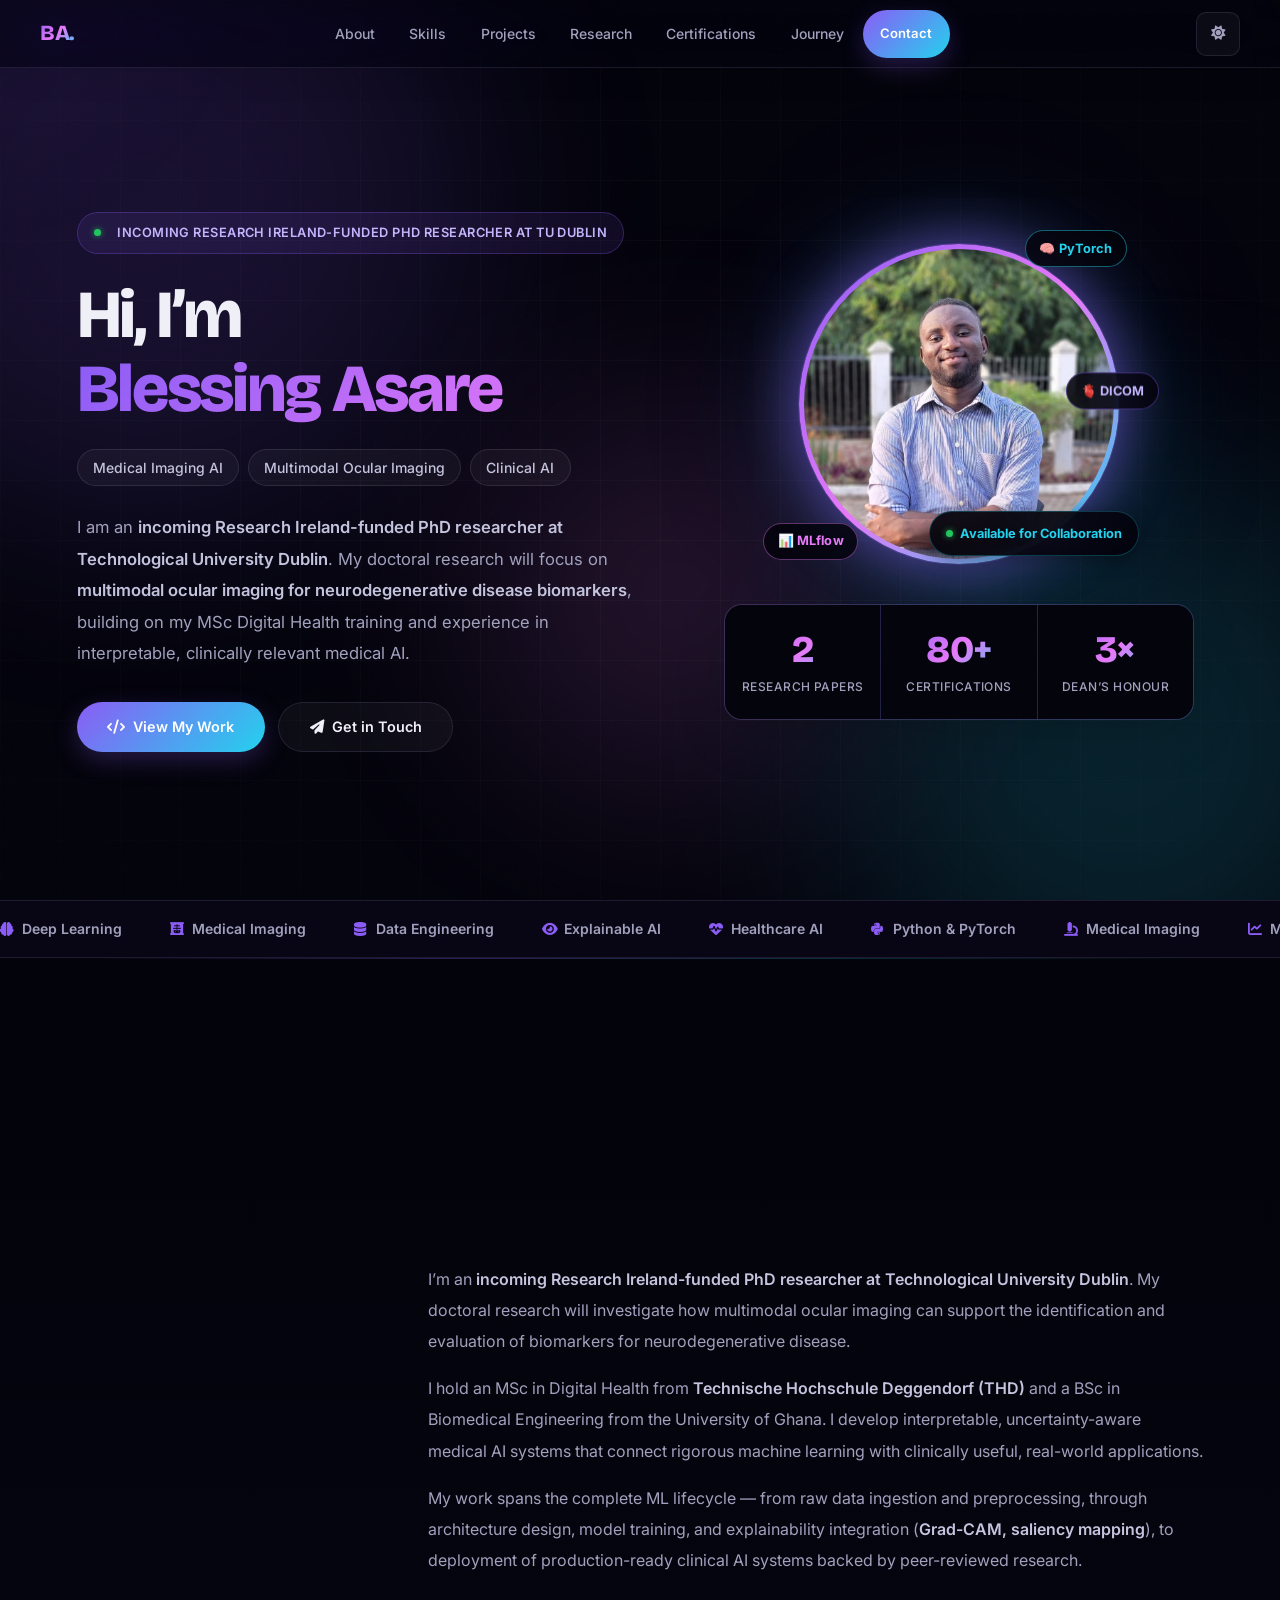
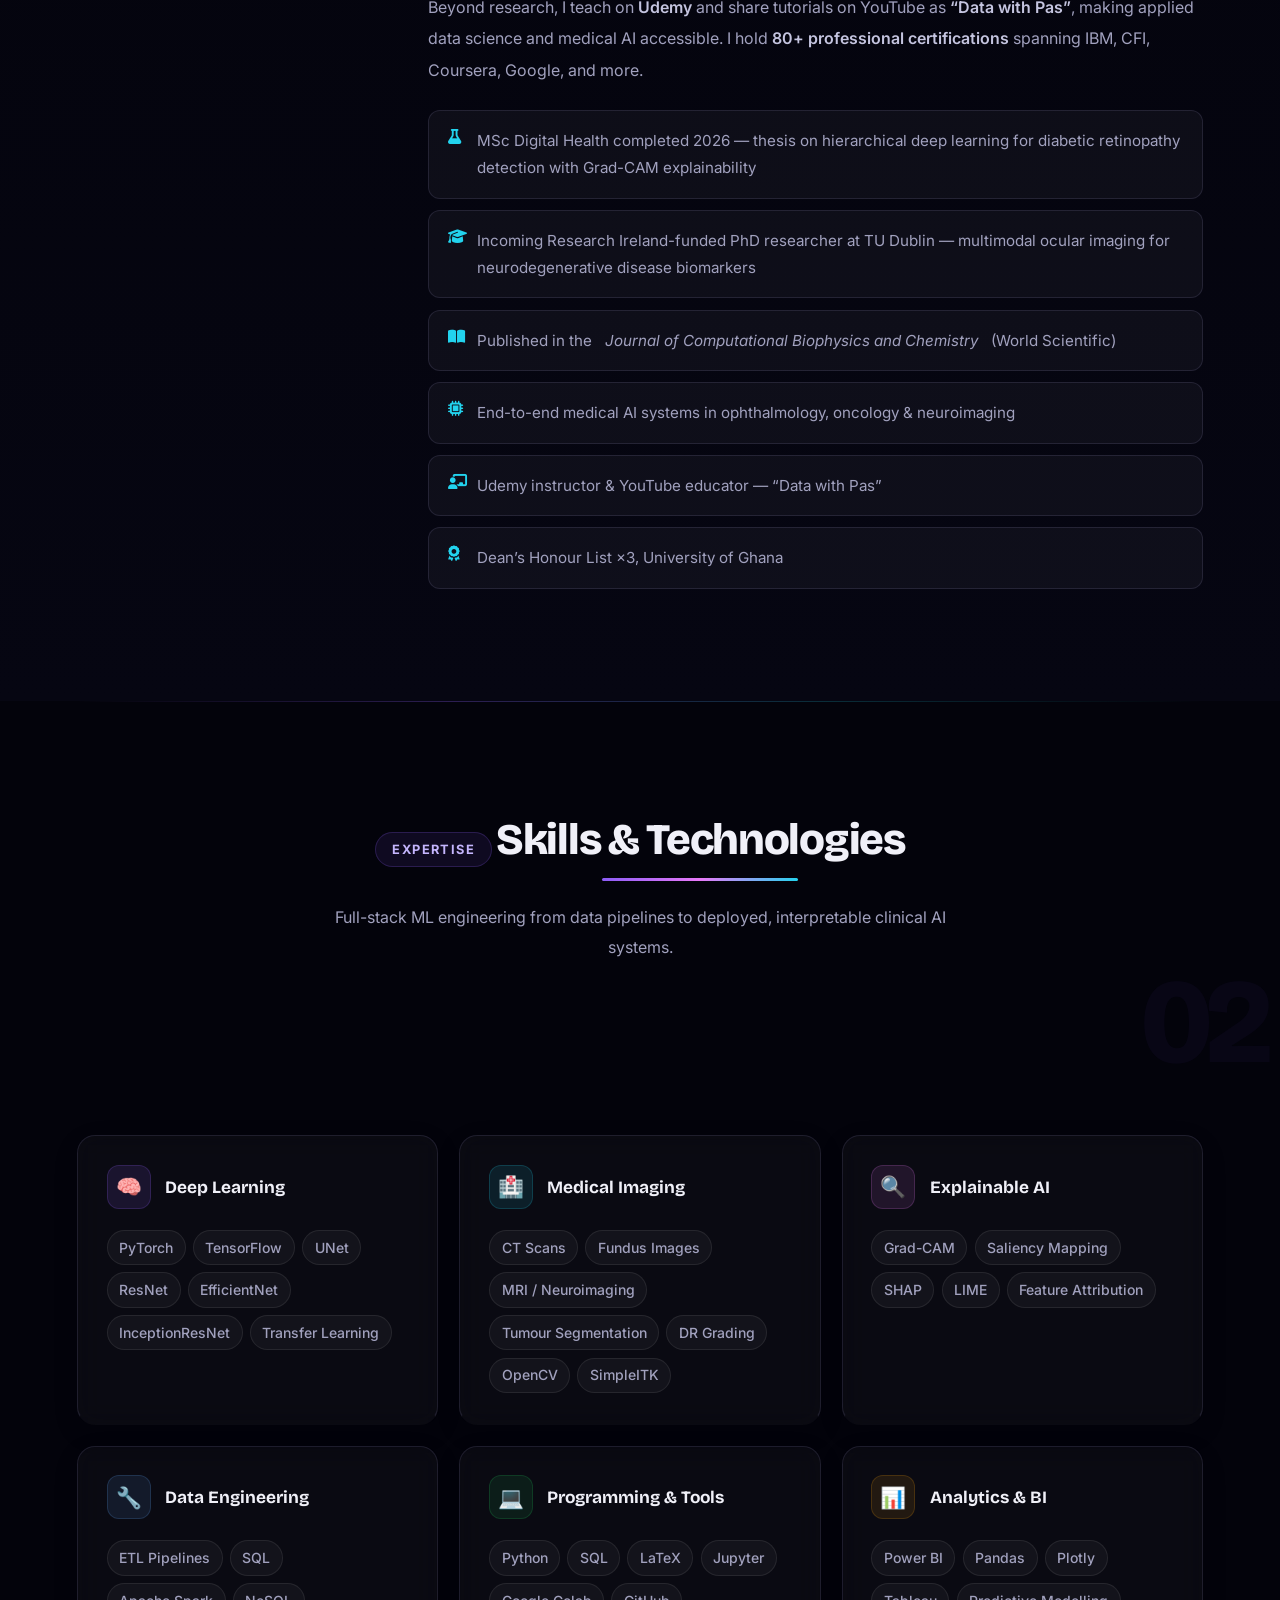
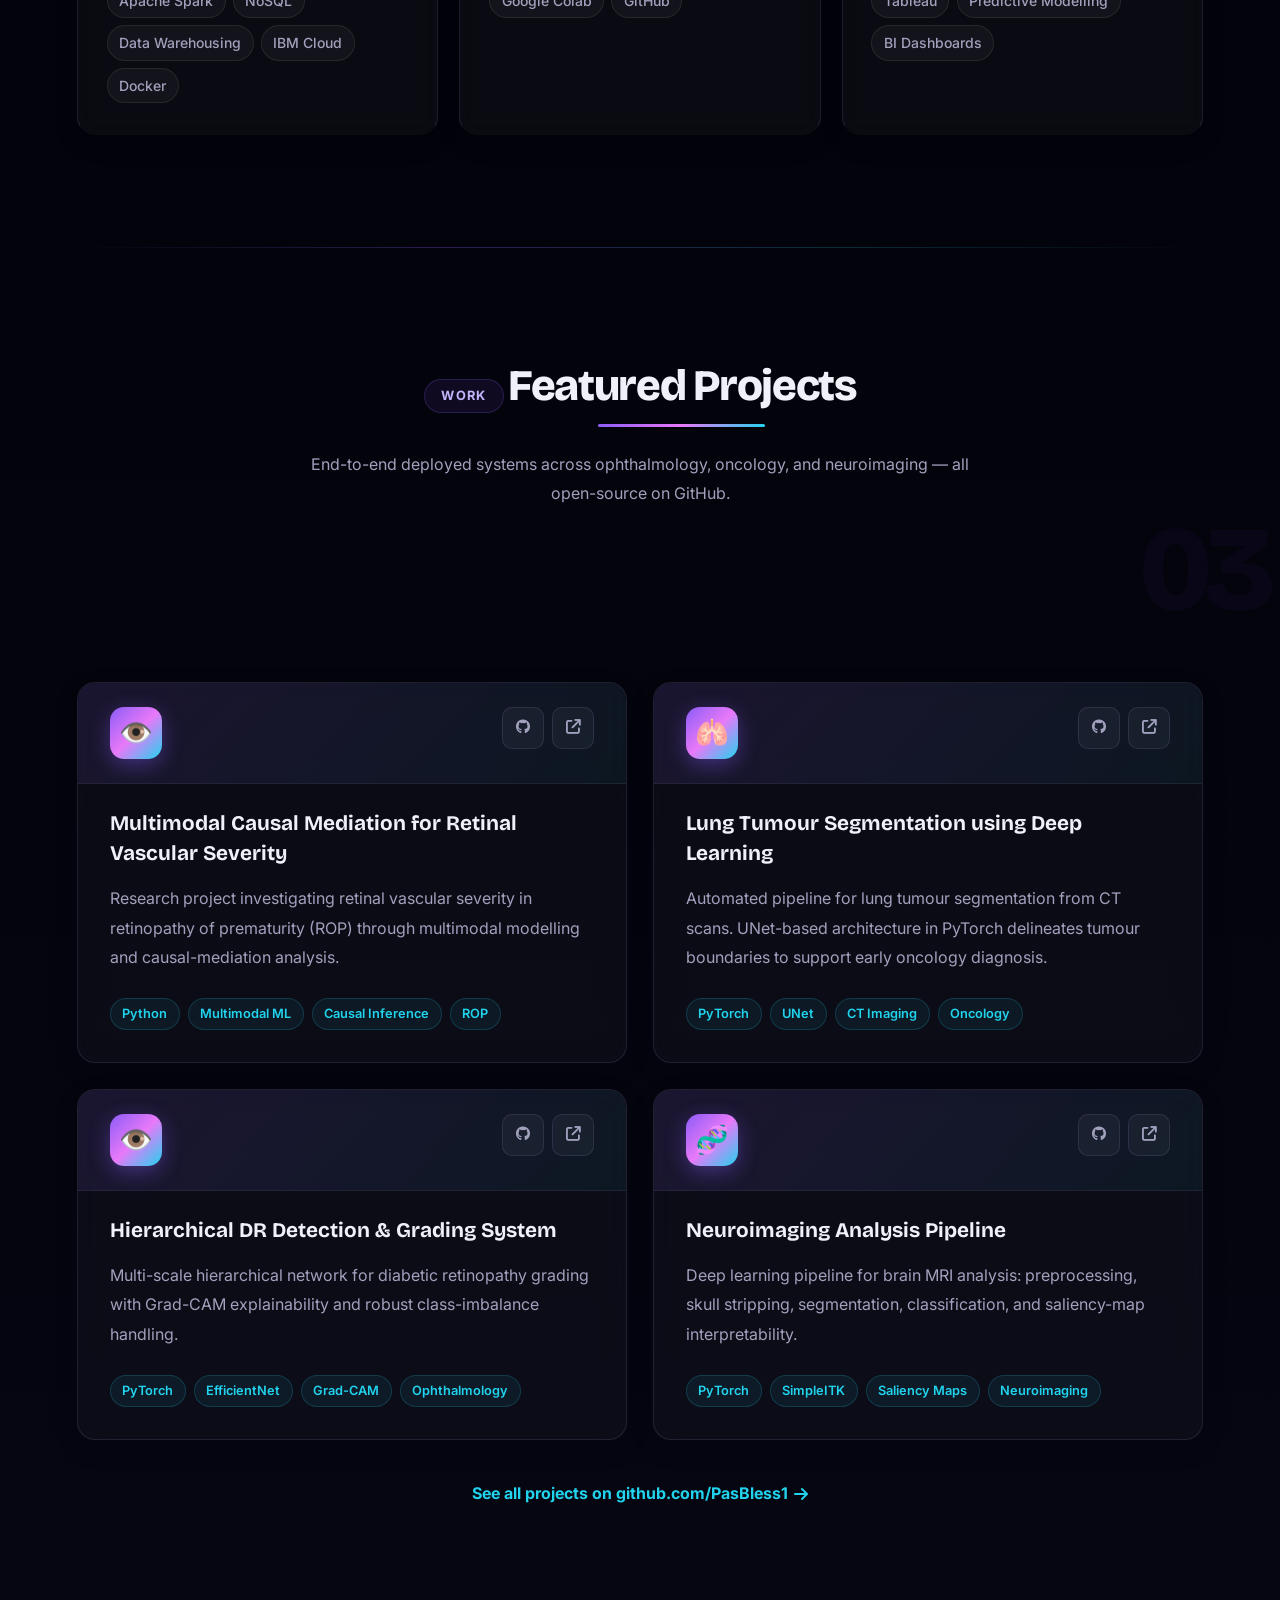
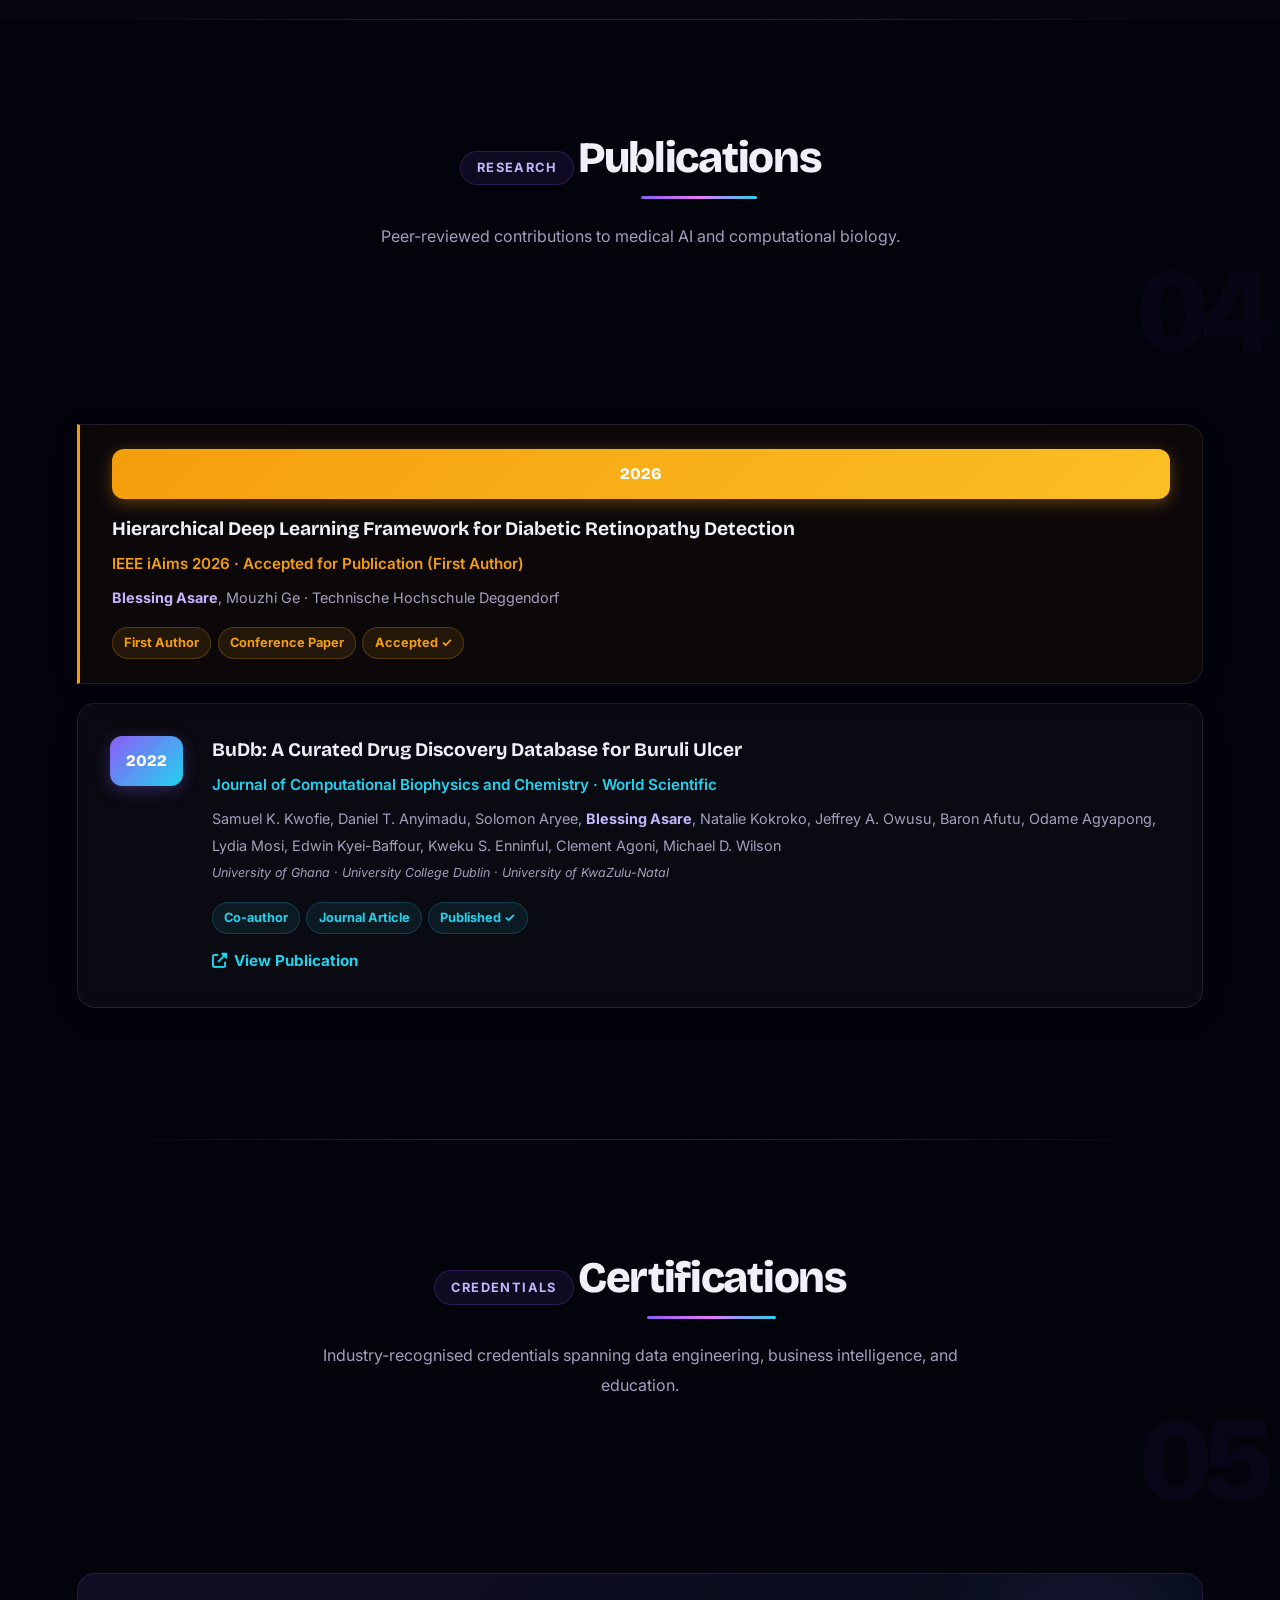
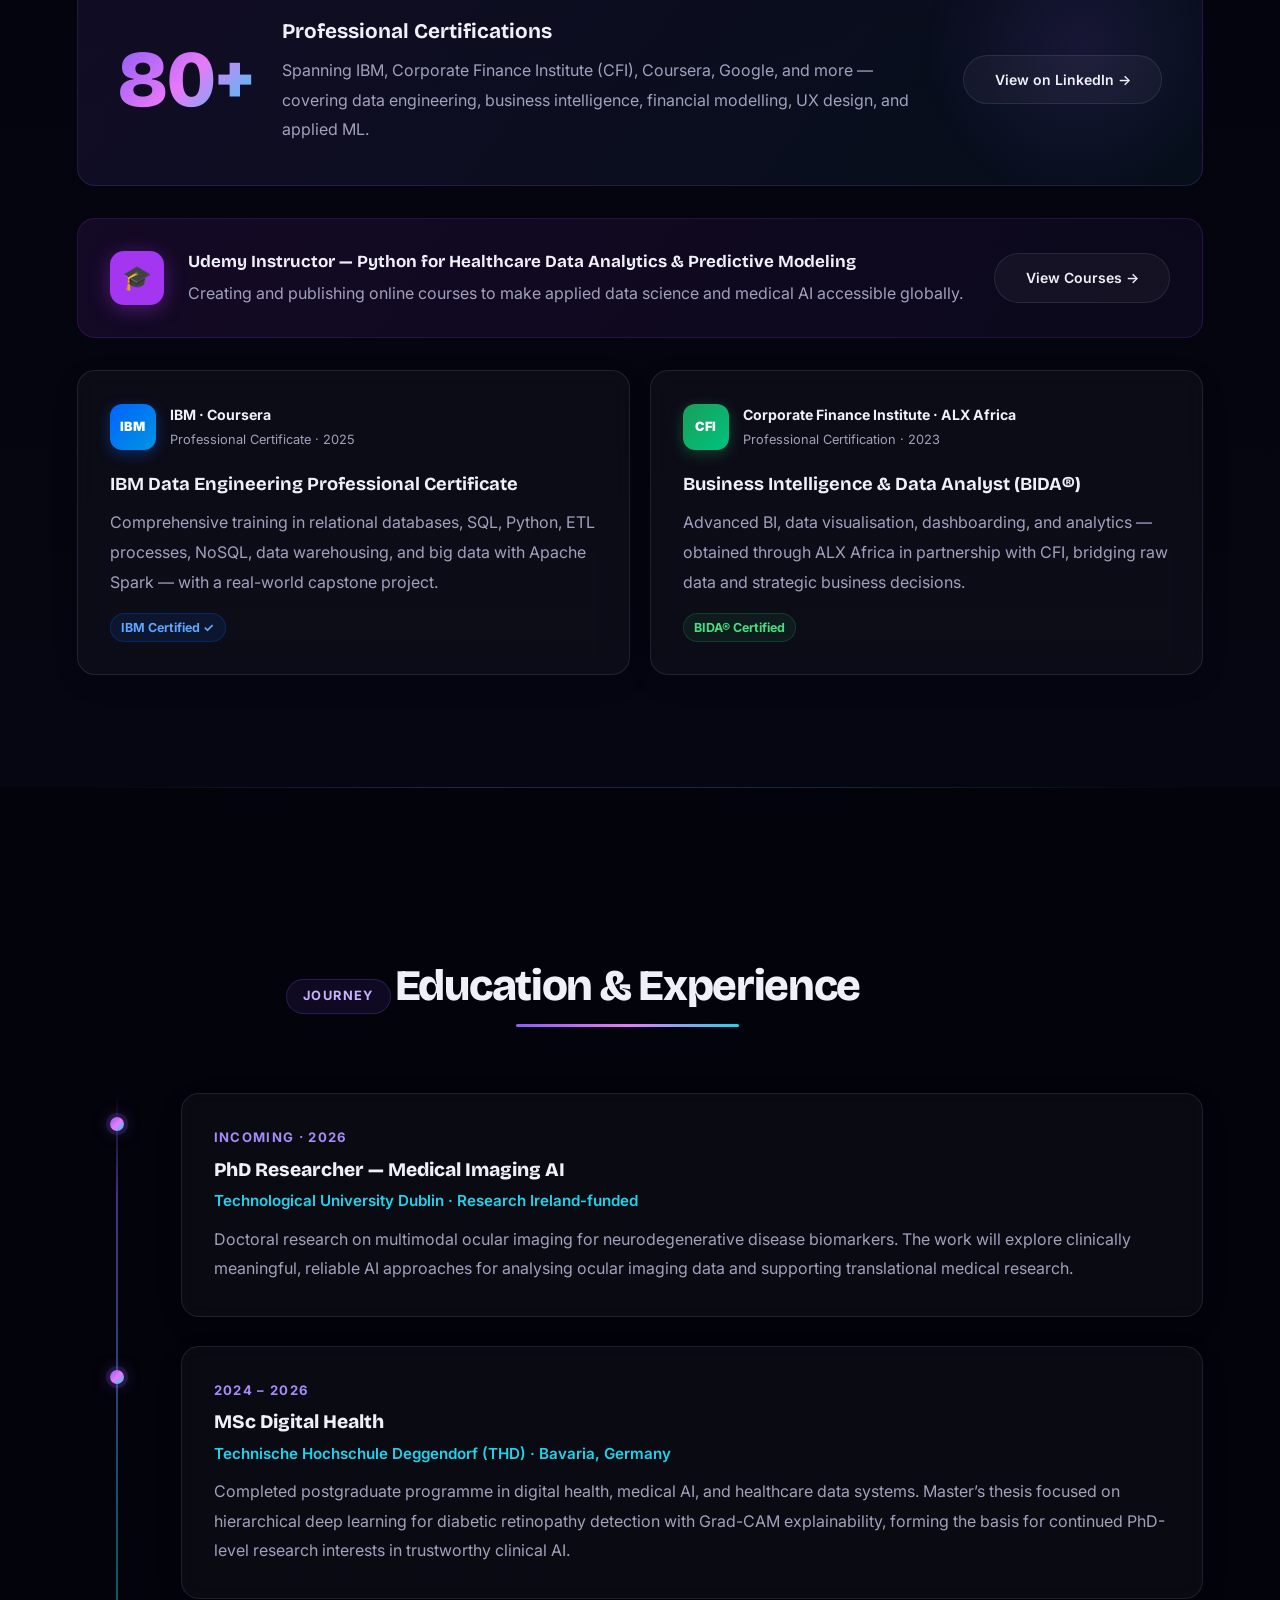
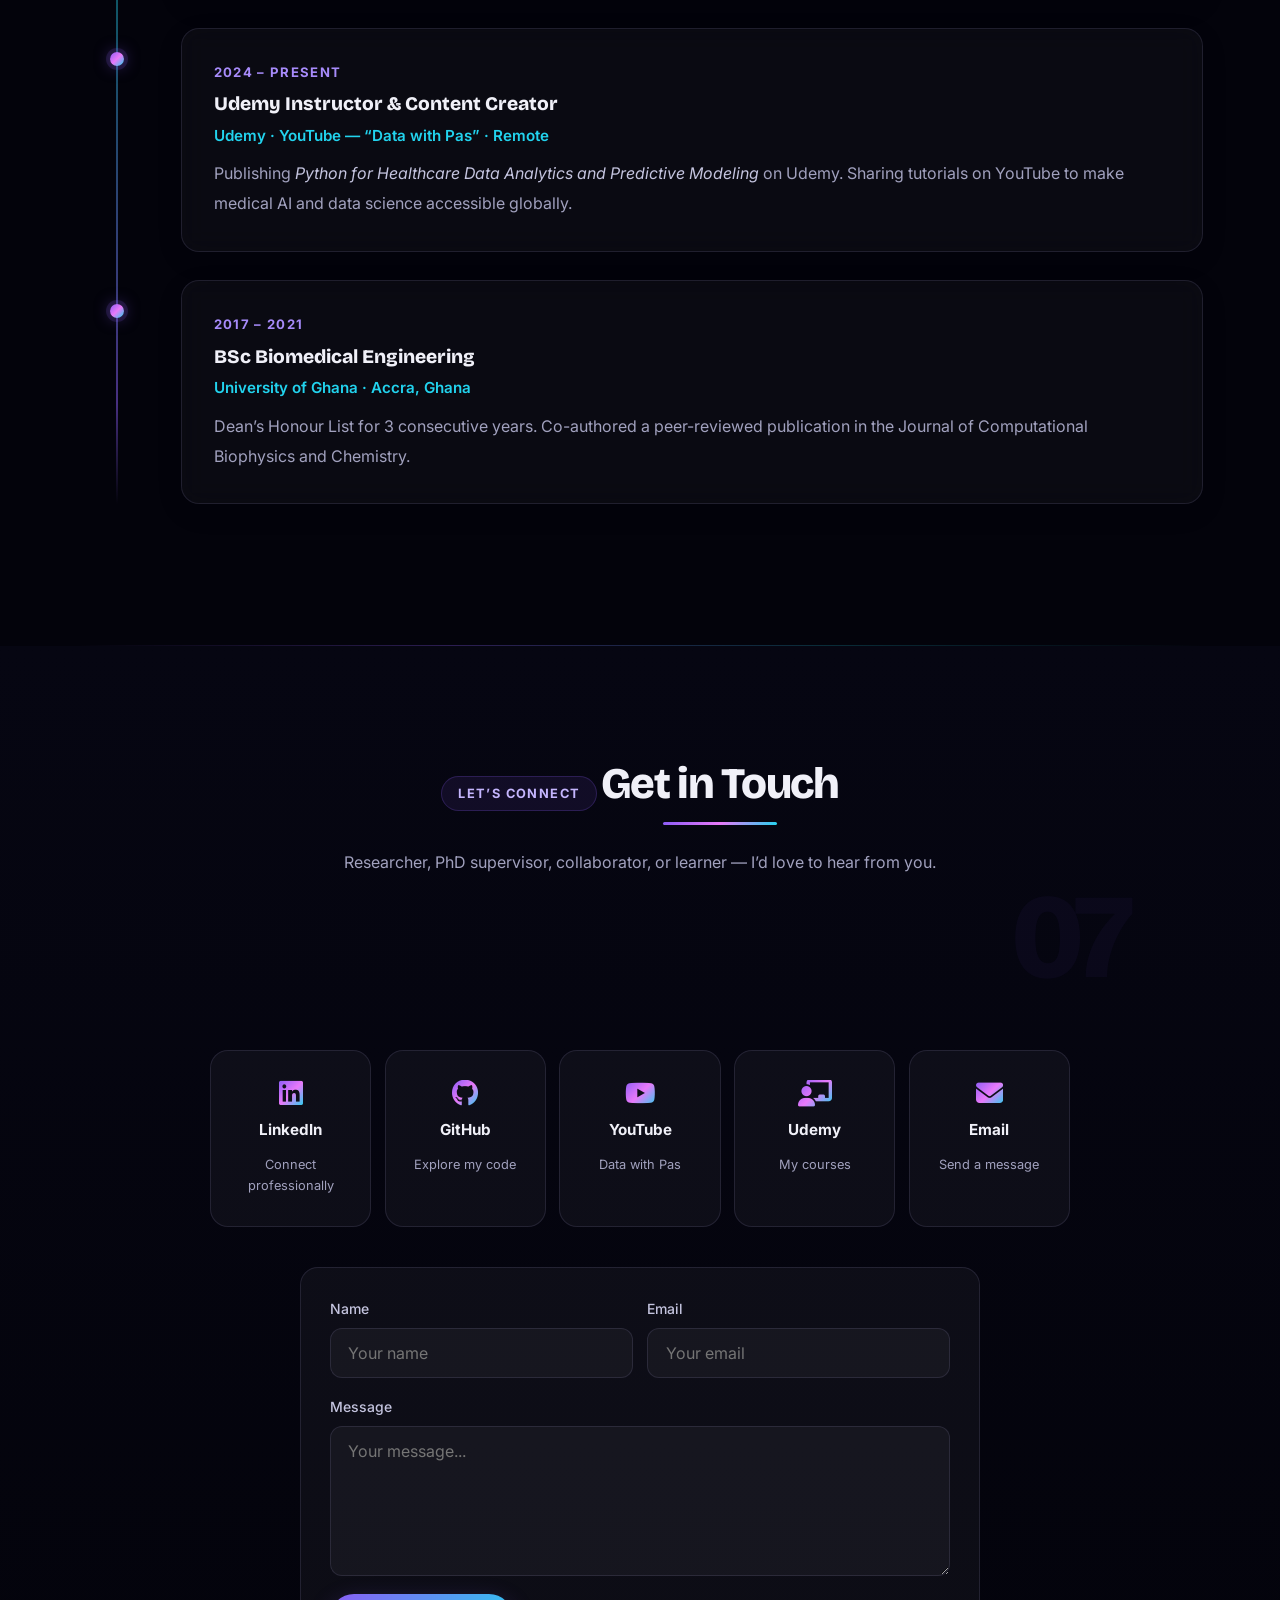
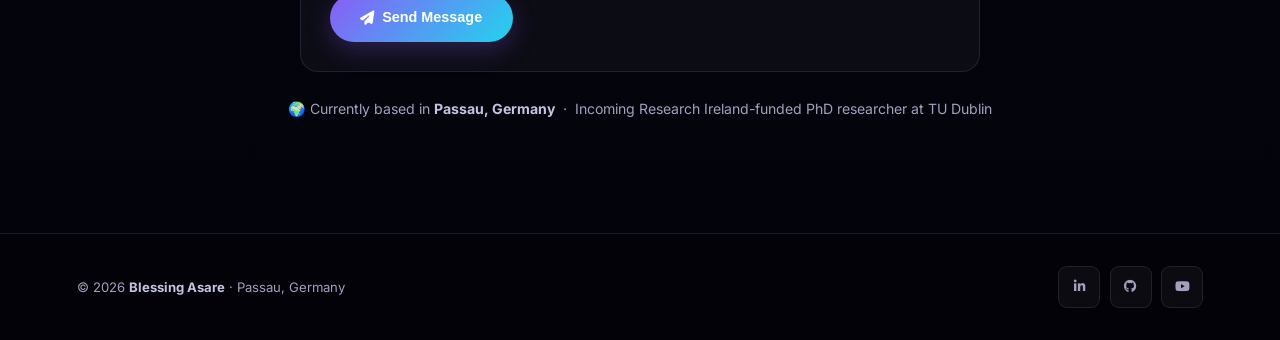
==== index.html @ e08b7e16 "updated info" ====
<!DOCTYPE html>
<html lang="en">
<head>
    <meta charset="UTF-8">
    <meta name="viewport" content="width=device-width, initial-scale=1.0">
    <title>Blessing Asare | Incoming PhD Researcher in Medical Imaging AI</title>
    <meta name="description" content="Blessing Asare — incoming Research Ireland-funded PhD researcher at TU Dublin, specialising in multimodal ocular imaging, medical AI, and neurodegenerative disease biomarkers.">
    <meta property="og:title" content="Blessing Asare | Incoming PhD Researcher in Medical Imaging AI">
    <meta property="og:description" content="Researcher in deep learning for medical imaging. 80+ certifications, IEEE iAims 2026 paper accepted, and Udemy instructor.">
    <meta property="og:image" content="https://pasbless1.github.io/portfolio/profile.jpg">
    <meta property="og:url" content="https://pasbless1.github.io/portfolio/">
    <meta property="og:type" content="website">
    <meta name="twitter:card" content="summary_large_image">
    <meta name="twitter:title" content="Blessing Asare | Medical AI & Data Engineering">
    <meta name="twitter:description" content="Researcher in deep learning for medical imaging, explainability, and healthcare data.">
    <meta name="twitter:image" content="https://pasbless1.github.io/portfolio/profile.jpg">
    <script type="application/ld+json">
    {"@context":"https://schema.org","@type":"Person","name":"Blessing Asare","jobTitle":"Incoming Research Ireland-funded PhD Researcher","url":"https://pasbless1.github.io/portfolio/","sameAs":["https://www.linkedin.com/in/blessing-asare","https://github.com/PasBless1","https://www.youtube.com/@DatawithPas"],"email":"asareblessing8@gmail.com","knowsAbout":["Medical Imaging","Multimodal Learning","Ocular Imaging","Neurodegenerative Disease Biomarkers","Explainable AI","Healthcare AI"]}
    </script>
    <link href="https://fonts.googleapis.com/css2?family=Inter:wght@300;400;500;600;700;800;900&family=Bricolage+Grotesque:opsz,wght@12..96,400;12..96,500;12..96,600;12..96,700;12..96,800&display=swap" rel="stylesheet">
    <link rel="stylesheet" href="https://cdn.jsdelivr.net/npm/@fortawesome/fontawesome-free@6.5.2/css/all.min.css" crossorigin="anonymous">
    <style>
    *,*::before,*::after{box-sizing:border-box;margin:0;padding:0}
    :root{
        --bg:#03030b;--bg-2:#060612;
        --surface:rgba(255,255,255,0.04);--surface-hover:rgba(255,255,255,0.07);
        --border:rgba(255,255,255,0.07);--border-hover:rgba(139,92,246,0.5);
        --text:#f0f0f8;--text-muted:#6a6a92;--text-soft:#a0a0c8;
        --violet:#8b5cf6;--violet-light:#a78bfa;--cyan:#22d3ee;--pink:#e879f9;--green:#22c55e;
        --amber:#f59e0b;
        --gradient:linear-gradient(135deg,#8b5cf6 0%,#22d3ee 100%);
        --gradient-2:linear-gradient(135deg,#8b5cf6 0%,#e879f9 50%,#22d3ee 100%);
        --r:18px;
    }
    html{scroll-behavior:smooth;scroll-padding-top:80px}
    body{font-family:'Inter',system-ui,sans-serif;background:var(--bg);color:var(--text);line-height:1.7;overflow-x:hidden}
    ::-webkit-scrollbar{width:4px}::-webkit-scrollbar-track{background:transparent}
    ::-webkit-scrollbar-thumb{background:linear-gradient(180deg,var(--violet),var(--cyan));border-radius:4px}

    /* ── SCROLL PROGRESS ── */
    #progress-bar{position:fixed;top:0;left:0;height:2.5px;width:0%;background:var(--gradient-2);z-index:300;box-shadow:0 0 10px rgba(139,92,246,0.8)}

    /* ── CURSOR GLOW ── */
    #cursor-glow{position:fixed;pointer-events:none;z-index:0;width:500px;height:500px;border-radius:50%;background:radial-gradient(circle,rgba(139,92,246,0.06) 0%,transparent 68%);transform:translate(-50%,-50%);transition:left .7s ease,top .7s ease}

    /* ── NAV ── */
    nav{position:fixed;top:0;left:0;right:0;z-index:100;padding:0 2.5rem;height:68px;display:flex;align-items:center;justify-content:space-between;background:rgba(3,3,11,0.6);backdrop-filter:blur(28px) saturate(200%);border-bottom:1px solid var(--border);transition:background .3s}
    nav.scrolled{background:rgba(3,3,11,0.88)}
    .nav-logo{font-family:'Bricolage Grotesque',sans-serif;font-size:1.35rem;font-weight:800;background:var(--gradient-2);-webkit-background-clip:text;-webkit-text-fill-color:transparent;text-decoration:none;letter-spacing:-0.02em}
    .nav-links{display:flex;gap:0.25rem;list-style:none;align-items:center}
    .nav-links a{color:var(--text-muted);text-decoration:none;font-size:0.84rem;font-weight:500;padding:0.4rem 0.95rem;border-radius:50px;transition:all .25s}
    .nav-links a:hover{color:var(--text);background:var(--surface)}
    .nav-links a.active{color:var(--violet-light)!important;background:rgba(139,92,246,0.1)}
    .nav-cta{background:var(--gradient)!important;color:white!important;font-weight:600!important;box-shadow:0 0 22px rgba(139,92,246,0.3)}
    .nav-cta:hover{box-shadow:0 0 36px rgba(139,92,246,0.55)!important;transform:translateY(-1px)}
    .hamburger{display:none;cursor:pointer;color:var(--text);font-size:1.2rem;background:none;border:none;width:38px;height:38px;border-radius:10px;background:var(--surface);border:1px solid var(--border);align-items:center;justify-content:center}

    /* ── HERO ── */
    #hero{min-height:100vh;display:grid;grid-template-columns:1fr 1fr;gap:4rem;align-items:center;padding:9rem 6vw 5rem;position:relative;overflow:hidden}
    .aurora{position:absolute;inset:0;z-index:0;pointer-events:none;overflow:hidden}
    .aurora-blob{position:absolute;border-radius:50%;filter:blur(110px);opacity:0.15;animation:float 14s ease-in-out infinite}
    .aurora-blob:nth-child(1){width:650px;height:650px;background:#8b5cf6;top:-120px;left:-180px;animation-delay:0s}
    .aurora-blob:nth-child(2){width:550px;height:550px;background:#22d3ee;bottom:-120px;right:-120px;animation-delay:-5s}
    .aurora-blob:nth-child(3){width:380px;height:380px;background:#e879f9;top:45%;left:38%;animation-delay:-9s}
    @keyframes float{0%,100%{transform:translate(0,0) scale(1)}33%{transform:translate(35px,-35px) scale(1.06)}66%{transform:translate(-25px,22px) scale(0.96)}}
    .hero-grid-bg{position:absolute;inset:0;z-index:0;background-image:linear-gradient(rgba(255,255,255,0.025) 1px,transparent 1px),linear-gradient(90deg,rgba(255,255,255,0.025) 1px,transparent 1px);background-size:60px 60px;mask-image:radial-gradient(ellipse 85% 85% at 50% 50%,black 30%,transparent 100%)}
    .hero-left,.hero-right{position:relative;z-index:1}
    .hero-right{display:flex;flex-direction:column;align-items:center;gap:1.8rem}

    /* eyebrow */
    .hero-eyebrow{display:inline-flex;align-items:center;gap:0.6rem;background:rgba(139,92,246,0.1);border:1px solid rgba(139,92,246,0.28);color:#c4b5fd;padding:0.38rem 1.1rem;border-radius:50px;font-size:0.77rem;font-weight:600;letter-spacing:0.05em;text-transform:uppercase;margin-bottom:1.6rem}
    .hero-eyebrow .dot{width:7px;height:7px;background:var(--green);border-radius:50%;box-shadow:0 0 6px rgba(34,197,94,0.8);animation:pulse-dot 2s ease-in-out infinite}
    @keyframes pulse-dot{0%,100%{opacity:1;transform:scale(1)}50%{opacity:0.4;transform:scale(1.6)}}

    /* title */
    h1.hero-title{font-family:'Bricolage Grotesque',sans-serif;font-size:clamp(2.8rem,5.8vw,5rem);font-weight:800;line-height:1.03;letter-spacing:-0.03em;margin-bottom:1.1rem}
    .hero-title .name{display:block;background:var(--gradient-2);background-size:200% auto;-webkit-background-clip:text;-webkit-text-fill-color:transparent;animation:shimmer 6s linear infinite}
    @keyframes shimmer{0%{background-position:0% center}100%{background-position:200% center}}

    /* role pills */
    .hero-role{display:flex;flex-wrap:wrap;gap:0.5rem;margin-bottom:1.5rem}
    .role-pill{background:rgba(255,255,255,0.04);border:1px solid rgba(255,255,255,0.1);color:var(--text-soft);padding:0.3rem 0.9rem;border-radius:50px;font-size:0.8rem;font-weight:500}

    .hero-desc{font-size:0.97rem;color:var(--text-muted);line-height:1.9;margin-bottom:2.2rem;max-width:520px}
    .hero-desc strong{color:var(--text-soft);font-weight:600}
    .hero-actions{display:flex;gap:0.85rem;flex-wrap:wrap}
    .btn{display:inline-flex;align-items:center;gap:0.5rem;padding:0.82rem 1.9rem;border-radius:50px;font-size:0.9rem;font-weight:600;text-decoration:none;transition:all .3s;cursor:pointer;border:none}
    .btn-grad{background:var(--gradient);color:white;box-shadow:0 0 28px rgba(139,92,246,0.35)}
    .btn-grad:hover{transform:translateY(-3px);box-shadow:0 0 45px rgba(139,92,246,0.6)}
    .btn-ghost{background:rgba(255,255,255,0.04);color:var(--text);border:1px solid var(--border)}
    .btn-ghost:hover{background:rgba(255,255,255,0.08);border-color:rgba(139,92,246,0.45);transform:translateY(-3px)}

    /* photo ring */
    .hero-photo-wrap{position:relative;display:flex;align-items:center;justify-content:center}
    .hero-photo-ring{position:relative;width:268px;height:268px;border-radius:50%;padding:4px;background:var(--gradient-2);box-shadow:0 0 0 12px rgba(139,92,246,0.07),0 0 70px rgba(139,92,246,0.45),0 0 140px rgba(34,211,238,0.12);animation:ring-pulse 4.5s ease-in-out infinite}
    @keyframes ring-pulse{0%,100%{box-shadow:0 0 0 12px rgba(139,92,246,0.07),0 0 70px rgba(139,92,246,0.45),0 0 140px rgba(34,211,238,0.12)}50%{box-shadow:0 0 0 18px rgba(139,92,246,0.1),0 0 90px rgba(139,92,246,0.65),0 0 180px rgba(34,211,238,0.22)}}
    .hero-photo-ring img{width:100%;height:100%;border-radius:50%;object-fit:cover;object-position:center 10%;display:block}
    .hero-photo-badge{position:absolute;bottom:10px;right:-14px;background:rgba(3,3,11,0.92);backdrop-filter:blur(12px);border:1px solid rgba(34,211,238,0.25);border-radius:50px;padding:0.48rem 1rem;font-size:0.74rem;font-weight:700;color:var(--cyan);display:flex;align-items:center;gap:0.45rem;white-space:nowrap;box-shadow:0 4px 20px rgba(0,0,0,0.4)}
    .hero-photo-badge .green-dot{width:7px;height:7px;background:var(--green);border-radius:50%;box-shadow:0 0 6px rgba(34,197,94,0.8);animation:pulse-dot 2s infinite}

    /* stats */
    .hero-stats{display:grid;grid-template-columns:repeat(3,1fr);gap:1px;background:var(--border);border:1px solid var(--border);border-radius:var(--r);overflow:hidden;width:100%}
    .hero-stat{background:var(--bg);padding:1.3rem 1rem;text-align:center;transition:background .3s;position:relative;overflow:hidden}
    .hero-stat::before{content:'';position:absolute;top:0;left:0;right:0;height:2px;background:var(--gradient);transform:scaleX(0);transition:transform .3s;transform-origin:left}
    .hero-stat:hover::before{transform:scaleX(1)}
    .hero-stat:hover{background:var(--surface)}
    .hero-stat-num{font-family:'Bricolage Grotesque',sans-serif;font-size:2rem;font-weight:800;background:var(--gradient-2);-webkit-background-clip:text;-webkit-text-fill-color:transparent;line-height:1}
    .hero-stat-label{font-size:0.69rem;color:var(--text-muted);margin-top:0.35rem;font-weight:500;text-transform:uppercase;letter-spacing:0.06em}

    /* ── SHARED ── */
    section{padding:7rem 6vw;position:relative;z-index:1}
    .container{max-width:1200px;margin:0 auto}
    .section-header{text-align:center;margin-bottom:4rem}
    .section-eyebrow{display:inline-block;background:rgba(139,92,246,0.09);border:1px solid rgba(139,92,246,0.22);color:#c4b5fd;padding:0.28rem 1rem;border-radius:50px;font-size:0.71rem;font-weight:700;letter-spacing:0.12em;text-transform:uppercase;margin-bottom:1rem}
    h2.section-title{font-family:'Bricolage Grotesque',sans-serif;font-size:clamp(1.9rem,3.5vw,2.8rem);font-weight:800;letter-spacing:-0.03em;margin-bottom:0.8rem;position:relative;display:inline-block}
    h2.section-title::after{content:'';display:block;height:3px;margin-top:0.5rem;background:var(--gradient-2);border-radius:2px;width:60%;margin-left:auto;margin-right:auto}
    .section-desc{color:var(--text-muted);max-width:560px;margin:.6rem auto 0;font-size:0.95rem;line-height:1.8}

    .glass{background:rgba(255,255,255,0.03);border:1px solid var(--border);border-radius:var(--r);backdrop-filter:blur(12px);transition:all .35s cubic-bezier(0.4,0,0.2,1)}
    .glass:hover{background:rgba(255,255,255,0.055);border-color:rgba(139,92,246,0.3);transform:translateY(-4px);box-shadow:0 24px 60px rgba(139,92,246,0.1)}

    /* section separators */
    .section-sep{height:1px;background:linear-gradient(90deg,transparent,rgba(139,92,246,0.3),rgba(34,211,238,0.2),transparent);margin:0 6vw}

    /* ── ABOUT ── */
    #about{background:linear-gradient(180deg,var(--bg) 0%,#060612 100%)}
    .about-grid{display:grid;grid-template-columns:300px 1fr;gap:3rem;align-items:start}
    .about-card{padding:2.5rem;text-align:center;position:relative;overflow:hidden}
    .about-card::before{content:'';position:absolute;top:0;left:0;right:0;height:3px;background:var(--gradient-2)}
    .about-photo-wrap{width:130px;height:130px;border-radius:50%;padding:3px;background:var(--gradient-2);margin:0 auto 1.2rem;box-shadow:0 0 35px rgba(139,92,246,0.35)}
    .about-photo-wrap img{width:100%;height:100%;border-radius:50%;object-fit:cover;object-position:center 10%;display:block}
    .about-name{font-family:'Bricolage Grotesque',sans-serif;font-size:1.25rem;font-weight:800;letter-spacing:-0.02em}
    .about-title{color:var(--cyan);font-size:0.8rem;font-weight:600;margin-top:0.35rem;line-height:1.6}
    .about-location{color:var(--text-muted);font-size:0.76rem;margin-top:0.5rem;display:flex;align-items:center;justify-content:center;gap:0.4rem}
    .about-badges{display:flex;gap:0.4rem;justify-content:center;flex-wrap:wrap;margin-top:1rem}
    .badge{background:rgba(34,211,238,0.07);border:1px solid rgba(34,211,238,0.18);color:var(--cyan);padding:0.2rem 0.65rem;border-radius:50px;font-size:0.67rem;font-weight:700}
    .socials{display:flex;justify-content:center;gap:0.6rem;margin-top:1.4rem}
    .social-btn{width:38px;height:38px;border-radius:10px;background:var(--surface);border:1px solid var(--border);display:flex;align-items:center;justify-content:center;color:var(--text-muted);text-decoration:none;transition:all .25s;font-size:0.9rem}
    .social-btn:hover{background:var(--violet);border-color:var(--violet);color:white;transform:translateY(-3px) scale(1.05)}
    .about-content p{color:var(--text-muted);margin-bottom:1rem;line-height:1.9;font-size:0.94rem}
    .about-content strong{color:var(--text-soft);font-weight:600}
    .about-highlights{list-style:none;margin-top:1.5rem;display:flex;flex-direction:column;gap:0.7rem}
    .about-highlights li{display:flex;align-items:flex-start;gap:0.8rem;padding:0.9rem 1.1rem;border-radius:12px;background:var(--surface);border:1px solid var(--border);font-size:0.87rem;color:var(--text-muted);transition:all .25s}
    .about-highlights li:hover{border-color:rgba(139,92,246,0.3);background:var(--surface-hover);color:var(--text-soft)}
    .about-highlights li i{color:var(--cyan);flex-shrink:0;margin-top:2px;width:16px}

    /* ── SKILLS ── */
    #skills{background:var(--bg)}
    .skills-grid{display:grid;grid-template-columns:repeat(auto-fit,minmax(270px,1fr));gap:1.2rem}
    .skill-card{padding:1.9rem;position:relative;overflow:hidden;border-bottom:3px solid transparent;transition:all .35s}
    .skill-card.c-violet:hover{border-color:var(--violet);box-shadow:0 20px 50px rgba(139,92,246,0.15)}
    .skill-card.c-cyan:hover{border-color:var(--cyan);box-shadow:0 20px 50px rgba(34,211,238,0.12)}
    .skill-card.c-pink:hover{border-color:var(--pink);box-shadow:0 20px 50px rgba(232,121,249,0.12)}
    .skill-card.c-blue:hover{border-color:#60a5fa;box-shadow:0 20px 50px rgba(96,165,250,0.12)}
    .skill-card.c-green:hover{border-color:var(--green);box-shadow:0 20px 50px rgba(34,197,94,0.1)}
    .skill-card.c-amber:hover{border-color:var(--amber);box-shadow:0 20px 50px rgba(245,158,11,0.1)}
    .skill-card-header{display:flex;align-items:center;gap:0.9rem;margin-bottom:1.3rem}
    .skill-icon-wrap{width:44px;height:44px;border-radius:12px;display:flex;align-items:center;justify-content:center;font-size:1.3rem;flex-shrink:0}
    .ic-violet{background:rgba(139,92,246,0.12);border:1px solid rgba(139,92,246,0.2)}
    .ic-cyan{background:rgba(34,211,238,0.1);border:1px solid rgba(34,211,238,0.18)}
    .ic-pink{background:rgba(232,121,249,0.1);border:1px solid rgba(232,121,249,0.18)}
    .ic-blue{background:rgba(96,165,250,0.1);border:1px solid rgba(96,165,250,0.18)}
    .ic-green{background:rgba(34,197,94,0.1);border:1px solid rgba(34,197,94,0.18)}
    .ic-amber{background:rgba(245,158,11,0.1);border:1px solid rgba(245,158,11,0.18)}
    .skill-card h3{font-family:'Bricolage Grotesque',sans-serif;font-size:0.95rem;font-weight:700}
    .skill-tags{display:flex;flex-wrap:wrap;gap:0.45rem}
    .skill-tag{background:rgba(255,255,255,0.04);border:1px solid rgba(255,255,255,0.08);color:var(--text-muted);padding:0.25rem 0.72rem;border-radius:50px;font-size:0.74rem;font-weight:500;transition:all .2s;cursor:default}
    .skill-card.c-violet .skill-tag:hover{background:rgba(139,92,246,0.12);border-color:rgba(139,92,246,0.4);color:#c4b5fd}
    .skill-card.c-cyan .skill-tag:hover{background:rgba(34,211,238,0.1);border-color:rgba(34,211,238,0.35);color:var(--cyan)}
    .skill-card.c-pink .skill-tag:hover{background:rgba(232,121,249,0.1);border-color:rgba(232,121,249,0.35);color:var(--pink)}
    .skill-card.c-blue .skill-tag:hover{background:rgba(96,165,250,0.1);border-color:rgba(96,165,250,0.35);color:#93c5fd}
    .skill-card.c-green .skill-tag:hover{background:rgba(34,197,94,0.1);border-color:rgba(34,197,94,0.35);color:var(--green)}
    .skill-card.c-amber .skill-tag:hover{background:rgba(245,158,11,0.1);border-color:rgba(245,158,11,0.35);color:var(--amber)}

    /* ── PROJECTS ── */
    #projects{background:linear-gradient(180deg,var(--bg) 0%,#060612 100%)}
    .projects-grid{display:grid;grid-template-columns:repeat(auto-fit,minmax(320px,1fr));gap:1.3rem}
    .project-card{padding:2rem;position:relative;overflow:hidden}
    .project-card::before{content:'';position:absolute;top:0;left:0;right:0;height:3px;background:var(--gradient-2);transform:scaleX(0);transition:transform .4s ease;transform-origin:left}
    .glass.project-card:hover::before{transform:scaleX(1)}
    .project-top{display:flex;justify-content:space-between;align-items:flex-start;margin-bottom:1.1rem}
    .project-emoji-box{width:52px;height:52px;border-radius:14px;background:rgba(139,92,246,0.1);border:1px solid rgba(139,92,246,0.2);display:flex;align-items:center;justify-content:center;font-size:1.7rem}
    .project-actions{display:flex;gap:0.5rem}
    .icon-btn{width:34px;height:34px;background:var(--surface);border:1px solid var(--border);border-radius:10px;display:flex;align-items:center;justify-content:center;color:var(--text-muted);text-decoration:none;transition:all .25s;font-size:0.82rem}
    .icon-btn:hover{background:var(--violet);border-color:var(--violet);color:white;transform:translateY(-2px)}
    .project-card h3{font-family:'Bricolage Grotesque',sans-serif;font-size:1.05rem;font-weight:700;margin-bottom:0.65rem}
    .project-card p{color:var(--text-muted);font-size:0.85rem;line-height:1.8;margin-bottom:1.3rem}
    .tech-pills{display:flex;flex-wrap:wrap;gap:0.4rem}
    .tech-pill{background:rgba(34,211,238,0.07);border:1px solid rgba(34,211,238,0.18);color:var(--cyan);padding:0.2rem 0.68rem;border-radius:50px;font-size:0.71rem;font-weight:600}
    .projects-more{text-align:center;margin-top:2.5rem}
    .projects-more a{color:var(--cyan);font-weight:700;text-decoration:none;font-size:0.9rem;display:inline-flex;align-items:center;gap:0.4rem;transition:gap .2s}
    .projects-more a:hover{gap:0.8rem}

    /* ── PUBLICATIONS ── */
    #publications{background:var(--bg)}
    .pub-card{padding:2rem;display:grid;grid-template-columns:auto 1fr;gap:1.6rem;align-items:flex-start;margin-bottom:1.2rem}
    .glass.pub-card:hover{transform:translateX(6px) translateY(-2px)}
    .pub-year-pill{background:var(--gradient);color:white;padding:0.65rem 1rem;border-radius:12px;font-family:'Bricolage Grotesque',sans-serif;font-weight:800;font-size:0.88rem;min-width:72px;text-align:center;align-self:flex-start;box-shadow:0 4px 16px rgba(139,92,246,0.3)}
    .pub-title{font-family:'Bricolage Grotesque',sans-serif;font-weight:700;font-size:1rem;margin-bottom:0.45rem}
    .pub-venue{color:var(--cyan);font-size:0.82rem;font-weight:600;margin-bottom:0.55rem}
    .pub-authors{color:var(--text-muted);font-size:0.8rem;line-height:1.7;margin-bottom:0.8rem}
    .pub-authors strong{color:#c4b5fd}
    .pill{display:inline-block;padding:0.2rem 0.68rem;border-radius:50px;font-size:0.69rem;font-weight:700;margin-right:0.4rem;margin-top:0.2rem}
    .pill-cyan{background:rgba(34,211,238,0.08);color:var(--cyan);border:1px solid rgba(34,211,238,0.2)}
    .pill-amber{background:rgba(245,158,11,0.1);color:var(--amber);border:1px solid rgba(245,158,11,0.25)}
    .pub-link{display:inline-flex;align-items:center;gap:0.45rem;color:var(--cyan);text-decoration:none;font-size:0.82rem;font-weight:700;margin-top:0.9rem;transition:gap .2s}
    .pub-link:hover{gap:0.75rem;color:#c4b5fd}
    .pub-forthcoming{border-left:3px solid var(--amber);background:rgba(245,158,11,0.04);padding:1.5rem 2rem;border-radius:0 var(--r) var(--r) 0;margin-bottom:1.2rem}
    .pub-forthcoming .pub-title{color:var(--text)}
    .pub-forthcoming .pub-venue{color:var(--amber)}

    /* ── CERTIFICATIONS ── */
    #certifications{background:linear-gradient(180deg,var(--bg) 0%,#060612 100%)}
    .certs-hero{border-radius:var(--r);padding:2.5rem;background:linear-gradient(135deg,rgba(139,92,246,0.1) 0%,rgba(34,211,238,0.05) 100%);border:1px solid rgba(139,92,246,0.18);display:flex;align-items:center;gap:2rem;margin-bottom:2rem;position:relative;overflow:hidden}
    .certs-hero::before{content:'';position:absolute;top:-40%;right:-40px;width:320px;height:320px;background:radial-gradient(circle,rgba(139,92,246,0.12),transparent 70%);pointer-events:none}
    .certs-hero-num{font-family:'Bricolage Grotesque',sans-serif;font-size:5.5rem;font-weight:800;line-height:1;background:var(--gradient-2);-webkit-background-clip:text;-webkit-text-fill-color:transparent;flex-shrink:0}
    .certs-hero-text h3{font-family:'Bricolage Grotesque',sans-serif;font-size:1.2rem;font-weight:700;margin-bottom:0.4rem}
    .certs-hero-text p{color:var(--text-muted);font-size:0.88rem;line-height:1.65}
    .certs-hero-link{margin-left:auto;flex-shrink:0;position:relative;z-index:2}
    .udemy-banner{padding:1.8rem 2rem;border-radius:var(--r);background:linear-gradient(135deg,rgba(164,53,240,0.1),rgba(139,92,246,0.05));border:1px solid rgba(164,53,240,0.18);display:flex;align-items:center;gap:1.5rem;margin-bottom:2rem}
    .udemy-icon{width:54px;height:54px;border-radius:14px;background:#a435f0;display:flex;align-items:center;justify-content:center;font-size:1.5rem;flex-shrink:0;box-shadow:0 4px 20px rgba(164,53,240,0.4)}
    .udemy-text h3{font-family:'Bricolage Grotesque',sans-serif;font-size:0.95rem;font-weight:700;margin-bottom:0.25rem}
    .udemy-text p{color:var(--text-muted);font-size:0.82rem}
    .udemy-banner a{margin-left:auto;flex-shrink:0}
    .certs-grid{display:grid;grid-template-columns:repeat(auto-fit,minmax(300px,1fr));gap:1.2rem}
    .cert-card{padding:2rem;position:relative;overflow:hidden}
    .cert-card::after{content:'';position:absolute;bottom:0;left:0;right:0;height:2px;opacity:0;transition:opacity .3s}
    .cert-card.ibm::after{background:linear-gradient(90deg,#0062ff,#00d4e0)}
    .cert-card.cfi::after{background:linear-gradient(90deg,#1a9f5a,#00c27e)}
    .glass.cert-card:hover::after{opacity:1}
    .cert-provider-row{display:flex;align-items:center;gap:0.9rem;margin-bottom:1.3rem}
    .cert-logo{width:46px;height:46px;border-radius:12px;display:flex;align-items:center;justify-content:center;font-weight:900;font-size:0.8rem;flex-shrink:0}
    .cert-logo.ibm{background:linear-gradient(135deg,#0062ff,#0095e0);color:white;box-shadow:0 4px 14px rgba(0,98,255,0.35)}
    .cert-logo.cfi{background:linear-gradient(135deg,#1a9f5a,#00c27e);color:white;box-shadow:0 4px 14px rgba(26,159,90,0.35)}
    .cert-provider-row strong{display:block;font-size:0.88rem}
    .cert-provider-row span{color:var(--text-muted);font-size:0.74rem;display:block;margin-top:0.1rem}
    .cert-card h3{font-family:'Bricolage Grotesque',sans-serif;font-weight:700;font-size:0.95rem;margin-bottom:0.6rem}
    .cert-card p{color:var(--text-muted);font-size:0.83rem;line-height:1.75;margin-bottom:1rem}
    .cert-pill-ibm{background:rgba(0,98,255,0.1);color:#60a5fa;border:1px solid rgba(0,98,255,0.25);display:inline-block;padding:0.18rem 0.65rem;border-radius:50px;font-size:0.69rem;font-weight:700}
    .cert-pill-cfi{background:rgba(26,159,90,0.1);color:#4ade80;border:1px solid rgba(26,159,90,0.25);display:inline-block;padding:0.18rem 0.65rem;border-radius:50px;font-size:0.69rem;font-weight:700}

    /* ── TIMELINE ── */
    #experience{background:var(--bg)}
    .timeline{position:relative;padding-left:0}
    .timeline::before{content:'';position:absolute;left:calc(2.5rem - 1px);top:0;bottom:0;width:2px;background:linear-gradient(180deg,transparent,rgba(139,92,246,0.5) 10%,rgba(34,211,238,0.4) 50%,rgba(139,92,246,0.5) 90%,transparent)}
    .tl-item{display:grid;grid-template-columns:5rem 1fr;gap:1.5rem;margin-bottom:1.8rem;position:relative}
    .tl-left{display:flex;align-items:flex-start;justify-content:center;padding-top:1.5rem}
    .tl-dot{width:14px;height:14px;border-radius:50%;background:var(--gradient-2);box-shadow:0 0 0 4px rgba(139,92,246,0.15),0 0 16px rgba(139,92,246,0.5);flex-shrink:0;position:relative;z-index:1}
    .tl-card{padding:1.8rem 2rem}
    .tl-period{font-size:0.72rem;font-weight:700;color:var(--violet-light);text-transform:uppercase;letter-spacing:0.1em;margin-bottom:0.45rem}
    .tl-title{font-family:'Bricolage Grotesque',sans-serif;font-weight:800;font-size:1.05rem;margin-bottom:0.3rem}
    .tl-org{color:var(--cyan);font-size:0.82rem;font-weight:600;margin-bottom:0.7rem}
    .tl-desc{color:var(--text-muted);font-size:0.86rem;line-height:1.8}
    .tl-desc em{color:var(--text-soft);font-style:italic}

    /* ── CONTACT ── */
    #contact{background:linear-gradient(180deg,#060612 0%,var(--bg) 100%)}
    .contact-inner{max-width:800px;margin:0 auto;text-align:center}
    .contact-grid{display:grid;grid-template-columns:repeat(auto-fit,minmax(130px,1fr));gap:1rem;margin:2.5rem 0}
    .contact-btn{padding:1.8rem 1rem;border-radius:var(--r);background:var(--surface);border:1px solid var(--border);text-decoration:none;color:var(--text);transition:all .3s;display:flex;flex-direction:column;align-items:center;gap:0.65rem;position:relative;overflow:hidden}
    .contact-btn::before{content:'';position:absolute;inset:0;background:radial-gradient(circle at 50% 120%,rgba(139,92,246,0.15),transparent 70%);opacity:0;transition:opacity .3s}
    .contact-btn:hover{border-color:rgba(139,92,246,0.4);transform:translateY(-5px);box-shadow:0 16px 45px rgba(139,92,246,0.18)}
    .contact-btn:hover::before{opacity:1}
    .contact-btn i{font-size:1.7rem;background:var(--gradient-2);-webkit-background-clip:text;-webkit-text-fill-color:transparent;transition:transform .3s}
    .contact-btn:hover i{transform:scale(1.15)}
    .contact-btn strong{font-size:0.84rem;font-weight:700}
    .contact-btn span{font-size:0.72rem;color:var(--text-muted)}
    .contact-footer-note{color:var(--text-muted);font-size:0.88rem;margin-top:1.5rem;line-height:1.8}
    .contact-footer-note strong{color:var(--text-soft)}

    /* ── FOOTER ── */
    footer{background:#020208;border-top:1px solid var(--border);padding:2rem 6vw;display:flex;justify-content:space-between;align-items:center;font-size:0.82rem;color:var(--text-muted);flex-wrap:wrap;gap:1rem}
    .footer-socials{display:flex;gap:0.6rem}
    .footer-social-btn{width:34px;height:34px;border-radius:9px;background:var(--surface);border:1px solid var(--border);display:flex;align-items:center;justify-content:center;color:var(--text-muted);text-decoration:none;font-size:0.82rem;transition:all .25s}
    .footer-social-btn:hover{background:var(--violet);border-color:var(--violet);color:white;transform:translateY(-2px)}

    /* ── REVEAL ANIM ── */
    .reveal{opacity:0;transform:translateY(28px);transition:opacity .65s ease,transform .65s ease}
    .reveal.visible{opacity:1;transform:translateY(0)}

    /* ── RESPONSIVE ── */
    @media(max-width:960px){
        #hero{grid-template-columns:1fr;padding:8rem 6vw 4rem;gap:3rem}
        .hero-right{order:-1}
        .about-grid{grid-template-columns:1fr}
        .timeline::before{left:1.5rem}
        .tl-item{grid-template-columns:3rem 1fr}
    }
    @media(max-width:700px){
        nav{padding:0 1.2rem}
        .nav-links{display:none}
        .hamburger{display:flex}
        section{padding:5rem 5vw}
        .pub-card{grid-template-columns:1fr}
        .certs-hero{flex-direction:column;text-align:center}
        .certs-hero-num{font-size:3.5rem}
        .certs-hero-link,.udemy-banner a{margin-left:0}
        .udemy-banner{flex-direction:column;text-align:center}
        footer{flex-direction:column;text-align:center}
    }

    /* ── LIGHT MODE ── */
    [data-theme="light"]{
        --bg:#f4f4fc;--bg-2:#ebebf5;
        --surface:rgba(0,0,0,0.04);--surface-hover:rgba(0,0,0,0.07);
        --border:rgba(0,0,0,0.1);--border-hover:rgba(139,92,246,0.5);
        --text:#1a1a2e;--text-muted:#5a5a7a;--text-soft:#3a3a5a;
    }
    [data-theme="light"] body{background:var(--bg)}
    [data-theme="light"] nav{background:rgba(244,244,252,0.85)}
    [data-theme="light"] nav.scrolled{background:rgba(244,244,252,0.97)}
    [data-theme="light"] .hero-stat{background:var(--bg)}
    [data-theme="light"] #about{background:linear-gradient(180deg,var(--bg) 0%,var(--bg-2) 100%)}
    [data-theme="light"] #skills,[data-theme="light"] #projects,[data-theme="light"] #certifications,[data-theme="light"] #experience,[data-theme="light"] #contact{background:var(--bg)}
    [data-theme="light"] #cursor-glow{background:radial-gradient(circle,rgba(139,92,246,0.05) 0%,transparent 68%)}
    [data-theme="light"] footer{background:var(--bg-2);border-color:var(--border)}

    /* ── FOCUS ── */
    :focus-visible{outline:2px solid var(--violet);outline-offset:3px;border-radius:4px}

    /* ── THEME TOGGLE ── */
    .theme-toggle{background:var(--surface);border:1px solid var(--border);color:var(--text-muted);width:36px;height:36px;border-radius:10px;display:flex;align-items:center;justify-content:center;cursor:pointer;transition:all .25s;font-size:0.9rem;flex-shrink:0}
    .theme-toggle:hover{background:rgba(139,92,246,0.12);border-color:rgba(139,92,246,0.4);color:var(--violet)}

    /* ── CONTACT FORM ── */
    .contact-form{display:flex;flex-direction:column;gap:0.9rem;margin-top:2.5rem;max-width:640px;margin-left:auto;margin-right:auto}
    .form-row{display:grid;grid-template-columns:1fr 1fr;gap:0.9rem}
    @media(max-width:600px){.form-row{grid-template-columns:1fr}}
    .form-input{width:100%;padding:0.85rem 1.1rem;border-radius:12px;border:1px solid var(--border);background:var(--surface);color:var(--text);font-family:inherit;font-size:0.9rem;transition:all .25s;outline:none}
    .form-input:focus{border-color:rgba(139,92,246,0.55);background:var(--surface-hover);box-shadow:0 0 0 3px rgba(139,92,246,0.1)}
    .form-textarea{resize:vertical;min-height:120px}
    .form-success{text-align:center;padding:1.2rem;border-radius:12px;background:rgba(34,197,94,0.08);border:1px solid rgba(34,197,94,0.2);color:var(--green);font-weight:600;display:none}


    /* ══════ MODERNIZATION LAYER ══════ */

    /* ── OVERRIDE glass hover transform (JS tilt handles it now) ── */
    .glass:hover{transform:none}

    /* ── FILM-GRAIN / NOISE TEXTURE ── */
    body::before{content:'';position:fixed;inset:0;z-index:9998;pointer-events:none;background-image:url("data:image/svg+xml,%3Csvg xmlns='http://www.w3.org/2000/svg' width='300' height='300'%3E%3Cfilter id='n'%3E%3CfeTurbulence type='fractalNoise' baseFrequency='.75' numOctaves='4' stitchTiles='stitch'/%3E%3C/filter%3E%3Crect width='300' height='300' filter='url(%23n)'/%3E%3C/svg%3E");opacity:.034;background-size:300px}

    /* ── CARD MOUSE-TRACKING INNER GLOW ── */
    .glass{overflow:hidden}
    .glass::after{content:'';position:absolute;inset:0;background:radial-gradient(circle at var(--gx,50%) var(--gy,50%),rgba(139,92,246,0.28) 0%,transparent 55%);opacity:0;transition:opacity .5s ease;pointer-events:none;border-radius:inherit;mix-blend-mode:screen}
    .glass:hover::after{opacity:1}
    .skill-card.c-cyan::after{background:radial-gradient(circle at var(--gx,50%) var(--gy,50%),rgba(34,211,238,0.32) 0%,transparent 55%)}
    .skill-card.c-pink::after{background:radial-gradient(circle at var(--gx,50%) var(--gy,50%),rgba(232,121,249,0.32) 0%,transparent 55%)}
    .skill-card.c-green::after{background:radial-gradient(circle at var(--gx,50%) var(--gy,50%),rgba(34,197,94,0.32) 0%,transparent 55%)}
    .skill-card.c-amber::after{background:radial-gradient(circle at var(--gx,50%) var(--gy,50%),rgba(245,158,11,0.32) 0%,transparent 55%)}
    .skill-card.c-blue::after{background:radial-gradient(circle at var(--gx,50%) var(--gy,50%),rgba(96,165,250,0.32) 0%,transparent 55%)}

    /* ── PROJECT CARD GRADIENT HEADER BAND ── */
    .project-top{background:linear-gradient(135deg,rgba(139,92,246,0.12) 0%,rgba(34,211,238,0.06) 100%);margin:-2rem -2rem 1.3rem;padding:1.4rem 2rem;border-bottom:1px solid rgba(255,255,255,0.06);border-radius:calc(var(--r) - 1px) calc(var(--r) - 1px) 0 0}
    .project-emoji-box{background:var(--gradient-2)!important;border:none!important;box-shadow:0 6px 20px rgba(139,92,246,0.38)!important;transform:scale(1);transition:transform .3s ease!important}
    .project-card:hover .project-emoji-box{transform:scale(1.12) rotate(-4deg)!important}

    /* ── ENHANCED BUTTON GLOW HALO ── */
    .btn-grad{position:relative}
    .btn-grad::before{content:'';position:absolute;inset:-1px;background:var(--gradient-2);border-radius:inherit;z-index:-1;opacity:0;transition:opacity .4s;filter:blur(18px)}
    .btn-grad:hover::before{opacity:.9}

    /* ── STRONGER HERO PHOTO RING ── */
    .hero-photo-ring{box-shadow:0 0 0 1px rgba(139,92,246,0.25),0 0 55px rgba(139,92,246,0.6),0 0 110px rgba(34,211,238,0.22),0 0 200px rgba(139,92,246,0.12)!important;animation:ring-v2 4s ease-in-out infinite!important}
    @keyframes ring-v2{0%,100%{box-shadow:0 0 0 1px rgba(139,92,246,0.25),0 0 55px rgba(139,92,246,0.6),0 0 110px rgba(34,211,238,0.22),0 0 200px rgba(139,92,246,0.12)}50%{box-shadow:0 0 0 2px rgba(139,92,246,0.4),0 0 85px rgba(139,92,246,0.8),0 0 160px rgba(34,211,238,0.35),0 0 280px rgba(139,92,246,0.18)}}

    /* ── FLOATING TECH TAGS ── */
    .float-tag{position:absolute;background:rgba(3,3,11,0.88);backdrop-filter:blur(20px) saturate(180%);border:1px solid rgba(139,92,246,0.4);border-radius:50px;padding:.3rem .9rem;font-size:.7rem;font-weight:700;white-space:nowrap;z-index:5;letter-spacing:.01em}
    .ft1{top:-22px;right:-20px;color:var(--cyan);border-color:rgba(34,211,238,.45);animation:ft1anim 5s ease-in-out infinite}
    .ft2{bottom:4px;left:-56px;color:var(--pink);border-color:rgba(232,121,249,.4);animation:ft2anim 6s ease-in-out infinite}
    .ft3{top:46%;right:-62px;transform:translateY(-50%);color:#c4b5fd;animation:ft3anim 5.5s ease-in-out infinite}
    @keyframes ft1anim{0%,100%{transform:translateY(0)}50%{transform:translateY(-9px)}}
    @keyframes ft2anim{0%,100%{transform:translateY(0)}50%{transform:translateY(-6px)}}
    @keyframes ft3anim{0%,100%{transform:translateY(-50%)}50%{transform:translateY(calc(-50% - 7px))}}
    .hero-photo-wrap{overflow:visible!important}

    /* ── CUSTOM CURSOR DOT ── */
    #cursor-dot{position:fixed;width:7px;height:7px;border-radius:50%;background:var(--violet);pointer-events:none;z-index:9999;transform:translate(-50%,-50%);transition:width .15s ease,height .15s ease,background .15s ease;mix-blend-mode:screen}
    body:has(a:hover,button:hover,.icon-btn:hover,.contact-btn:hover) #cursor-dot{width:20px;height:20px;background:rgba(139,92,246,.38)}
    @media(hover:none){#cursor-dot,body::before{display:none}}

    /* ── MARQUEE STRIP ── */
    .marquee-wrap{overflow:hidden;background:rgba(139,92,246,0.04);border-top:1px solid var(--border);border-bottom:1px solid var(--border);padding:.62rem 0;user-select:none}
    .marquee-track{display:flex;gap:3rem;animation:mqScroll 38s linear infinite;width:max-content}
    .marquee-wrap:hover .marquee-track{animation-play-state:paused}
    .marquee-item{display:inline-flex;align-items:center;gap:.5rem;color:var(--text-muted);font-size:.77rem;font-weight:600;white-space:nowrap}
    .marquee-item i{color:var(--violet);width:14px}
    @keyframes mqScroll{to{transform:translateX(-50%)}}

    /* ── SECTION WATERMARK NUMBERS ── */
    .sw{position:absolute;top:50%;left:50%;transform:translate(-50%,-50%);font-family:'Bricolage Grotesque',sans-serif;font-size:7.5rem;font-weight:900;color:rgba(139,92,246,.042);line-height:1;pointer-events:none;letter-spacing:-.05em;white-space:nowrap;z-index:0}
    .section-header{position:relative;isolation:isolate}
    .section-header > *{position:relative;z-index:1}

    /* ── NAV LINK ACTIVE PILL ANIMATION ── */
    .nav-links a{position:relative}
    .nav-links a.active::after{content:'';position:absolute;bottom:-2px;left:50%;transform:translateX(-50%);width:4px;height:4px;border-radius:50%;background:var(--violet-light)}

    /* ── CONTACT BUTTONS HOVER ICON BOUNCE ── */
    .contact-btn i{transition:transform .25s cubic-bezier(0.34,1.56,0.64,1)}
    .contact-btn:hover i{transform:translateY(-3px) scale(1.18)}

    /* ── SKILL TAG HOVER LIFT ── */
    .skill-tag{transition:all .2s cubic-bezier(0.34,1.56,0.64,1)!important}
    .skill-tag:hover{transform:translateY(-2px)}

    /* ── REVEAL ANIMATION IMPROVEMENTS ── */
    .reveal{opacity:0;transform:translateY(32px);transition:opacity .75s cubic-bezier(0.16,1,0.3,1),transform .75s cubic-bezier(0.16,1,0.3,1)}
    .reveal.visible{opacity:1;transform:none}

    /* ── RESPONSIVE & ACCESSIBILITY REFINEMENT ── */
    .skip-link{position:fixed;top:0.7rem;left:0.7rem;z-index:10001;transform:translateY(-160%);background:var(--text);color:var(--bg);padding:.65rem .9rem;border-radius:8px;font-size:.82rem;font-weight:700;text-decoration:none;transition:transform .2s ease}
    .skip-link:focus{transform:translateY(0)}
    .nav-actions{display:flex;align-items:center;gap:.55rem}
    .hamburger{flex-shrink:0}

    @media (max-width:1100px){
        nav{padding:0 4vw}
        .nav-links a{padding:.4rem .66rem;font-size:.8rem}
        #hero{gap:2.5rem;padding-left:5vw;padding-right:5vw}
        section{padding-left:5vw;padding-right:5vw}
        .hero-photo-ring{width:238px;height:238px}
        .float-tag{font-size:.64rem}
        .ft1{right:-8px}.ft2{left:-28px}.ft3{right:-40px}
    }
    @media (max-width:760px){
        html{scroll-padding-top:72px}
        nav{height:64px;padding:0 1rem}
        .nav-logo{font-size:1.2rem}
        .nav-links{display:none;position:absolute;top:64px;left:0;right:0;padding:1rem;gap:.25rem;background:rgba(3,3,11,.98);border-bottom:1px solid var(--border);box-shadow:0 18px 35px rgba(0,0,0,.28)}
        [data-theme="light"] .nav-links{background:rgba(244,244,252,.99)}
        nav.menu-open .nav-links{display:flex;flex-direction:column;align-items:stretch}
        .nav-links li,.nav-links a{width:100%}
        .nav-links a{display:block;padding:.75rem .85rem;font-size:.92rem}
        .nav-links .nav-cta{margin-top:.35rem;text-align:center}
        .nav-links a.active::after{display:none}
        .hamburger{display:flex;min-width:42px;min-height:42px}
        .theme-toggle{width:42px;height:42px}
        #hero{min-height:auto;grid-template-columns:1fr;padding:7.7rem 1.25rem 3.75rem;gap:2.4rem;text-align:center}
        .hero-left{display:flex;flex-direction:column;align-items:center}
        .hero-right{gap:1.5rem}
        .hero-eyebrow{margin-bottom:1.1rem;font-size:.68rem}
        h1.hero-title{font-size:clamp(2.65rem,12vw,4rem);line-height:1.04}
        .hero-role,.hero-actions{justify-content:center}
        .hero-desc{font-size:.94rem;line-height:1.75}
        .hero-photo-ring{width:206px;height:206px}
        .hero-photo-badge{right:-5px;bottom:2px}
        .float-tag{display:none}
        .hero-stats{max-width:520px}
        .hero-stat{padding:1rem .5rem}
        .hero-stat-num{font-size:1.55rem}
        .hero-stat-label{font-size:.61rem;line-height:1.35}
        section{padding:4.5rem 1.25rem}
        .section-header{margin-bottom:2.5rem}
        .section-desc{font-size:.9rem}
        .about-grid{gap:1.35rem}
        .about-card{padding:1.6rem}
        .about-photo-wrap{width:108px;height:108px}
        .about-highlights li{padding:.8rem .9rem}
        .skills-grid,.projects-grid{grid-template-columns:1fr}
        .skill-card,.project-card{padding:1.35rem}
        .project-top{margin:-1.35rem -1.35rem 1.1rem;padding:1.1rem 1.35rem}
        .pub-card{padding:1.35rem}
        .certs-hero,.udemy-banner{padding:1.5rem 1.25rem}
        .certs-grid{grid-template-columns:1fr}
        .timeline::before{left:1rem}
        .tl-item{grid-template-columns:2.25rem 1fr;gap:.7rem}
        .tl-card{padding:1.2rem}
        .contact-grid{grid-template-columns:repeat(2,minmax(0,1fr));gap:.75rem}
        .contact-btn{min-height:132px;padding:1.15rem .65rem}
        .contact-btn span{line-height:1.35}
        .form-row{grid-template-columns:1fr}
        .contact-form .btn{width:100%;justify-content:center}
        footer{padding:1.75rem 1.25rem}
        .sw{font-size:5rem}
    }
    @media (max-width:390px){
        .hero-stats{grid-template-columns:1fr}
        .hero-stat{padding:.8rem}
        .contact-grid{grid-template-columns:1fr}
        .contact-btn{min-height:0;flex-direction:row;justify-content:flex-start;text-align:left;padding:1rem}
        .contact-btn span{margin-left:auto}
        .contact-btn i{font-size:1.25rem}
        .btn{width:100%;justify-content:center;padding:.82rem 1rem}
        .hero-actions{width:100%}
    }
    @media (prefers-reduced-motion:reduce){
        *,*::before,*::after{animation-duration:.01ms!important;animation-iteration-count:1!important;scroll-behavior:auto!important;transition-duration:.01ms!important}
        .reveal{opacity:1;transform:none}
        #cursor-glow,#cursor-dot,body::before{display:none}
    }

    </style>
<style id="original-design-refinements">
/* Refinements to the original purple/cyan portfolio. */
:root{--text-muted:#a1a1be;--text-soft:#c4c4df;--border:rgba(180,169,230,.13)}
[data-theme="light"]{--text-muted:#565674;--text-soft:#363650}
html{scroll-padding-top:90px}body{font-size:1rem}::selection{background:rgba(139,92,246,.4);color:var(--text)}
nav{box-shadow:0 8px 32px rgba(0,0,0,.08)}
.nav-links a{font-size:.875rem}.theme-toggle,.hamburger{min-width:44px;min-height:44px}
#hero{grid-template-columns:minmax(0,1.15fr) minmax(0,1fr);gap:clamp(2.5rem,6vw,6rem);padding-top:9.5rem;padding-bottom:5.5rem}
.hero-left,.hero-right{min-width:0}.hero-right{gap:2.5rem}
.hero-eyebrow{line-height:1.7;font-size:.8rem;letter-spacing:.035em;padding:.55rem 1rem;max-width:100%;text-align:left}
.hero-eyebrow .dot{flex-shrink:0}
h1.hero-title{font-size:clamp(2.8rem,5.25vw,5rem);line-height:1.1;letter-spacing:-.035em;margin-bottom:1.4rem}
.hero-role{gap:.55rem;margin-bottom:1.6rem}.role-pill{font-size:.875rem;padding:.35rem .95rem}
.hero-desc{font-size:1.04rem;max-width:580px;line-height:1.9;margin-bottom:2rem}
.hero-photo-ring{width:clamp(268px,25vw,330px);height:clamp(268px,25vw,330px);padding:5px}
.hero-photo-ring img{object-position:center 24%}.hero-photo-badge{font-size:.8rem;padding:.65rem 1rem;bottom:8px;right:-20px}
.float-tag{font-size:.8rem;padding:.42rem .85rem}.ft1{top:-14px;right:-8px}.ft2{bottom:4px;left:-36px}.ft3{right:-40px}
.hero-stats{max-width:470px;background:rgba(139,92,246,.15);box-shadow:0 16px 50px rgba(0,0,0,.15)}
.hero-stat{padding:1.45rem .8rem}.hero-stat-num{font-size:2.35rem;line-height:1.15}.hero-stat-label{font-size:.75rem;line-height:1.6;letter-spacing:.04em}
.btn{min-height:48px;justify-content:center;line-height:1.5}.btn-grad{box-shadow:0 8px 25px rgba(139,92,246,.25)}
.container{max-width:1200px}.section-header{margin-bottom:3.3rem}.section-eyebrow{font-size:.8rem;letter-spacing:.11em;padding:.35rem 1rem}
h2.section-title{font-size:clamp(2rem,3.4vw,3rem);line-height:1.2}h2.section-title::after{height:3px;margin-top:.75rem;width:48%}
.section-desc{font-size:1rem;max-width:660px;line-height:1.85}
.glass{position:relative;box-shadow:0 8px 28px rgba(0,0,0,.09);transition:border-color .3s,background .3s,box-shadow .3s}
.glass::after{z-index:0}.glass>*{position:relative;z-index:1}.glass:hover::after{opacity:.5}
.about-grid{grid-template-columns:300px minmax(0,1fr);gap:3.2rem}.about-card{padding:2rem}.about-photo-wrap{width:142px;height:142px}
.about-content p{font-size:1rem;line-height:1.95}.about-highlights li{font-size:.95rem;line-height:1.8;padding:1rem 1.2rem}
.about-title,.about-location{font-size:.875rem}.badge{font-size:.75rem}.social-btn{width:44px;height:44px}
.skills-grid{grid-template-columns:repeat(3,minmax(0,1fr));gap:1.3rem}.skill-card{padding:1.8rem}.skill-card h3{font-size:1.08rem;line-height:1.45}.skill-tag{font-size:.875rem;padding:.3rem .72rem}
.projects-grid{grid-template-columns:repeat(2,minmax(0,1fr));gap:1.6rem}.project-card{display:flex;flex-direction:column;padding:2rem}.project-top{flex-shrink:0;margin-bottom:1.6rem;padding:1.5rem 2rem}
.project-card h3{font-size:1.3rem;line-height:1.45;margin-bottom:.9rem}.project-card p{font-size:1rem;line-height:1.85;margin-bottom:1.6rem}.tech-pills{margin-top:auto;gap:.5rem}.tech-pill{font-size:.8rem;padding:.25rem .72rem}
.icon-btn{width:42px;height:42px;font-size:.92rem}.projects-more a{font-size:1rem}
.pub-card{padding:2rem;gap:1.8rem}.pub-year-pill{font-size:1rem;padding:.7rem 1rem}.pub-title{font-size:1.2rem;line-height:1.5}.pub-venue{font-size:.95rem;line-height:1.65}.pub-authors{font-size:.9rem;line-height:1.85}.pill{font-size:.8rem;padding:.25rem .7rem}.pub-link{font-size:.95rem}
.certs-hero{gap:1.7rem}.certs-hero-text p,.cert-card p,.udemy-text p,.tl-desc{font-size:1rem;line-height:1.85}.certs-hero-text h3{font-size:1.3rem}.certs-hero-num{font-size:5rem}
.certs-hero-link .btn,.udemy-banner .btn{white-space:nowrap;font-size:.875rem!important}.udemy-text h3{font-size:1.06rem;line-height:1.6}.cert-card h3{font-size:1.15rem;line-height:1.5}.cert-provider-row span{font-size:.8rem}.cert-pill-ibm,.cert-pill-cfi{font-size:.78rem}
.tl-title{font-size:1.2rem;line-height:1.5}.tl-org{font-size:.95rem;line-height:1.6}.tl-period{font-size:.82rem}.tl-card{padding:2rem}
.contact-btn strong{font-size:.95rem}.contact-btn span{font-size:.8rem}.contact-inner{max-width:860px}.contact-grid{gap:.85rem}.contact-form{padding:1.8rem;border:1px solid var(--border);background:var(--surface);border-radius:var(--r);max-width:680px;gap:1.1rem}
.form-input{font-size:1rem;min-height:50px}.form-textarea{min-height:150px}.form-field{display:flex;flex-direction:column;gap:.45rem;color:var(--text-soft);font-size:.875rem;font-weight:500;text-align:left}
.form-error{padding:1rem;border-radius:12px;background:rgba(245,158,11,.08);border:1px solid rgba(245,158,11,.25);color:var(--amber);font-size:.9rem;line-height:1.7}.form-error a{color:inherit;text-underline-offset:3px}.form-success[hidden],.form-error[hidden]{display:none!important}.form-success:not([hidden]){display:block}
.btn:disabled{opacity:.65;cursor:wait;transform:none}.footer-social-btn{width:42px;height:42px}a:focus-visible,button:focus-visible{outline:3px solid var(--cyan);outline-offset:5px}.form-input:focus-visible{outline:2px solid var(--violet-light);outline-offset:3px}
body::before{opacity:.022}.marquee-wrap{padding:1rem 0}.marquee-item{font-size:.875rem}.marquee-wrap:focus-within .marquee-track{animation-play-state:paused}
[data-theme="light"] .hero-eyebrow,[data-theme="light"] .section-eyebrow{color:#6940ae}[data-theme="light"] .tech-pill,[data-theme="light"] .badge,[data-theme="light"] .pub-link,[data-theme="light"] .pub-venue,[data-theme="light"] .tl-org,[data-theme="light"] .about-title{color:#08738a}
[data-theme="light"] .glass:hover{background:rgba(255,255,255,.5)}[data-theme="light"] .pill-cyan{color:#08738a}[data-theme="light"] .pill-amber{color:#875807}
@media(min-width:1500px){#hero{padding-left:max(6vw,calc((100vw - 1280px)/2));padding-right:max(6vw,calc((100vw - 1280px)/2))}}
@media(max-width:1100px){#hero{gap:3rem}.hero-photo-ring{width:270px;height:270px}.float-tag{font-size:.75rem}.ft2{left:-22px}.ft3{right:-30px}.skills-grid{grid-template-columns:repeat(2,minmax(0,1fr))}.about-grid{grid-template-columns:260px minmax(0,1fr);gap:2rem}.about-card{padding:1.6rem}.certs-hero{flex-wrap:wrap}.certs-hero-text{flex:1;min-width:210px}.certs-hero-link{margin-left:0}}
@media(min-width:761px) and (max-width:960px){#hero{grid-template-columns:1fr;max-width:850px;margin:auto;padding-top:8rem;text-align:center}.hero-right{order:-1}.hero-left{display:flex;flex-direction:column;align-items:center}.hero-photo-ring{width:275px;height:275px}.hero-stats{max-width:460px}.hero-eyebrow{max-width:650px}.hero-desc{max-width:650px}.hero-role,.hero-actions{justify-content:center}.about-grid{grid-template-columns:1fr}.about-card{max-width:520px;margin:auto;width:100%}.nav-links a{font-size:.8rem;padding:.45rem .5rem}}
@media(max-width:760px){#hero{grid-template-columns:1fr;padding:7.8rem 1.5rem 4rem;gap:2.5rem}.hero-right{gap:2rem}.hero-photo-ring{width:clamp(220px,62vw,280px);height:clamp(220px,62vw,280px)}.hero-photo-badge{right:-8px;bottom:4px;font-size:.75rem;padding:.5rem .8rem}.float-tag{font-size:.75rem;padding:.35rem .6rem}.ft1{right:0;top:-17px}.ft2{left:-14px;bottom:4px}.ft3{right:-18px;top:43%}.hero-eyebrow{font-size:.76rem;text-align:center;line-height:1.65;letter-spacing:.025em}.hero-desc{font-size:1rem}.hero-role{justify-content:center}.hero-stat-num{font-size:2rem}.hero-stat-label{font-size:.75rem}.hero-stat{padding:1.1rem .4rem}.hero-actions{width:100%;justify-content:center}.hero-actions .btn{padding:.8rem 1.3rem;font-size:.9rem}.about-grid{grid-template-columns:1fr;gap:2rem}.about-card{max-width:430px;margin:auto;width:100%}.projects-grid{grid-template-columns:1fr}.section-header{margin-bottom:2.7rem}.pub-card{gap:1.2rem}.certs-hero{flex-direction:column;text-align:center}.certs-hero-text{min-width:0}.udemy-banner{flex-direction:column;text-align:center}.udemy-banner a{margin-left:0}.certs-grid{grid-template-columns:1fr}.contact-form{padding:1.35rem}.nav-links{max-height:calc(100dvh - 64px);overflow-y:auto}}
@media(max-width:480px){section{padding:4.5rem 1.2rem}.skills-grid{grid-template-columns:1fr}.skill-card{padding:1.6rem}.project-card{padding:1.6rem}.project-top{margin:-1.6rem -1.6rem 1.4rem;padding:1.25rem 1.6rem}.project-card h3{font-size:1.2rem}.pub-card{padding:1.5rem}.pub-title{font-size:1.1rem}.certs-hero,.cert-card{padding:1.6rem}.tl-item{grid-template-columns:1.2rem minmax(0,1fr);gap:.8rem}.timeline::before{left:calc(.6rem - 1px)}.tl-card{padding:1.4rem}.contact-grid{grid-template-columns:repeat(2,minmax(0,1fr))}.contact-btn:last-child{grid-column:1/-1;max-width:none}.form-row{grid-template-columns:1fr}.hero-eyebrow .dot{width:6px;height:6px}.hero-photo-wrap{max-width:100%}}
@media(hover:none){#cursor-glow{display:none}.glass:hover::after{opacity:0}.glass:hover{box-shadow:0 8px 28px rgba(0,0,0,.09)}}
@media(prefers-reduced-motion:reduce){html{scroll-behavior:auto}*,*::before,*::after{animation:none!important;transition:none!important}.reveal{opacity:1!important;transform:none!important}.marquee-track{width:auto;flex-wrap:wrap;gap:.75rem 1.5rem;padding:0 1.2rem}.marquee-item:nth-child(n+9){display:none}}

@media(max-width:390px){.hero-stats{grid-template-columns:repeat(3,minmax(0,1fr))}.hero-stat{padding:1rem .25rem}.hero-stat-num{font-size:1.8rem}.hero-stat-label{font-size:.75rem;letter-spacing:0}.contact-btn{flex-direction:column;text-align:center}.contact-btn span{margin-left:0}.hero-actions .btn{width:100%}}

</style>
<noscript><style>.reveal{opacity:1!important;transform:none!important}@media(max-width:760px){nav{position:relative;height:auto;min-height:64px;flex-wrap:wrap;padding-block:1rem}.nav-links{display:flex;position:static;flex-wrap:wrap;order:3;padding:.5rem 0;box-shadow:none}.nav-links li,.nav-links a{width:auto}.hamburger,.theme-toggle{display:none}}</style></noscript>
<style id="animation-refinements">
/* Motion polish: original animation families remain intact. */
@keyframes portfolio-enter{from{opacity:0;transform:translateY(16px)}to{opacity:1;transform:translateY(0)}}
.hero-left{animation:portfolio-enter .8s cubic-bezier(.16,1,.3,1) both}
.hero-right{animation:portfolio-enter .95s cubic-bezier(.16,1,.3,1) .08s both}
.hero-photo-ring{animation-duration:5.5s!important}
.hero-title .name{animation-duration:8s}
.glass{transition:opacity .65s ease,transform .3s cubic-bezier(.2,.7,.3,1),border-color .3s,background .3s,box-shadow .3s}
.glass::after{transition:opacity .35s ease}
.reveal{transition-duration:.65s}
.section-header .section-title::after{transform-origin:center;transition:transform .7s cubic-bezier(.16,1,.3,1)}
.section-header.reveal:not(.visible) .section-title::after{transform:scaleX(.5)}
.section-header.reveal.visible .section-title::after{transform:scaleX(1)}
.btn,.icon-btn,.social-btn,.footer-social-btn{transition:transform .22s ease,box-shadow .25s ease,background .25s ease,border-color .25s ease,color .25s ease}
.btn:active,.icon-btn:active,.social-btn:active{transform:translateY(0) scale(.98)}
@media(hover:hover) and (pointer:fine){.glass.visible:hover,.glass:not(.reveal):hover{transform:translateY(-3px)}}
@media(prefers-reduced-motion:reduce){.hero-left,.hero-right{animation:none!important;opacity:1;transform:none}.glass,.btn,.icon-btn,.social-btn{transform:none!important}.section-header .section-title::after{transform:none!important}.hero-photo-ring{animation:none!important}}
</style>
</head>
<body>

<a class="skip-link" href="#main-content">Skip to content</a>
<div id="progress-bar"></div>
<div id="cursor-glow"></div>

<nav id="navbar" aria-label="Primary navigation">
    <a href="#hero" class="nav-logo">BA.</a>
    <ul class="nav-links" id="nav-menu">
        <li><a href="#about">About</a></li>
        <li><a href="#skills">Skills</a></li>
        <li><a href="#projects">Projects</a></li>
        <li><a href="#publications">Research</a></li>
        <li><a href="#certifications">Certifications</a></li>
        <li><a href="#experience">Journey</a></li>
        <li><a href="#contact" class="btn btn-grad nav-cta" style="padding:0.45rem 1.1rem;font-size:0.82rem;">Contact</a></li>
    </ul>
    <div style="display:flex;align-items:center;gap:0.5rem">
        <button class="theme-toggle" id="theme-btn" onclick="toggleTheme()" aria-label="Toggle light/dark mode"><i class="fas fa-sun" id="theme-icon"></i></button>
        <button class="hamburger" onclick="toggleMenu()" aria-label="Open navigation menu" aria-controls="nav-menu" aria-expanded="false"><i class="fas fa-bars" id="ham-icon"></i></button>
    </div>
</nav>

<!-- ══════════════════════ HERO ══════════════════════ -->
<main id="main-content">
<section id="hero">
    <div class="aurora">
        <div class="aurora-blob"></div>
        <div class="aurora-blob"></div>
        <div class="aurora-blob"></div>
    </div>
    <div class="hero-grid-bg"></div>

    <div class="hero-left">
        <div class="hero-eyebrow"><span class="dot"></span>&nbsp; Incoming Research Ireland-funded PhD Researcher at TU Dublin</div>
        <h1 class="hero-title">Hi, I&rsquo;m<br><span class="name">Blessing Asare</span></h1>
        <div class="hero-role">
            <span class="role-pill">Medical Imaging AI</span>
            <span class="role-pill">Multimodal Ocular Imaging</span>
            <span class="role-pill">Clinical AI</span>
        </div>
        <p class="hero-desc">
            I am an <strong>incoming Research Ireland-funded PhD researcher at Technological University Dublin</strong>. My doctoral research will focus on <strong>multimodal ocular imaging for neurodegenerative disease biomarkers</strong>, building on my MSc Digital Health training and experience in interpretable, clinically relevant medical AI.
        </p>
        <div class="hero-actions">
            <a href="#projects" class="btn btn-grad"><i class="fas fa-code"></i> View My Work</a>
            <a href="#contact" class="btn btn-ghost"><i class="fas fa-paper-plane"></i> Get in Touch</a>
        </div>
    </div>

    <div class="hero-right">
        <div class="hero-photo-wrap">
            <div class="hero-photo-ring">
                <img src="[data-uri]" alt="Blessing Asare — Medical AI Researcher" loading="eager" fetchpriority="high" decoding="async">
            </div>
            <div class="hero-photo-badge"><span class="green-dot"></span> Available for Collaboration</div>
            <div class="float-tag ft1">🧠 PyTorch</div>
            <div class="float-tag ft2">📊 MLflow</div>
            <div class="float-tag ft3">🫀 DICOM</div>
        </div>
        <div class="hero-stats">
            <div class="hero-stat"><div class="hero-stat-num" data-target="2">2</div><div class="hero-stat-label">Research Papers</div></div>
            <div class="hero-stat"><div class="hero-stat-num" data-target="80">80+</div><div class="hero-stat-label">Certifications</div></div>
            <div class="hero-stat"><div class="hero-stat-num" data-target="3">3×</div><div class="hero-stat-label">Dean&rsquo;s Honour</div></div>
        </div>
    </div>
</section>

<div class="marquee-wrap" aria-hidden="true">
    <div class="marquee-track">
        <span class="marquee-item"><i class="fas fa-brain"></i>Deep Learning</span>
        <span class="marquee-item"><i class="fas fa-x-ray"></i>Medical Imaging</span>
        <span class="marquee-item"><i class="fas fa-database"></i>Data Engineering</span>
        <span class="marquee-item"><i class="fas fa-eye"></i>Explainable AI</span>
        <span class="marquee-item"><i class="fas fa-heartbeat"></i>Healthcare AI</span>
        <span class="marquee-item"><i class="fab fa-python"></i>Python &amp; PyTorch</span>
        <span class="marquee-item"><i class="fas fa-microscope"></i>Medical Imaging</span>
        <span class="marquee-item"><i class="fas fa-chart-line"></i>MLflow &amp; DVC</span>
        <span class="marquee-item"><i class="fas fa-brain"></i>Deep Learning</span>
        <span class="marquee-item"><i class="fas fa-x-ray"></i>Medical Imaging</span>
        <span class="marquee-item"><i class="fas fa-database"></i>Data Engineering</span>
        <span class="marquee-item"><i class="fas fa-eye"></i>Explainable AI</span>
        <span class="marquee-item"><i class="fas fa-heartbeat"></i>Healthcare AI</span>
        <span class="marquee-item"><i class="fab fa-python"></i>Python &amp; PyTorch</span>
        <span class="marquee-item"><i class="fas fa-microscope"></i>Neuroimaging</span>
        <span class="marquee-item"><i class="fas fa-chart-line"></i>MLflow &amp; DVC</span>
    </div>
</div>

<div class="section-sep"></div>

<!-- ══════════════════════ ABOUT ══════════════════════ -->
<section id="about">
    <div class="container">
        <div class="section-header reveal">
            <span class="section-eyebrow">Who I Am</span>
            <h2 class="section-title">About Me</h2>
        </div>
        <div class="about-grid">
            <div class="glass about-card reveal">
                <div class="about-photo-wrap">
                    <img src="[data-uri]" alt="Blessing Asare — Medical AI Researcher" loading="lazy">
                </div>
                <div class="about-name">Blessing Asare</div>
                <div class="about-title">Incoming PhD Researcher<br>Research Ireland Scholar</div>
                <div class="about-location"><i class="fas fa-map-marker-alt" style="color:var(--violet-light);font-size:.75rem"></i> Passau, Bavaria, Germany</div>
                <div class="about-badges">
                    <span class="badge">Medical AI</span>
                    <span class="badge">XAI</span>
                    <span class="badge">Open Source</span>
                </div>
                <div class="socials">
                    <a href="https://www.linkedin.com/in/blessing-asare" target="_blank" class="social-btn" title="LinkedIn" rel="noopener noreferrer" aria-label="LinkedIn"><i class="fab fa-linkedin-in"></i></a>
                    <a href="https://github.com/PasBless1" target="_blank" class="social-btn" title="GitHub" rel="noopener noreferrer" aria-label="GitHub"><i class="fab fa-github"></i></a>
                    <a href="https://www.youtube.com/@DatawithPas" target="_blank" class="social-btn" title="YouTube" rel="noopener noreferrer" aria-label="YouTube"><i class="fab fa-youtube"></i></a>
                    <a href="https://www.udemy.com/user/pas-bless/" target="_blank" class="social-btn" title="Udemy" rel="noopener noreferrer" aria-label="Udemy"><i class="fas fa-graduation-cap"></i></a>
                </div>
            </div>
            <div class="about-content reveal">
                <p>I&rsquo;m an <strong>incoming Research Ireland-funded PhD researcher at Technological University Dublin</strong>. My doctoral research will investigate how multimodal ocular imaging can support the identification and evaluation of biomarkers for neurodegenerative disease.</p>
                <p>I hold an MSc in Digital Health from <strong>Technische Hochschule Deggendorf (THD)</strong> and a BSc in Biomedical Engineering from the University of Ghana. I develop interpretable, uncertainty-aware medical AI systems that connect rigorous machine learning with clinically useful, real-world applications.</p>
                <p>My work spans the complete ML lifecycle — from raw data ingestion and preprocessing, through architecture design, model training, and explainability integration (<strong>Grad-CAM, saliency mapping</strong>), to deployment of production-ready clinical AI systems backed by peer-reviewed research.</p>
                <p>Beyond research, I teach on <strong>Udemy</strong> and share tutorials on YouTube as <strong>&ldquo;Data with Pas&rdquo;</strong>, making applied data science and medical AI accessible. I hold <strong>80+ professional certifications</strong> spanning IBM, CFI, Coursera, Google, and more.</p>
                <ul class="about-highlights">
                    <li><i class="fas fa-flask"></i> MSc Digital Health completed 2026 — thesis on hierarchical deep learning for diabetic retinopathy detection with Grad-CAM explainability</li>
                    <li><i class="fas fa-graduation-cap"></i> Incoming Research Ireland-funded PhD researcher at TU Dublin — multimodal ocular imaging for neurodegenerative disease biomarkers</li>
                    <li><i class="fas fa-book-open"></i> Published in the <em>Journal of Computational Biophysics and Chemistry</em> (World Scientific)</li>
                    <li><i class="fas fa-microchip"></i> End-to-end medical AI systems in ophthalmology, oncology &amp; neuroimaging</li>
                    <li><i class="fas fa-chalkboard-teacher"></i> Udemy instructor &amp; YouTube educator — &ldquo;Data with Pas&rdquo;</li>
                    <li><i class="fas fa-award"></i> Dean&rsquo;s Honour List &times;3, University of Ghana</li>
                </ul>
            </div>
        </div>
    </div>
</section>

<div class="section-sep"></div>

<!-- ══════════════════════ SKILLS ══════════════════════ -->
<section id="skills">
    <div class="container">
        <div class="section-header reveal">
            <span class="section-eyebrow">Expertise</span>
            <h2 class="section-title">Skills &amp; Technologies</h2>
            <p class="section-desc">Full-stack ML engineering from data pipelines to deployed, interpretable clinical AI systems.</p>
        </div>
        <div class="skills-grid">
            <div class="glass skill-card c-violet reveal">
                <div class="skill-card-header"><div class="skill-icon-wrap ic-violet">🧠</div><h3>Deep Learning</h3></div>
                <div class="skill-tags"><span class="skill-tag">PyTorch</span><span class="skill-tag">TensorFlow</span><span class="skill-tag">UNet</span><span class="skill-tag">ResNet</span><span class="skill-tag">EfficientNet</span><span class="skill-tag">InceptionResNet</span><span class="skill-tag">Transfer Learning</span></div>
            </div>
            <div class="glass skill-card c-cyan reveal">
                <div class="skill-card-header"><div class="skill-icon-wrap ic-cyan">🏥</div><h3>Medical Imaging</h3></div>
                <div class="skill-tags"><span class="skill-tag">CT Scans</span><span class="skill-tag">Fundus Images</span><span class="skill-tag">MRI / Neuroimaging</span><span class="skill-tag">Tumour Segmentation</span><span class="skill-tag">DR Grading</span><span class="skill-tag">OpenCV</span><span class="skill-tag">SimpleITK</span></div>
            </div>
            <div class="glass skill-card c-pink reveal">
                <div class="skill-card-header"><div class="skill-icon-wrap ic-pink">🔍</div><h3>Explainable AI</h3></div>
                <div class="skill-tags"><span class="skill-tag">Grad-CAM</span><span class="skill-tag">Saliency Mapping</span><span class="skill-tag">SHAP</span><span class="skill-tag">LIME</span><span class="skill-tag">Feature Attribution</span></div>
            </div>
            <div class="glass skill-card c-blue reveal">
                <div class="skill-card-header"><div class="skill-icon-wrap ic-blue">🔧</div><h3>Data Engineering</h3></div>
                <div class="skill-tags"><span class="skill-tag">ETL Pipelines</span><span class="skill-tag">SQL</span><span class="skill-tag">Apache Spark</span><span class="skill-tag">NoSQL</span><span class="skill-tag">Data Warehousing</span><span class="skill-tag">IBM Cloud</span><span class="skill-tag">Docker</span></div>
            </div>
            <div class="glass skill-card c-green reveal">
                <div class="skill-card-header"><div class="skill-icon-wrap ic-green">💻</div><h3>Programming &amp; Tools</h3></div>
                <div class="skill-tags"><span class="skill-tag">Python</span><span class="skill-tag">SQL</span><span class="skill-tag">LaTeX</span><span class="skill-tag">Jupyter</span><span class="skill-tag">Google Colab</span><span class="skill-tag">GitHub</span></div>
            </div>
            <div class="glass skill-card c-amber reveal">
                <div class="skill-card-header"><div class="skill-icon-wrap ic-amber">📊</div><h3>Analytics &amp; BI</h3></div>
                <div class="skill-tags"><span class="skill-tag">Power BI</span><span class="skill-tag">Pandas</span><span class="skill-tag">Plotly</span><span class="skill-tag">Tableau</span><span class="skill-tag">Predictive Modelling</span><span class="skill-tag">BI Dashboards</span></div>
            </div>
        </div>
    </div>
</section>

<div class="section-sep"></div>

<!-- ══════════════════════ PROJECTS ══════════════════════ -->
<section id="projects">
    <div class="container">
        <div class="section-header reveal">
            <span class="section-eyebrow">Work</span>
            <h2 class="section-title">Featured Projects</h2>
            <p class="section-desc">End-to-end deployed systems across ophthalmology, oncology, and neuroimaging &mdash; all open-source on GitHub.</p>
        </div>
        <div class="projects-grid">
            <div class="glass project-card reveal">
                <div class="project-top">
                    <div class="project-emoji-box">👁️</div>
                    <div class="project-actions">
                        <a href="https://github.com/PasBless1/multimodal-causal-mediation-retinal-vascular-severity-rop" target="_blank" rel="noopener noreferrer" class="icon-btn" title="View on GitHub" aria-label="View Multimodal Causal Mediation project on GitHub"><i class="fab fa-github"></i></a>
                        <a href="https://github.com/PasBless1/multimodal-causal-mediation-retinal-vascular-severity-rop" target="_blank" rel="noopener noreferrer" class="icon-btn" title="Open project" aria-label="Open Multimodal Causal Mediation project"><i class="fas fa-arrow-up-right-from-square"></i></a>
                    </div>
                </div>
                <h3>Multimodal Causal Mediation for Retinal Vascular Severity</h3>
                <p>Research project investigating retinal vascular severity in retinopathy of prematurity (ROP) through multimodal modelling and causal-mediation analysis.</p>
                <div class="tech-pills"><span class="tech-pill">Python</span><span class="tech-pill">Multimodal ML</span><span class="tech-pill">Causal Inference</span><span class="tech-pill">ROP</span></div>
            </div>
            <div class="glass project-card reveal">
                <div class="project-top">
                    <div class="project-emoji-box">🫁</div>
                    <div class="project-actions">
                        <a href="https://github.com/PasBless1/-Lung-Tumor-Segmentation-using-Deep-Learning" target="_blank" class="icon-btn" title="GitHub" rel="noopener noreferrer" aria-label="GitHub"><i class="fab fa-github"></i></a>
                        <a href="https://github.com/PasBless1/-Lung-Tumor-Segmentation-using-Deep-Learning" target="_blank" class="icon-btn" title="Open" rel="noopener noreferrer" aria-label="Open"><i class="fas fa-arrow-up-right-from-square"></i></a>
                    </div>
                </div>
                <h3>Lung Tumour Segmentation using Deep Learning</h3>
                <p>Automated pipeline for lung tumour segmentation from CT scans. UNet-based architecture in PyTorch delineates tumour boundaries to support early oncology diagnosis.</p>
                <div class="tech-pills"><span class="tech-pill">PyTorch</span><span class="tech-pill">UNet</span><span class="tech-pill">CT Imaging</span><span class="tech-pill">Oncology</span></div>
            </div>
            <div class="glass project-card reveal">
                <div class="project-top">
                    <div class="project-emoji-box">👁️</div>
                    <div class="project-actions">
                        <a href="https://github.com/PasBless1/Trained-Models-for-2-stage-DR-Detection-with-DL" target="_blank" class="icon-btn" title="GitHub" rel="noopener noreferrer" aria-label="GitHub"><i class="fab fa-github"></i></a>
                        <a href="https://github.com/PasBless1/Trained-Models-for-2-stage-DR-Detection-with-DL" target="_blank" class="icon-btn" title="Open" rel="noopener noreferrer" aria-label="Open"><i class="fas fa-arrow-up-right-from-square"></i></a>
                    </div>
                </div>
                <h3>Hierarchical DR Detection &amp; Grading System</h3>
                <p>Multi-scale hierarchical network for diabetic retinopathy grading with Grad-CAM explainability and robust class-imbalance handling.</p>
                <div class="tech-pills"><span class="tech-pill">PyTorch</span><span class="tech-pill">EfficientNet</span><span class="tech-pill">Grad-CAM</span><span class="tech-pill">Ophthalmology</span></div>
            </div>
            <div class="glass project-card reveal">
                <div class="project-top">
                    <div class="project-emoji-box">🧬</div>
                    <div class="project-actions">
                        <a href="https://github.com/PasBless1/Brain-MRI-Tumor-Detection-and-Segmentation-using-Deep-Learning" target="_blank" class="icon-btn" title="GitHub" rel="noopener noreferrer" aria-label="GitHub"><i class="fab fa-github"></i></a>
                        <a href="https://github.com/PasBless1/Brain-MRI-Tumor-Detection-and-Segmentation-using-Deep-Learning" target="_blank" class="icon-btn" title="Open" rel="noopener noreferrer" aria-label="Open"><i class="fas fa-arrow-up-right-from-square"></i></a>
                    </div>
                </div>
                <h3>Neuroimaging Analysis Pipeline</h3>
                <p>Deep learning pipeline for brain MRI analysis: preprocessing, skull stripping, segmentation, classification, and saliency-map interpretability.</p>
                <div class="tech-pills"><span class="tech-pill">PyTorch</span><span class="tech-pill">SimpleITK</span><span class="tech-pill">Saliency Maps</span><span class="tech-pill">Neuroimaging</span></div>
            </div>
        </div>
        <div class="projects-more">
            <a href="https://github.com/PasBless1" target="_blank" rel="noopener noreferrer">See all projects on github.com/PasBless1 <i class="fas fa-arrow-right"></i></a>
        </div>
    </div>
</section>

<div class="section-sep"></div>

<!-- ══════════════════════ PUBLICATIONS ══════════════════════ -->
<section id="publications">
    <div class="container">
        <div class="section-header reveal">
            <span class="section-eyebrow">Research</span>
            <h2 class="section-title">Publications</h2>
            <p class="section-desc">Peer-reviewed contributions to medical AI and computational biology.</p>
        </div>

        <div class="pub-forthcoming glass reveal">
            <div class="pub-year-pill" style="background:linear-gradient(135deg,#f59e0b,#fbbf24);box-shadow:0 4px 16px rgba(245,158,11,0.35)">2026</div>
            <div style="margin-top:1rem">
                <div class="pub-title">Hierarchical Deep Learning Framework for Diabetic Retinopathy Detection</div>
                <div class="pub-venue" style="color:var(--amber)">IEEE iAims 2026 &middot; Accepted for Publication (First Author)</div>
                <div class="pub-authors"><strong>Blessing Asare</strong>, Mouzhi Ge &middot; Technische Hochschule Deggendorf</div>
                <span class="pill pill-amber">First Author</span><span class="pill pill-amber">Conference Paper</span><span class="pill pill-amber">Accepted ✓</span>
            </div>
        </div>

        <div class="glass pub-card reveal">
            <div class="pub-year-pill">2022</div>
            <div>
                <div class="pub-title">BuDb: A Curated Drug Discovery Database for Buruli Ulcer</div>
                <div class="pub-venue">Journal of Computational Biophysics and Chemistry &middot; World Scientific</div>
                <div class="pub-authors">Samuel K. Kwofie, Daniel T. Anyimadu, Solomon Aryee, <strong>Blessing Asare</strong>, Natalie Kokroko, Jeffrey A. Owusu, Baron Afutu, Odame Agyapong, Lydia Mosi, Edwin Kyei-Baffour, Kweku S. Enninful, Clement Agoni, Michael D. Wilson<br>
                    <em style="font-size:.78rem">University of Ghana &middot; University College Dublin &middot; University of KwaZulu-Natal</em>
                </div>
                <span class="pill pill-cyan">Co-author</span><span class="pill pill-cyan">Journal Article</span><span class="pill pill-cyan">Published ✓</span><br>
                <a href="https://www.worldscientific.com/doi/10.1142/S2737416523500011" target="_blank" class="pub-link" rel="noopener noreferrer"><i class="fas fa-external-link-alt"></i> View Publication</a>
            </div>
        </div>
    </div>
</section>

<div class="section-sep"></div>

<!-- ══════════════════════ CERTIFICATIONS ══════════════════════ -->
<section id="certifications">
    <div class="container">
        <div class="section-header reveal">
            <span class="section-eyebrow">Credentials</span>
            <h2 class="section-title">Certifications</h2>
            <p class="section-desc">Industry-recognised credentials spanning data engineering, business intelligence, and education.</p>
        </div>
        <div class="certs-hero reveal">
            <div class="certs-hero-num">80+</div>
            <div class="certs-hero-text">
                <h3>Professional Certifications</h3>
                <p>Spanning IBM, Corporate Finance Institute (CFI), Coursera, Google, and more &mdash; covering data engineering, business intelligence, financial modelling, UX design, and applied ML.</p>
            </div>
            <div class="certs-hero-link">
                <a href="https://www.linkedin.com/in/blessing-asare" rel="noopener noreferrer" target="_blank" class="btn btn-ghost" style="font-size:0.82rem">View on LinkedIn &rarr;</a>
            </div>
        </div>
        <div class="udemy-banner reveal">
            <div class="udemy-icon">🎓</div>
            <div class="udemy-text">
                <h3>Udemy Instructor &mdash; Python for Healthcare Data Analytics &amp; Predictive Modeling</h3>
                <p>Creating and publishing online courses to make applied data science and medical AI accessible globally.</p>
            </div>
            <a href="https://www.udemy.com/user/pas-bless/" target="_blank" class="btn btn-ghost" style="font-size:0.82rem" rel="noopener noreferrer">View Courses &rarr;</a>
        </div>
        <div class="certs-grid">
            <div class="glass cert-card ibm reveal">
                <div class="cert-provider-row">
                    <div class="cert-logo ibm">IBM</div>
                    <div><strong>IBM &middot; Coursera</strong><span>Professional Certificate &middot; 2025</span></div>
                </div>
                <h3>IBM Data Engineering Professional Certificate</h3>
                <p>Comprehensive training in relational databases, SQL, Python, ETL processes, NoSQL, data warehousing, and big data with Apache Spark &mdash; with a real-world capstone project.</p>
                <span class="cert-pill-ibm">IBM Certified ✓</span>
            </div>
            <div class="glass cert-card cfi reveal">
                <div class="cert-provider-row">
                    <div class="cert-logo cfi">CFI</div>
                    <div><strong>Corporate Finance Institute &middot; ALX Africa</strong><span>Professional Certification &middot; 2023</span></div>
                </div>
                <h3>Business Intelligence &amp; Data Analyst (BIDA&reg;)</h3>
                <p>Advanced BI, data visualisation, dashboarding, and analytics &mdash; obtained through ALX Africa in partnership with CFI, bridging raw data and strategic business decisions.</p>
                <span class="cert-pill-cfi">BIDA&reg; Certified</span>
            </div>
        </div>
    </div>
</section>

<div class="section-sep"></div>

<!-- ══════════════════════ EXPERIENCE ══════════════════════ -->
<section id="experience">
    <div class="container">
        <div class="section-header reveal">
            <span class="section-eyebrow">Journey</span>
            <h2 class="section-title">Education &amp; Experience</h2>
        </div>
        <div class="timeline">
            <div class="tl-item reveal">
                <div class="tl-left"><div class="tl-dot"></div></div>
                <div class="glass tl-card">
                    <div class="tl-period">Incoming &middot; 2026</div>
                    <div class="tl-title">PhD Researcher — Medical Imaging AI</div>
                    <div class="tl-org">Technological University Dublin &middot; Research Ireland-funded</div>
                    <div class="tl-desc">Doctoral research on multimodal ocular imaging for neurodegenerative disease biomarkers. The work will explore clinically meaningful, reliable AI approaches for analysing ocular imaging data and supporting translational medical research.</div>
                </div>
            </div>
            <div class="tl-item reveal">
                <div class="tl-left"><div class="tl-dot"></div></div>
                <div class="glass tl-card">
                    <div class="tl-period">2024 &ndash; 2026</div>
                    <div class="tl-title">MSc Digital Health</div>
                    <div class="tl-org">Technische Hochschule Deggendorf (THD) &middot; Bavaria, Germany</div>
                    <div class="tl-desc">Completed postgraduate programme in digital health, medical AI, and healthcare data systems. Master&rsquo;s thesis focused on hierarchical deep learning for diabetic retinopathy detection with Grad-CAM explainability, forming the basis for continued PhD-level research interests in trustworthy clinical AI.</div>
                </div>
            </div>
            <div class="tl-item reveal">
                <div class="tl-left"><div class="tl-dot"></div></div>
                <div class="glass tl-card">
                    <div class="tl-period">2024 &ndash; Present</div>
                    <div class="tl-title">Udemy Instructor &amp; Content Creator</div>
                    <div class="tl-org">Udemy &middot; YouTube &mdash; &ldquo;Data with Pas&rdquo; &middot; Remote</div>
                    <div class="tl-desc">Publishing <em>Python for Healthcare Data Analytics and Predictive Modeling</em> on Udemy. Sharing tutorials on YouTube to make medical AI and data science accessible globally.</div>
                </div>
            </div>
            <div class="tl-item reveal">
                <div class="tl-left"><div class="tl-dot"></div></div>
                <div class="glass tl-card">
                    <div class="tl-period">2017 &ndash; 2021</div>
                    <div class="tl-title">BSc Biomedical Engineering</div>
                    <div class="tl-org">University of Ghana &middot; Accra, Ghana</div>
                    <div class="tl-desc">Dean&rsquo;s Honour List for 3 consecutive years. Co-authored a peer-reviewed publication in the Journal of Computational Biophysics and Chemistry.</div>
                </div>
            </div>
        </div>
    </div>
</section>

<div class="section-sep"></div>

<!-- ══════════════════════ CONTACT ══════════════════════ -->
<section id="contact">
    <div class="container">
        <div class="contact-inner">
            <div class="section-header reveal">
                <span class="section-eyebrow">Let&rsquo;s Connect</span>
                <h2 class="section-title">Get in Touch</h2>
                <p class="section-desc">Researcher, PhD supervisor, collaborator, or learner &mdash; I&rsquo;d love to hear from you.</p>
            </div>
            <div class="contact-grid reveal">
                <a href="https://www.linkedin.com/in/blessing-asare" rel="noopener noreferrer" target="_blank" class="contact-btn">
                    <i class="fab fa-linkedin"></i><strong>LinkedIn</strong><span>Connect professionally</span>
                </a>
                <a href="https://github.com/PasBless1" target="_blank" class="contact-btn" rel="noopener noreferrer">
                    <i class="fab fa-github"></i><strong>GitHub</strong><span>Explore my code</span>
                </a>
                <a href="https://www.youtube.com/@DatawithPas" target="_blank" class="contact-btn" rel="noopener noreferrer">
                    <i class="fab fa-youtube"></i><strong>YouTube</strong><span>Data with Pas</span>
                </a>
                <a href="https://www.udemy.com/user/pas-bless/" target="_blank" class="contact-btn" rel="noopener noreferrer">
                    <i class="fas fa-chalkboard-teacher"></i><strong>Udemy</strong><span>My courses</span>
                </a>
                <a href="mailto:asareblessing8@gmail.com" class="contact-btn">
                    <i class="fas fa-envelope"></i><strong>Email</strong><span>Send a message</span>
                </a>
            </div>
            
            <form class="contact-form reveal" action="https://formspree.io/f/mqejlrzz" method="POST" id="contact-form">
                <div class="form-row">
                    <label class="form-field">Name<input type="text" name="name" autocomplete="name" placeholder="Your name" required class="form-input"></label>
                    <label class="form-field">Email<input type="email" name="email" autocomplete="email" placeholder="Your email" required class="form-input"></label>
                </div>
                <label class="form-field">Message<textarea name="message" placeholder="Your message..." required class="form-input form-textarea" rows="4"></textarea></label>
                <button type="submit" class="btn btn-grad" style="align-self:flex-start"><i class="fas fa-paper-plane"></i> Send Message</button>
                <div class="form-success" id="form-success" role="status" hidden>Message sent! I'll get back to you soon.</div>
<div class="form-error" id="form-error" role="alert" hidden>Your message could not be sent. Please try again or <a href="mailto:asareblessing8@gmail.com">email me directly</a>.</div>
            </form>
            <p class="contact-footer-note reveal">🌍 Currently based in <strong>Passau, Germany</strong> &nbsp;&middot;&nbsp; Incoming Research Ireland-funded PhD researcher at TU Dublin</p>
        </div>
    </div>
</section>

<!-- ══════════════════════ FOOTER ══════════════════════ -->
</main>
<footer>
    <span>&copy; 2026 <strong style="color:var(--text-soft)">Blessing Asare</strong> &middot; Passau, Germany</span>
    <div class="footer-socials">
        <a href="https://www.linkedin.com/in/blessing-asare" target="_blank" class="footer-social-btn" title="LinkedIn" rel="noopener noreferrer" aria-label="LinkedIn"><i class="fab fa-linkedin-in"></i></a>
        <a href="https://github.com/PasBless1" target="_blank" class="footer-social-btn" title="GitHub" rel="noopener noreferrer" aria-label="GitHub"><i class="fab fa-github"></i></a>
        <a href="https://www.youtube.com/@DatawithPas" target="_blank" class="footer-social-btn" title="YouTube" rel="noopener noreferrer" aria-label="YouTube"><i class="fab fa-youtube"></i></a>
    </div>
</footer>

<script>
// ── SCROLL PROGRESS ──
const bar=document.getElementById('progress-bar');
window.addEventListener('scroll',()=>{
    const range=document.documentElement.scrollHeight-window.innerHeight;
    const pct=range>0?Math.min(100,Math.max(0,window.scrollY/range*100)):0;
    bar.style.width=pct+'%';
},{passive:true});

// ── CURSOR GLOW ──
const glow=document.getElementById('cursor-glow');
let _raf;
window.addEventListener('mousemove',e=>{
    cancelAnimationFrame(_raf);
    _raf=requestAnimationFrame(()=>{glow.style.left=e.clientX+'px';glow.style.top=e.clientY+'px';});
});

// ── THEME TOGGLE ──
(function(){
    let saved='dark';try{saved=localStorage.getItem('theme')||'dark'}catch{};
    if(saved==='light')document.documentElement.setAttribute('data-theme','light');
    const icon=document.getElementById('theme-icon');
    if(icon&&saved==='light')icon.className='fas fa-moon';
})();
function toggleTheme(){
    const isLight=document.documentElement.getAttribute('data-theme')==='light';
    const next=isLight?'dark':'light';
    document.documentElement.setAttribute('data-theme',next);
    try{localStorage.setItem('theme',next)}catch{};
    document.getElementById('theme-btn').setAttribute('aria-label',next==='light'?'Switch to dark mode':'Switch to light mode');
    document.getElementById('theme-icon').className=isLight?'fas fa-sun':'fas fa-moon';
}

// ── NAV: active + scrolled ──
const sections=document.querySelectorAll('section[id]');
const navAs=document.querySelectorAll('.nav-links a:not(.nav-cta)');
const navbar=document.getElementById('navbar');
window.addEventListener('scroll',()=>{
    navbar.classList.toggle('scrolled',window.scrollY>30);
    let cur='';
    sections.forEach(s=>{if(window.scrollY>=s.offsetTop-130)cur=s.id});
    navAs.forEach(a=>{
        a.classList.remove('active');
        if(a.getAttribute('href')==='#'+cur) a.classList.add('active');
    });
},{passive:true});

// ── HAMBURGER MENU ──
let menuOpen=false;
function toggleMenu(force){
    menuOpen=typeof force==='boolean'?force:!menuOpen;
    const icon=document.getElementById('ham-icon');
    const button=document.querySelector('.hamburger');
    navbar.classList.toggle('menu-open',menuOpen);
    icon.className=menuOpen?'fas fa-times':'fas fa-bars';
    button.setAttribute('aria-expanded',String(menuOpen));
    button.setAttribute('aria-label',menuOpen?'Close navigation menu':'Open navigation menu');
}
document.querySelectorAll('.nav-links a').forEach(link=>link.addEventListener('click',()=>toggleMenu(false)));
window.addEventListener('resize',()=>{if(window.innerWidth>760&&menuOpen)toggleMenu(false)});
document.addEventListener('keydown',event=>{if(event.key==='Escape'&&menuOpen){toggleMenu(false);document.querySelector('.hamburger').focus()}});

// ── REVEAL ON SCROLL ──
const reducedMotion=window.matchMedia('(prefers-reduced-motion: reduce)');
const finePointer=window.matchMedia('(hover: hover) and (pointer: fine)');
const revealElements=document.querySelectorAll('.reveal');
// Restart the stagger in each group instead of accumulating delays across the page.
document.querySelectorAll('.skills-grid,.projects-grid,.certs-grid,.timeline').forEach(group=>{
    group.querySelectorAll('.reveal').forEach((el,i)=>{
        el.style.transitionDelay=Math.min(i,3)*65+'ms';
    });
});
if('IntersectionObserver' in window&&!reducedMotion.matches){
    const revealObserver=new IntersectionObserver(entries=>{
        entries.forEach(entry=>{
            if(entry.isIntersecting){entry.target.classList.add('visible');revealObserver.unobserve(entry.target)}
        });
    },{threshold:0.06});
    revealElements.forEach(el=>revealObserver.observe(el));
}else{revealElements.forEach(el=>el.classList.add('visible'))}

// Give the existing card glow a gently tracked centre, with one update per frame.
document.querySelectorAll('.glass').forEach(card=>{
    let frame=0;
    card.addEventListener('pointermove',event=>{
        if(reducedMotion.matches||!finePointer.matches)return;
        cancelAnimationFrame(frame);
        const x=event.clientX,y=event.clientY;
        frame=requestAnimationFrame(()=>{
            const bounds=card.getBoundingClientRect();
            if(!bounds.width||!bounds.height)return;
            card.style.setProperty('--gx',((x-bounds.left)/bounds.width*100)+'%');
            card.style.setProperty('--gy',((y-bounds.top)/bounds.height*100)+'%');
        });
    },{passive:true});
    card.addEventListener('pointerleave',()=>{
        cancelAnimationFrame(frame);card.style.removeProperty('--gx');card.style.removeProperty('--gy');
    });
});

// ══ MODERNIZATION JS ══

// ── SECTION WATERMARK NUMBERS ──
document.querySelectorAll('section[id]:not(#hero) .section-header').forEach((h,i)=>{
    const sw=document.createElement('span');
    sw.className='sw';sw.setAttribute('aria-hidden','true');
    sw.textContent=String(i+1).padStart(2,'0');
    h.appendChild(sw);
});

// ── COUNTER ANIMATION ──
function animateCounter(el){
    const target=Number(el.dataset.target);
    if(!Number.isFinite(target))return;
    const suffix=target===80?'+':target===3?'×':'';
    if(reducedMotion.matches){el.textContent=target+suffix;return}
    const started=performance.now();
    const duration=1150;
    function tick(now){
        if(reducedMotion.matches){el.textContent=target+suffix;return}
        const progress=Math.min(1,Math.max(0,(now-started)/duration));
        const eased=1-Math.pow(1-progress,3);
        el.textContent=Math.floor(target*eased)+suffix;
        if(progress<1)requestAnimationFrame(tick);
        else el.textContent=target+suffix;
    }
    requestAnimationFrame(tick);
}
const statsSection=document.querySelector('.hero-stats');
if(statsSection&&'IntersectionObserver' in window&&!reducedMotion.matches){
    const statsObserver=new IntersectionObserver(entries=>{
        if(entries.some(entry=>entry.isIntersecting)){
            document.querySelectorAll('.hero-stat-num[data-target]').forEach(animateCounter);
            statsObserver.disconnect();
        }
    },{threshold:0.3});
    statsObserver.observe(statsSection);
}
reducedMotion.addEventListener('change',event=>{
    if(event.matches)revealElements.forEach(el=>{el.style.transitionDelay='0ms';el.classList.add('visible')});
});

// ── CONTACT FORM (Formspree async) ──
const _cf=document.getElementById('contact-form');
if(_cf){_cf.addEventListener('submit',async e=>{
 e.preventDefault();if(!_cf.reportValidity())return;
 const btn=_cf.querySelector('[type=submit]');if(btn.disabled)return;
 const success=document.getElementById('form-success'),error=document.getElementById('form-error');
 const originalButton=btn.innerHTML;success.hidden=true;error.hidden=true;
 btn.disabled=true;btn.innerHTML='<i class="fas fa-circle-notch fa-spin" aria-hidden="true"></i> Sending…';_cf.setAttribute('aria-busy','true');
 const controller=new AbortController();const timeout=setTimeout(()=>controller.abort(),20000);
 try{
  const response=await fetch(_cf.action,{method:'POST',body:new FormData(_cf),headers:{Accept:'application/json'},signal:controller.signal});
  if(!response.ok)throw new Error('Delivery failed');
  _cf.reset();success.hidden=false;
 }catch{error.hidden=false}
 finally{clearTimeout(timeout);btn.disabled=false;btn.innerHTML=originalButton;_cf.removeAttribute('aria-busy')}
});}
</script>
</body>
</html>
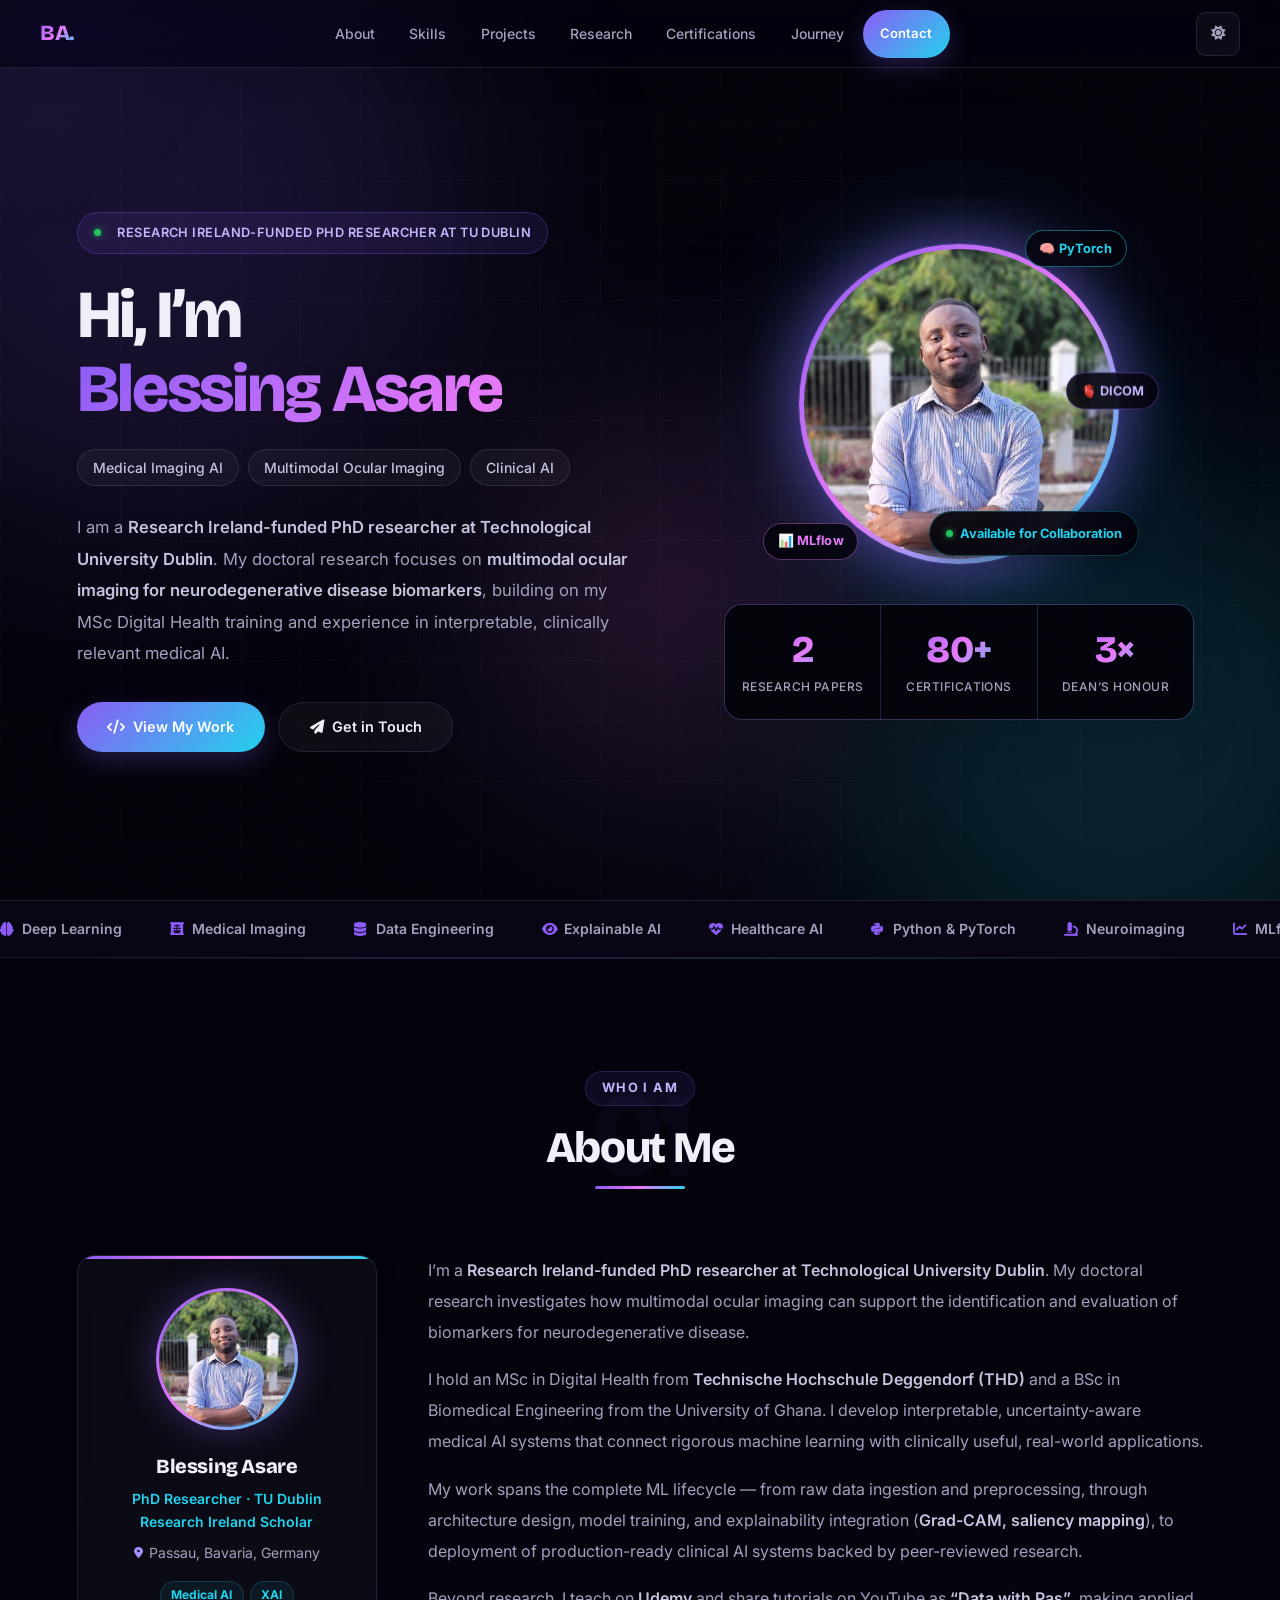
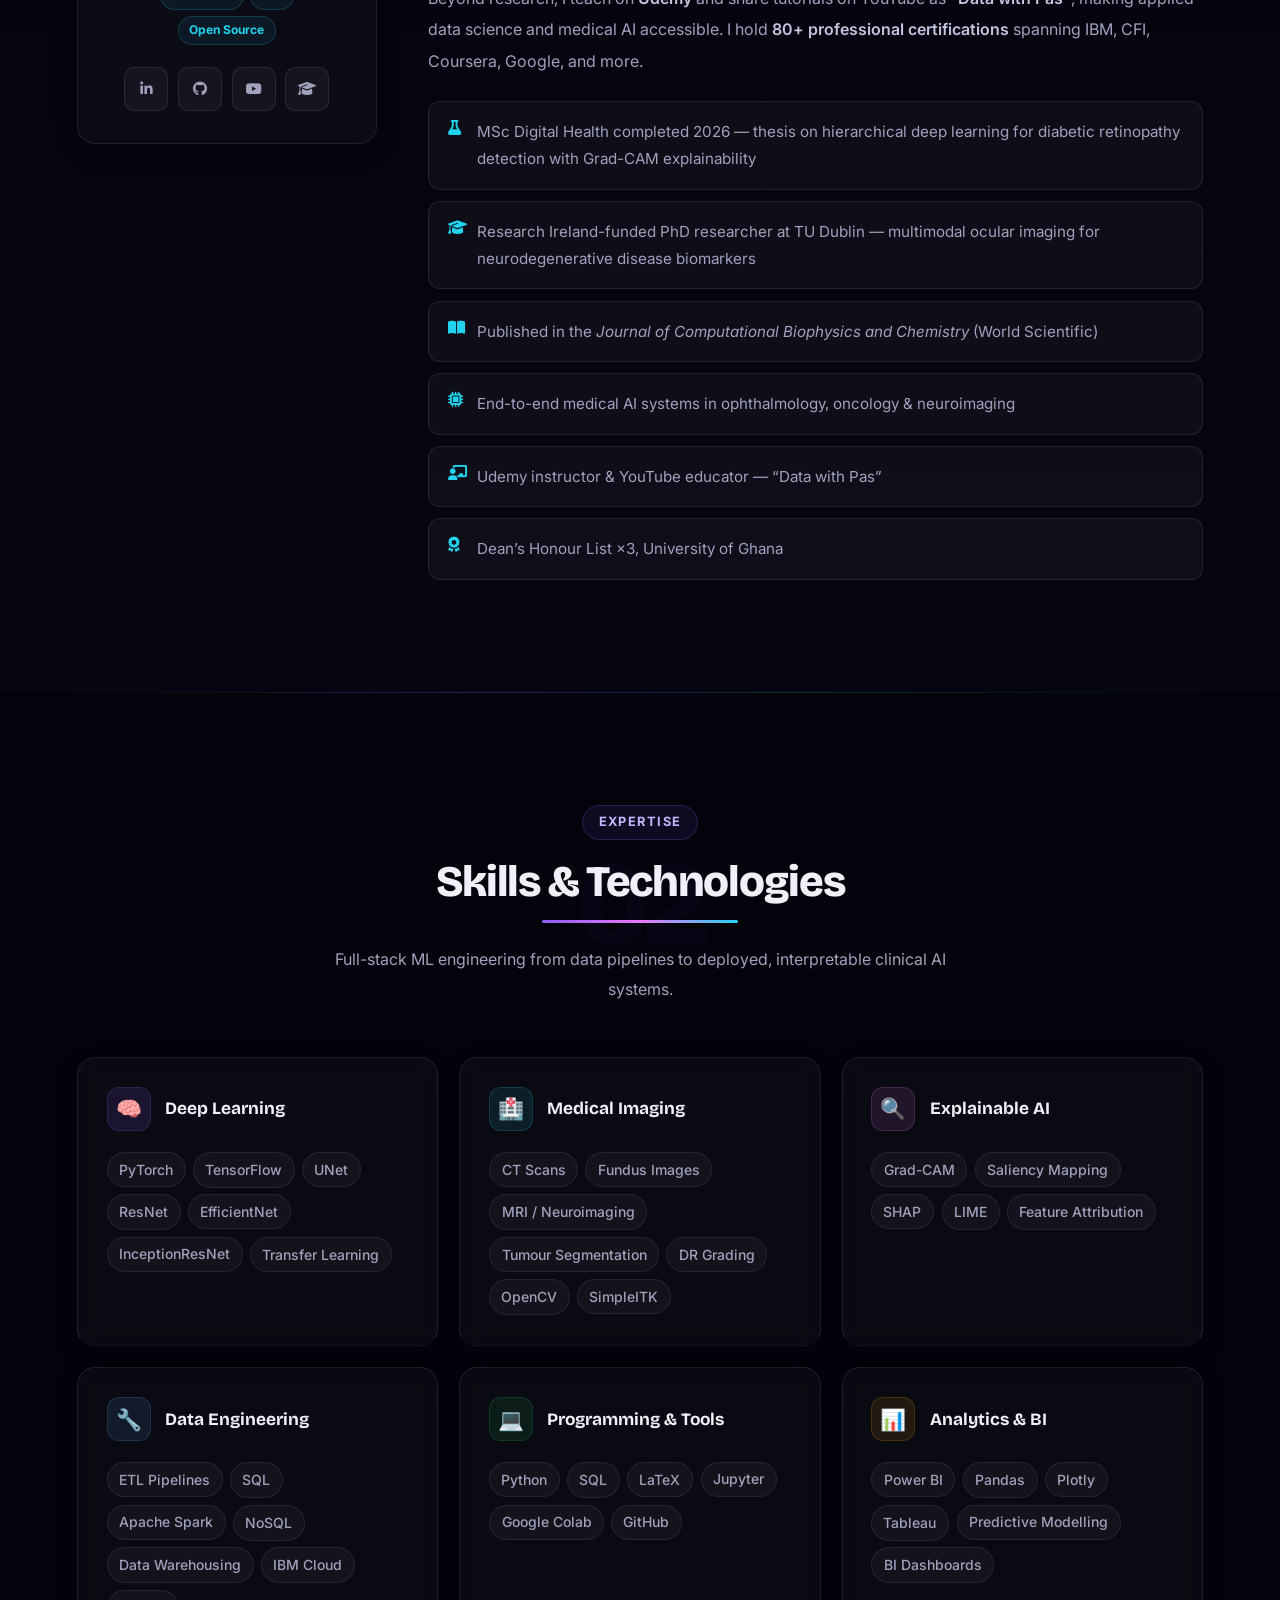
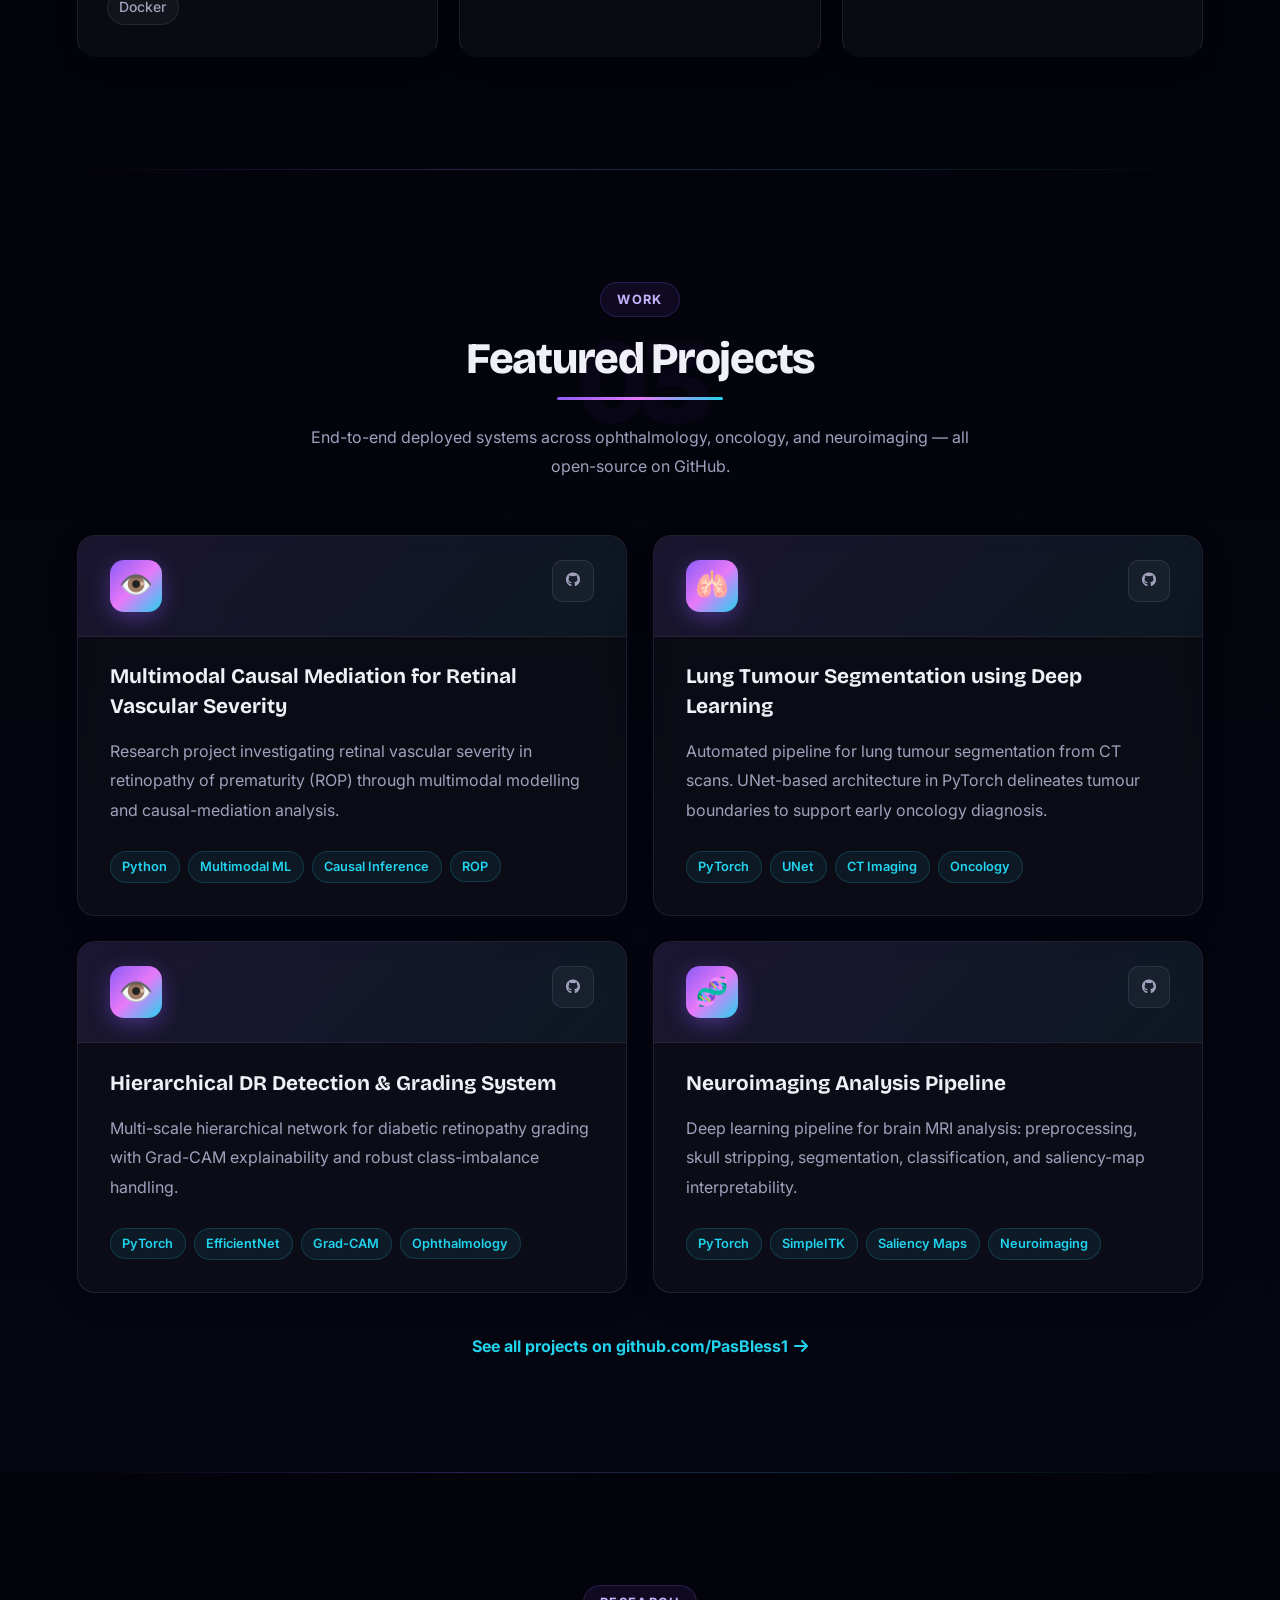
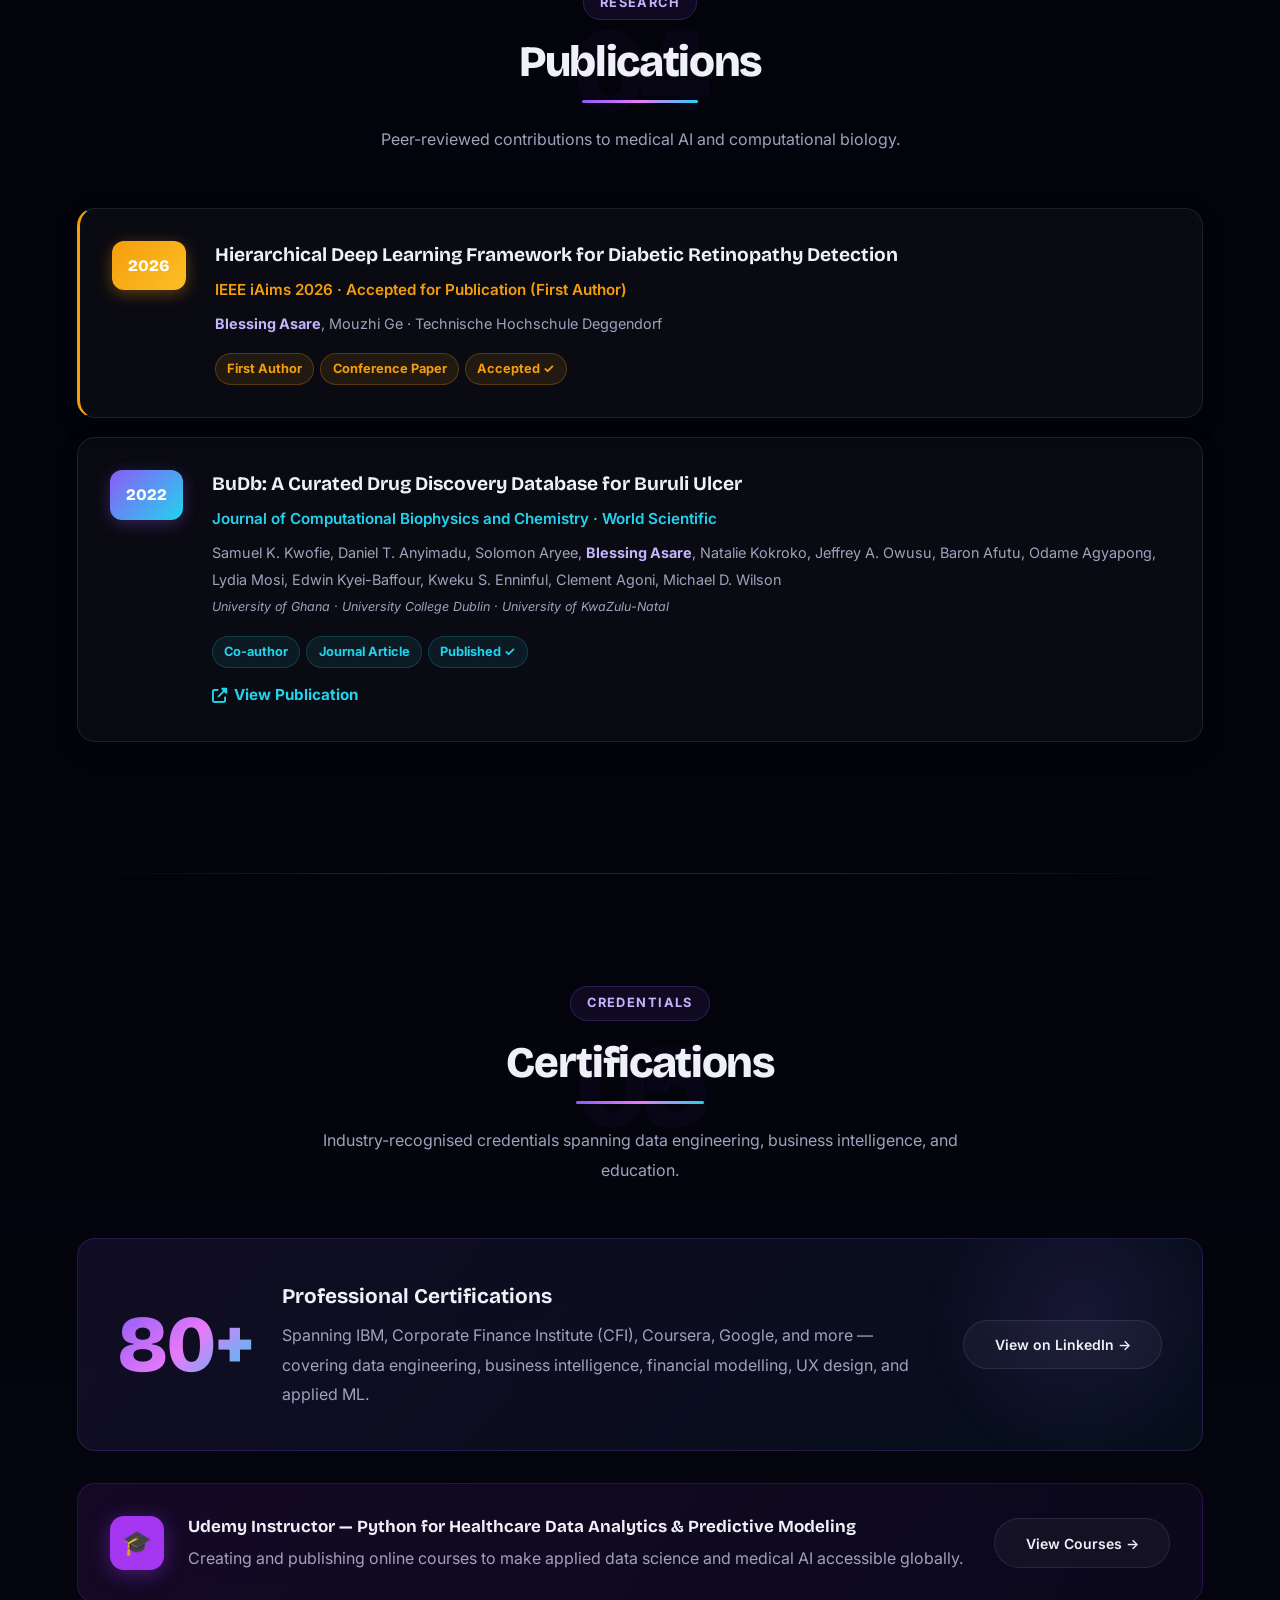
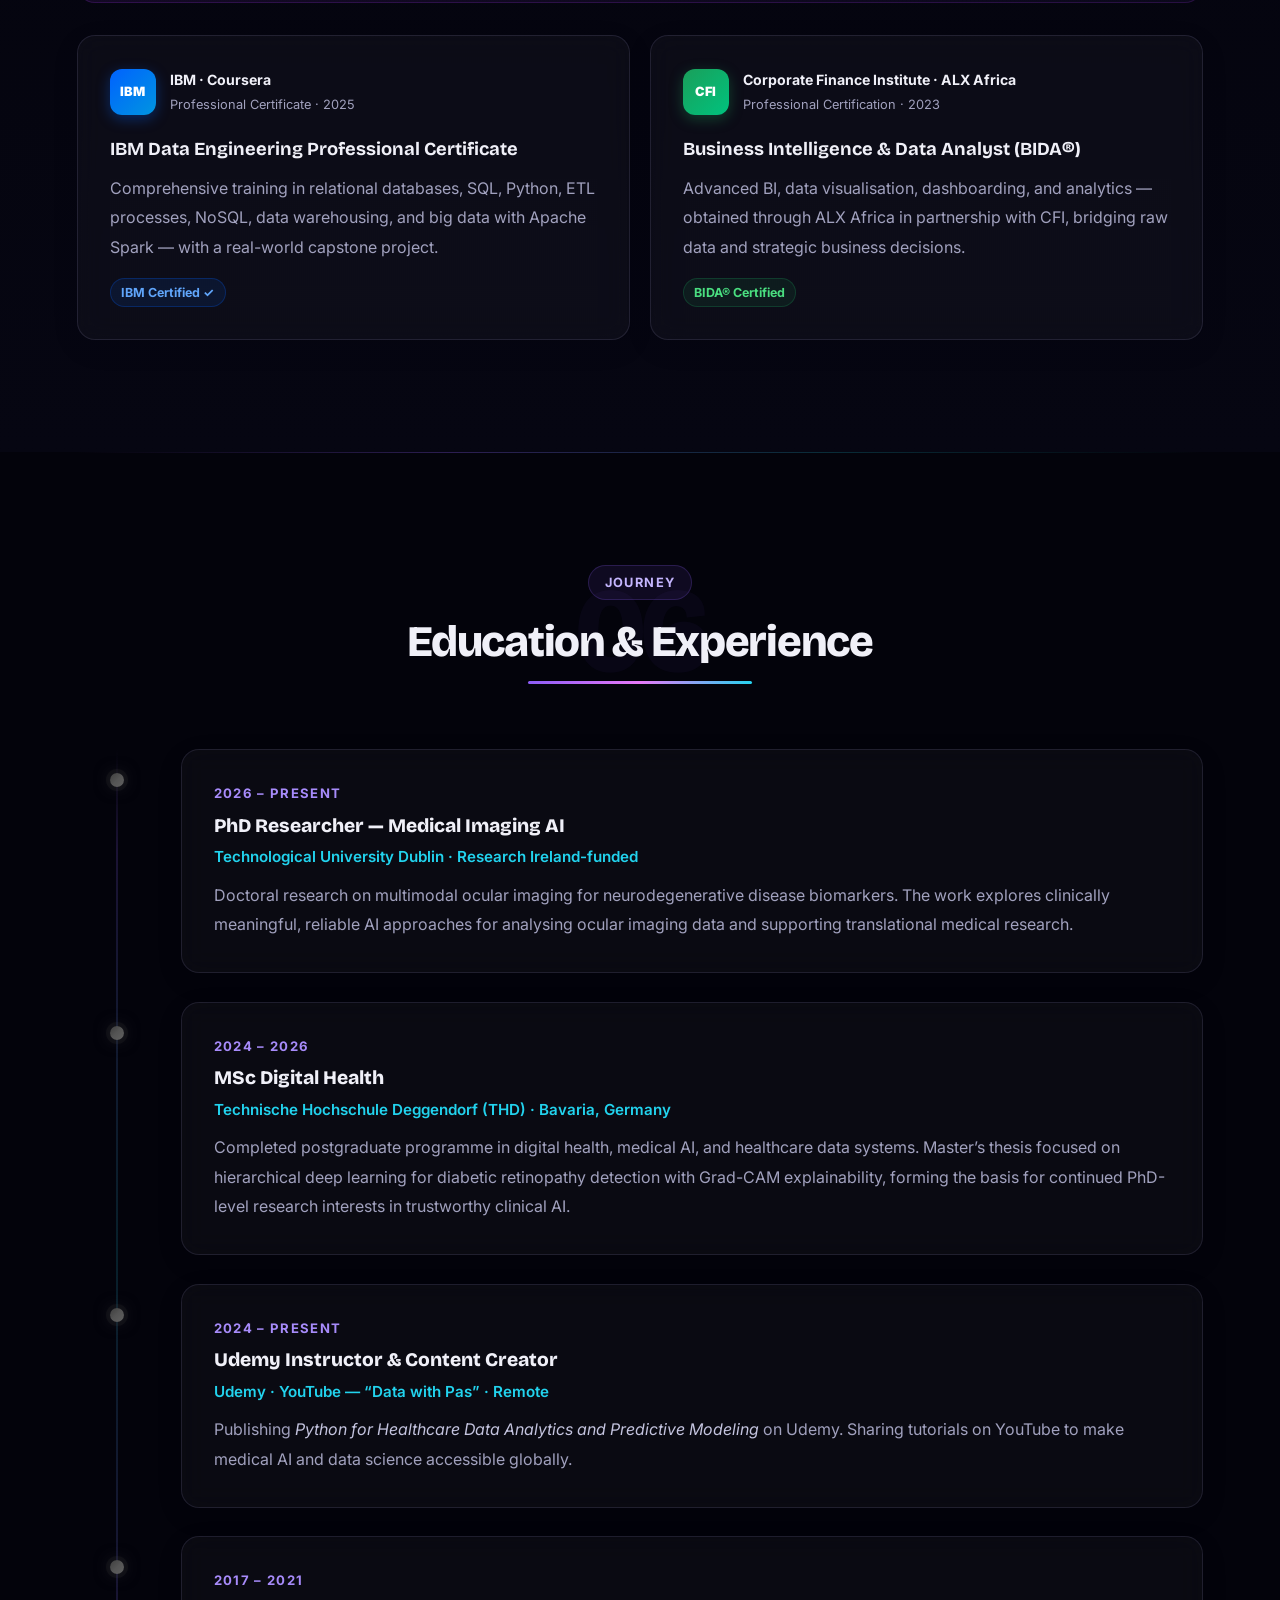
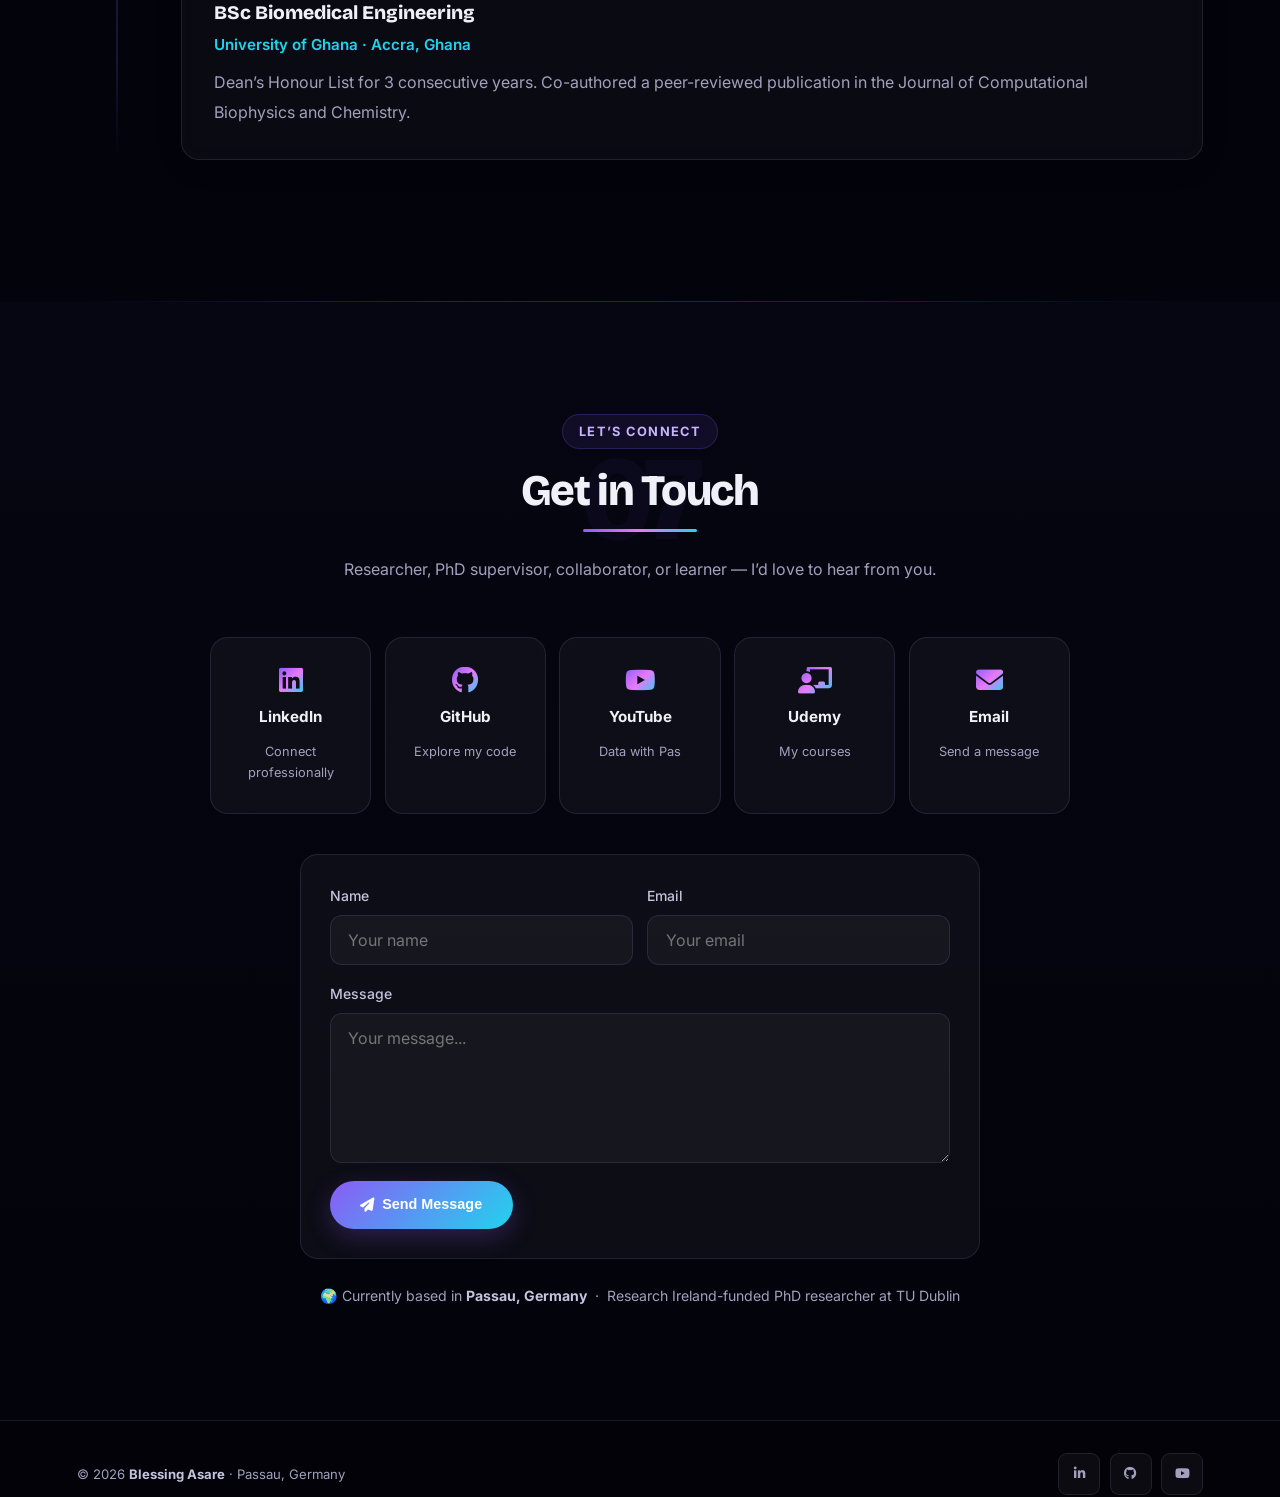
==== commit a2d1772f: "Publish updated PhD portfolio" ====
--- a/index.html
+++ b/index.html
@@ -3,9 +3,9 @@
 <head>
     <meta charset="UTF-8">
     <meta name="viewport" content="width=device-width, initial-scale=1.0">
-    <title>Blessing Asare | Incoming PhD Researcher in Medical Imaging AI</title>
-    <meta name="description" content="Blessing Asare — incoming Research Ireland-funded PhD researcher at TU Dublin, specialising in multimodal ocular imaging, medical AI, and neurodegenerative disease biomarkers.">
-    <meta property="og:title" content="Blessing Asare | Incoming PhD Researcher in Medical Imaging AI">
+    <title>Blessing Asare | PhD Researcher in Medical Imaging AI</title>
+    <meta name="description" content="Blessing Asare — Research Ireland-funded PhD researcher at TU Dublin, specialising in multimodal ocular imaging, medical AI, and neurodegenerative disease biomarkers.">
+    <meta property="og:title" content="Blessing Asare | PhD Researcher in Medical Imaging AI">
     <meta property="og:description" content="Researcher in deep learning for medical imaging. 80+ certifications, IEEE iAims 2026 paper accepted, and Udemy instructor.">
     <meta property="og:image" content="https://pasbless1.github.io/portfolio/profile.jpg">
     <meta property="og:url" content="https://pasbless1.github.io/portfolio/">
@@ -15,7 +15,7 @@
     <meta name="twitter:description" content="Researcher in deep learning for medical imaging, explainability, and healthcare data.">
     <meta name="twitter:image" content="https://pasbless1.github.io/portfolio/profile.jpg">
     <script type="application/ld+json">
-    {"@context":"https://schema.org","@type":"Person","name":"Blessing Asare","jobTitle":"Incoming Research Ireland-funded PhD Researcher","url":"https://pasbless1.github.io/portfolio/","sameAs":["https://www.linkedin.com/in/blessing-asare","https://github.com/PasBless1","https://www.youtube.com/@DatawithPas"],"email":"asareblessing8@gmail.com","knowsAbout":["Medical Imaging","Multimodal Learning","Ocular Imaging","Neurodegenerative Disease Biomarkers","Explainable AI","Healthcare AI"]}
+    {"@context":"https://schema.org","@type":"Person","name":"Blessing Asare","jobTitle":"Research Ireland-funded PhD Researcher","affiliation":{"@type":"CollegeOrUniversity","name":"Technological University Dublin"},"url":"https://pasbless1.github.io/portfolio/","sameAs":["https://www.linkedin.com/in/blessing-asare","https://github.com/PasBless1","https://www.youtube.com/@DatawithPas"],"email":"asareblessing8@gmail.com","knowsAbout":["Medical Imaging","Multimodal Learning","Ocular Imaging","Neurodegenerative Disease Biomarkers","Explainable AI","Healthcare AI"]}
     </script>
     <link href="https://fonts.googleapis.com/css2?family=Inter:wght@300;400;500;600;700;800;900&family=Bricolage+Grotesque:opsz,wght@12..96,400;12..96,500;12..96,600;12..96,700;12..96,800&display=swap" rel="stylesheet">
     <link rel="stylesheet" href="https://cdn.jsdelivr.net/npm/@fortawesome/fontawesome-free@6.5.2/css/all.min.css" crossorigin="anonymous">
@@ -564,6 +564,98 @@
 @media(hover:hover) and (pointer:fine){.glass.visible:hover,.glass:not(.reveal):hover{transform:translateY(-3px)}}
 @media(prefers-reduced-motion:reduce){.hero-left,.hero-right{animation:none!important;opacity:1;transform:none}.glass,.btn,.icon-btn,.social-btn{transform:none!important}.section-header .section-title::after{transform:none!important}.hero-photo-ring{animation:none!important}}
 </style>
+<style id="motion-polish">
+/* Polish layer: keeps the original design, adds motion and small fixes. */
+
+/* hero title: each line slides up out of a mask */
+.hero-title .ln{display:block;overflow:hidden;padding-bottom:.1em;margin-bottom:-.1em}
+.hero-title .ln-in{display:inline-block;transform:translateY(110%);animation:lnUp 1.05s cubic-bezier(.16,1,.3,1) .15s forwards}
+.hero-title .ln:nth-child(2) .ln-in{animation-delay:.3s}
+@keyframes lnUp{to{transform:none}}
+
+/* role pills pop in after the name */
+.role-pill{animation:pillIn .7s cubic-bezier(.16,1,.3,1) both;transition:border-color .25s,color .25s,background .25s}
+.role-pill:nth-child(1){animation-delay:.6s}.role-pill:nth-child(2){animation-delay:.7s}.role-pill:nth-child(3){animation-delay:.8s}
+.role-pill:hover{border-color:rgba(139,92,246,.45);color:var(--text);background:rgba(139,92,246,.08)}
+@keyframes pillIn{from{opacity:0;translate:0 10px;scale:.94}to{opacity:1;translate:0 0;scale:1}}
+
+/* imaging-style scan line sweeping across the round photo */
+.hero-photo-ring{position:relative;overflow:hidden}
+.hero-photo-ring::after{content:"";position:absolute;left:0;right:0;top:-45%;height:45%;background:linear-gradient(180deg,transparent,rgba(34,211,238,.1) 70%,rgba(34,211,238,.55) 97%,transparent);mix-blend-mode:screen;pointer-events:none;opacity:0;animation:photoScan 6.5s cubic-bezier(.65,0,.35,1) 1.6s infinite}
+@keyframes photoScan{0%{transform:translateY(0);opacity:0}8%{opacity:1}50%{transform:translateY(325%);opacity:1}56%,100%{transform:translateY(325%);opacity:0}}
+
+/* nav: active pill slides between links */
+.nav-links{position:relative}
+.nav-links a{z-index:1}
+.nav-ind{position:absolute;left:0;top:0;border-radius:50px;background:rgba(139,92,246,.12);border:1px solid rgba(139,92,246,.3);box-shadow:0 0 18px rgba(139,92,246,.18);opacity:0;pointer-events:none;list-style:none;transition:transform .5s cubic-bezier(.16,1,.3,1),width .5s cubic-bezier(.16,1,.3,1),opacity .3s}
+@media(min-width:761px){.nav-links a.active{background:transparent!important}}
+@media(max-width:760px){.nav-ind{display:none}}
+
+/* light sweep across gradient buttons */
+.btn-grad:not(.nav-cta){background-image:linear-gradient(115deg,transparent 35%,rgba(255,255,255,.32) 50%,transparent 65%),var(--gradient);background-size:250% 100%,100% 100%;background-repeat:no-repeat;background-position:130% 0,0 0;transition:transform .22s ease,box-shadow .25s ease,background-position .8s ease}
+.btn-grad:not(.nav-cta):hover{background-position:-30% 0,0 0}
+
+/* tags cascade in when their card is revealed */
+.js-ready .skill-card.reveal:not(.visible) .skill-tag,.js-ready .project-card.reveal:not(.visible) .tech-pill{opacity:0}
+.skill-card.visible .skill-tag,.project-card.visible .tech-pill{animation:tagIn .55s cubic-bezier(.16,1,.3,1) both;animation-delay:calc(var(--i,0) * 45ms + 220ms)}
+@keyframes tagIn{from{opacity:0;translate:0 8px}to{opacity:1;translate:0 0}}
+
+/* project icon gently floats */
+.project-emoji-box{animation:iconBob 5s ease-in-out infinite}
+.project-card:nth-child(2) .project-emoji-box{animation-delay:-1.2s}.project-card:nth-child(3) .project-emoji-box{animation-delay:-2.4s}.project-card:nth-child(4) .project-emoji-box{animation-delay:-3.6s}
+@keyframes iconBob{0%,100%{translate:0 0}50%{translate:0 -4px}}
+
+/* timeline line fills as you scroll; dots light up when reached */
+.timeline::before{opacity:.35}
+.timeline::after{content:"";position:absolute;left:calc(2.5rem - 1px);top:0;width:2px;height:calc(var(--tl,0) * 100%);background:linear-gradient(180deg,var(--violet),var(--cyan));box-shadow:0 0 12px rgba(139,92,246,.7);border-radius:2px;pointer-events:none}
+@media(max-width:960px){.timeline::after{left:1.5rem}}
+@media(max-width:760px){.timeline::after{left:1rem}}
+@media(max-width:480px){.timeline::after{left:calc(.6rem - 1px)}}
+.tl-dot{transition:transform .5s cubic-bezier(.34,1.56,.64,1),filter .5s}
+.js-ready .tl-item:not(.lit) .tl-dot{filter:grayscale(1) brightness(.55)}
+.tl-item.lit .tl-dot{transform:scale(1.2)}
+.tl-dot::after{content:"";position:absolute;inset:-5px;border-radius:50%;border:2px solid rgba(139,92,246,.6);opacity:0}
+.tl-item.lit .tl-dot::after{animation:dotPing 2.4s cubic-bezier(0,0,.2,1) infinite}
+@keyframes dotPing{0%{opacity:.9;transform:scale(.6)}80%,100%{opacity:0;transform:scale(1.8)}}
+
+/* accepted paper uses the standard publication card with an amber edge */
+.pub-accepted{border-left:3px solid var(--amber)}
+
+/* seamless marquee loop (gap made the -50% jump visible) */
+@media(prefers-reduced-motion:no-preference){.marquee-track{gap:0}.marquee-item{margin-right:3rem}}
+
+/* back to top with scroll-progress ring */
+.to-top{position:fixed;right:24px;bottom:24px;z-index:150;width:50px;height:50px;border-radius:50%;border:1px solid var(--border);background:rgba(3,3,11,.85);backdrop-filter:blur(12px);-webkit-backdrop-filter:blur(12px);color:var(--text);display:grid;place-items:center;cursor:pointer;opacity:0;transform:translateY(16px) scale(.9);pointer-events:none;transition:opacity .35s,transform .45s cubic-bezier(.16,1,.3,1),box-shadow .3s}
+.to-top.show{opacity:1;transform:none;pointer-events:auto}
+.to-top:hover{box-shadow:0 0 28px rgba(139,92,246,.45)}
+.to-top svg{position:absolute;inset:-1px;width:calc(100% + 2px);height:calc(100% + 2px);transform:rotate(-90deg)}
+.to-top circle{fill:none;stroke:var(--violet-light);stroke-width:2.5;stroke-linecap:round}
+.to-top i{transition:transform .3s cubic-bezier(.16,1,.3,1)}
+.to-top:hover i{transform:translateY(-3px)}
+@media(max-width:760px){.to-top{right:16px;bottom:16px;width:46px;height:46px}}
+
+/* light mode: floating badges and cards were still dark */
+[data-theme="light"] .float-tag,[data-theme="light"] .hero-photo-badge{background:rgba(255,255,255,.94);box-shadow:0 8px 24px rgba(30,20,80,.12)}
+[data-theme="light"] .ft1,[data-theme="light"] .hero-photo-badge{color:#0e7490}
+[data-theme="light"] .ft2{color:#a21caf}
+[data-theme="light"] .ft3{color:#6d28d9}
+[data-theme="light"] .glass{background:rgba(255,255,255,.72);box-shadow:0 8px 28px rgba(30,20,80,.06)}
+[data-theme="light"] .to-top{background:rgba(255,255,255,.92)}
+
+/* original layout bugs: eyebrow sat beside the title; watermark number fell out of position and left a gap */
+.section-eyebrow{display:table;margin-left:auto;margin-right:auto}
+.section-header>.sw{position:absolute;z-index:0}
+.about-highlights li>span{flex:1}
+
+/* light mode: role pills had invisible borders */
+[data-theme="light"] .role-pill{background:rgba(255,255,255,.75);border-color:rgba(0,0,0,.1)}
+
+@media(prefers-reduced-motion:reduce){
+  .hero-title .ln-in{transform:none!important}
+  .hero-photo-ring::after{display:none}
+  .js-ready .skill-tag,.js-ready .tech-pill{opacity:1!important}
+}
+</style>
 </head>
 <body>
 
@@ -599,15 +691,15 @@
     <div class="hero-grid-bg"></div>
 
     <div class="hero-left">
-        <div class="hero-eyebrow"><span class="dot"></span>&nbsp; Incoming Research Ireland-funded PhD Researcher at TU Dublin</div>
-        <h1 class="hero-title">Hi, I&rsquo;m<br><span class="name">Blessing Asare</span></h1>
+        <div class="hero-eyebrow"><span class="dot"></span>&nbsp; Research Ireland-funded PhD Researcher at TU Dublin</div>
+        <h1 class="hero-title"><span class="ln"><span class="ln-in">Hi, I&rsquo;m</span></span><span class="ln"><span class="ln-in"><span class="name">Blessing Asare</span></span></span></h1>
         <div class="hero-role">
             <span class="role-pill">Medical Imaging AI</span>
             <span class="role-pill">Multimodal Ocular Imaging</span>
             <span class="role-pill">Clinical AI</span>
         </div>
         <p class="hero-desc">
-            I am an <strong>incoming Research Ireland-funded PhD researcher at Technological University Dublin</strong>. My doctoral research will focus on <strong>multimodal ocular imaging for neurodegenerative disease biomarkers</strong>, building on my MSc Digital Health training and experience in interpretable, clinically relevant medical AI.
+            I am a <strong>Research Ireland-funded PhD researcher at Technological University Dublin</strong>. My doctoral research focuses on <strong>multimodal ocular imaging for neurodegenerative disease biomarkers</strong>, building on my MSc Digital Health training and experience in interpretable, clinically relevant medical AI.
         </p>
         <div class="hero-actions">
             <a href="#projects" class="btn btn-grad"><i class="fas fa-code"></i> View My Work</a>
@@ -641,7 +733,7 @@
         <span class="marquee-item"><i class="fas fa-eye"></i>Explainable AI</span>
         <span class="marquee-item"><i class="fas fa-heartbeat"></i>Healthcare AI</span>
         <span class="marquee-item"><i class="fab fa-python"></i>Python &amp; PyTorch</span>
-        <span class="marquee-item"><i class="fas fa-microscope"></i>Medical Imaging</span>
+        <span class="marquee-item"><i class="fas fa-microscope"></i>Neuroimaging</span>
         <span class="marquee-item"><i class="fas fa-chart-line"></i>MLflow &amp; DVC</span>
         <span class="marquee-item"><i class="fas fa-brain"></i>Deep Learning</span>
         <span class="marquee-item"><i class="fas fa-x-ray"></i>Medical Imaging</span>
@@ -669,7 +761,7 @@
                     <img src="[data-uri]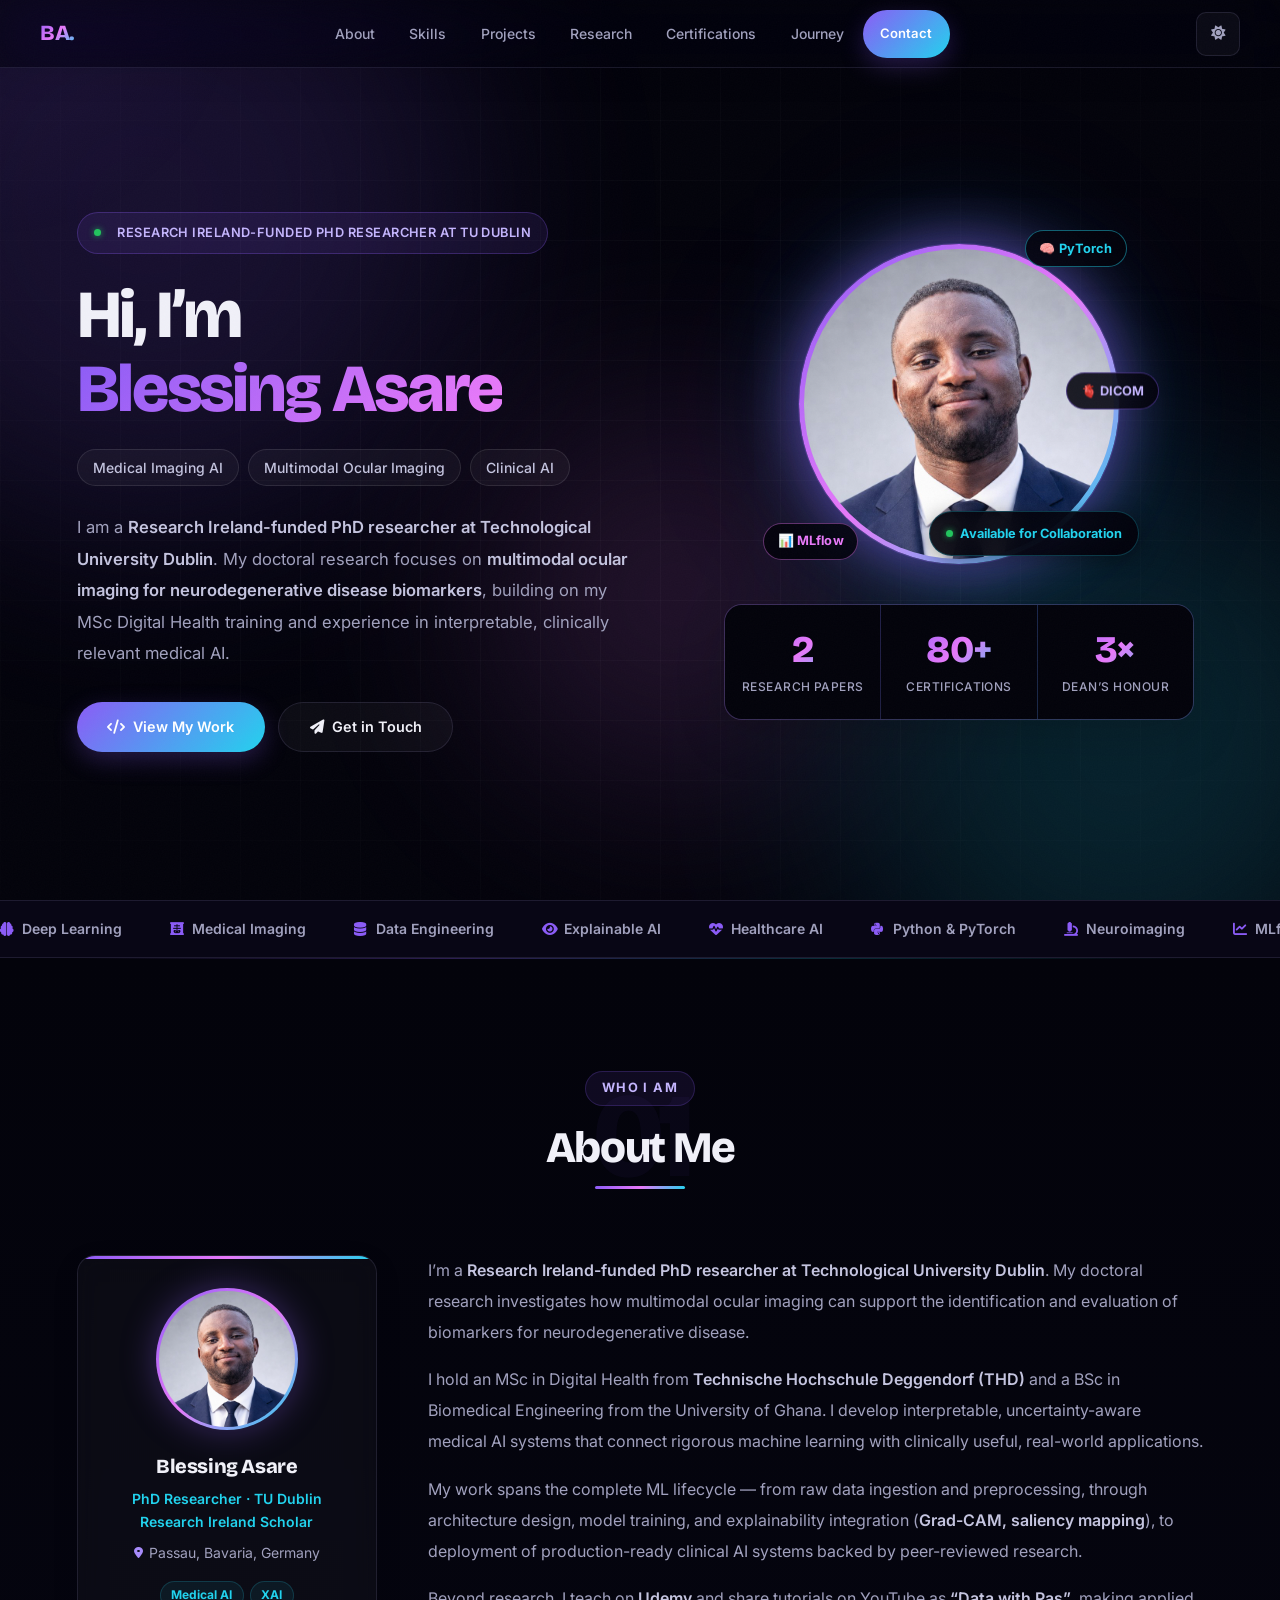
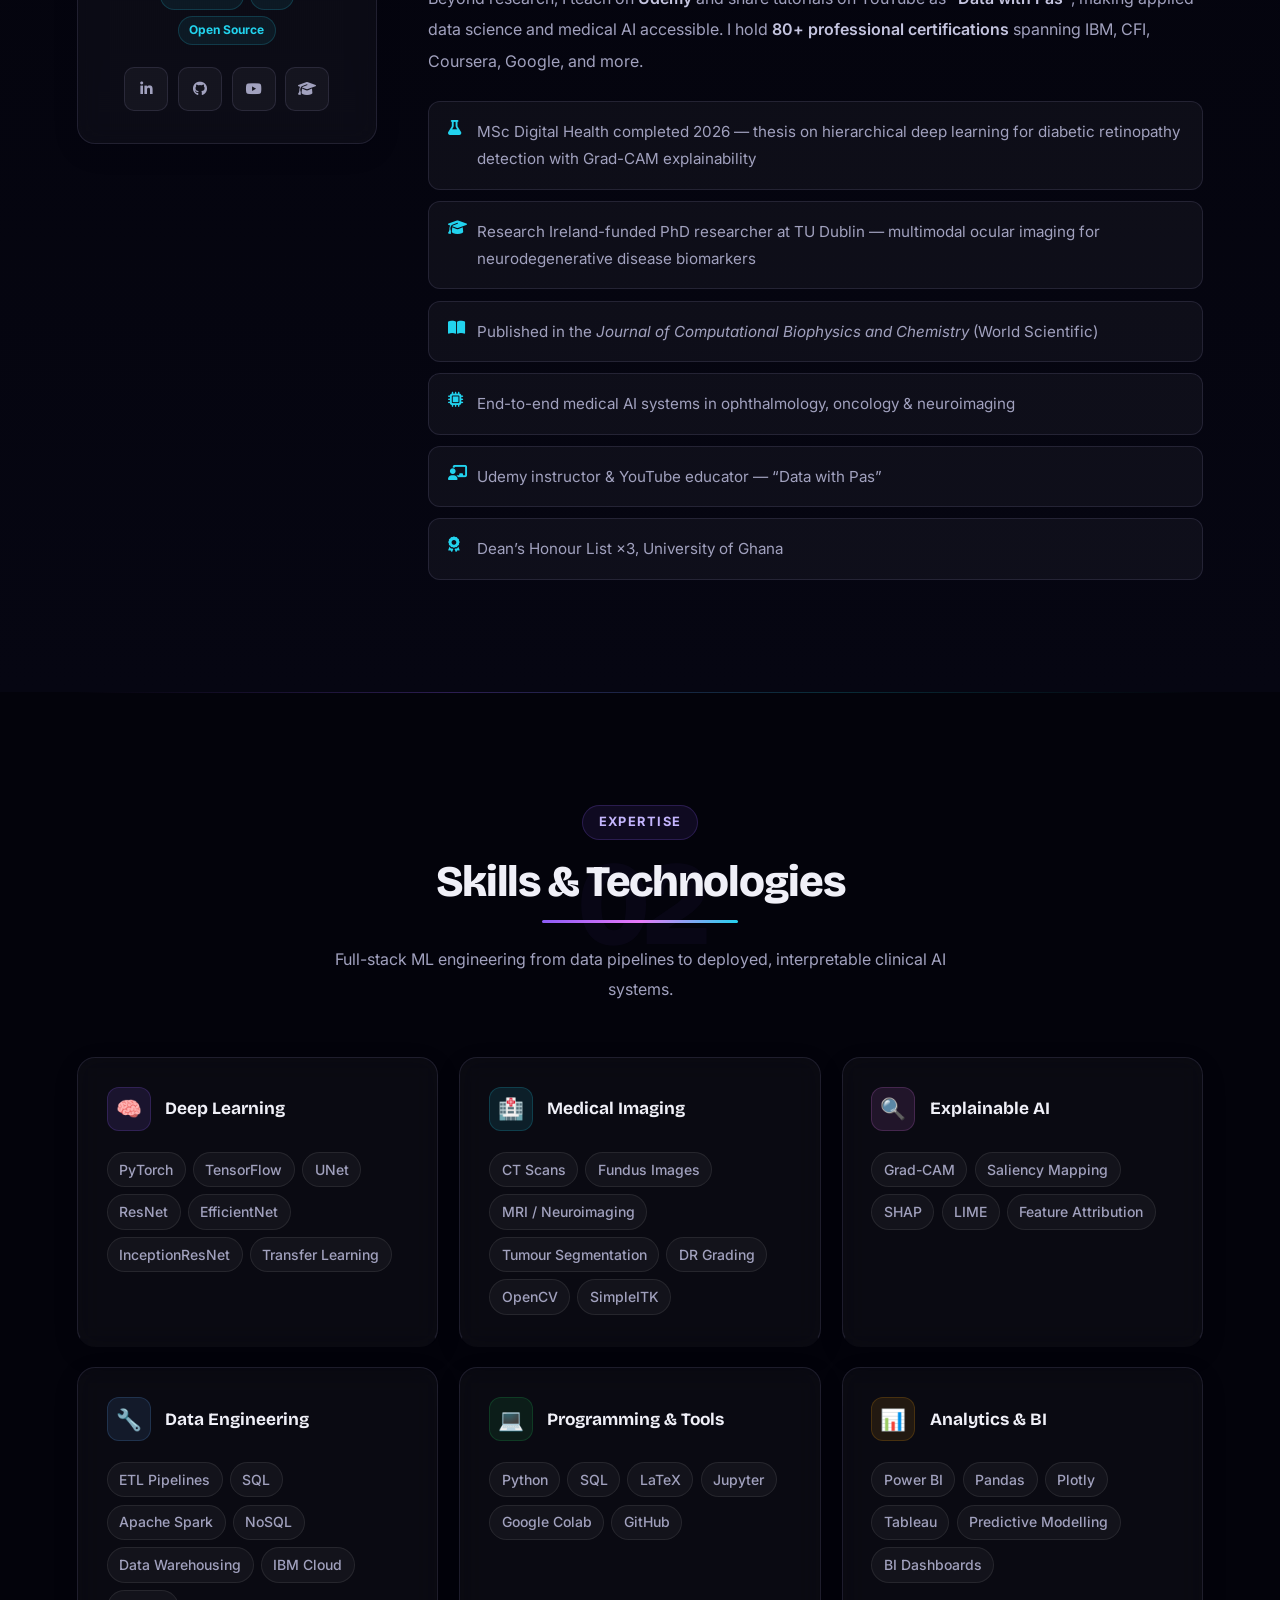
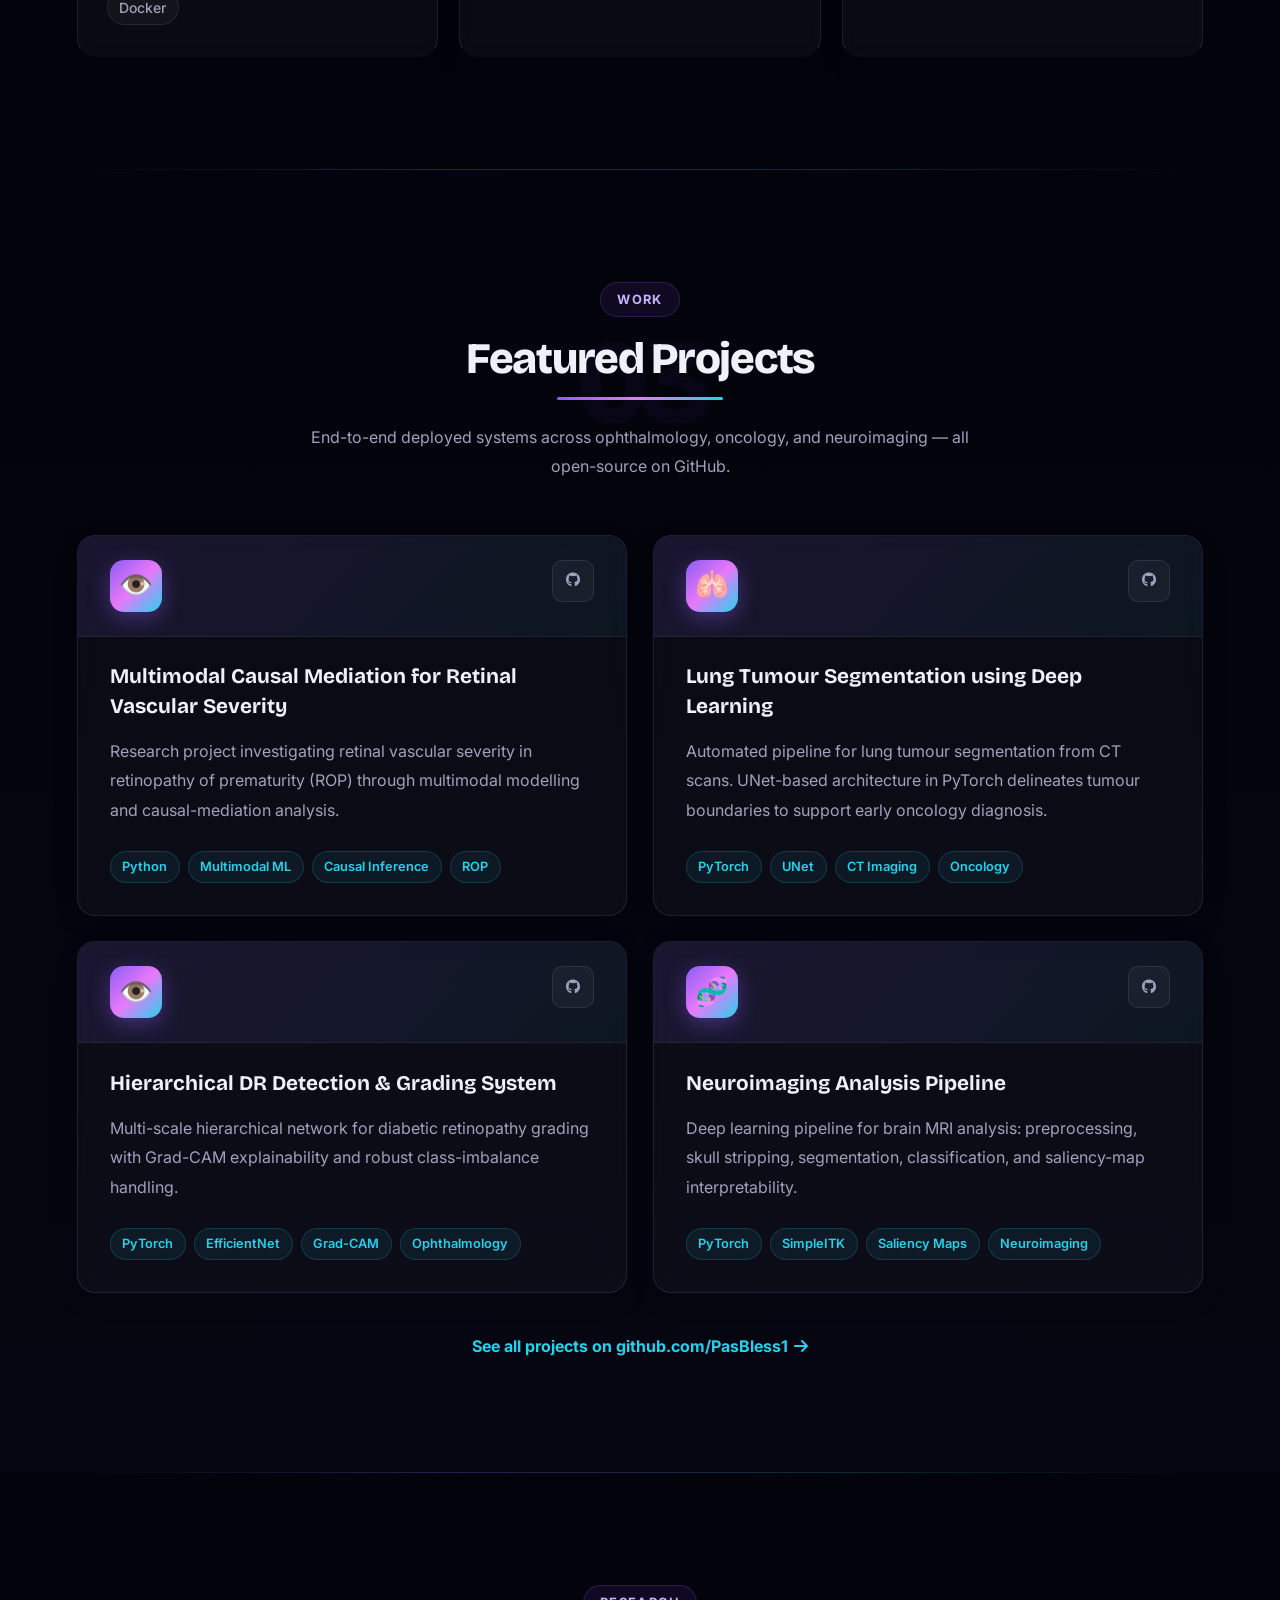
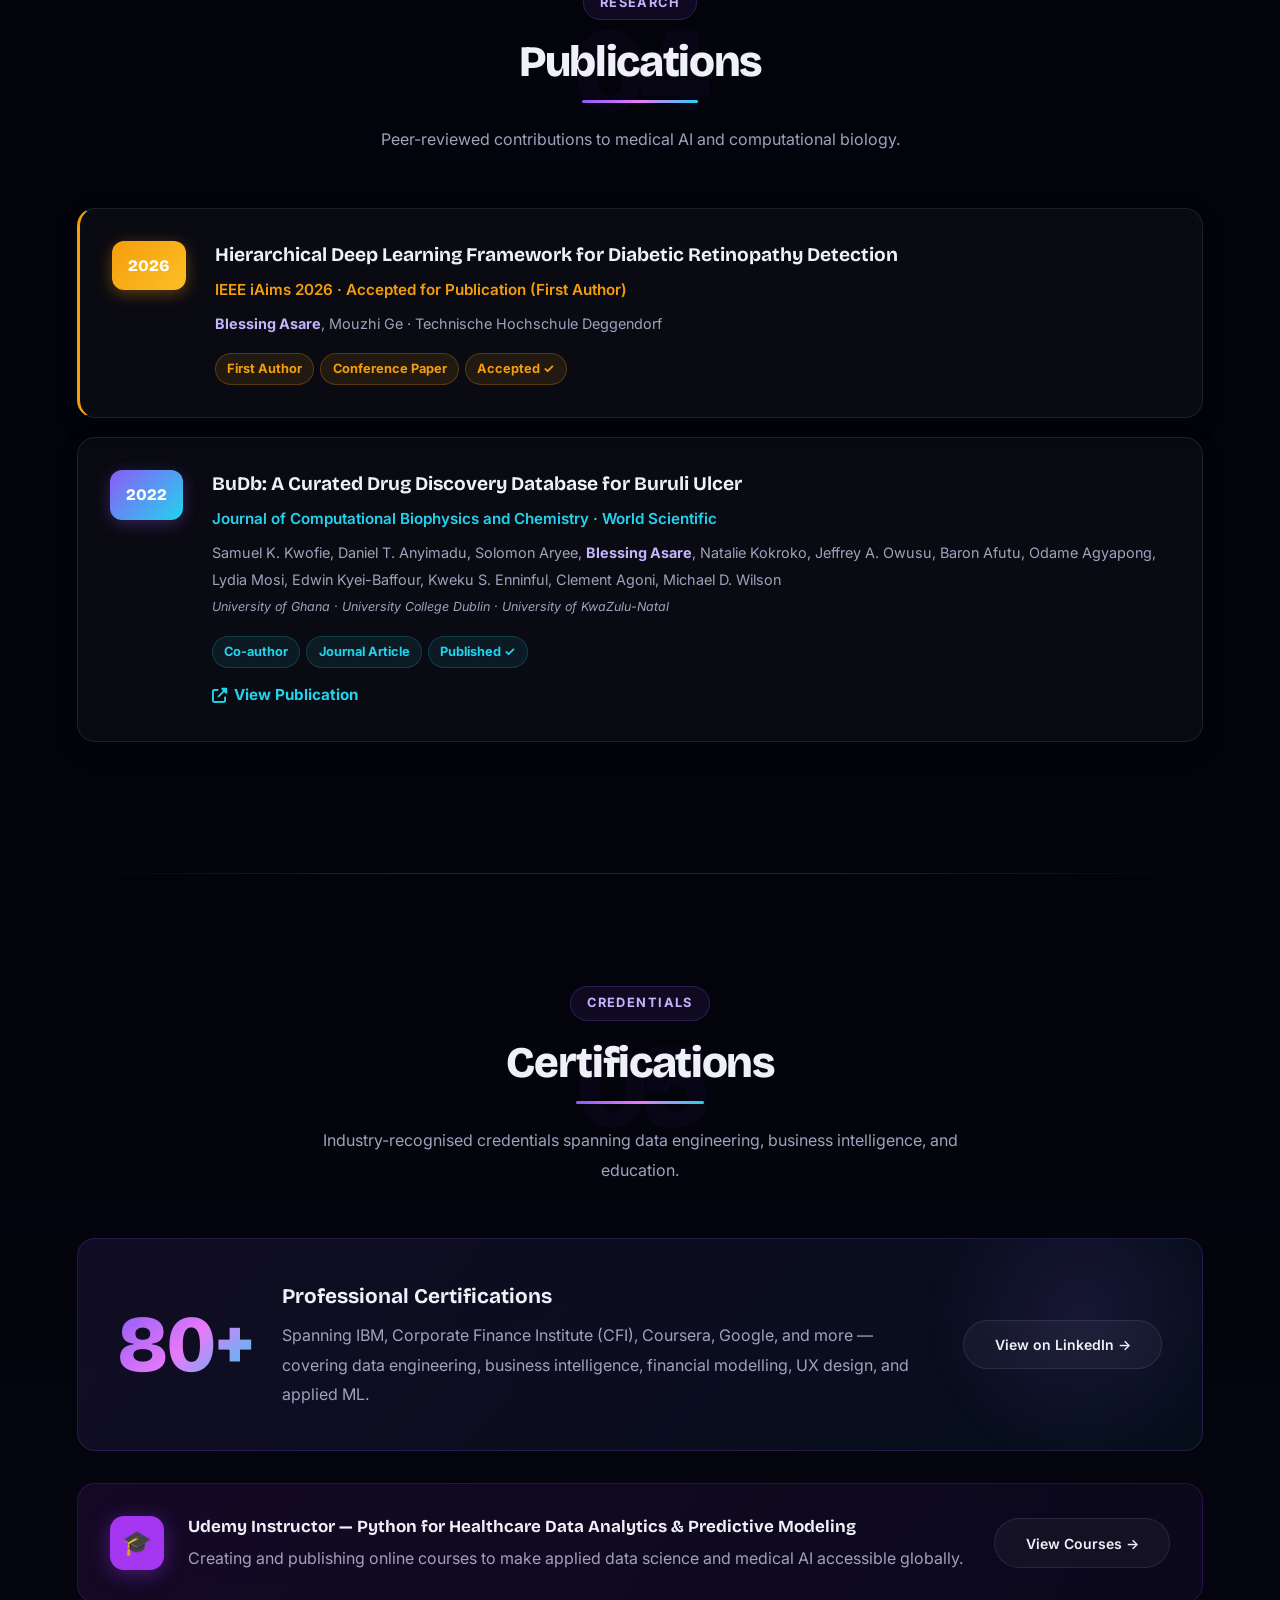
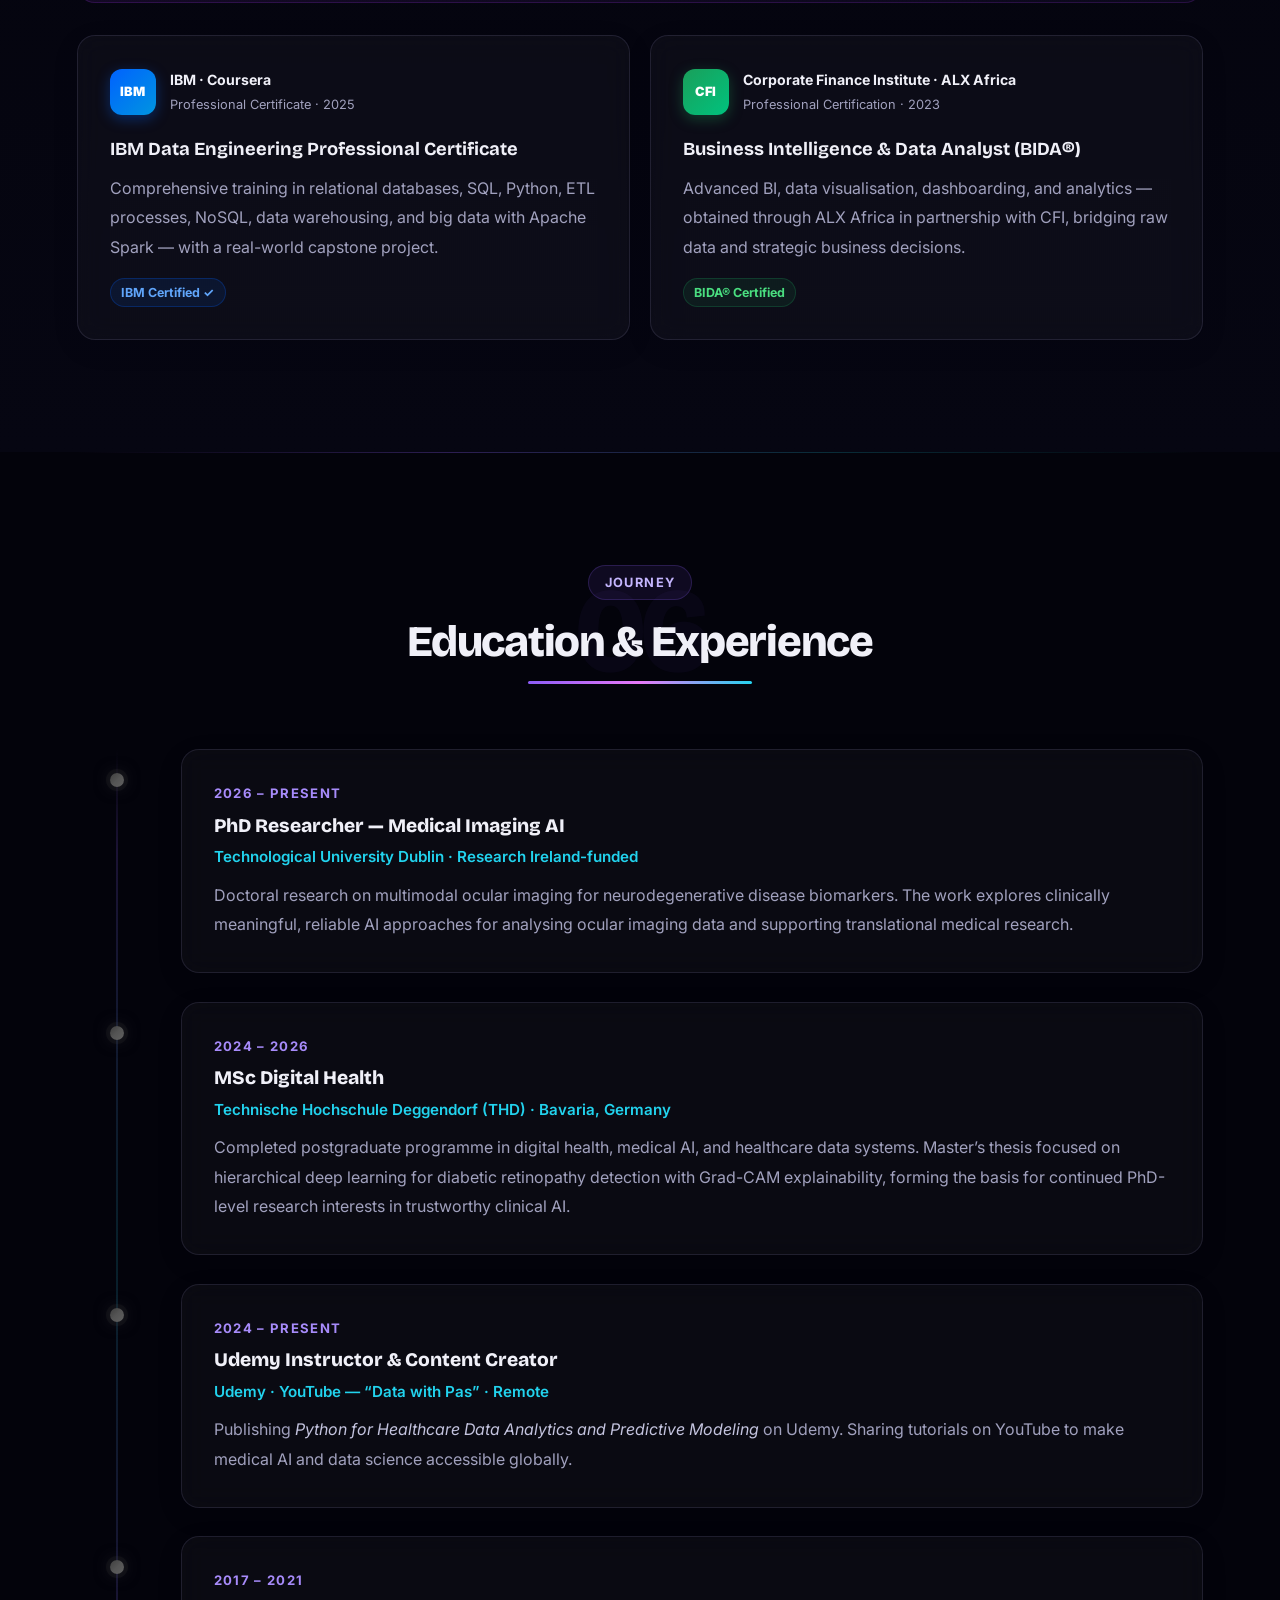
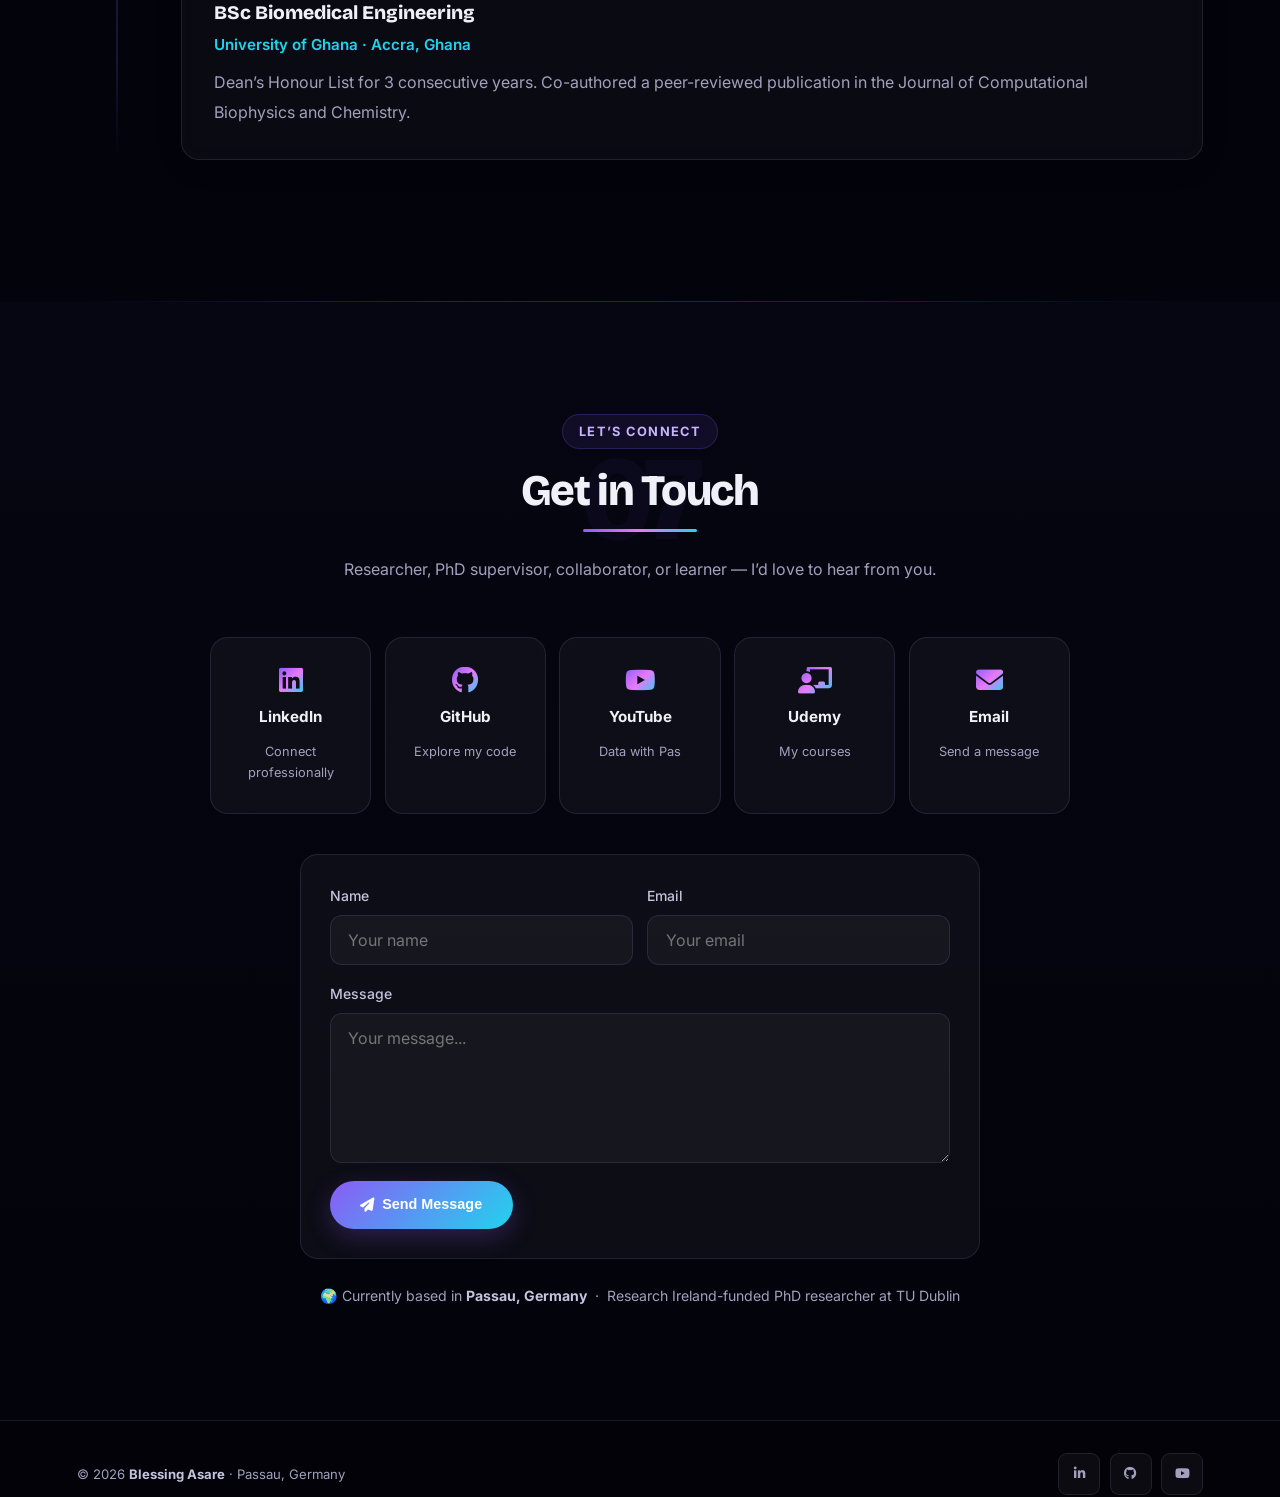
==== commit 749e4c75: "Publish latest PhD portfolio" ====
--- a/index.html
+++ b/index.html
@@ -650,6 +650,9 @@
 /* light mode: role pills had invisible borders */
 [data-theme="light"] .role-pill{background:rgba(255,255,255,.75);border-color:rgba(0,0,0,.1)}
 
+/* new headshot is pre-cropped square around the face */
+.hero-photo-ring img,.about-photo-wrap img{object-position:50% 50%}
+
 @media(prefers-reduced-motion:reduce){
   .hero-title .ln-in{transform:none!important}
   .hero-photo-ring::after{display:none}
@@ -710,7 +713,7 @@
     <div class="hero-right">
         <div class="hero-photo-wrap">
             <div class="hero-photo-ring">
-                <img src="[data-uri]" alt="Blessing Asare — Medical AI Researcher" loading="eager" fetchpriority="high" decoding="async">
+                <img src="[data-uri]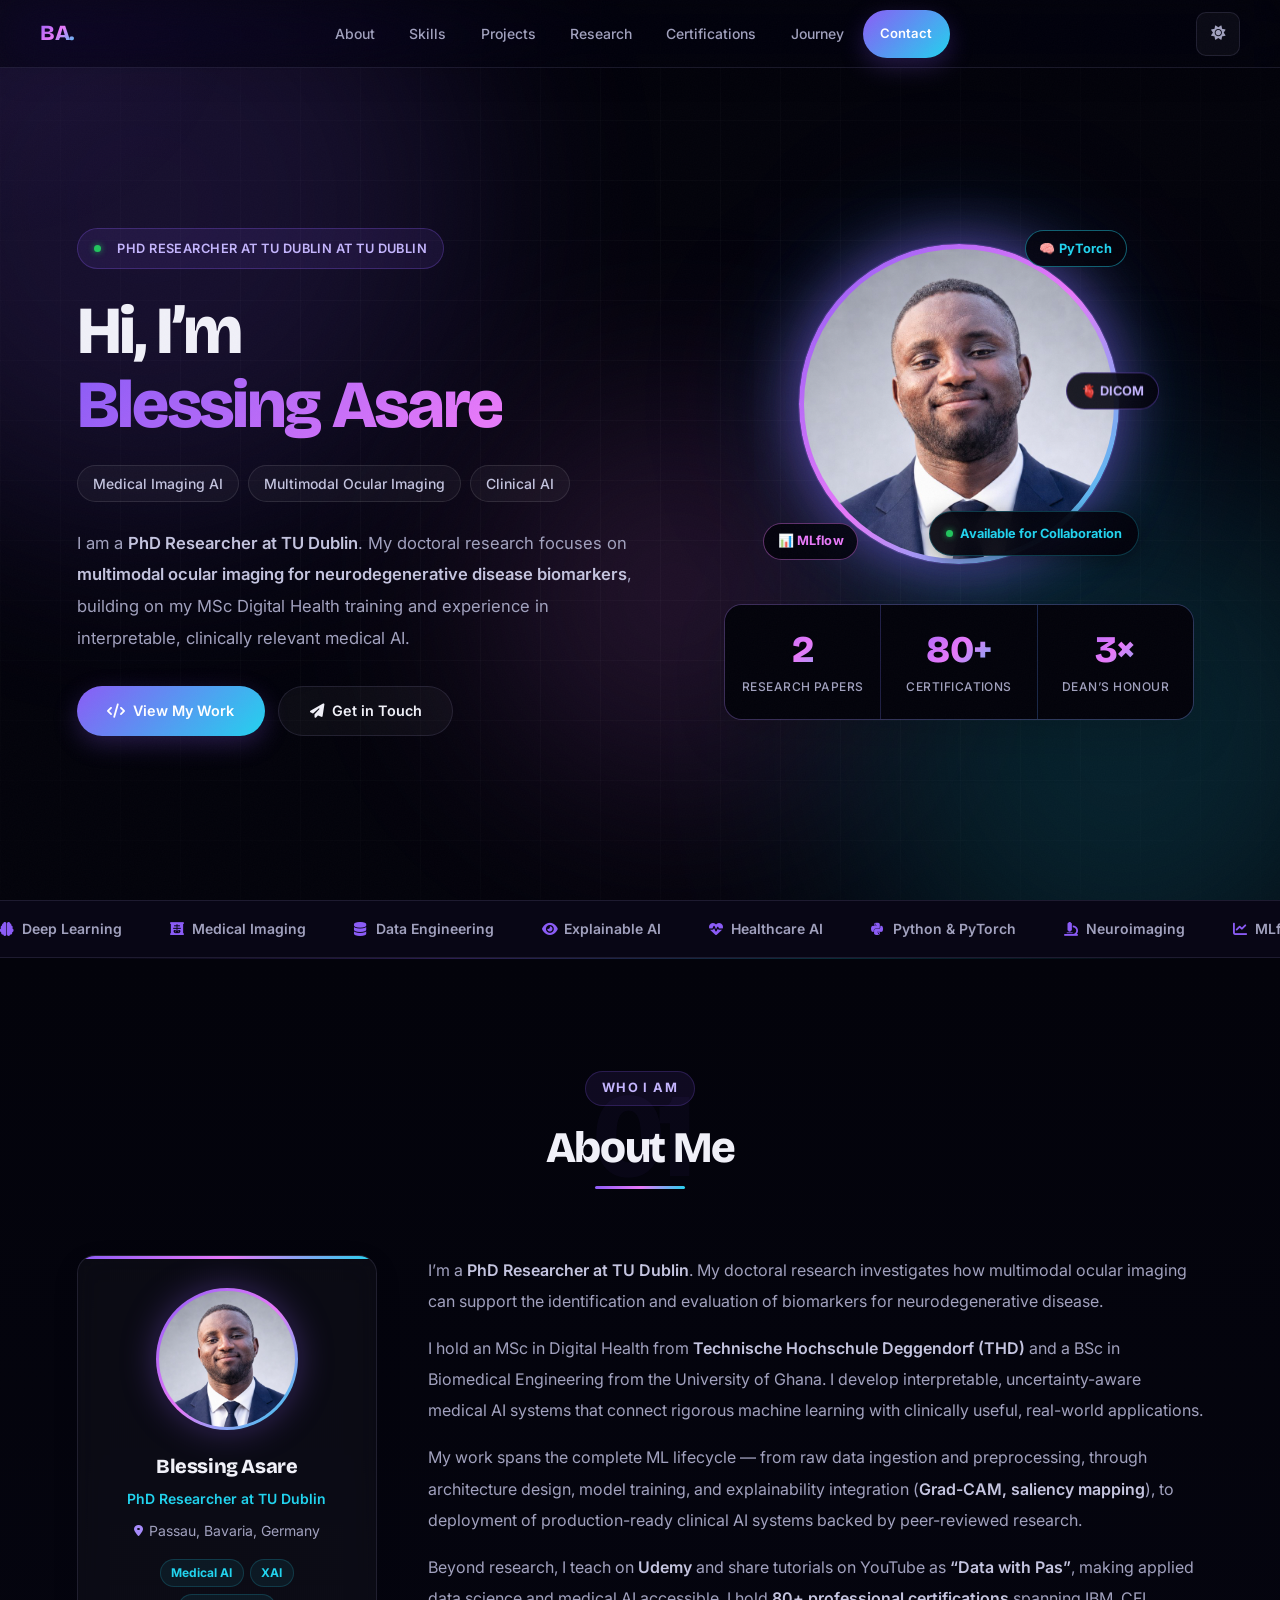
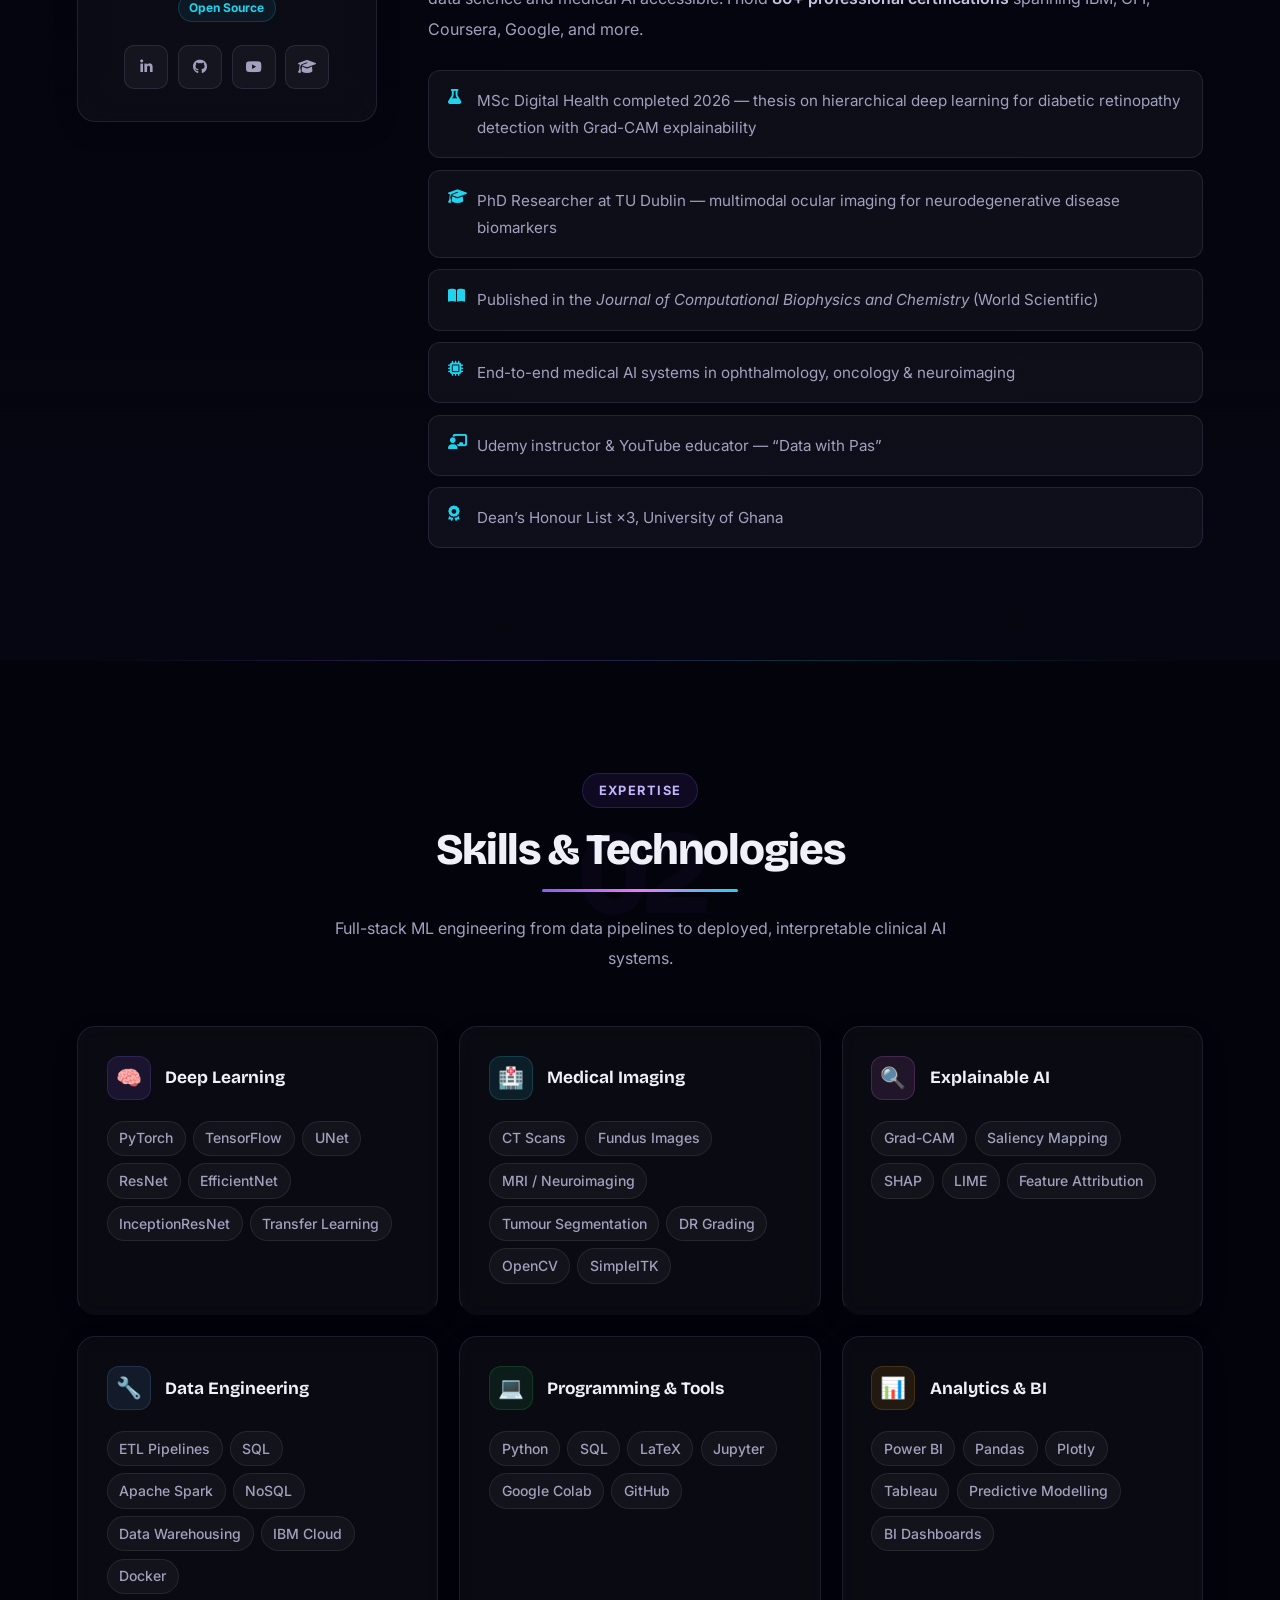
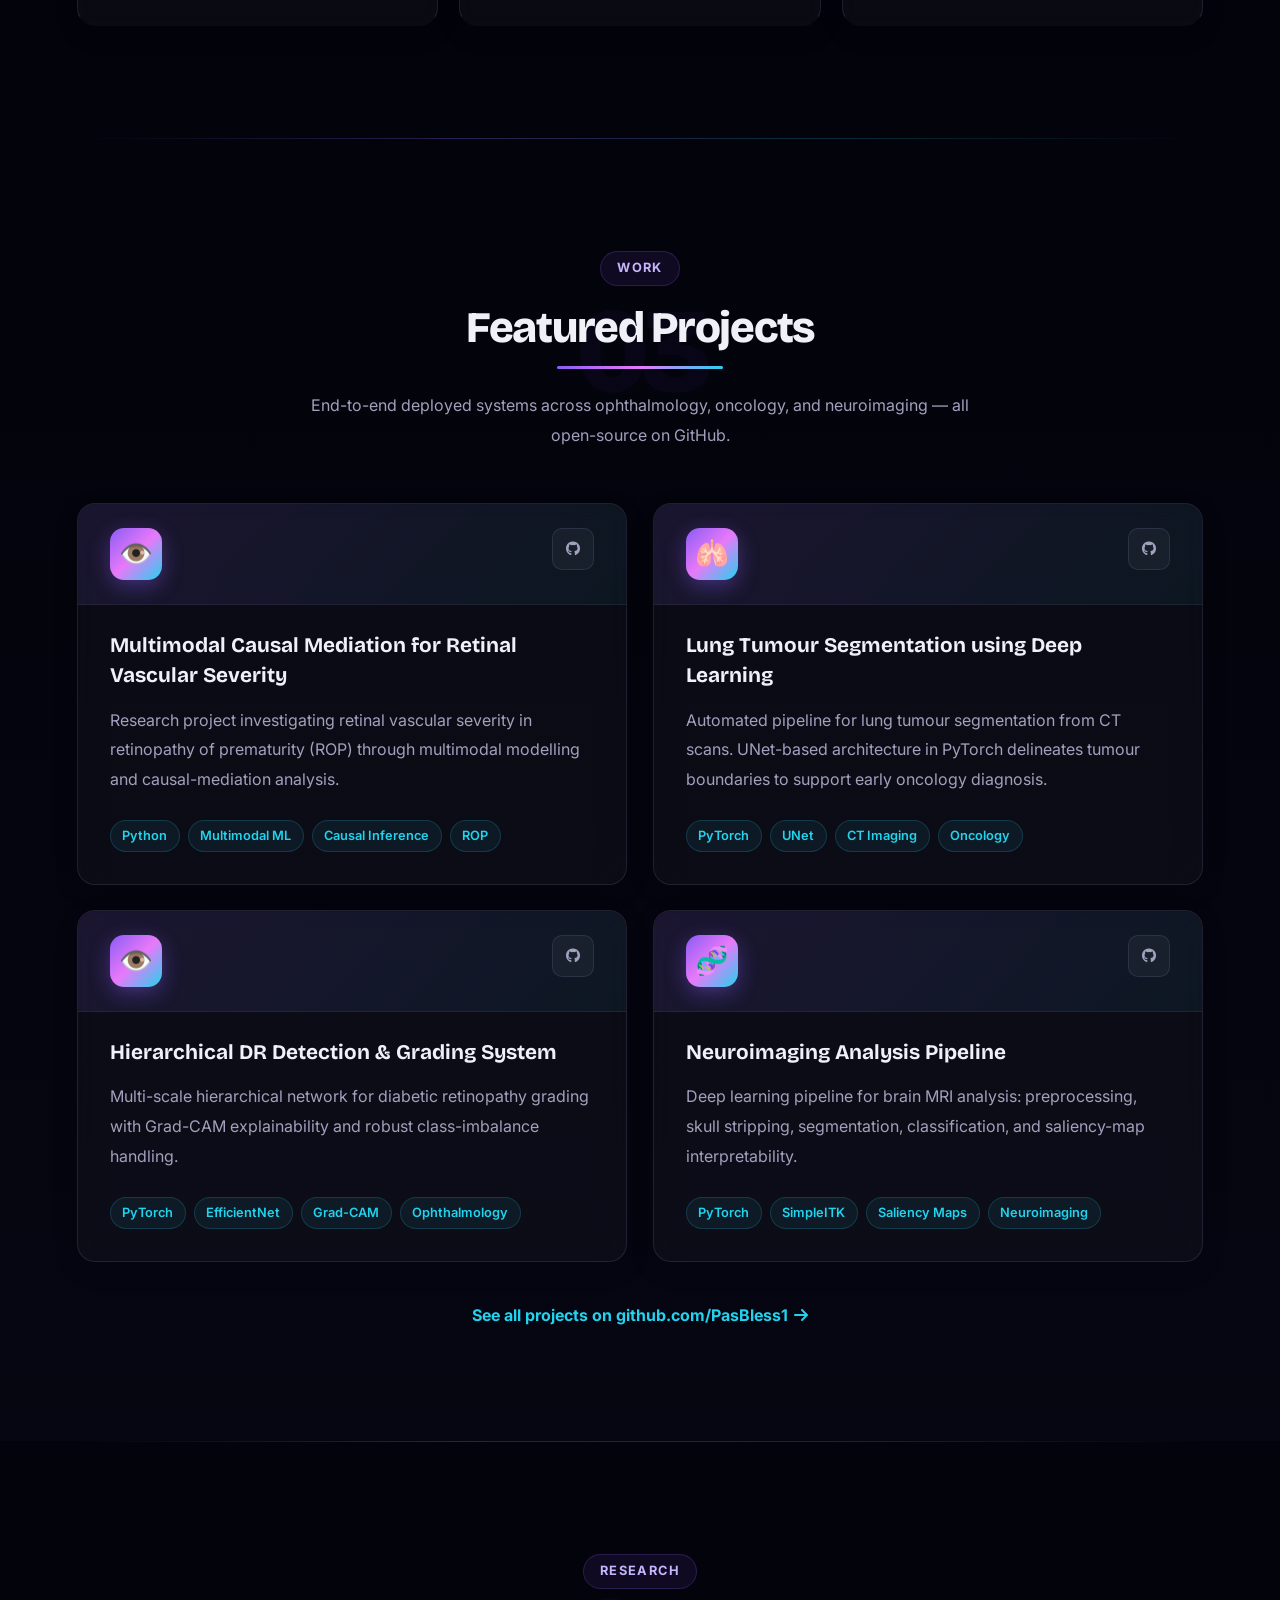
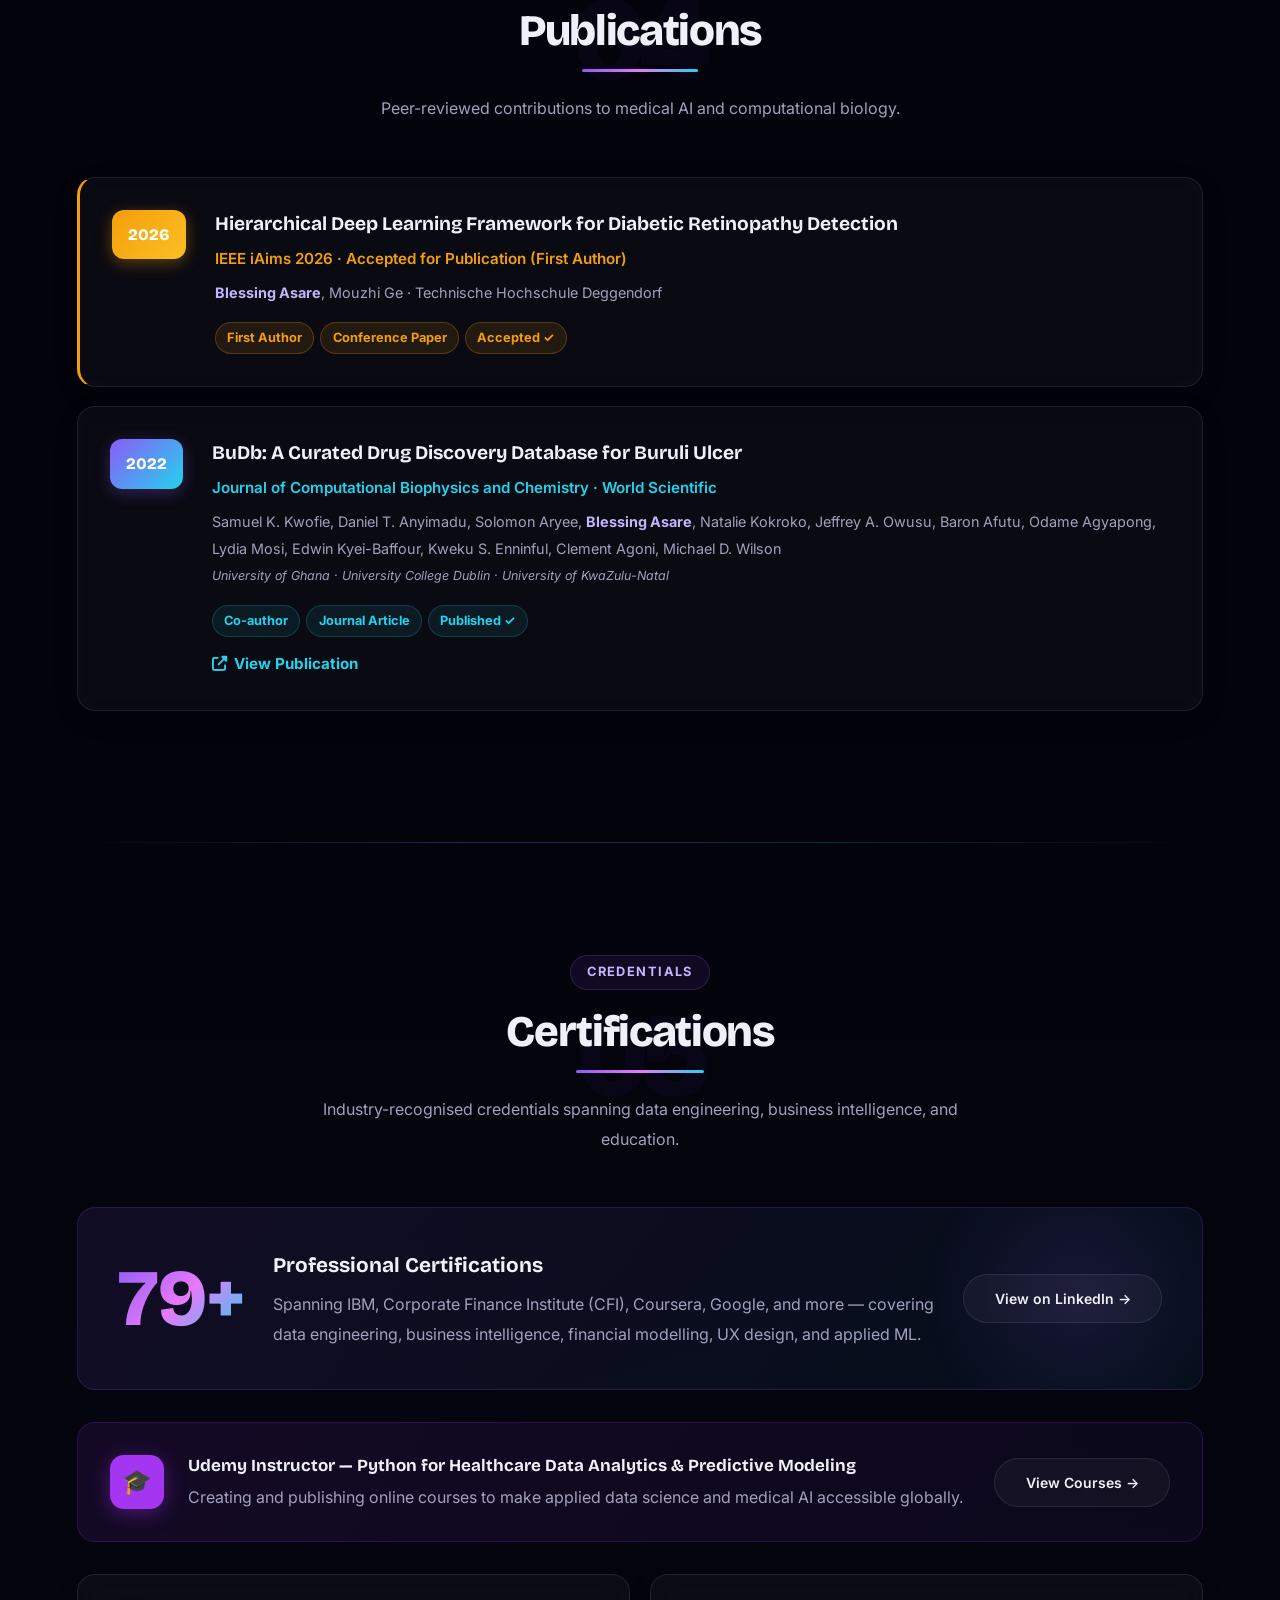
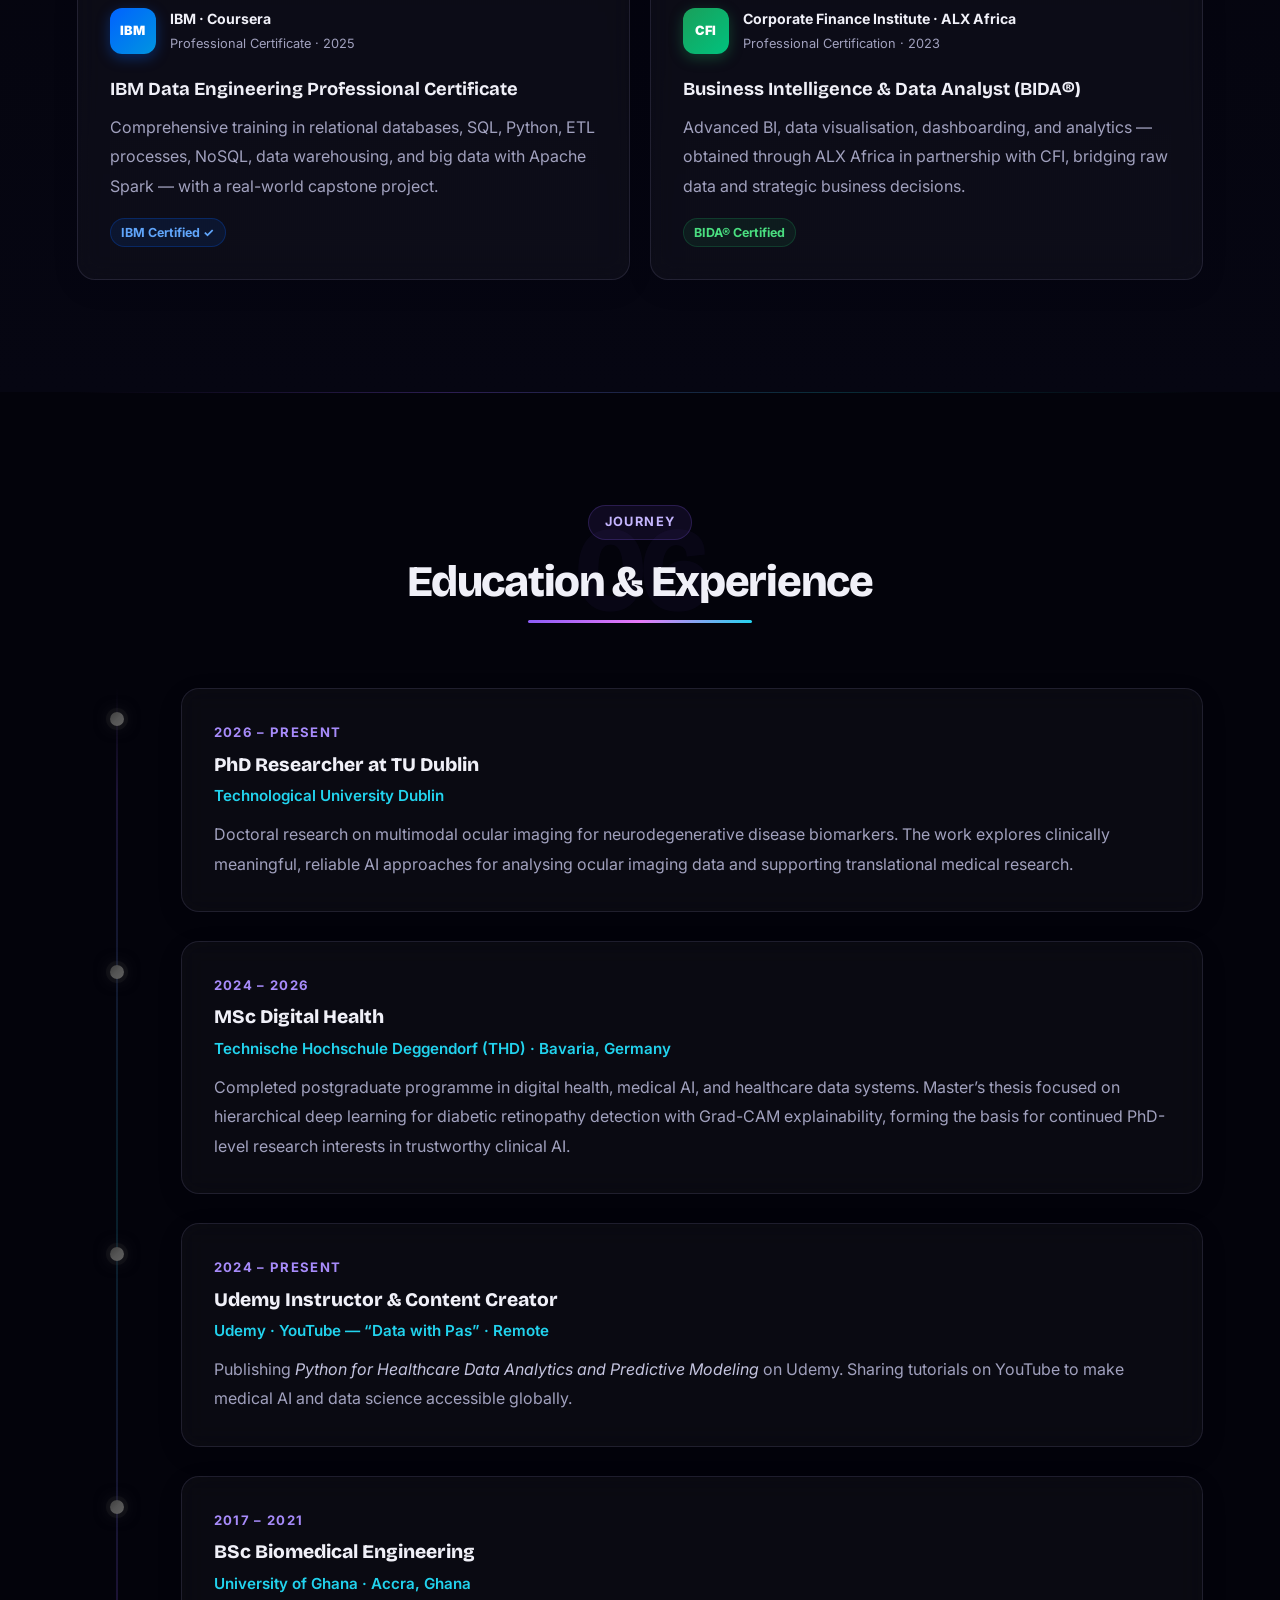
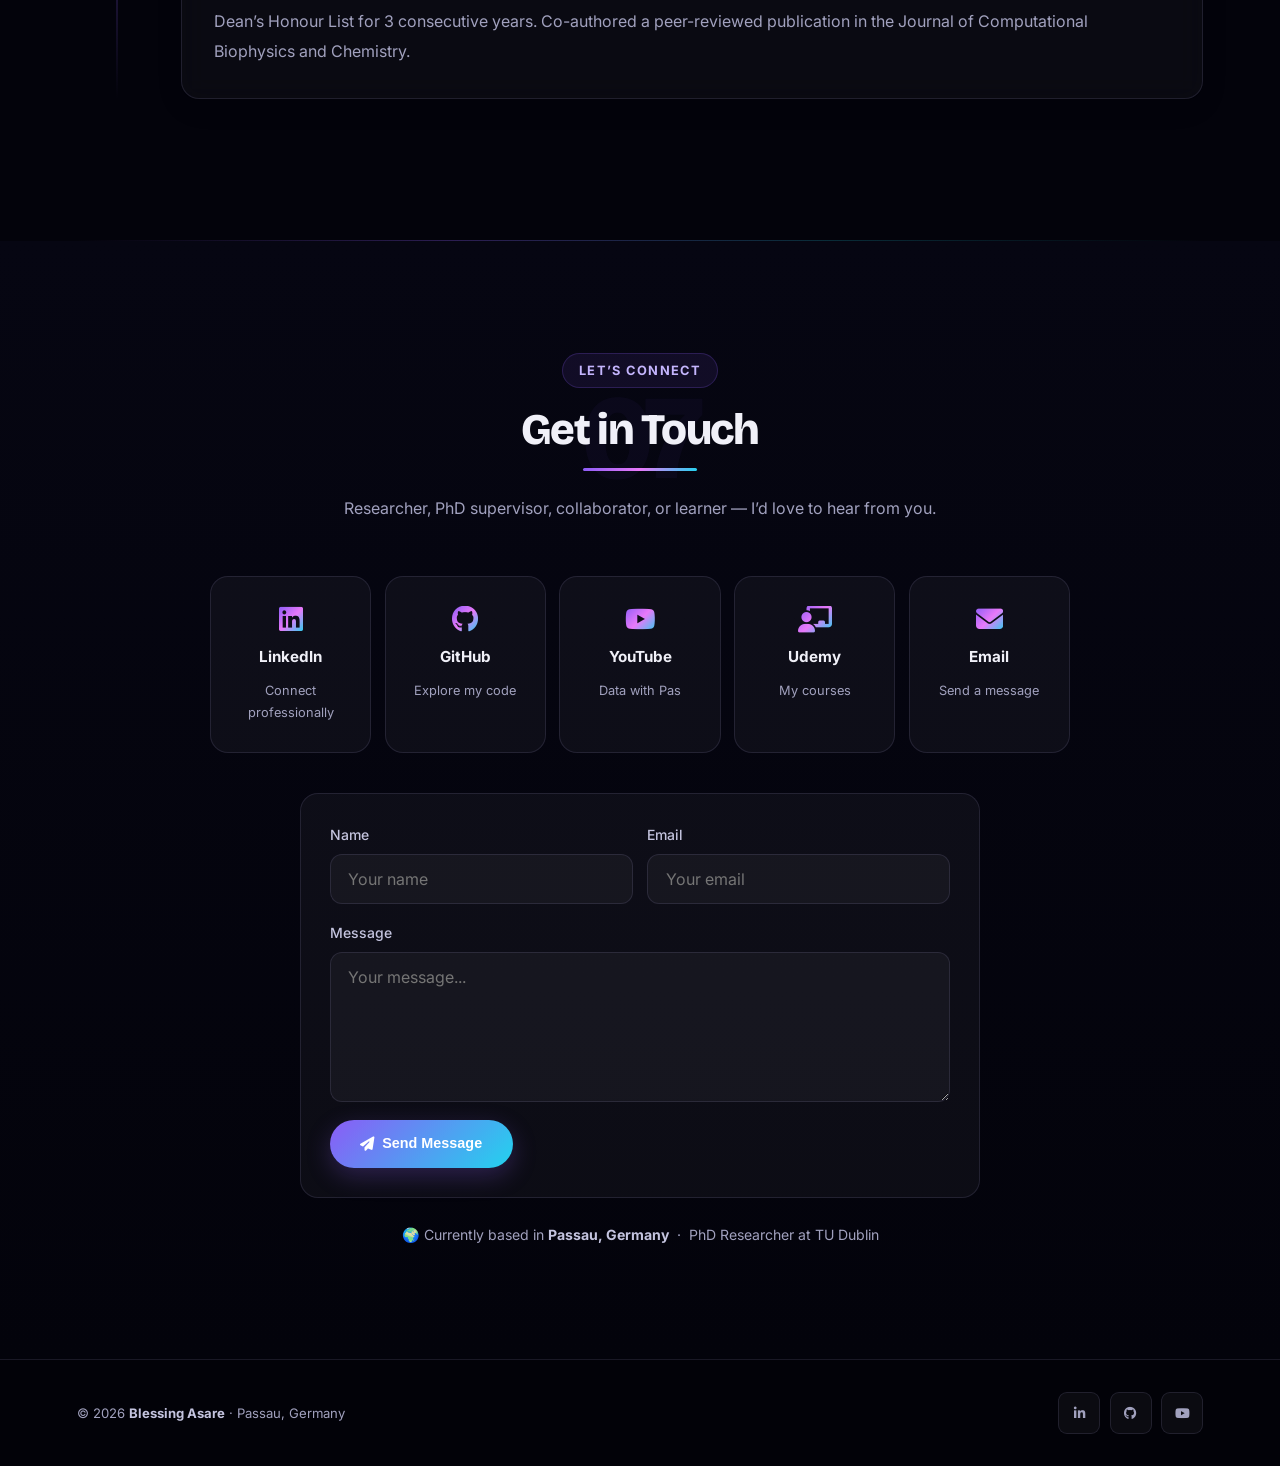
==== commit cb97f282: "Simplify PhD title to TU Dublin" ====
--- a/index.html
+++ b/index.html
@@ -3,9 +3,9 @@
 <head>
     <meta charset="UTF-8">
     <meta name="viewport" content="width=device-width, initial-scale=1.0">
-    <title>Blessing Asare | PhD Researcher in Medical Imaging AI</title>
-    <meta name="description" content="Blessing Asare — Research Ireland-funded PhD researcher at TU Dublin, specialising in multimodal ocular imaging, medical AI, and neurodegenerative disease biomarkers.">
-    <meta property="og:title" content="Blessing Asare | PhD Researcher in Medical Imaging AI">
+    <title>Blessing Asare | PhD Researcher at TU Dublin</title>
+    <meta name="description" content="Blessing Asare — PhD Researcher at TU Dublin, specialising in multimodal ocular imaging, medical AI, and neurodegenerative disease biomarkers.">
+    <meta property="og:title" content="Blessing Asare | PhD Researcher at TU Dublin">
     <meta property="og:description" content="Researcher in deep learning for medical imaging. 80+ certifications, IEEE iAims 2026 paper accepted, and Udemy instructor.">
     <meta property="og:image" content="https://pasbless1.github.io/portfolio/profile.jpg">
     <meta property="og:url" content="https://pasbless1.github.io/portfolio/">
@@ -15,7 +15,7 @@
     <meta name="twitter:description" content="Researcher in deep learning for medical imaging, explainability, and healthcare data.">
     <meta name="twitter:image" content="https://pasbless1.github.io/portfolio/profile.jpg">
     <script type="application/ld+json">
-    {"@context":"https://schema.org","@type":"Person","name":"Blessing Asare","jobTitle":"Research Ireland-funded PhD Researcher","affiliation":{"@type":"CollegeOrUniversity","name":"Technological University Dublin"},"url":"https://pasbless1.github.io/portfolio/","sameAs":["https://www.linkedin.com/in/blessing-asare","https://github.com/PasBless1","https://www.youtube.com/@DatawithPas"],"email":"asareblessing8@gmail.com","knowsAbout":["Medical Imaging","Multimodal Learning","Ocular Imaging","Neurodegenerative Disease Biomarkers","Explainable AI","Healthcare AI"]}
+    {"@context":"https://schema.org","@type":"Person","name":"Blessing Asare","jobTitle":"PhD Researcher at TU Dublin","affiliation":{"@type":"CollegeOrUniversity","name":"Technological University Dublin"},"url":"https://pasbless1.github.io/portfolio/","sameAs":["https://www.linkedin.com/in/blessing-asare","https://github.com/PasBless1","https://www.youtube.com/@DatawithPas"],"email":"asareblessing8@gmail.com","knowsAbout":["Medical Imaging","Multimodal Learning","Ocular Imaging","Neurodegenerative Disease Biomarkers","Explainable AI","Healthcare AI"]}
     </script>
     <link href="https://fonts.googleapis.com/css2?family=Inter:wght@300;400;500;600;700;800;900&family=Bricolage+Grotesque:opsz,wght@12..96,400;12..96,500;12..96,600;12..96,700;12..96,800&display=swap" rel="stylesheet">
     <link rel="stylesheet" href="https://cdn.jsdelivr.net/npm/@fortawesome/fontawesome-free@6.5.2/css/all.min.css" crossorigin="anonymous">
@@ -694,7 +694,7 @@
     <div class="hero-grid-bg"></div>
 
     <div class="hero-left">
-        <div class="hero-eyebrow"><span class="dot"></span>&nbsp; Research Ireland-funded PhD Researcher at TU Dublin</div>
+        <div class="hero-eyebrow"><span class="dot"></span>&nbsp; PhD Researcher at TU Dublin at TU Dublin</div>
         <h1 class="hero-title"><span class="ln"><span class="ln-in">Hi, I&rsquo;m</span></span><span class="ln"><span class="ln-in"><span class="name">Blessing Asare</span></span></span></h1>
         <div class="hero-role">
             <span class="role-pill">Medical Imaging AI</span>
@@ -702,7 +702,7 @@
             <span class="role-pill">Clinical AI</span>
         </div>
         <p class="hero-desc">
-            I am a <strong>Research Ireland-funded PhD researcher at Technological University Dublin</strong>. My doctoral research focuses on <strong>multimodal ocular imaging for neurodegenerative disease biomarkers</strong>, building on my MSc Digital Health training and experience in interpretable, clinically relevant medical AI.
+            I am a <strong>PhD Researcher at TU Dublin</strong>. My doctoral research focuses on <strong>multimodal ocular imaging for neurodegenerative disease biomarkers</strong>, building on my MSc Digital Health training and experience in interpretable, clinically relevant medical AI.
         </p>
         <div class="hero-actions">
             <a href="#projects" class="btn btn-grad"><i class="fas fa-code"></i> View My Work</a>
@@ -764,7 +764,7 @@
                     <img src="[data-uri]" alt="Blessing Asare — Medical AI Researcher" loading="lazy">
                 </div>
                 <div class="about-name">Blessing Asare</div>
-                <div class="about-title">PhD Researcher &middot; TU Dublin<br>Research Ireland Scholar</div>
+                <div class="about-title">PhD Researcher at TU Dublin<br></div>
                 <div class="about-location"><i class="fas fa-map-marker-alt" style="color:var(--violet-light);font-size:.75rem"></i> Passau, Bavaria, Germany</div>
                 <div class="about-badges">
                     <span class="badge">Medical AI</span>
@@ -779,13 +779,13 @@
                 </div>
             </div>
             <div class="about-content reveal">
-                <p>I&rsquo;m a <strong>Research Ireland-funded PhD researcher at Technological University Dublin</strong>. My doctoral research investigates how multimodal ocular imaging can support the identification and evaluation of biomarkers for neurodegenerative disease.</p>
+                <p>I&rsquo;m a <strong>PhD Researcher at TU Dublin</strong>. My doctoral research investigates how multimodal ocular imaging can support the identification and evaluation of biomarkers for neurodegenerative disease.</p>
                 <p>I hold an MSc in Digital Health from <strong>Technische Hochschule Deggendorf (THD)</strong> and a BSc in Biomedical Engineering from the University of Ghana. I develop interpretable, uncertainty-aware medical AI systems that connect rigorous machine learning with clinically useful, real-world applications.</p>
                 <p>My work spans the complete ML lifecycle — from raw data ingestion and preprocessing, through architecture design, model training, and explainability integration (<strong>Grad-CAM, saliency mapping</strong>), to deployment of production-ready clinical AI systems backed by peer-reviewed research.</p>
                 <p>Beyond research, I teach on <strong>Udemy</strong> and share tutorials on YouTube as <strong>&ldquo;Data with Pas&rdquo;</strong>, making applied data science and medical AI accessible. I hold <strong>80+ professional certifications</strong> spanning IBM, CFI, Coursera, Google, and more.</p>
                 <ul class="about-highlights">
                     <li><i class="fas fa-flask"></i> MSc Digital Health completed 2026 — thesis on hierarchical deep learning for diabetic retinopathy detection with Grad-CAM explainability</li>
-                    <li><i class="fas fa-graduation-cap"></i> Research Ireland-funded PhD researcher at TU Dublin — multimodal ocular imaging for neurodegenerative disease biomarkers</li>
+                    <li><i class="fas fa-graduation-cap"></i> PhD Researcher at TU Dublin — multimodal ocular imaging for neurodegenerative disease biomarkers</li>
                     <li><i class="fas fa-book-open"></i> <span>Published in the <em>Journal of Computational Biophysics and Chemistry</em> (World Scientific)</span></li>
                     <li><i class="fas fa-microchip"></i> End-to-end medical AI systems in ophthalmology, oncology &amp; neuroimaging</li>
                     <li><i class="fas fa-chalkboard-teacher"></i> Udemy instructor &amp; YouTube educator — &ldquo;Data with Pas&rdquo;</li>
@@ -998,8 +998,8 @@
                 <div class="tl-left"><div class="tl-dot"></div></div>
                 <div class="glass tl-card">
                     <div class="tl-period">2026 &ndash; Present</div>
-                    <div class="tl-title">PhD Researcher — Medical Imaging AI</div>
-                    <div class="tl-org">Technological University Dublin &middot; Research Ireland-funded</div>
+                    <div class="tl-title">PhD Researcher at TU Dublin</div>
+                    <div class="tl-org">Technological University Dublin</div>
                     <div class="tl-desc">Doctoral research on multimodal ocular imaging for neurodegenerative disease biomarkers. The work explores clinically meaningful, reliable AI approaches for analysing ocular imaging data and supporting translational medical research.</div>
                 </div>
             </div>
@@ -1073,7 +1073,7 @@
                 <div class="form-success" id="form-success" role="status" hidden>Message sent! I'll get back to you soon.</div>
 <div class="form-error" id="form-error" role="alert" hidden>Your message could not be sent. Please try again or <a href="mailto:asareblessing8@gmail.com">email me directly</a>.</div>
             </form>
-            <p class="contact-footer-note reveal">🌍 Currently based in <strong>Passau, Germany</strong> &nbsp;&middot;&nbsp; Research Ireland-funded PhD researcher at TU Dublin</p>
+            <p class="contact-footer-note reveal">🌍 Currently based in <strong>Passau, Germany</strong> &nbsp;&middot;&nbsp; PhD Researcher at TU Dublin</p>
         </div>
     </div>
 </section>
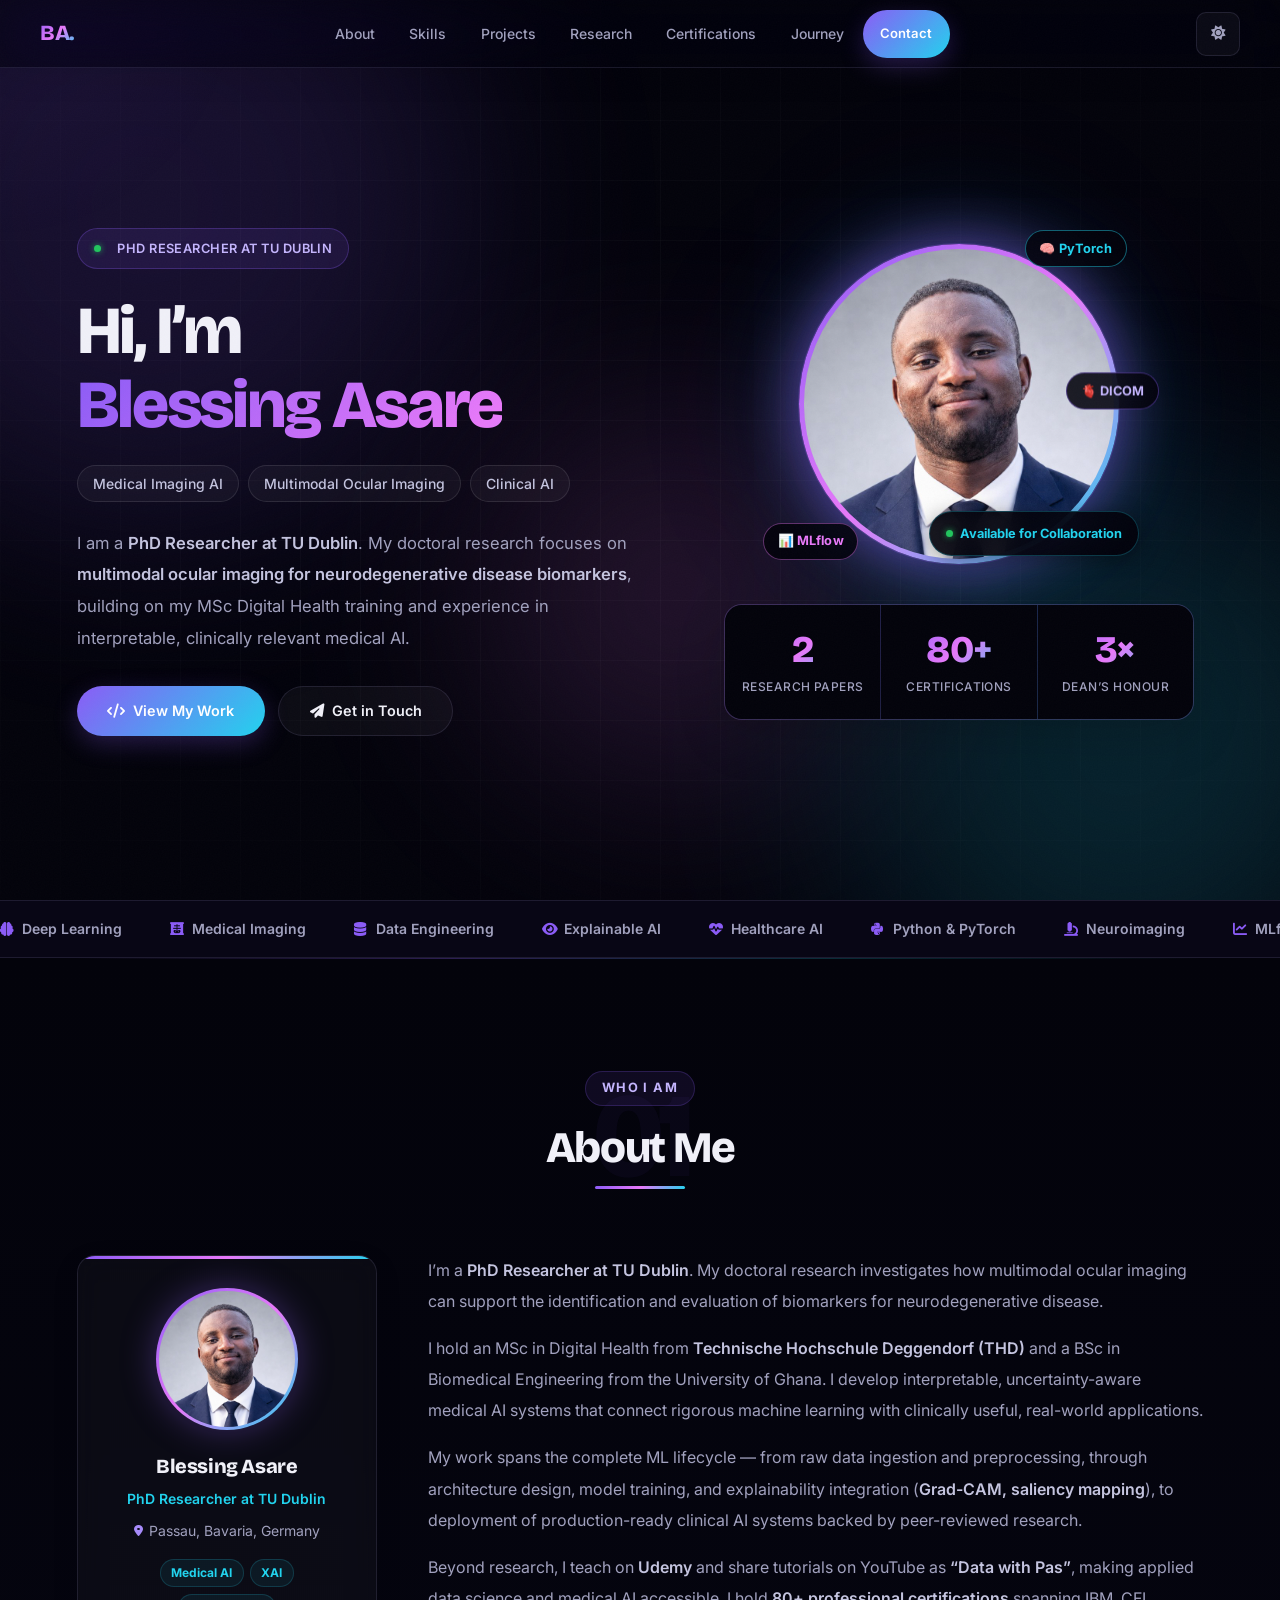
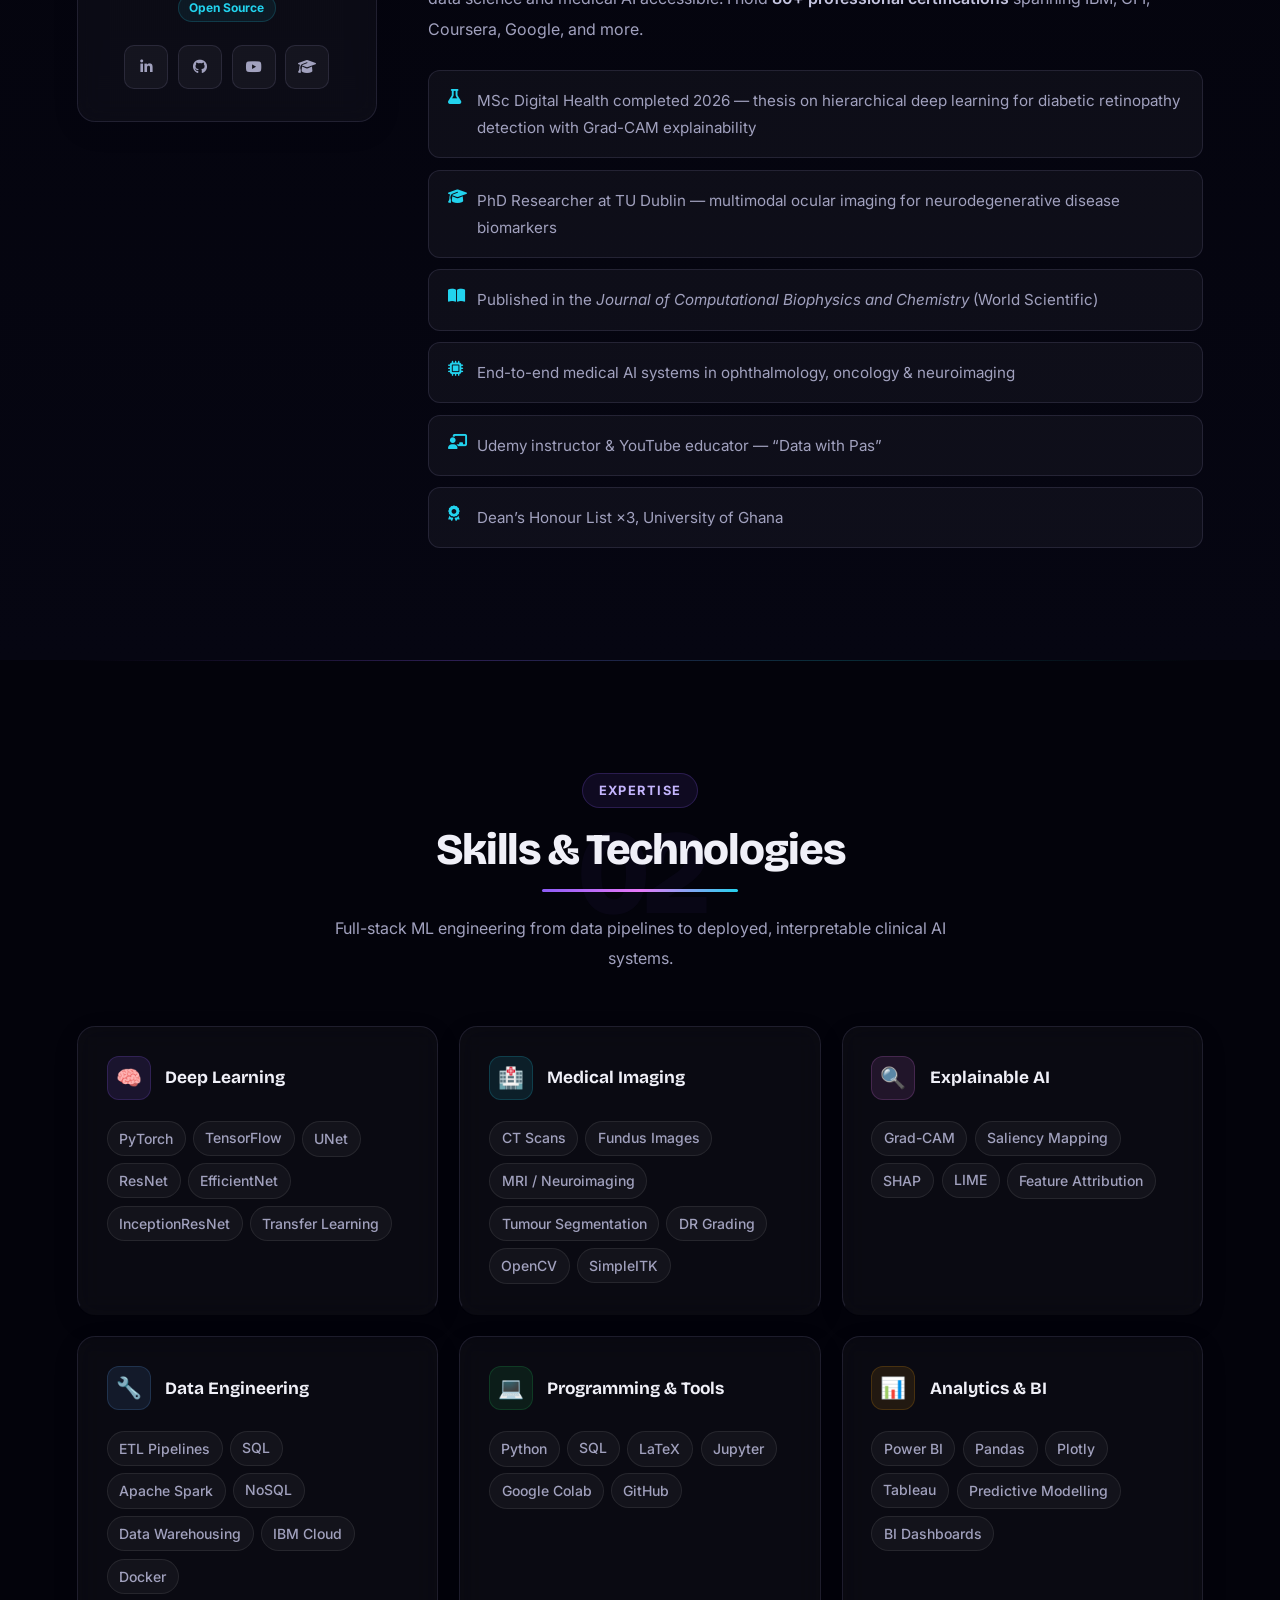
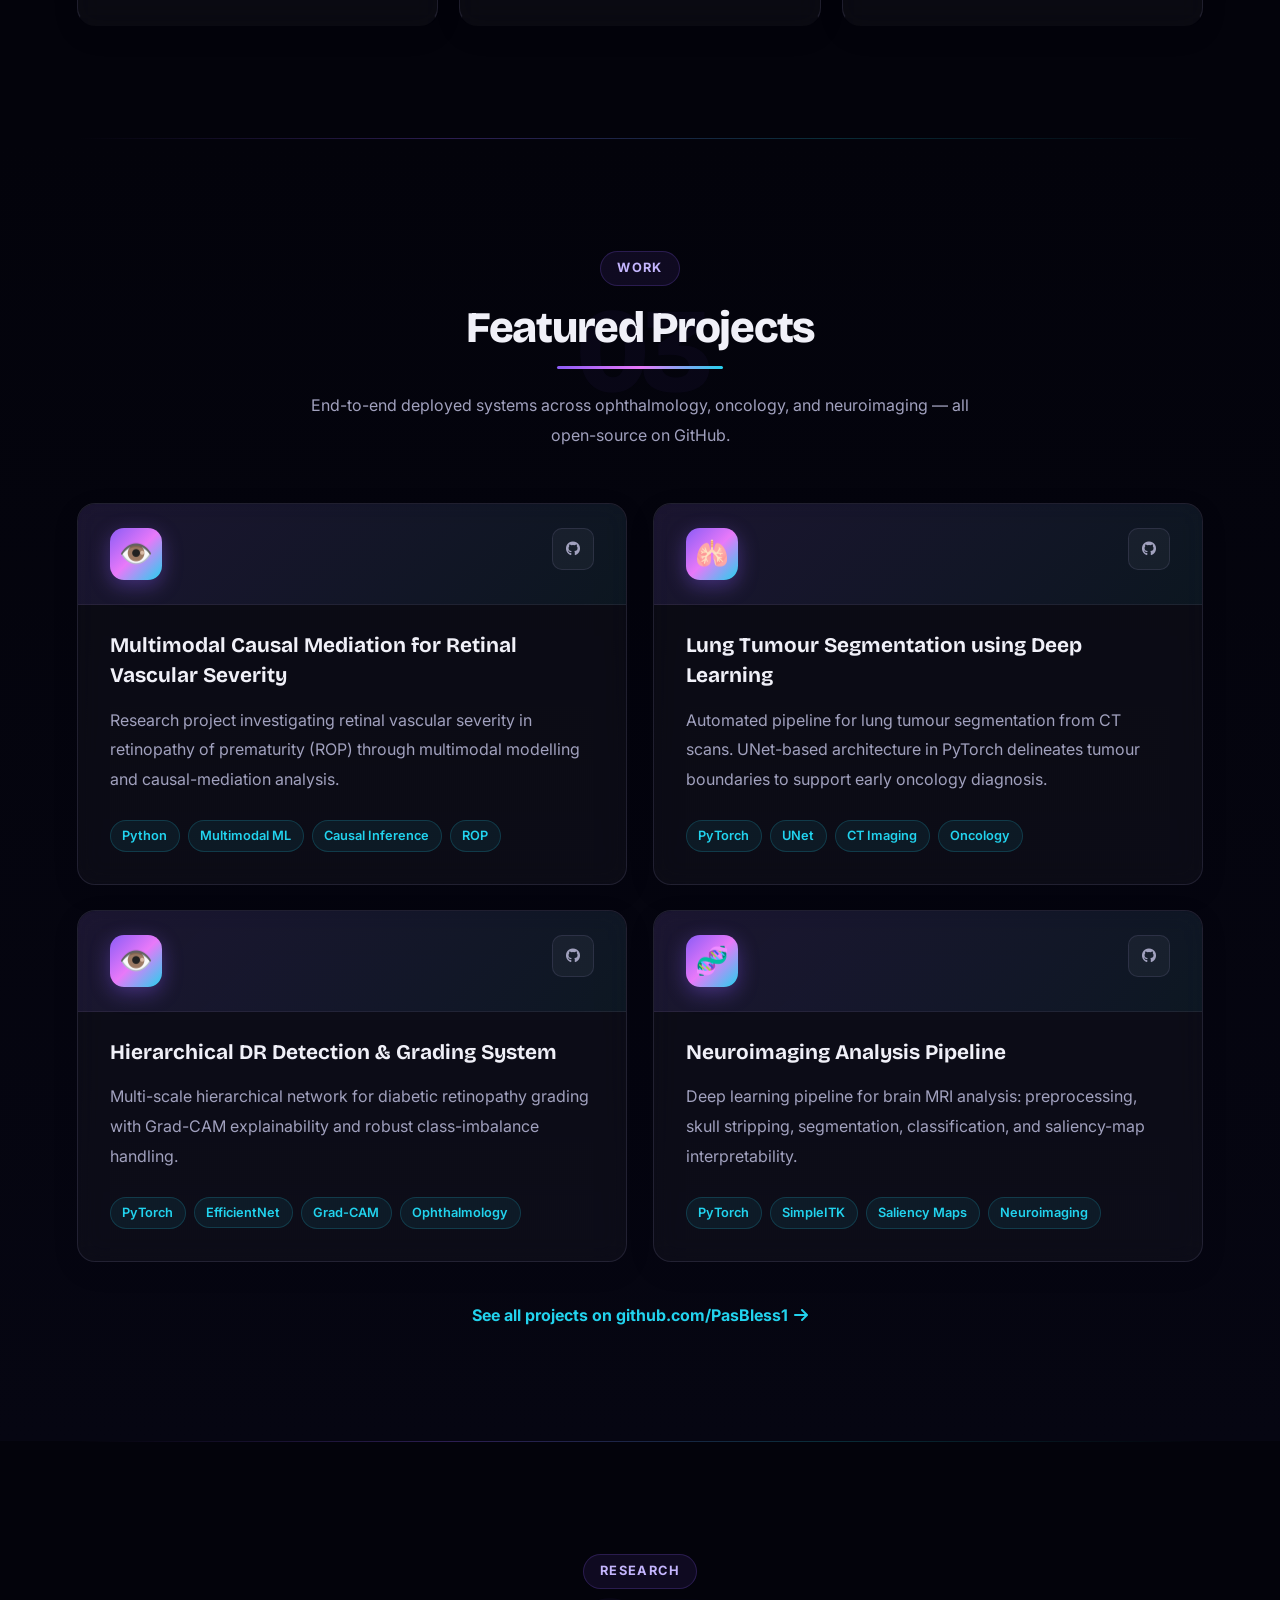
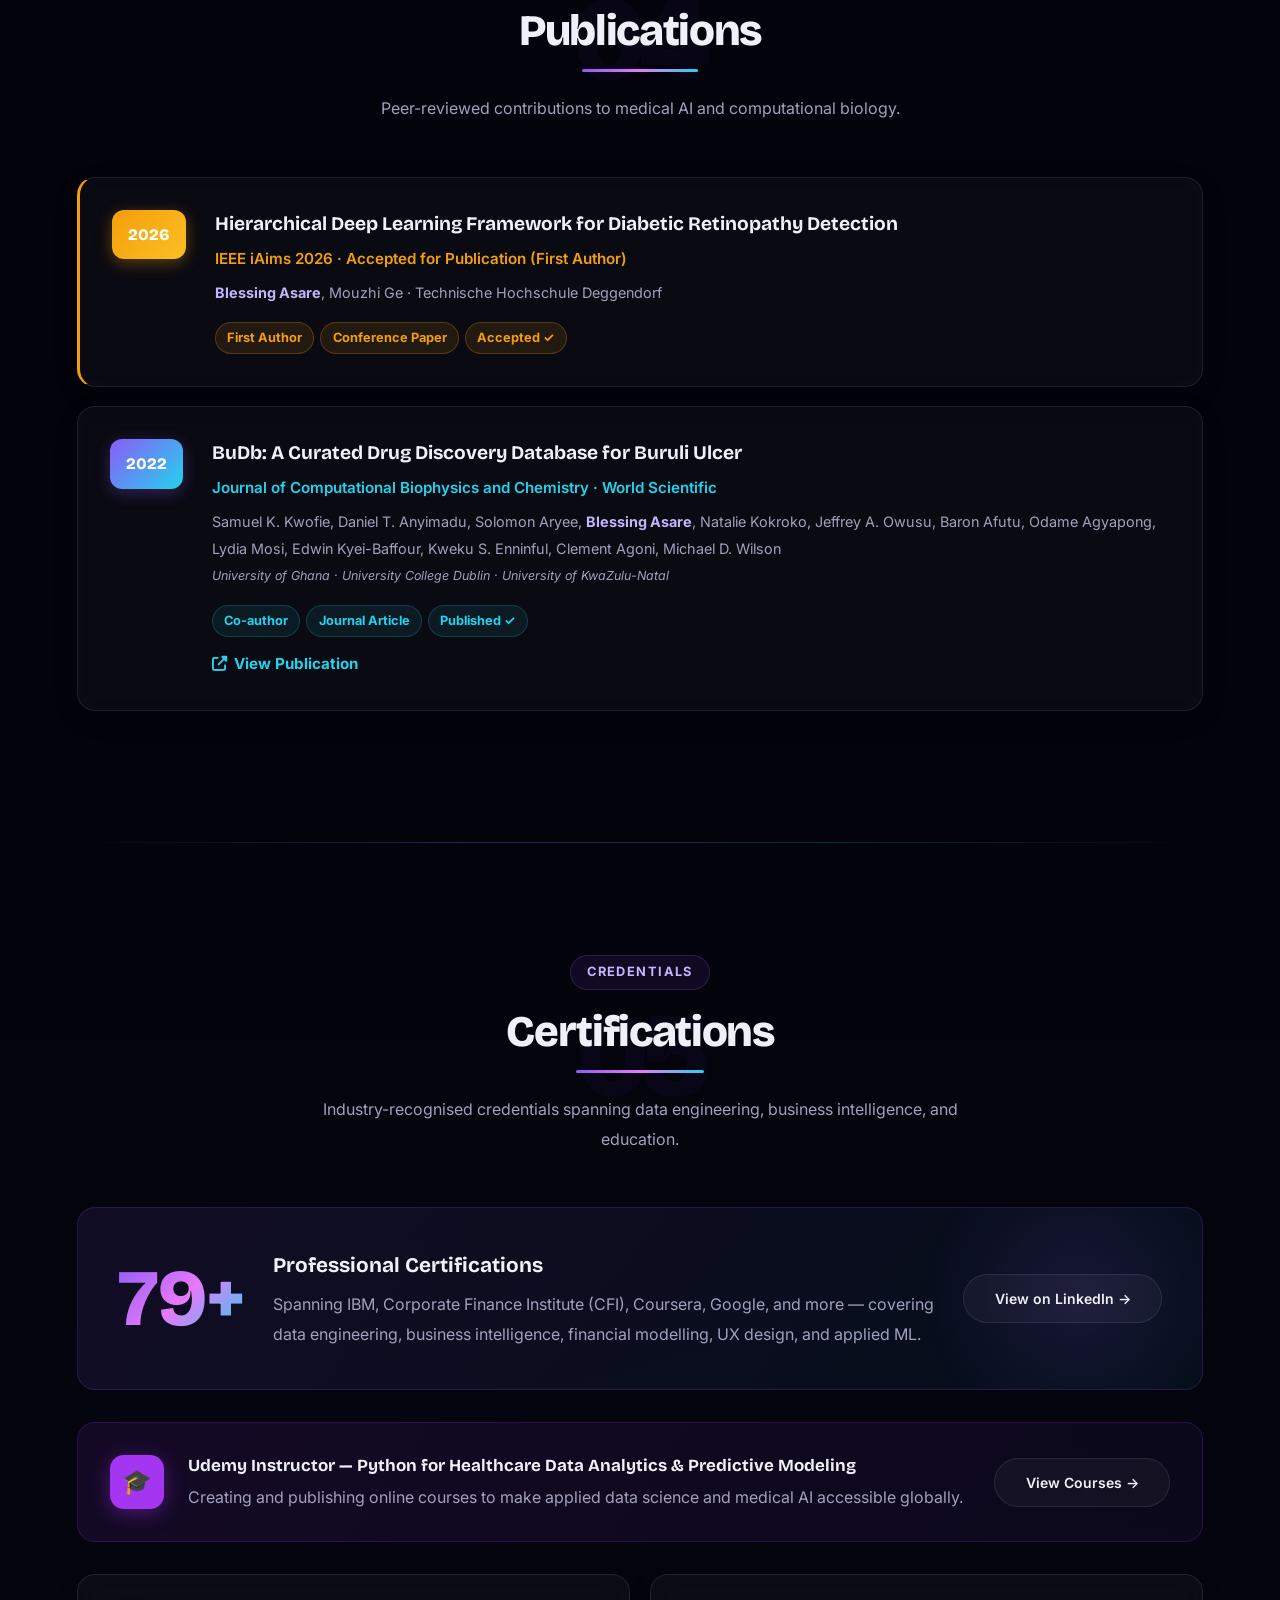
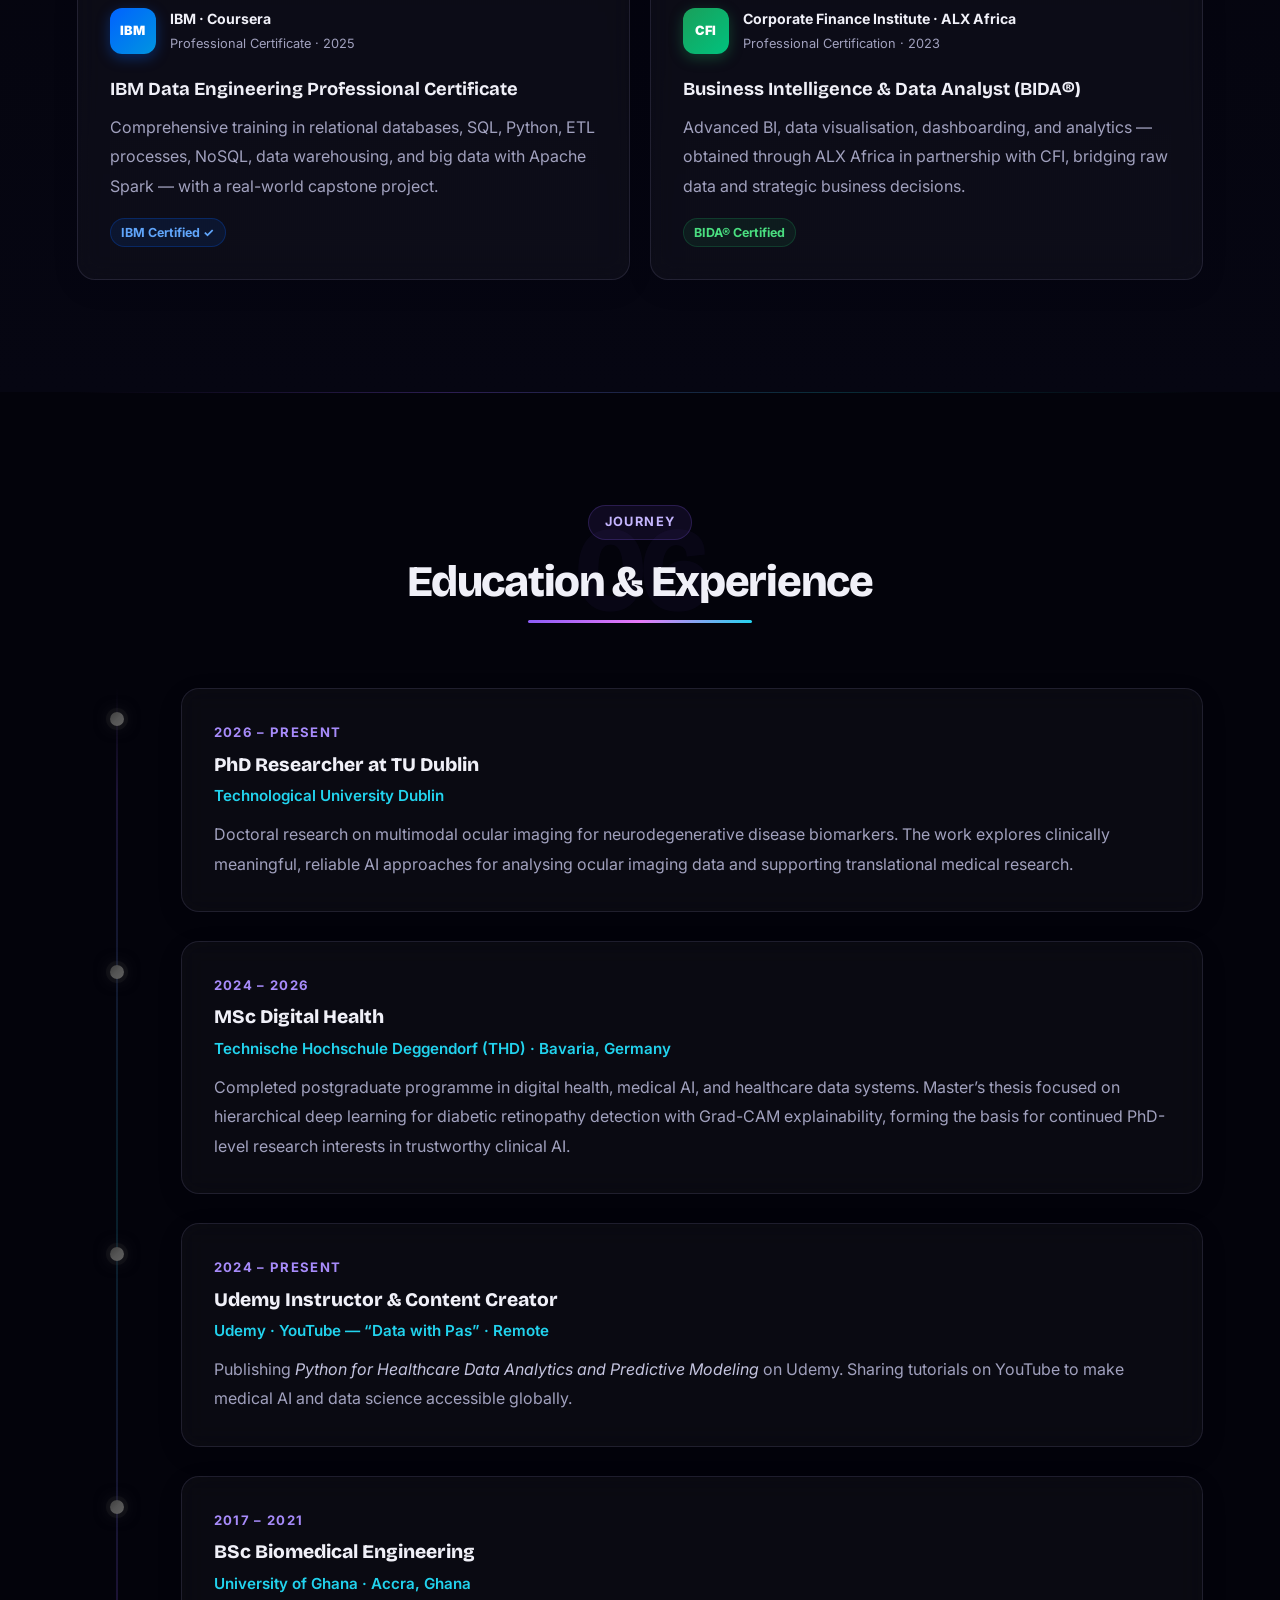
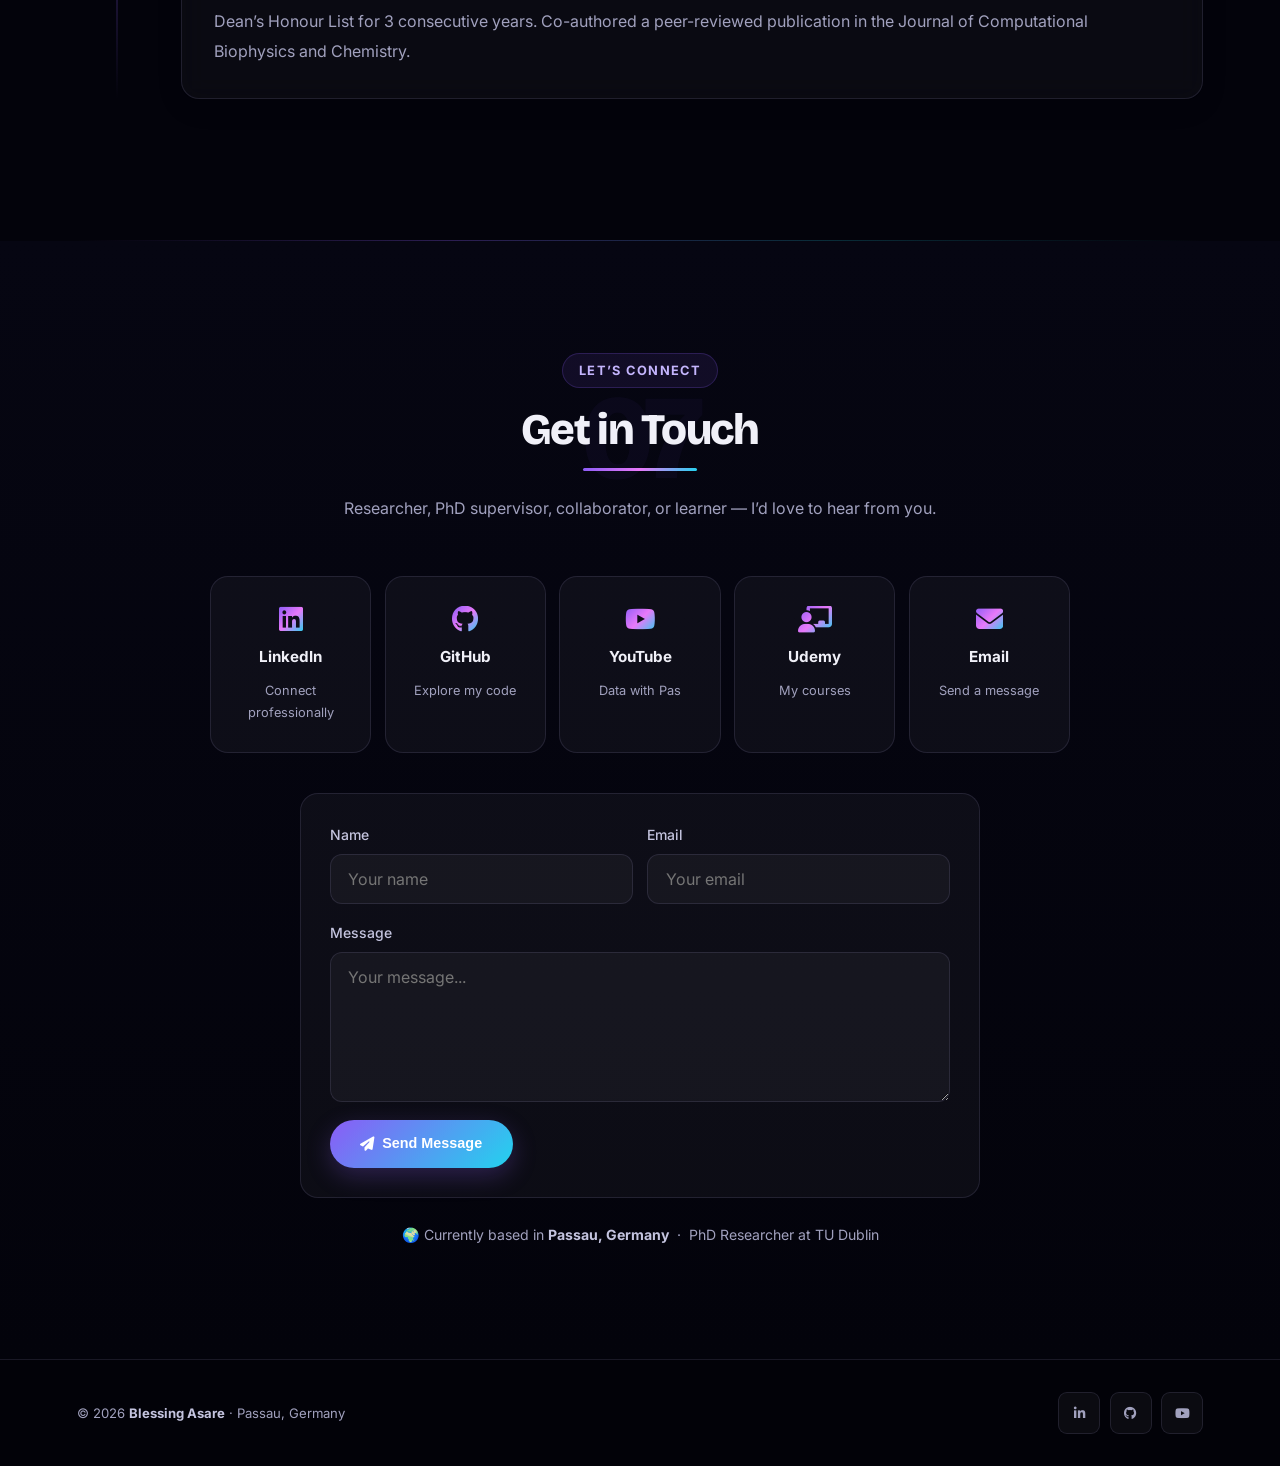
==== commit eaee2a42: "Fix duplicated TU Dublin title" ====
--- a/index.html
+++ b/index.html
@@ -694,7 +694,7 @@
     <div class="hero-grid-bg"></div>
 
     <div class="hero-left">
-        <div class="hero-eyebrow"><span class="dot"></span>&nbsp; PhD Researcher at TU Dublin at TU Dublin</div>
+        <div class="hero-eyebrow"><span class="dot"></span>&nbsp; PhD Researcher at TU Dublin</div>
         <h1 class="hero-title"><span class="ln"><span class="ln-in">Hi, I&rsquo;m</span></span><span class="ln"><span class="ln-in"><span class="name">Blessing Asare</span></span></span></h1>
         <div class="hero-role">
             <span class="role-pill">Medical Imaging AI</span>
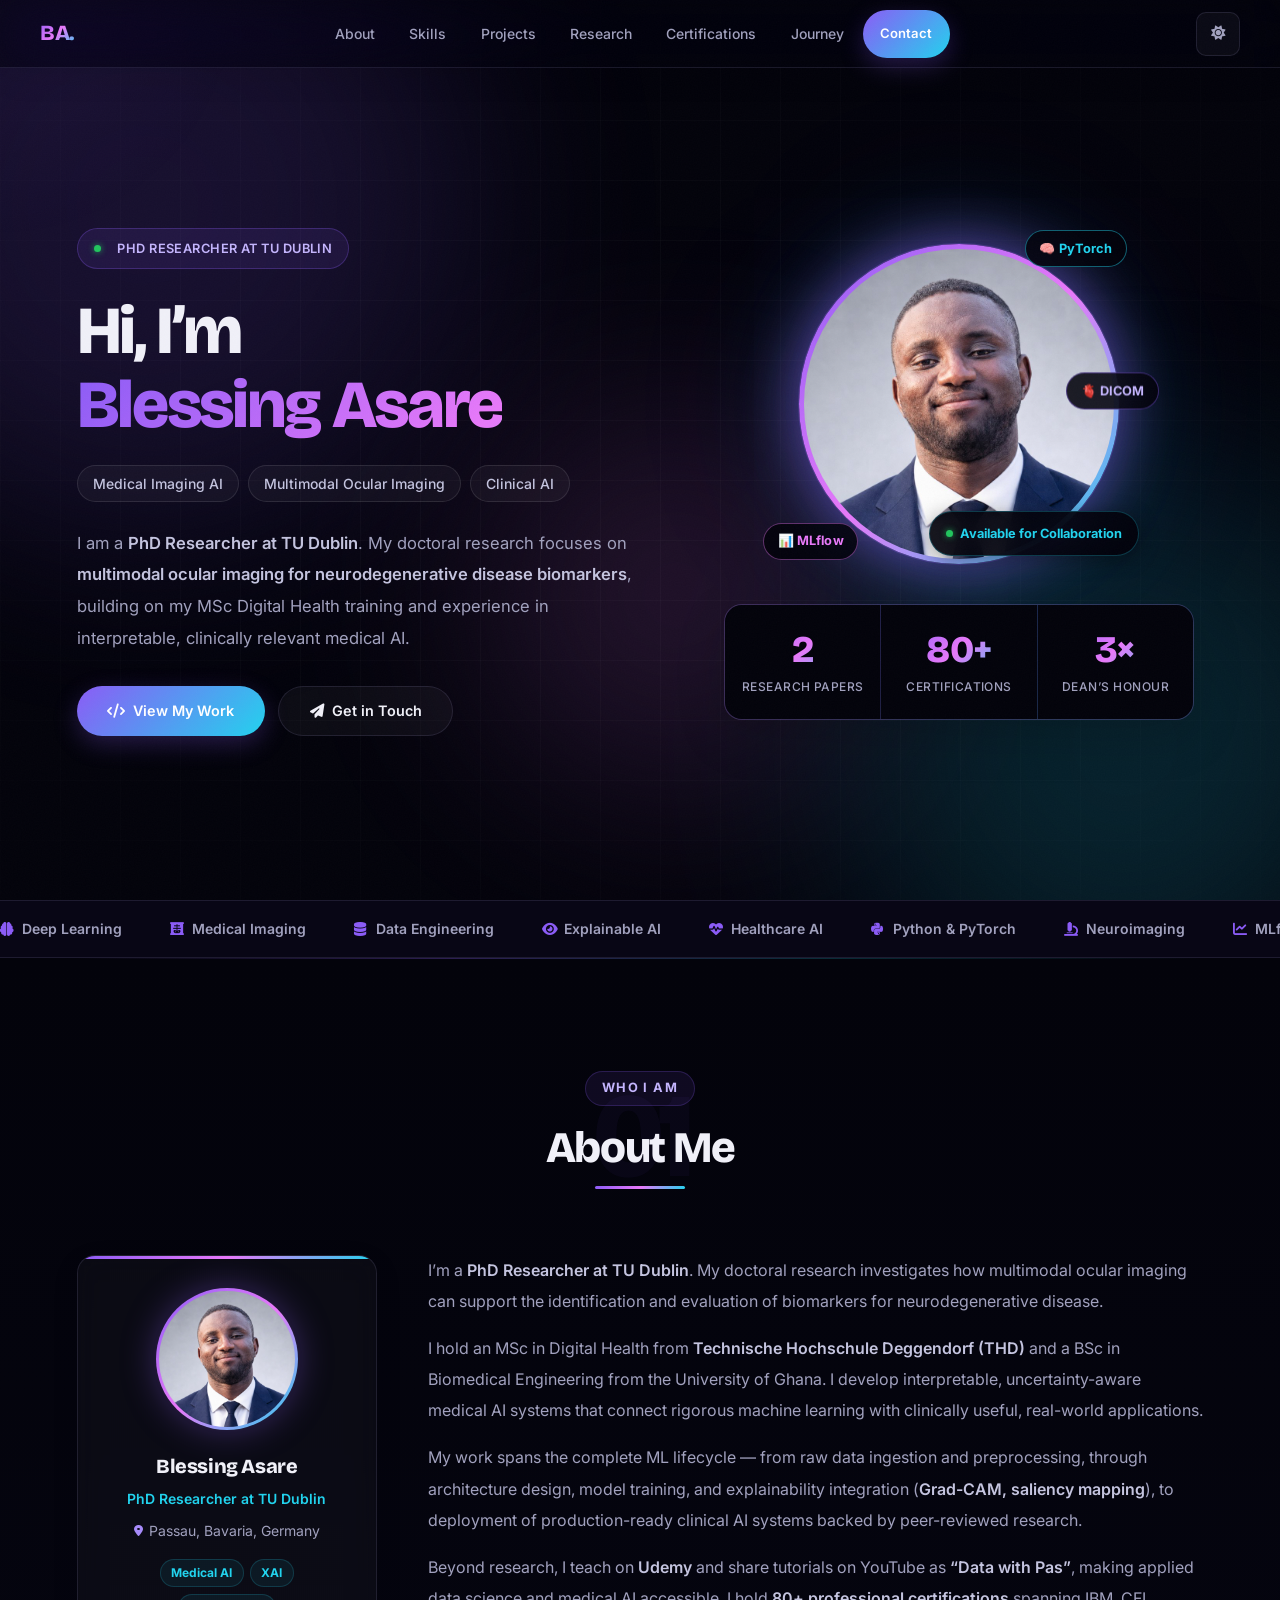
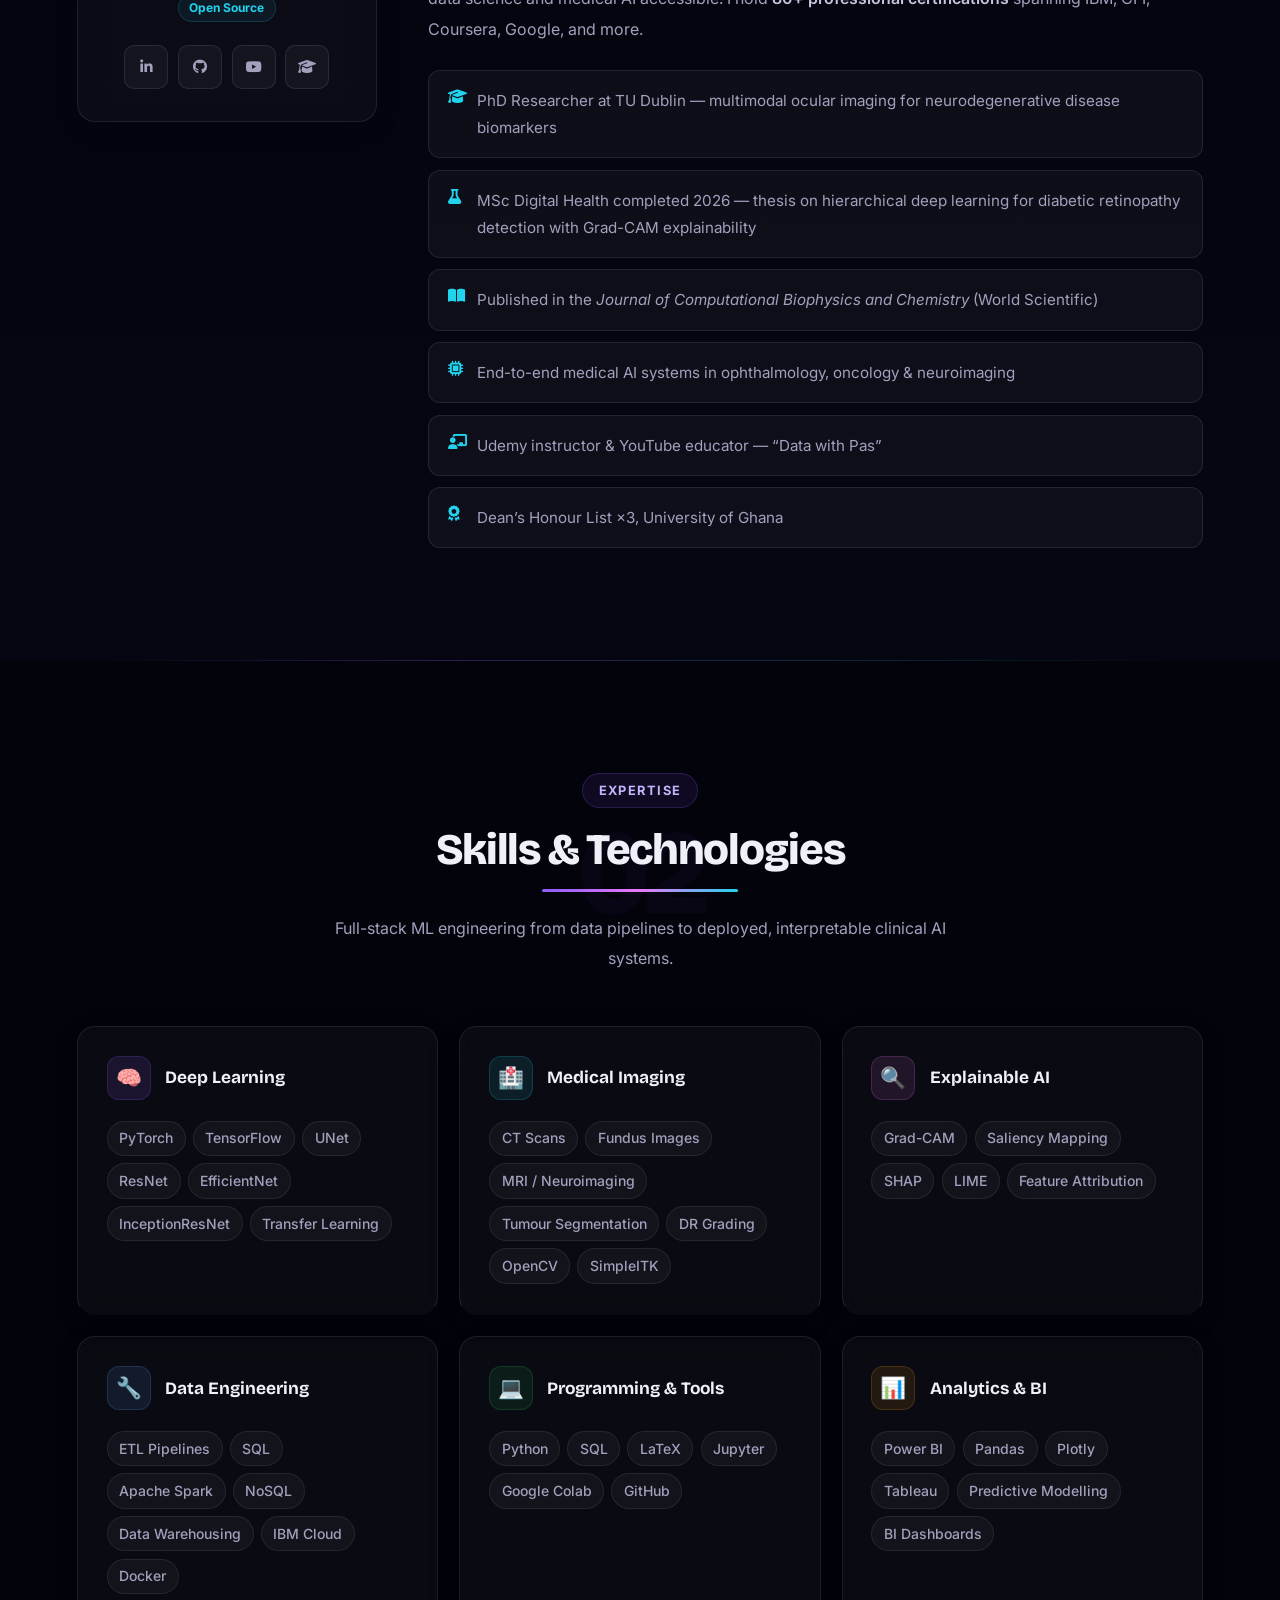
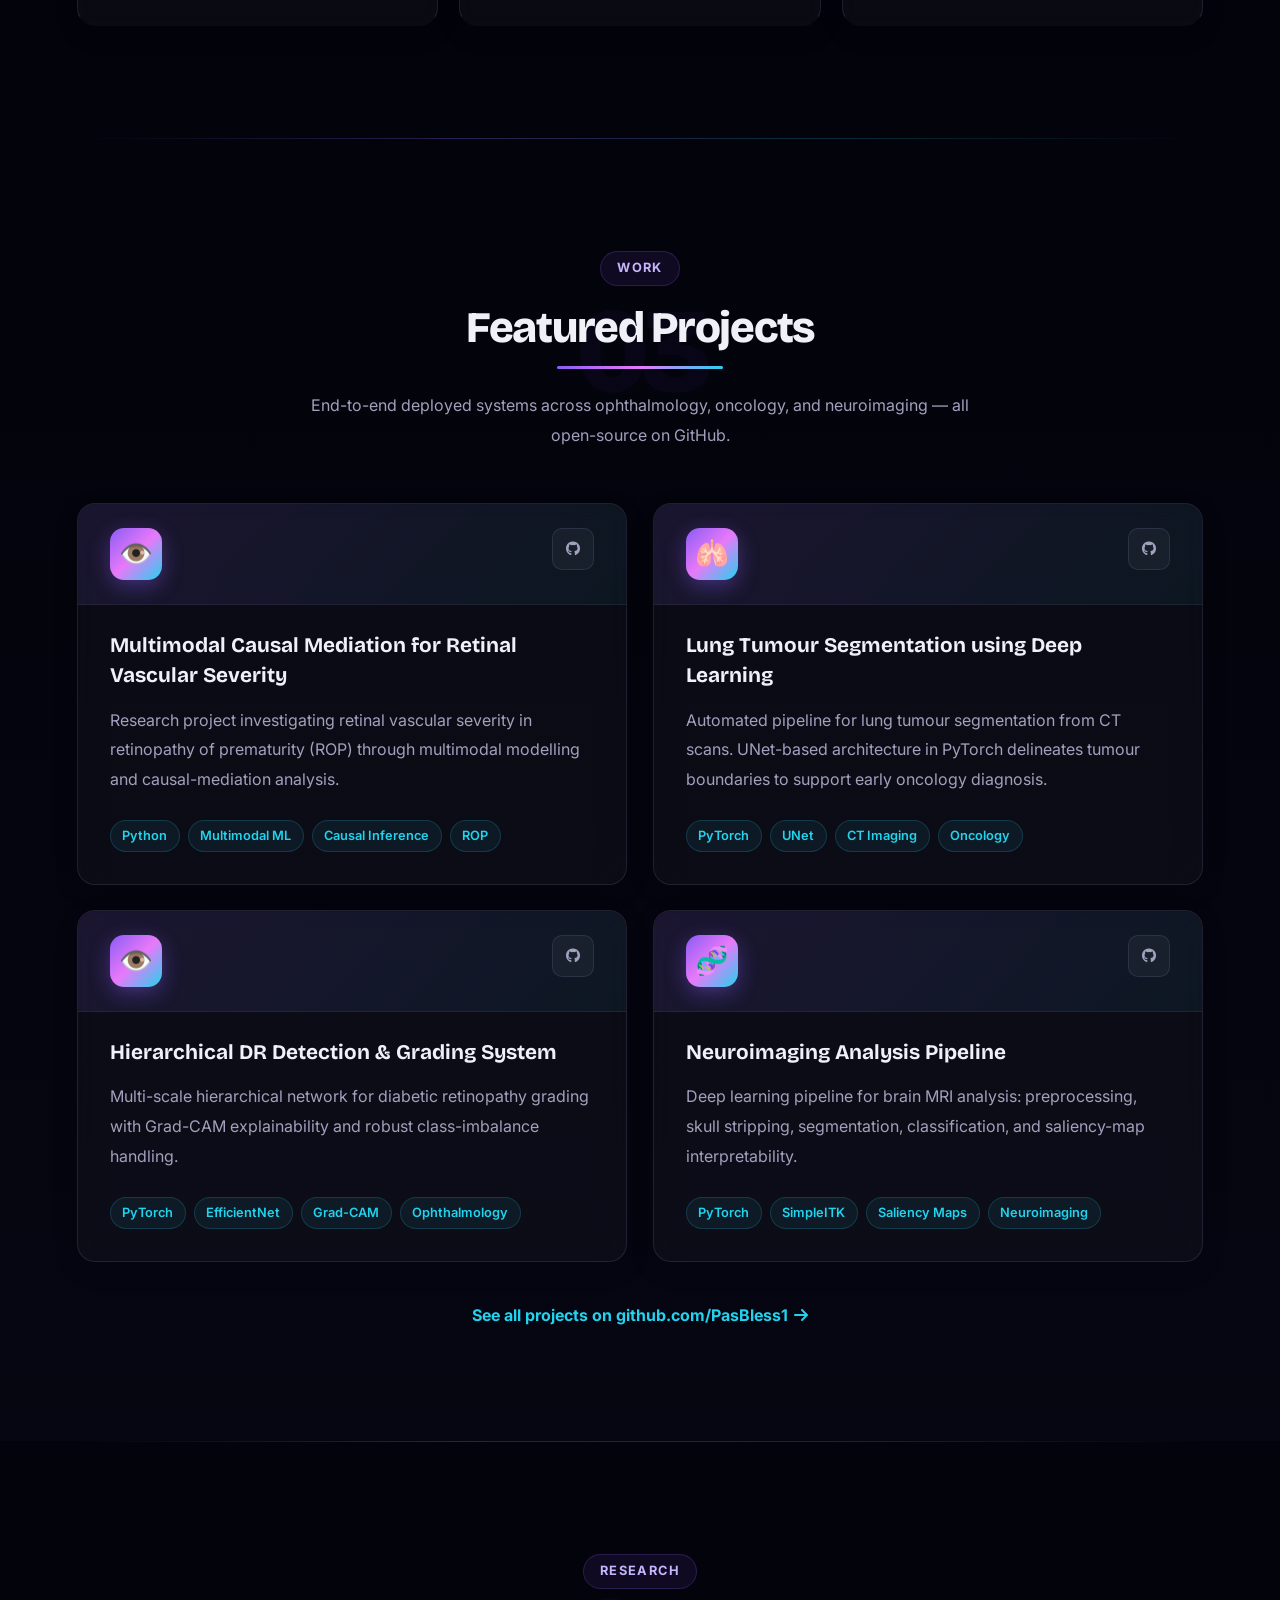
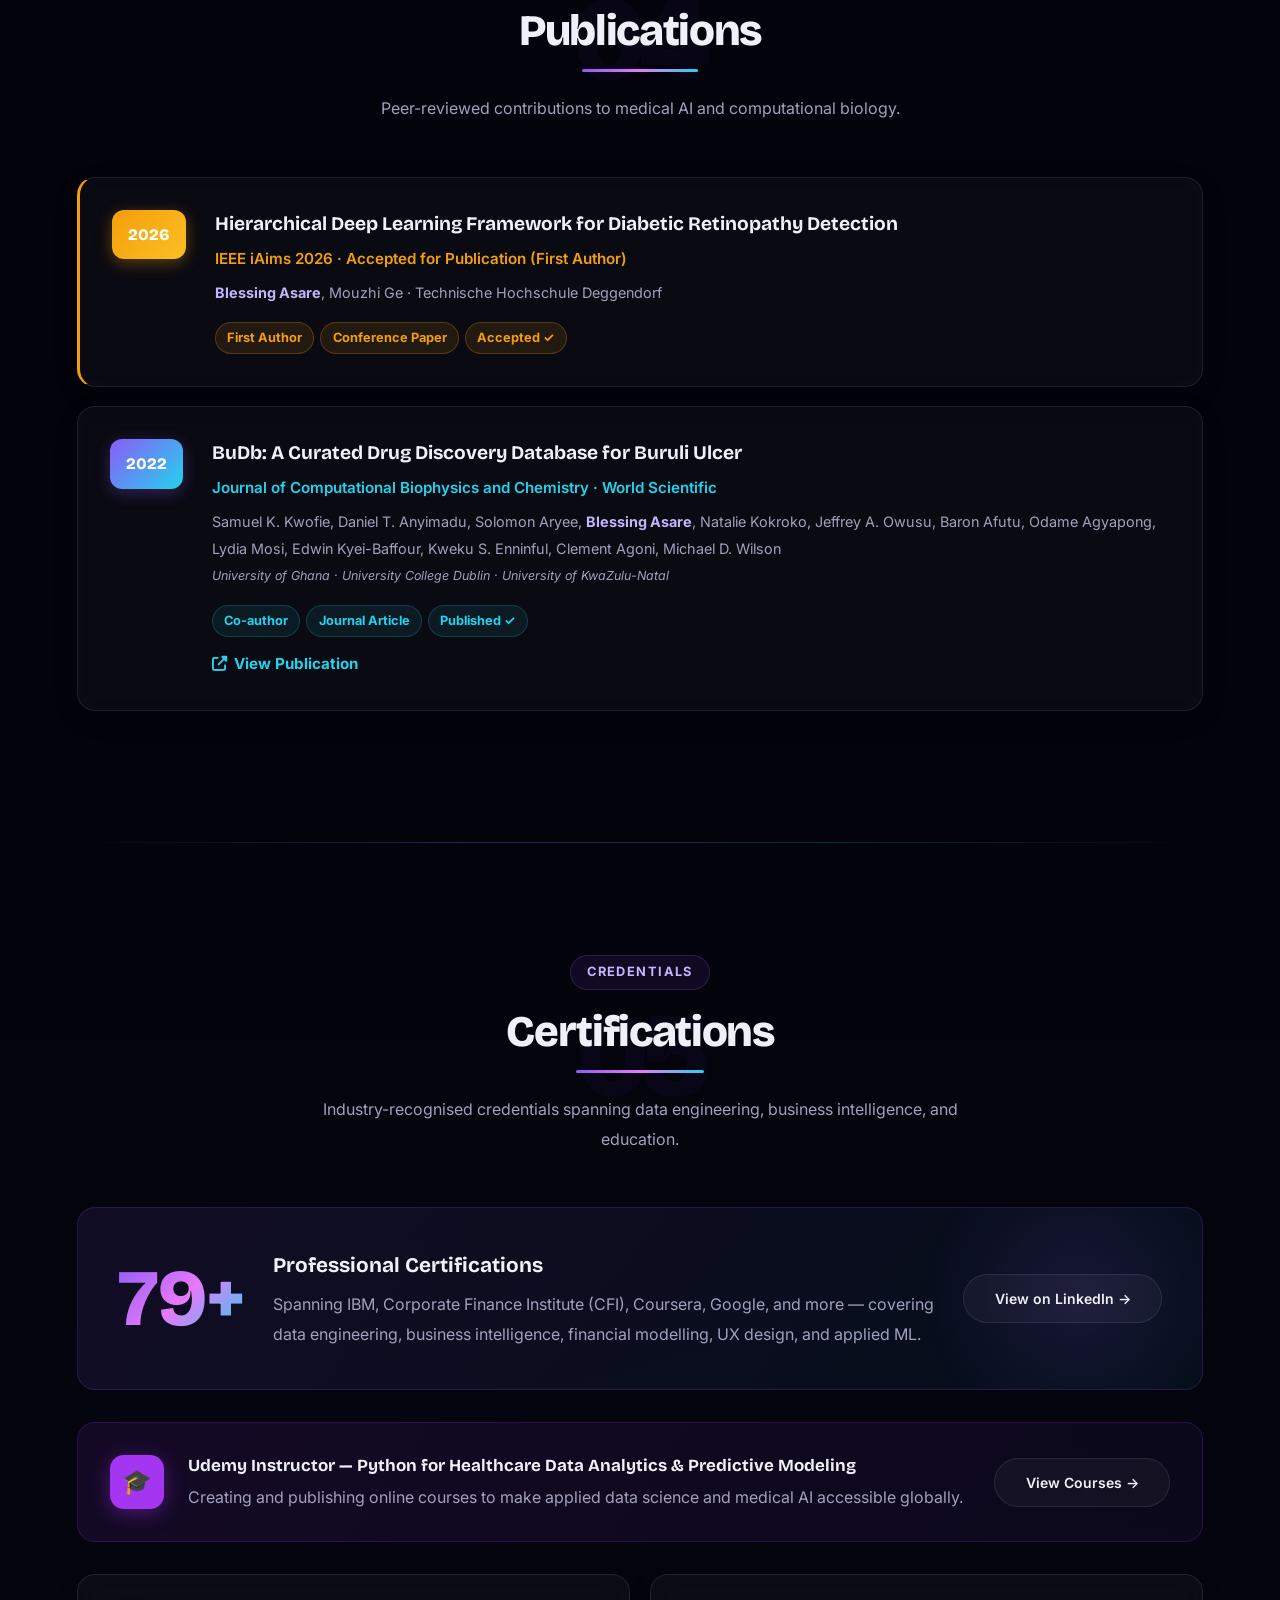
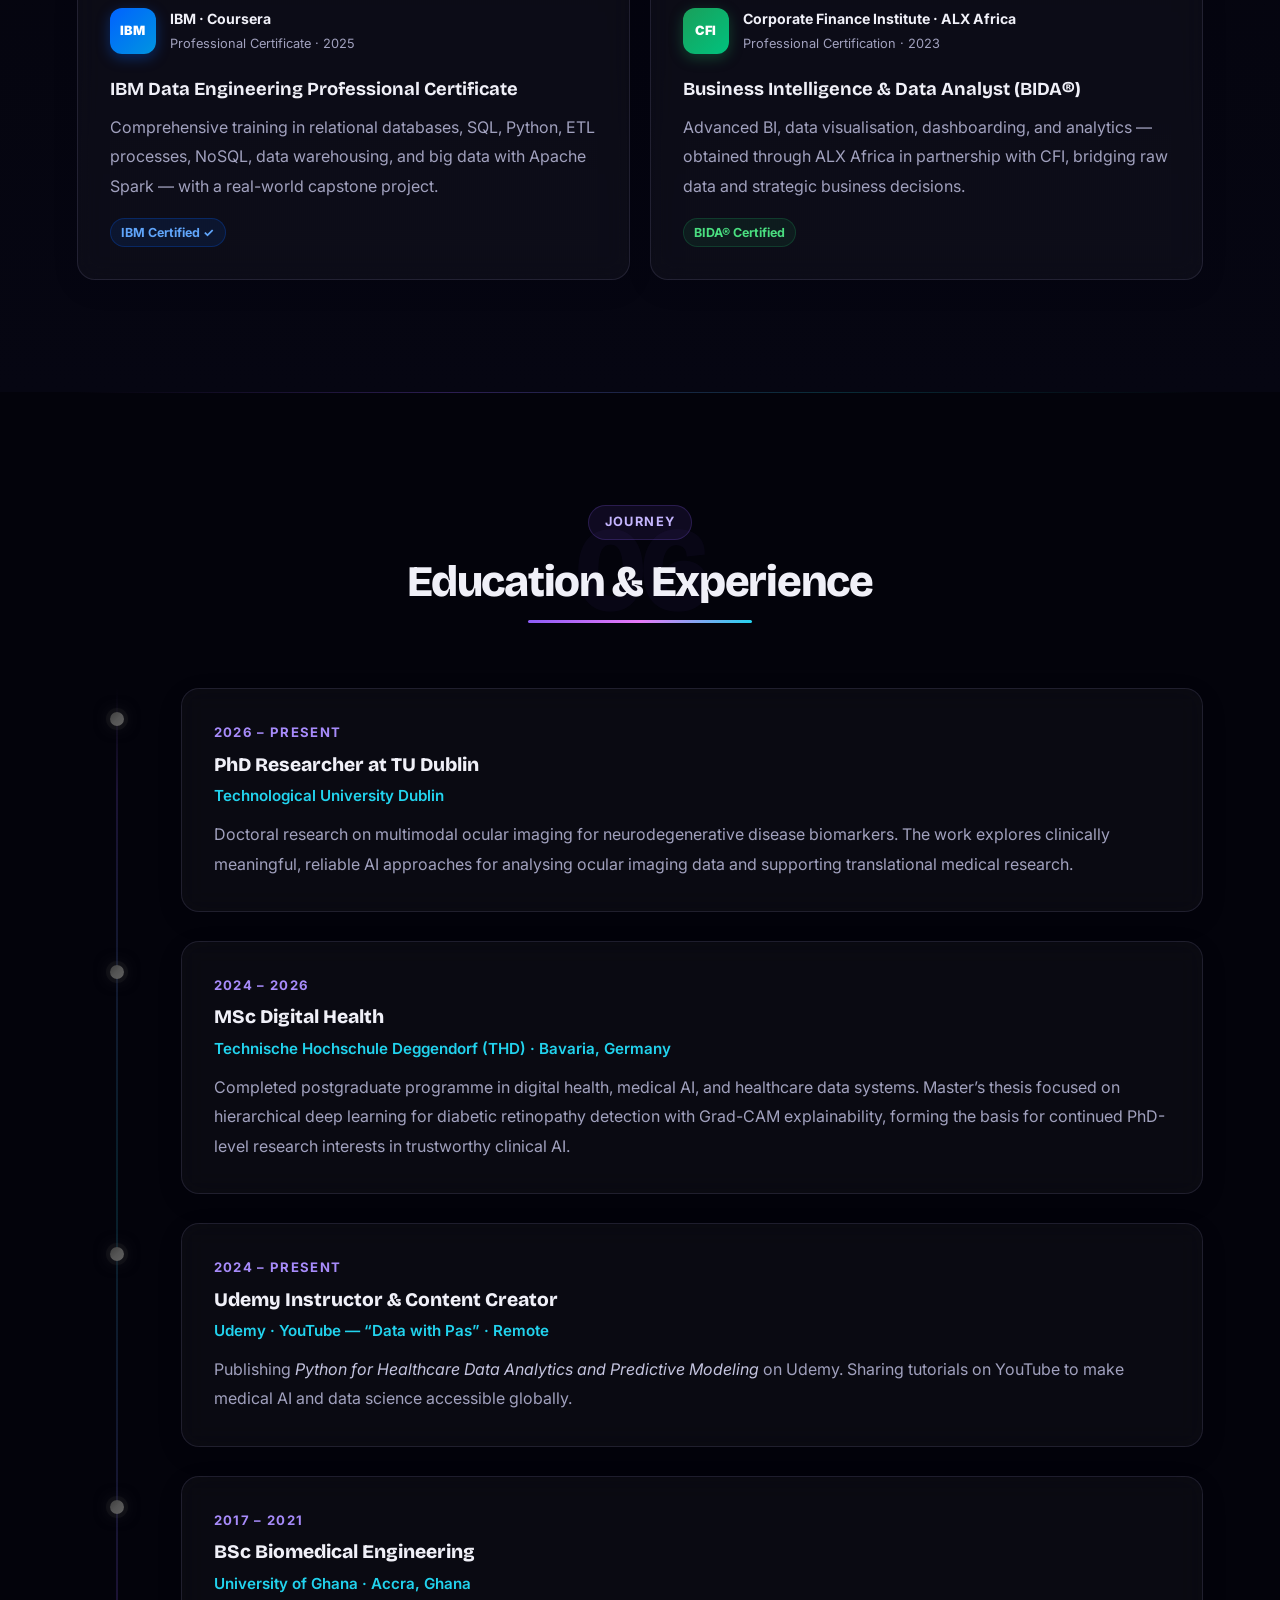
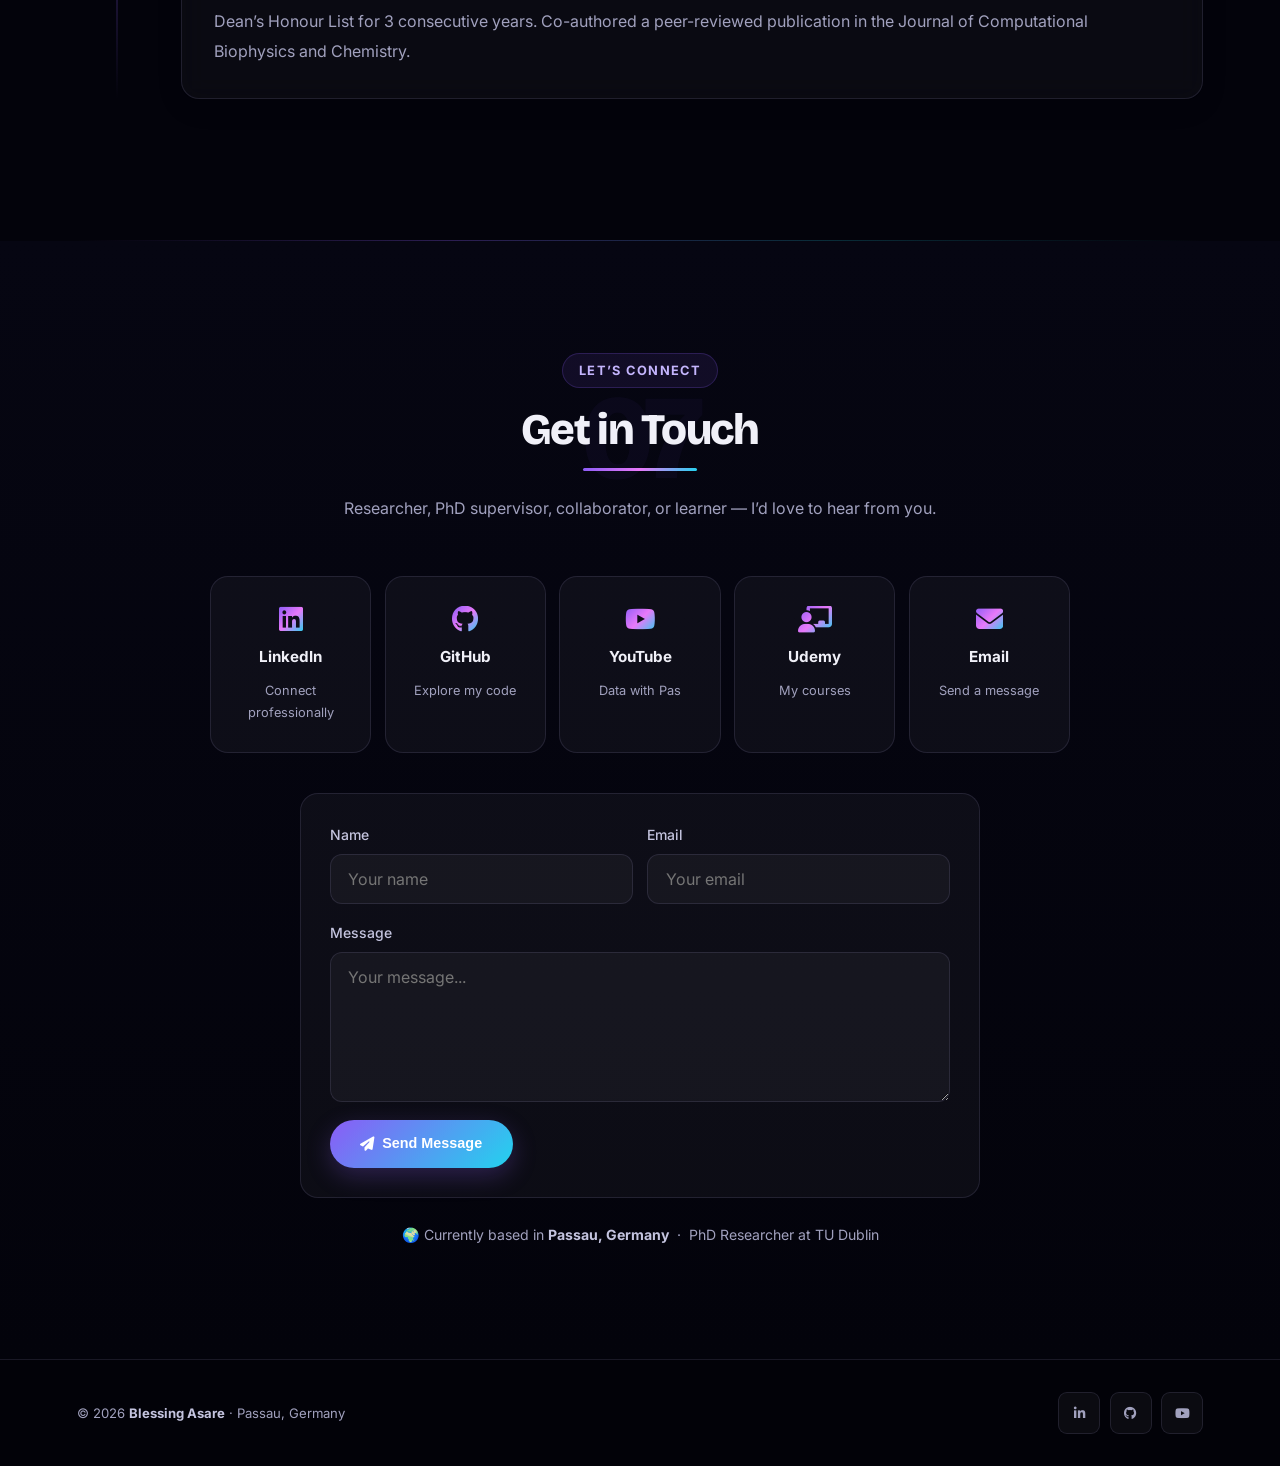
==== commit 6217c7f7: "Place PhD highlight before MSc" ====
--- a/index.html
+++ b/index.html
@@ -784,8 +784,8 @@
                 <p>My work spans the complete ML lifecycle — from raw data ingestion and preprocessing, through architecture design, model training, and explainability integration (<strong>Grad-CAM, saliency mapping</strong>), to deployment of production-ready clinical AI systems backed by peer-reviewed research.</p>
                 <p>Beyond research, I teach on <strong>Udemy</strong> and share tutorials on YouTube as <strong>&ldquo;Data with Pas&rdquo;</strong>, making applied data science and medical AI accessible. I hold <strong>80+ professional certifications</strong> spanning IBM, CFI, Coursera, Google, and more.</p>
                 <ul class="about-highlights">
+                    <li><i class="fas fa-graduation-cap"></i> PhD Researcher at TU Dublin — multimodal ocular imaging for neurodegenerative disease biomarkers</li>
                     <li><i class="fas fa-flask"></i> MSc Digital Health completed 2026 — thesis on hierarchical deep learning for diabetic retinopathy detection with Grad-CAM explainability</li>
-                    <li><i class="fas fa-graduation-cap"></i> PhD Researcher at TU Dublin — multimodal ocular imaging for neurodegenerative disease biomarkers</li>
                     <li><i class="fas fa-book-open"></i> <span>Published in the <em>Journal of Computational Biophysics and Chemistry</em> (World Scientific)</span></li>
                     <li><i class="fas fa-microchip"></i> End-to-end medical AI systems in ophthalmology, oncology &amp; neuroimaging</li>
                     <li><i class="fas fa-chalkboard-teacher"></i> Udemy instructor &amp; YouTube educator — &ldquo;Data with Pas&rdquo;</li>
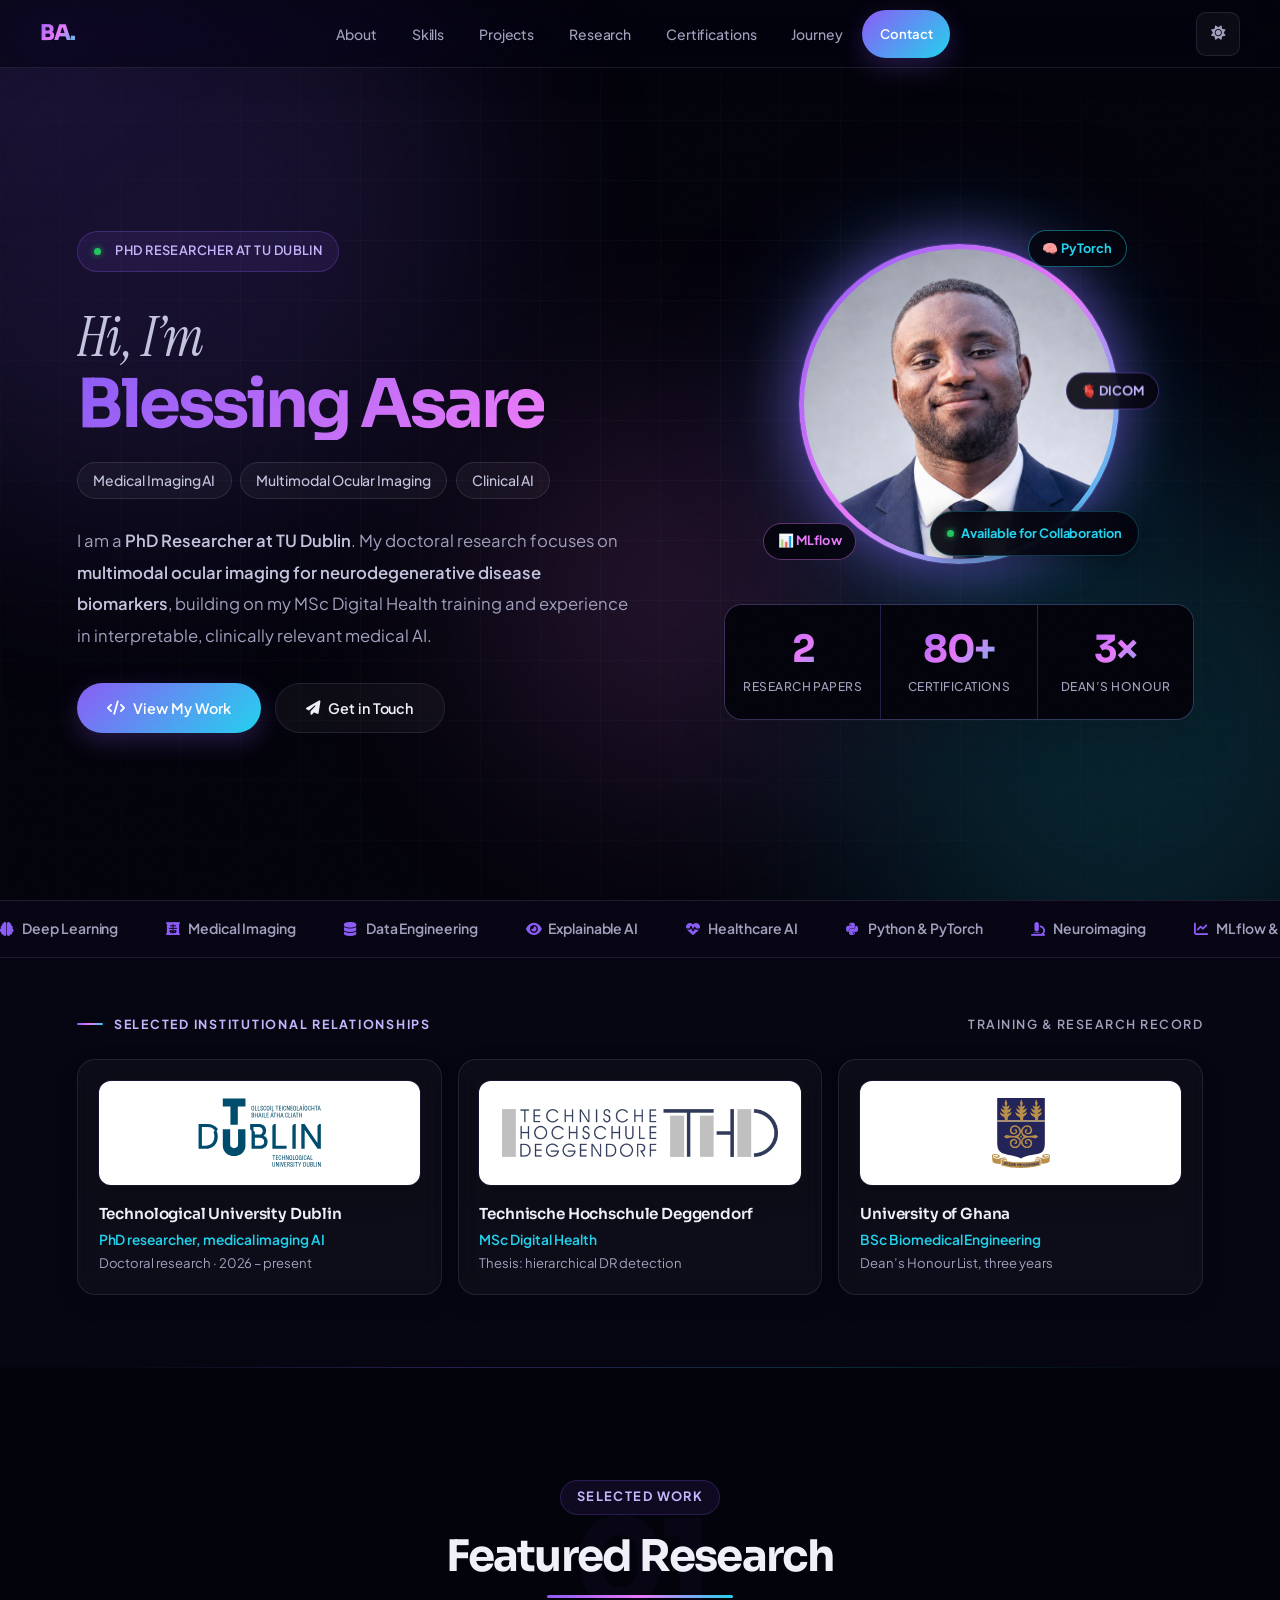
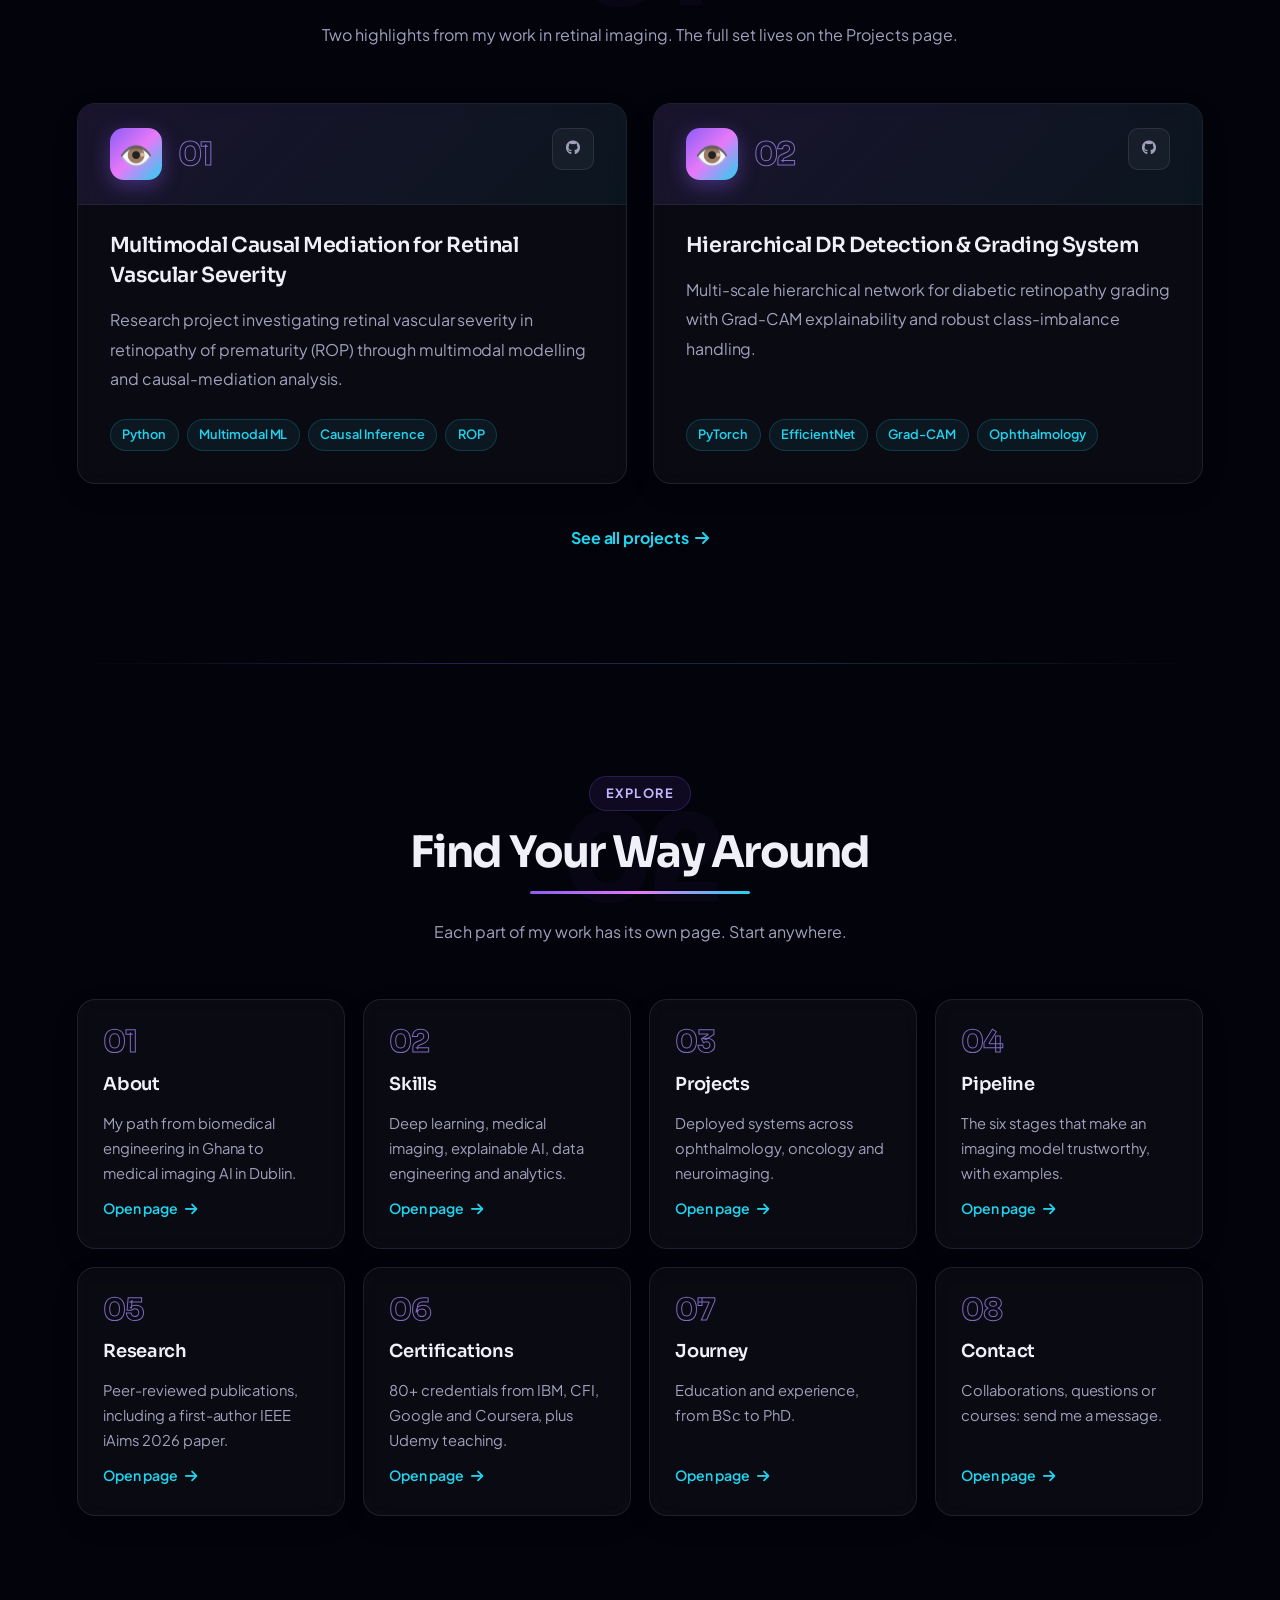
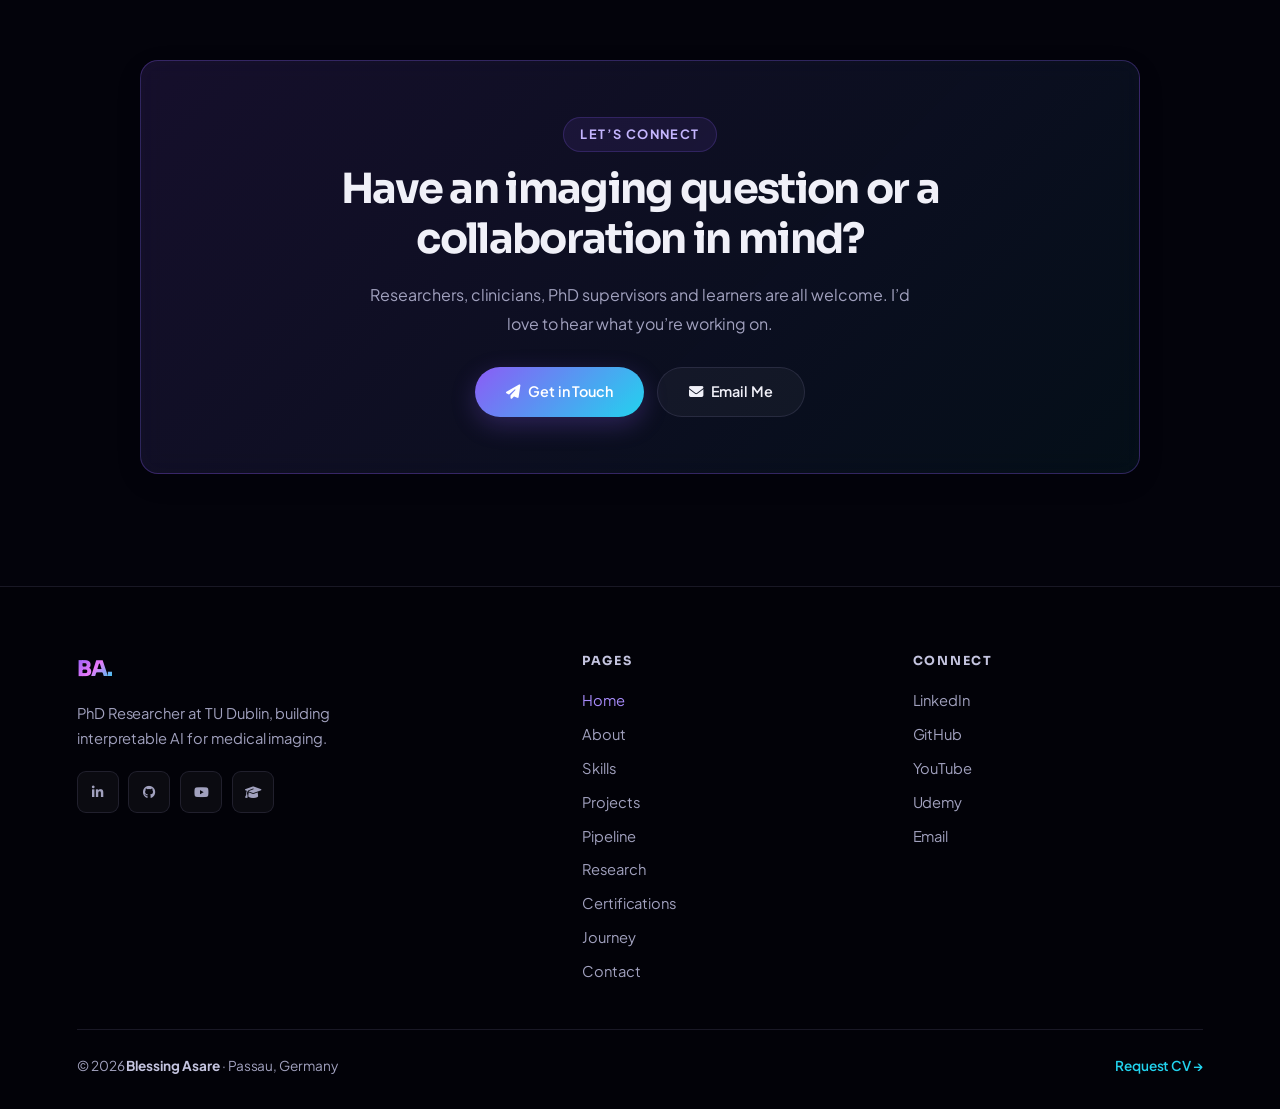
==== commit c1b11897: "Split portfolio into multi-page site Home page plus separate pages for About, Skills, Projects, Pipe" ====
--- a/index.html
+++ b/index.html
@@ -6,659 +6,18 @@
     <title>Blessing Asare | PhD Researcher at TU Dublin</title>
     <meta name="description" content="Blessing Asare — PhD Researcher at TU Dublin, specialising in multimodal ocular imaging, medical AI, and neurodegenerative disease biomarkers.">
     <meta property="og:title" content="Blessing Asare | PhD Researcher at TU Dublin">
-    <meta property="og:description" content="Researcher in deep learning for medical imaging. 80+ certifications, IEEE iAims 2026 paper accepted, and Udemy instructor.">
-    <meta property="og:image" content="https://pasbless1.github.io/portfolio/profile.jpg">
-    <meta property="og:url" content="https://pasbless1.github.io/portfolio/">
+    <meta property="og:description" content="Blessing Asare — PhD Researcher at TU Dublin, specialising in multimodal ocular imaging, medical AI, and neurodegenerative disease biomarkers.">
+    <meta property="og:image" content="https://pasbless1.github.io/portfolio/assets/profile.jpg">
     <meta property="og:type" content="website">
     <meta name="twitter:card" content="summary_large_image">
-    <meta name="twitter:title" content="Blessing Asare | Medical AI & Data Engineering">
-    <meta name="twitter:description" content="Researcher in deep learning for medical imaging, explainability, and healthcare data.">
-    <meta name="twitter:image" content="https://pasbless1.github.io/portfolio/profile.jpg">
     <script type="application/ld+json">
     {"@context":"https://schema.org","@type":"Person","name":"Blessing Asare","jobTitle":"PhD Researcher at TU Dublin","affiliation":{"@type":"CollegeOrUniversity","name":"Technological University Dublin"},"url":"https://pasbless1.github.io/portfolio/","sameAs":["https://www.linkedin.com/in/blessing-asare","https://github.com/PasBless1","https://www.youtube.com/@DatawithPas"],"email":"asareblessing8@gmail.com","knowsAbout":["Medical Imaging","Multimodal Learning","Ocular Imaging","Neurodegenerative Disease Biomarkers","Explainable AI","Healthcare AI"]}
     </script>
-    <link href="https://fonts.googleapis.com/css2?family=Inter:wght@300;400;500;600;700;800;900&family=Bricolage+Grotesque:opsz,wght@12..96,400;12..96,500;12..96,600;12..96,700;12..96,800&display=swap" rel="stylesheet">
-    <link rel="stylesheet" href="https://cdn.jsdelivr.net/npm/@fortawesome/fontawesome-free@6.5.2/css/all.min.css" crossorigin="anonymous">
-    <style>
-    *,*::before,*::after{box-sizing:border-box;margin:0;padding:0}
-    :root{
-        --bg:#03030b;--bg-2:#060612;
-        --surface:rgba(255,255,255,0.04);--surface-hover:rgba(255,255,255,0.07);
-        --border:rgba(255,255,255,0.07);--border-hover:rgba(139,92,246,0.5);
-        --text:#f0f0f8;--text-muted:#6a6a92;--text-soft:#a0a0c8;
-        --violet:#8b5cf6;--violet-light:#a78bfa;--cyan:#22d3ee;--pink:#e879f9;--green:#22c55e;
-        --amber:#f59e0b;
-        --gradient:linear-gradient(135deg,#8b5cf6 0%,#22d3ee 100%);
-        --gradient-2:linear-gradient(135deg,#8b5cf6 0%,#e879f9 50%,#22d3ee 100%);
-        --r:18px;
-    }
-    html{scroll-behavior:smooth;scroll-padding-top:80px}
-    body{font-family:'Inter',system-ui,sans-serif;background:var(--bg);color:var(--text);line-height:1.7;overflow-x:hidden}
-    ::-webkit-scrollbar{width:4px}::-webkit-scrollbar-track{background:transparent}
-    ::-webkit-scrollbar-thumb{background:linear-gradient(180deg,var(--violet),var(--cyan));border-radius:4px}
-
-    /* ── SCROLL PROGRESS ── */
-    #progress-bar{position:fixed;top:0;left:0;height:2.5px;width:0%;background:var(--gradient-2);z-index:300;box-shadow:0 0 10px rgba(139,92,246,0.8)}
-
-    /* ── CURSOR GLOW ── */
-    #cursor-glow{position:fixed;pointer-events:none;z-index:0;width:500px;height:500px;border-radius:50%;background:radial-gradient(circle,rgba(139,92,246,0.06) 0%,transparent 68%);transform:translate(-50%,-50%);transition:left .7s ease,top .7s ease}
-
-    /* ── NAV ── */
-    nav{position:fixed;top:0;left:0;right:0;z-index:100;padding:0 2.5rem;height:68px;display:flex;align-items:center;justify-content:space-between;background:rgba(3,3,11,0.6);backdrop-filter:blur(28px) saturate(200%);border-bottom:1px solid var(--border);transition:background .3s}
-    nav.scrolled{background:rgba(3,3,11,0.88)}
-    .nav-logo{font-family:'Bricolage Grotesque',sans-serif;font-size:1.35rem;font-weight:800;background:var(--gradient-2);-webkit-background-clip:text;-webkit-text-fill-color:transparent;text-decoration:none;letter-spacing:-0.02em}
-    .nav-links{display:flex;gap:0.25rem;list-style:none;align-items:center}
-    .nav-links a{color:var(--text-muted);text-decoration:none;font-size:0.84rem;font-weight:500;padding:0.4rem 0.95rem;border-radius:50px;transition:all .25s}
-    .nav-links a:hover{color:var(--text);background:var(--surface)}
-    .nav-links a.active{color:var(--violet-light)!important;background:rgba(139,92,246,0.1)}
-    .nav-cta{background:var(--gradient)!important;color:white!important;font-weight:600!important;box-shadow:0 0 22px rgba(139,92,246,0.3)}
-    .nav-cta:hover{box-shadow:0 0 36px rgba(139,92,246,0.55)!important;transform:translateY(-1px)}
-    .hamburger{display:none;cursor:pointer;color:var(--text);font-size:1.2rem;background:none;border:none;width:38px;height:38px;border-radius:10px;background:var(--surface);border:1px solid var(--border);align-items:center;justify-content:center}
-
-    /* ── HERO ── */
-    #hero{min-height:100vh;display:grid;grid-template-columns:1fr 1fr;gap:4rem;align-items:center;padding:9rem 6vw 5rem;position:relative;overflow:hidden}
-    .aurora{position:absolute;inset:0;z-index:0;pointer-events:none;overflow:hidden}
-    .aurora-blob{position:absolute;border-radius:50%;filter:blur(110px);opacity:0.15;animation:float 14s ease-in-out infinite}
-    .aurora-blob:nth-child(1){width:650px;height:650px;background:#8b5cf6;top:-120px;left:-180px;animation-delay:0s}
-    .aurora-blob:nth-child(2){width:550px;height:550px;background:#22d3ee;bottom:-120px;right:-120px;animation-delay:-5s}
-    .aurora-blob:nth-child(3){width:380px;height:380px;background:#e879f9;top:45%;left:38%;animation-delay:-9s}
-    @keyframes float{0%,100%{transform:translate(0,0) scale(1)}33%{transform:translate(35px,-35px) scale(1.06)}66%{transform:translate(-25px,22px) scale(0.96)}}
-    .hero-grid-bg{position:absolute;inset:0;z-index:0;background-image:linear-gradient(rgba(255,255,255,0.025) 1px,transparent 1px),linear-gradient(90deg,rgba(255,255,255,0.025) 1px,transparent 1px);background-size:60px 60px;mask-image:radial-gradient(ellipse 85% 85% at 50% 50%,black 30%,transparent 100%)}
-    .hero-left,.hero-right{position:relative;z-index:1}
-    .hero-right{display:flex;flex-direction:column;align-items:center;gap:1.8rem}
-
-    /* eyebrow */
-    .hero-eyebrow{display:inline-flex;align-items:center;gap:0.6rem;background:rgba(139,92,246,0.1);border:1px solid rgba(139,92,246,0.28);color:#c4b5fd;padding:0.38rem 1.1rem;border-radius:50px;font-size:0.77rem;font-weight:600;letter-spacing:0.05em;text-transform:uppercase;margin-bottom:1.6rem}
-    .hero-eyebrow .dot{width:7px;height:7px;background:var(--green);border-radius:50%;box-shadow:0 0 6px rgba(34,197,94,0.8);animation:pulse-dot 2s ease-in-out infinite}
-    @keyframes pulse-dot{0%,100%{opacity:1;transform:scale(1)}50%{opacity:0.4;transform:scale(1.6)}}
-
-    /* title */
-    h1.hero-title{font-family:'Bricolage Grotesque',sans-serif;font-size:clamp(2.8rem,5.8vw,5rem);font-weight:800;line-height:1.03;letter-spacing:-0.03em;margin-bottom:1.1rem}
-    .hero-title .name{display:block;background:var(--gradient-2);background-size:200% auto;-webkit-background-clip:text;-webkit-text-fill-color:transparent;animation:shimmer 6s linear infinite}
-    @keyframes shimmer{0%{background-position:0% center}100%{background-position:200% center}}
-
-    /* role pills */
-    .hero-role{display:flex;flex-wrap:wrap;gap:0.5rem;margin-bottom:1.5rem}
-    .role-pill{background:rgba(255,255,255,0.04);border:1px solid rgba(255,255,255,0.1);color:var(--text-soft);padding:0.3rem 0.9rem;border-radius:50px;font-size:0.8rem;font-weight:500}
-
-    .hero-desc{font-size:0.97rem;color:var(--text-muted);line-height:1.9;margin-bottom:2.2rem;max-width:520px}
-    .hero-desc strong{color:var(--text-soft);font-weight:600}
-    .hero-actions{display:flex;gap:0.85rem;flex-wrap:wrap}
-    .btn{display:inline-flex;align-items:center;gap:0.5rem;padding:0.82rem 1.9rem;border-radius:50px;font-size:0.9rem;font-weight:600;text-decoration:none;transition:all .3s;cursor:pointer;border:none}
-    .btn-grad{background:var(--gradient);color:white;box-shadow:0 0 28px rgba(139,92,246,0.35)}
-    .btn-grad:hover{transform:translateY(-3px);box-shadow:0 0 45px rgba(139,92,246,0.6)}
-    .btn-ghost{background:rgba(255,255,255,0.04);color:var(--text);border:1px solid var(--border)}
-    .btn-ghost:hover{background:rgba(255,255,255,0.08);border-color:rgba(139,92,246,0.45);transform:translateY(-3px)}
-
-    /* photo ring */
-    .hero-photo-wrap{position:relative;display:flex;align-items:center;justify-content:center}
-    .hero-photo-ring{position:relative;width:268px;height:268px;border-radius:50%;padding:4px;background:var(--gradient-2);box-shadow:0 0 0 12px rgba(139,92,246,0.07),0 0 70px rgba(139,92,246,0.45),0 0 140px rgba(34,211,238,0.12);animation:ring-pulse 4.5s ease-in-out infinite}
-    @keyframes ring-pulse{0%,100%{box-shadow:0 0 0 12px rgba(139,92,246,0.07),0 0 70px rgba(139,92,246,0.45),0 0 140px rgba(34,211,238,0.12)}50%{box-shadow:0 0 0 18px rgba(139,92,246,0.1),0 0 90px rgba(139,92,246,0.65),0 0 180px rgba(34,211,238,0.22)}}
-    .hero-photo-ring img{width:100%;height:100%;border-radius:50%;object-fit:cover;object-position:center 10%;display:block}
-    .hero-photo-badge{position:absolute;bottom:10px;right:-14px;background:rgba(3,3,11,0.92);backdrop-filter:blur(12px);border:1px solid rgba(34,211,238,0.25);border-radius:50px;padding:0.48rem 1rem;font-size:0.74rem;font-weight:700;color:var(--cyan);display:flex;align-items:center;gap:0.45rem;white-space:nowrap;box-shadow:0 4px 20px rgba(0,0,0,0.4)}
-    .hero-photo-badge .green-dot{width:7px;height:7px;background:var(--green);border-radius:50%;box-shadow:0 0 6px rgba(34,197,94,0.8);animation:pulse-dot 2s infinite}
-
-    /* stats */
-    .hero-stats{display:grid;grid-template-columns:repeat(3,1fr);gap:1px;background:var(--border);border:1px solid var(--border);border-radius:var(--r);overflow:hidden;width:100%}
-    .hero-stat{background:var(--bg);padding:1.3rem 1rem;text-align:center;transition:background .3s;position:relative;overflow:hidden}
-    .hero-stat::before{content:'';position:absolute;top:0;left:0;right:0;height:2px;background:var(--gradient);transform:scaleX(0);transition:transform .3s;transform-origin:left}
-    .hero-stat:hover::before{transform:scaleX(1)}
-    .hero-stat:hover{background:var(--surface)}
-    .hero-stat-num{font-family:'Bricolage Grotesque',sans-serif;font-size:2rem;font-weight:800;background:var(--gradient-2);-webkit-background-clip:text;-webkit-text-fill-color:transparent;line-height:1}
-    .hero-stat-label{font-size:0.69rem;color:var(--text-muted);margin-top:0.35rem;font-weight:500;text-transform:uppercase;letter-spacing:0.06em}
-
-    /* ── SHARED ── */
-    section{padding:7rem 6vw;position:relative;z-index:1}
-    .container{max-width:1200px;margin:0 auto}
-    .section-header{text-align:center;margin-bottom:4rem}
-    .section-eyebrow{display:inline-block;background:rgba(139,92,246,0.09);border:1px solid rgba(139,92,246,0.22);color:#c4b5fd;padding:0.28rem 1rem;border-radius:50px;font-size:0.71rem;font-weight:700;letter-spacing:0.12em;text-transform:uppercase;margin-bottom:1rem}
-    h2.section-title{font-family:'Bricolage Grotesque',sans-serif;font-size:clamp(1.9rem,3.5vw,2.8rem);font-weight:800;letter-spacing:-0.03em;margin-bottom:0.8rem;position:relative;display:inline-block}
-    h2.section-title::after{content:'';display:block;height:3px;margin-top:0.5rem;background:var(--gradient-2);border-radius:2px;width:60%;margin-left:auto;margin-right:auto}
-    .section-desc{color:var(--text-muted);max-width:560px;margin:.6rem auto 0;font-size:0.95rem;line-height:1.8}
-
-    .glass{background:rgba(255,255,255,0.03);border:1px solid var(--border);border-radius:var(--r);backdrop-filter:blur(12px);transition:all .35s cubic-bezier(0.4,0,0.2,1)}
-    .glass:hover{background:rgba(255,255,255,0.055);border-color:rgba(139,92,246,0.3);transform:translateY(-4px);box-shadow:0 24px 60px rgba(139,92,246,0.1)}
-
-    /* section separators */
-    .section-sep{height:1px;background:linear-gradient(90deg,transparent,rgba(139,92,246,0.3),rgba(34,211,238,0.2),transparent);margin:0 6vw}
-
-    /* ── ABOUT ── */
-    #about{background:linear-gradient(180deg,var(--bg) 0%,#060612 100%)}
-    .about-grid{display:grid;grid-template-columns:300px 1fr;gap:3rem;align-items:start}
-    .about-card{padding:2.5rem;text-align:center;position:relative;overflow:hidden}
-    .about-card::before{content:'';position:absolute;top:0;left:0;right:0;height:3px;background:var(--gradient-2)}
-    .about-photo-wrap{width:130px;height:130px;border-radius:50%;padding:3px;background:var(--gradient-2);margin:0 auto 1.2rem;box-shadow:0 0 35px rgba(139,92,246,0.35)}
-    .about-photo-wrap img{width:100%;height:100%;border-radius:50%;object-fit:cover;object-position:center 10%;display:block}
-    .about-name{font-family:'Bricolage Grotesque',sans-serif;font-size:1.25rem;font-weight:800;letter-spacing:-0.02em}
-    .about-title{color:var(--cyan);font-size:0.8rem;font-weight:600;margin-top:0.35rem;line-height:1.6}
-    .about-location{color:var(--text-muted);font-size:0.76rem;margin-top:0.5rem;display:flex;align-items:center;justify-content:center;gap:0.4rem}
-    .about-badges{display:flex;gap:0.4rem;justify-content:center;flex-wrap:wrap;margin-top:1rem}
-    .badge{background:rgba(34,211,238,0.07);border:1px solid rgba(34,211,238,0.18);color:var(--cyan);padding:0.2rem 0.65rem;border-radius:50px;font-size:0.67rem;font-weight:700}
-    .socials{display:flex;justify-content:center;gap:0.6rem;margin-top:1.4rem}
-    .social-btn{width:38px;height:38px;border-radius:10px;background:var(--surface);border:1px solid var(--border);display:flex;align-items:center;justify-content:center;color:var(--text-muted);text-decoration:none;transition:all .25s;font-size:0.9rem}
-    .social-btn:hover{background:var(--violet);border-color:var(--violet);color:white;transform:translateY(-3px) scale(1.05)}
-    .about-content p{color:var(--text-muted);margin-bottom:1rem;line-height:1.9;font-size:0.94rem}
-    .about-content strong{color:var(--text-soft);font-weight:600}
-    .about-highlights{list-style:none;margin-top:1.5rem;display:flex;flex-direction:column;gap:0.7rem}
-    .about-highlights li{display:flex;align-items:flex-start;gap:0.8rem;padding:0.9rem 1.1rem;border-radius:12px;background:var(--surface);border:1px solid var(--border);font-size:0.87rem;color:var(--text-muted);transition:all .25s}
-    .about-highlights li:hover{border-color:rgba(139,92,246,0.3);background:var(--surface-hover);color:var(--text-soft)}
-    .about-highlights li i{color:var(--cyan);flex-shrink:0;margin-top:2px;width:16px}
-
-    /* ── SKILLS ── */
-    #skills{background:var(--bg)}
-    .skills-grid{display:grid;grid-template-columns:repeat(auto-fit,minmax(270px,1fr));gap:1.2rem}
-    .skill-card{padding:1.9rem;position:relative;overflow:hidden;border-bottom:3px solid transparent;transition:all .35s}
-    .skill-card.c-violet:hover{border-color:var(--violet);box-shadow:0 20px 50px rgba(139,92,246,0.15)}
-    .skill-card.c-cyan:hover{border-color:var(--cyan);box-shadow:0 20px 50px rgba(34,211,238,0.12)}
-    .skill-card.c-pink:hover{border-color:var(--pink);box-shadow:0 20px 50px rgba(232,121,249,0.12)}
-    .skill-card.c-blue:hover{border-color:#60a5fa;box-shadow:0 20px 50px rgba(96,165,250,0.12)}
-    .skill-card.c-green:hover{border-color:var(--green);box-shadow:0 20px 50px rgba(34,197,94,0.1)}
-    .skill-card.c-amber:hover{border-color:var(--amber);box-shadow:0 20px 50px rgba(245,158,11,0.1)}
-    .skill-card-header{display:flex;align-items:center;gap:0.9rem;margin-bottom:1.3rem}
-    .skill-icon-wrap{width:44px;height:44px;border-radius:12px;display:flex;align-items:center;justify-content:center;font-size:1.3rem;flex-shrink:0}
-    .ic-violet{background:rgba(139,92,246,0.12);border:1px solid rgba(139,92,246,0.2)}
-    .ic-cyan{background:rgba(34,211,238,0.1);border:1px solid rgba(34,211,238,0.18)}
-    .ic-pink{background:rgba(232,121,249,0.1);border:1px solid rgba(232,121,249,0.18)}
-    .ic-blue{background:rgba(96,165,250,0.1);border:1px solid rgba(96,165,250,0.18)}
-    .ic-green{background:rgba(34,197,94,0.1);border:1px solid rgba(34,197,94,0.18)}
-    .ic-amber{background:rgba(245,158,11,0.1);border:1px solid rgba(245,158,11,0.18)}
-    .skill-card h3{font-family:'Bricolage Grotesque',sans-serif;font-size:0.95rem;font-weight:700}
-    .skill-tags{display:flex;flex-wrap:wrap;gap:0.45rem}
-    .skill-tag{background:rgba(255,255,255,0.04);border:1px solid rgba(255,255,255,0.08);color:var(--text-muted);padding:0.25rem 0.72rem;border-radius:50px;font-size:0.74rem;font-weight:500;transition:all .2s;cursor:default}
-    .skill-card.c-violet .skill-tag:hover{background:rgba(139,92,246,0.12);border-color:rgba(139,92,246,0.4);color:#c4b5fd}
-    .skill-card.c-cyan .skill-tag:hover{background:rgba(34,211,238,0.1);border-color:rgba(34,211,238,0.35);color:var(--cyan)}
-    .skill-card.c-pink .skill-tag:hover{background:rgba(232,121,249,0.1);border-color:rgba(232,121,249,0.35);color:var(--pink)}
-    .skill-card.c-blue .skill-tag:hover{background:rgba(96,165,250,0.1);border-color:rgba(96,165,250,0.35);color:#93c5fd}
-    .skill-card.c-green .skill-tag:hover{background:rgba(34,197,94,0.1);border-color:rgba(34,197,94,0.35);color:var(--green)}
-    .skill-card.c-amber .skill-tag:hover{background:rgba(245,158,11,0.1);border-color:rgba(245,158,11,0.35);color:var(--amber)}
-
-    /* ── PROJECTS ── */
-    #projects{background:linear-gradient(180deg,var(--bg) 0%,#060612 100%)}
-    .projects-grid{display:grid;grid-template-columns:repeat(auto-fit,minmax(320px,1fr));gap:1.3rem}
-    .project-card{padding:2rem;position:relative;overflow:hidden}
-    .project-card::before{content:'';position:absolute;top:0;left:0;right:0;height:3px;background:var(--gradient-2);transform:scaleX(0);transition:transform .4s ease;transform-origin:left}
-    .glass.project-card:hover::before{transform:scaleX(1)}
-    .project-top{display:flex;justify-content:space-between;align-items:flex-start;margin-bottom:1.1rem}
-    .project-emoji-box{width:52px;height:52px;border-radius:14px;background:rgba(139,92,246,0.1);border:1px solid rgba(139,92,246,0.2);display:flex;align-items:center;justify-content:center;font-size:1.7rem}
-    .project-actions{display:flex;gap:0.5rem}
-    .icon-btn{width:34px;height:34px;background:var(--surface);border:1px solid var(--border);border-radius:10px;display:flex;align-items:center;justify-content:center;color:var(--text-muted);text-decoration:none;transition:all .25s;font-size:0.82rem}
-    .icon-btn:hover{background:var(--violet);border-color:var(--violet);color:white;transform:translateY(-2px)}
-    .project-card h3{font-family:'Bricolage Grotesque',sans-serif;font-size:1.05rem;font-weight:700;margin-bottom:0.65rem}
-    .project-card p{color:var(--text-muted);font-size:0.85rem;line-height:1.8;margin-bottom:1.3rem}
-    .tech-pills{display:flex;flex-wrap:wrap;gap:0.4rem}
-    .tech-pill{background:rgba(34,211,238,0.07);border:1px solid rgba(34,211,238,0.18);color:var(--cyan);padding:0.2rem 0.68rem;border-radius:50px;font-size:0.71rem;font-weight:600}
-    .projects-more{text-align:center;margin-top:2.5rem}
-    .projects-more a{color:var(--cyan);font-weight:700;text-decoration:none;font-size:0.9rem;display:inline-flex;align-items:center;gap:0.4rem;transition:gap .2s}
-    .projects-more a:hover{gap:0.8rem}
-
-    /* ── PUBLICATIONS ── */
-    #publications{background:var(--bg)}
-    .pub-card{padding:2rem;display:grid;grid-template-columns:auto 1fr;gap:1.6rem;align-items:flex-start;margin-bottom:1.2rem}
-    .glass.pub-card:hover{transform:translateX(6px) translateY(-2px)}
-    .pub-year-pill{background:var(--gradient);color:white;padding:0.65rem 1rem;border-radius:12px;font-family:'Bricolage Grotesque',sans-serif;font-weight:800;font-size:0.88rem;min-width:72px;text-align:center;align-self:flex-start;box-shadow:0 4px 16px rgba(139,92,246,0.3)}
-    .pub-title{font-family:'Bricolage Grotesque',sans-serif;font-weight:700;font-size:1rem;margin-bottom:0.45rem}
-    .pub-venue{color:var(--cyan);font-size:0.82rem;font-weight:600;margin-bottom:0.55rem}
-    .pub-authors{color:var(--text-muted);font-size:0.8rem;line-height:1.7;margin-bottom:0.8rem}
-    .pub-authors strong{color:#c4b5fd}
-    .pill{display:inline-block;padding:0.2rem 0.68rem;border-radius:50px;font-size:0.69rem;font-weight:700;margin-right:0.4rem;margin-top:0.2rem}
-    .pill-cyan{background:rgba(34,211,238,0.08);color:var(--cyan);border:1px solid rgba(34,211,238,0.2)}
-    .pill-amber{background:rgba(245,158,11,0.1);color:var(--amber);border:1px solid rgba(245,158,11,0.25)}
-    .pub-link{display:inline-flex;align-items:center;gap:0.45rem;color:var(--cyan);text-decoration:none;font-size:0.82rem;font-weight:700;margin-top:0.9rem;transition:gap .2s}
-    .pub-link:hover{gap:0.75rem;color:#c4b5fd}
-    .pub-forthcoming{border-left:3px solid var(--amber);background:rgba(245,158,11,0.04);padding:1.5rem 2rem;border-radius:0 var(--r) var(--r) 0;margin-bottom:1.2rem}
-    .pub-forthcoming .pub-title{color:var(--text)}
-    .pub-forthcoming .pub-venue{color:var(--amber)}
-
-    /* ── CERTIFICATIONS ── */
-    #certifications{background:linear-gradient(180deg,var(--bg) 0%,#060612 100%)}
-    .certs-hero{border-radius:var(--r);padding:2.5rem;background:linear-gradient(135deg,rgba(139,92,246,0.1) 0%,rgba(34,211,238,0.05) 100%);border:1px solid rgba(139,92,246,0.18);display:flex;align-items:center;gap:2rem;margin-bottom:2rem;position:relative;overflow:hidden}
-    .certs-hero::before{content:'';position:absolute;top:-40%;right:-40px;width:320px;height:320px;background:radial-gradient(circle,rgba(139,92,246,0.12),transparent 70%);pointer-events:none}
-    .certs-hero-num{font-family:'Bricolage Grotesque',sans-serif;font-size:5.5rem;font-weight:800;line-height:1;background:var(--gradient-2);-webkit-background-clip:text;-webkit-text-fill-color:transparent;flex-shrink:0}
-    .certs-hero-text h3{font-family:'Bricolage Grotesque',sans-serif;font-size:1.2rem;font-weight:700;margin-bottom:0.4rem}
-    .certs-hero-text p{color:var(--text-muted);font-size:0.88rem;line-height:1.65}
-    .certs-hero-link{margin-left:auto;flex-shrink:0;position:relative;z-index:2}
-    .udemy-banner{padding:1.8rem 2rem;border-radius:var(--r);background:linear-gradient(135deg,rgba(164,53,240,0.1),rgba(139,92,246,0.05));border:1px solid rgba(164,53,240,0.18);display:flex;align-items:center;gap:1.5rem;margin-bottom:2rem}
-    .udemy-icon{width:54px;height:54px;border-radius:14px;background:#a435f0;display:flex;align-items:center;justify-content:center;font-size:1.5rem;flex-shrink:0;box-shadow:0 4px 20px rgba(164,53,240,0.4)}
-    .udemy-text h3{font-family:'Bricolage Grotesque',sans-serif;font-size:0.95rem;font-weight:700;margin-bottom:0.25rem}
-    .udemy-text p{color:var(--text-muted);font-size:0.82rem}
-    .udemy-banner a{margin-left:auto;flex-shrink:0}
-    .certs-grid{display:grid;grid-template-columns:repeat(auto-fit,minmax(300px,1fr));gap:1.2rem}
-    .cert-card{padding:2rem;position:relative;overflow:hidden}
-    .cert-card::after{content:'';position:absolute;bottom:0;left:0;right:0;height:2px;opacity:0;transition:opacity .3s}
-    .cert-card.ibm::after{background:linear-gradient(90deg,#0062ff,#00d4e0)}
-    .cert-card.cfi::after{background:linear-gradient(90deg,#1a9f5a,#00c27e)}
-    .glass.cert-card:hover::after{opacity:1}
-    .cert-provider-row{display:flex;align-items:center;gap:0.9rem;margin-bottom:1.3rem}
-    .cert-logo{width:46px;height:46px;border-radius:12px;display:flex;align-items:center;justify-content:center;font-weight:900;font-size:0.8rem;flex-shrink:0}
-    .cert-logo.ibm{background:linear-gradient(135deg,#0062ff,#0095e0);color:white;box-shadow:0 4px 14px rgba(0,98,255,0.35)}
-    .cert-logo.cfi{background:linear-gradient(135deg,#1a9f5a,#00c27e);color:white;box-shadow:0 4px 14px rgba(26,159,90,0.35)}
-    .cert-provider-row strong{display:block;font-size:0.88rem}
-    .cert-provider-row span{color:var(--text-muted);font-size:0.74rem;display:block;margin-top:0.1rem}
-    .cert-card h3{font-family:'Bricolage Grotesque',sans-serif;font-weight:700;font-size:0.95rem;margin-bottom:0.6rem}
-    .cert-card p{color:var(--text-muted);font-size:0.83rem;line-height:1.75;margin-bottom:1rem}
-    .cert-pill-ibm{background:rgba(0,98,255,0.1);color:#60a5fa;border:1px solid rgba(0,98,255,0.25);display:inline-block;padding:0.18rem 0.65rem;border-radius:50px;font-size:0.69rem;font-weight:700}
-    .cert-pill-cfi{background:rgba(26,159,90,0.1);color:#4ade80;border:1px solid rgba(26,159,90,0.25);display:inline-block;padding:0.18rem 0.65rem;border-radius:50px;font-size:0.69rem;font-weight:700}
-
-    /* ── TIMELINE ── */
-    #experience{background:var(--bg)}
-    .timeline{position:relative;padding-left:0}
-    .timeline::before{content:'';position:absolute;left:calc(2.5rem - 1px);top:0;bottom:0;width:2px;background:linear-gradient(180deg,transparent,rgba(139,92,246,0.5) 10%,rgba(34,211,238,0.4) 50%,rgba(139,92,246,0.5) 90%,transparent)}
-    .tl-item{display:grid;grid-template-columns:5rem 1fr;gap:1.5rem;margin-bottom:1.8rem;position:relative}
-    .tl-left{display:flex;align-items:flex-start;justify-content:center;padding-top:1.5rem}
-    .tl-dot{width:14px;height:14px;border-radius:50%;background:var(--gradient-2);box-shadow:0 0 0 4px rgba(139,92,246,0.15),0 0 16px rgba(139,92,246,0.5);flex-shrink:0;position:relative;z-index:1}
-    .tl-card{padding:1.8rem 2rem}
-    .tl-period{font-size:0.72rem;font-weight:700;color:var(--violet-light);text-transform:uppercase;letter-spacing:0.1em;margin-bottom:0.45rem}
-    .tl-title{font-family:'Bricolage Grotesque',sans-serif;font-weight:800;font-size:1.05rem;margin-bottom:0.3rem}
-    .tl-org{color:var(--cyan);font-size:0.82rem;font-weight:600;margin-bottom:0.7rem}
-    .tl-desc{color:var(--text-muted);font-size:0.86rem;line-height:1.8}
-    .tl-desc em{color:var(--text-soft);font-style:italic}
-
-    /* ── CONTACT ── */
-    #contact{background:linear-gradient(180deg,#060612 0%,var(--bg) 100%)}
-    .contact-inner{max-width:800px;margin:0 auto;text-align:center}
-    .contact-grid{display:grid;grid-template-columns:repeat(auto-fit,minmax(130px,1fr));gap:1rem;margin:2.5rem 0}
-    .contact-btn{padding:1.8rem 1rem;border-radius:var(--r);background:var(--surface);border:1px solid var(--border);text-decoration:none;color:var(--text);transition:all .3s;display:flex;flex-direction:column;align-items:center;gap:0.65rem;position:relative;overflow:hidden}
-    .contact-btn::before{content:'';position:absolute;inset:0;background:radial-gradient(circle at 50% 120%,rgba(139,92,246,0.15),transparent 70%);opacity:0;transition:opacity .3s}
-    .contact-btn:hover{border-color:rgba(139,92,246,0.4);transform:translateY(-5px);box-shadow:0 16px 45px rgba(139,92,246,0.18)}
-    .contact-btn:hover::before{opacity:1}
-    .contact-btn i{font-size:1.7rem;background:var(--gradient-2);-webkit-background-clip:text;-webkit-text-fill-color:transparent;transition:transform .3s}
-    .contact-btn:hover i{transform:scale(1.15)}
-    .contact-btn strong{font-size:0.84rem;font-weight:700}
-    .contact-btn span{font-size:0.72rem;color:var(--text-muted)}
-    .contact-footer-note{color:var(--text-muted);font-size:0.88rem;margin-top:1.5rem;line-height:1.8}
-    .contact-footer-note strong{color:var(--text-soft)}
-
-    /* ── FOOTER ── */
-    footer{background:#020208;border-top:1px solid var(--border);padding:2rem 6vw;display:flex;justify-content:space-between;align-items:center;font-size:0.82rem;color:var(--text-muted);flex-wrap:wrap;gap:1rem}
-    .footer-socials{display:flex;gap:0.6rem}
-    .footer-social-btn{width:34px;height:34px;border-radius:9px;background:var(--surface);border:1px solid var(--border);display:flex;align-items:center;justify-content:center;color:var(--text-muted);text-decoration:none;font-size:0.82rem;transition:all .25s}
-    .footer-social-btn:hover{background:var(--violet);border-color:var(--violet);color:white;transform:translateY(-2px)}
-
-    /* ── REVEAL ANIM ── */
-    .reveal{opacity:0;transform:translateY(28px);transition:opacity .65s ease,transform .65s ease}
-    .reveal.visible{opacity:1;transform:translateY(0)}
-
-    /* ── RESPONSIVE ── */
-    @media(max-width:960px){
-        #hero{grid-template-columns:1fr;padding:8rem 6vw 4rem;gap:3rem}
-        .hero-right{order:-1}
-        .about-grid{grid-template-columns:1fr}
-        .timeline::before{left:1.5rem}
-        .tl-item{grid-template-columns:3rem 1fr}
-    }
-    @media(max-width:700px){
-        nav{padding:0 1.2rem}
-        .nav-links{display:none}
-        .hamburger{display:flex}
-        section{padding:5rem 5vw}
-        .pub-card{grid-template-columns:1fr}
-        .certs-hero{flex-direction:column;text-align:center}
-        .certs-hero-num{font-size:3.5rem}
-        .certs-hero-link,.udemy-banner a{margin-left:0}
-        .udemy-banner{flex-direction:column;text-align:center}
-        footer{flex-direction:column;text-align:center}
-    }
-
-    /* ── LIGHT MODE ── */
-    [data-theme="light"]{
-        --bg:#f4f4fc;--bg-2:#ebebf5;
-        --surface:rgba(0,0,0,0.04);--surface-hover:rgba(0,0,0,0.07);
-        --border:rgba(0,0,0,0.1);--border-hover:rgba(139,92,246,0.5);
-        --text:#1a1a2e;--text-muted:#5a5a7a;--text-soft:#3a3a5a;
-    }
-    [data-theme="light"] body{background:var(--bg)}
-    [data-theme="light"] nav{background:rgba(244,244,252,0.85)}
-    [data-theme="light"] nav.scrolled{background:rgba(244,244,252,0.97)}
-    [data-theme="light"] .hero-stat{background:var(--bg)}
-    [data-theme="light"] #about{background:linear-gradient(180deg,var(--bg) 0%,var(--bg-2) 100%)}
-    [data-theme="light"] #skills,[data-theme="light"] #projects,[data-theme="light"] #certifications,[data-theme="light"] #experience,[data-theme="light"] #contact{background:var(--bg)}
-    [data-theme="light"] #cursor-glow{background:radial-gradient(circle,rgba(139,92,246,0.05) 0%,transparent 68%)}
-    [data-theme="light"] footer{background:var(--bg-2);border-color:var(--border)}
-
-    /* ── FOCUS ── */
-    :focus-visible{outline:2px solid var(--violet);outline-offset:3px;border-radius:4px}
-
-    /* ── THEME TOGGLE ── */
-    .theme-toggle{background:var(--surface);border:1px solid var(--border);color:var(--text-muted);width:36px;height:36px;border-radius:10px;display:flex;align-items:center;justify-content:center;cursor:pointer;transition:all .25s;font-size:0.9rem;flex-shrink:0}
-    .theme-toggle:hover{background:rgba(139,92,246,0.12);border-color:rgba(139,92,246,0.4);color:var(--violet)}
-
-    /* ── CONTACT FORM ── */
-    .contact-form{display:flex;flex-direction:column;gap:0.9rem;margin-top:2.5rem;max-width:640px;margin-left:auto;margin-right:auto}
-    .form-row{display:grid;grid-template-columns:1fr 1fr;gap:0.9rem}
-    @media(max-width:600px){.form-row{grid-template-columns:1fr}}
-    .form-input{width:100%;padding:0.85rem 1.1rem;border-radius:12px;border:1px solid var(--border);background:var(--surface);color:var(--text);font-family:inherit;font-size:0.9rem;transition:all .25s;outline:none}
-    .form-input:focus{border-color:rgba(139,92,246,0.55);background:var(--surface-hover);box-shadow:0 0 0 3px rgba(139,92,246,0.1)}
-    .form-textarea{resize:vertical;min-height:120px}
-    .form-success{text-align:center;padding:1.2rem;border-radius:12px;background:rgba(34,197,94,0.08);border:1px solid rgba(34,197,94,0.2);color:var(--green);font-weight:600;display:none}
-
-
-    /* ══════ MODERNIZATION LAYER ══════ */
-
-    /* ── OVERRIDE glass hover transform (JS tilt handles it now) ── */
-    .glass:hover{transform:none}
-
-    /* ── FILM-GRAIN / NOISE TEXTURE ── */
-    body::before{content:'';position:fixed;inset:0;z-index:9998;pointer-events:none;background-image:url("data:image/svg+xml,%3Csvg xmlns='http://www.w3.org/2000/svg' width='300' height='300'%3E%3Cfilter id='n'%3E%3CfeTurbulence type='fractalNoise' baseFrequency='.75' numOctaves='4' stitchTiles='stitch'/%3E%3C/filter%3E%3Crect width='300' height='300' filter='url(%23n)'/%3E%3C/svg%3E");opacity:.034;background-size:300px}
-
-    /* ── CARD MOUSE-TRACKING INNER GLOW ── */
-    .glass{overflow:hidden}
-    .glass::after{content:'';position:absolute;inset:0;background:radial-gradient(circle at var(--gx,50%) var(--gy,50%),rgba(139,92,246,0.28) 0%,transparent 55%);opacity:0;transition:opacity .5s ease;pointer-events:none;border-radius:inherit;mix-blend-mode:screen}
-    .glass:hover::after{opacity:1}
-    .skill-card.c-cyan::after{background:radial-gradient(circle at var(--gx,50%) var(--gy,50%),rgba(34,211,238,0.32) 0%,transparent 55%)}
-    .skill-card.c-pink::after{background:radial-gradient(circle at var(--gx,50%) var(--gy,50%),rgba(232,121,249,0.32) 0%,transparent 55%)}
-    .skill-card.c-green::after{background:radial-gradient(circle at var(--gx,50%) var(--gy,50%),rgba(34,197,94,0.32) 0%,transparent 55%)}
-    .skill-card.c-amber::after{background:radial-gradient(circle at var(--gx,50%) var(--gy,50%),rgba(245,158,11,0.32) 0%,transparent 55%)}
-    .skill-card.c-blue::after{background:radial-gradient(circle at var(--gx,50%) var(--gy,50%),rgba(96,165,250,0.32) 0%,transparent 55%)}
-
-    /* ── PROJECT CARD GRADIENT HEADER BAND ── */
-    .project-top{background:linear-gradient(135deg,rgba(139,92,246,0.12) 0%,rgba(34,211,238,0.06) 100%);margin:-2rem -2rem 1.3rem;padding:1.4rem 2rem;border-bottom:1px solid rgba(255,255,255,0.06);border-radius:calc(var(--r) - 1px) calc(var(--r) - 1px) 0 0}
-    .project-emoji-box{background:var(--gradient-2)!important;border:none!important;box-shadow:0 6px 20px rgba(139,92,246,0.38)!important;transform:scale(1);transition:transform .3s ease!important}
-    .project-card:hover .project-emoji-box{transform:scale(1.12) rotate(-4deg)!important}
-
-    /* ── ENHANCED BUTTON GLOW HALO ── */
-    .btn-grad{position:relative}
-    .btn-grad::before{content:'';position:absolute;inset:-1px;background:var(--gradient-2);border-radius:inherit;z-index:-1;opacity:0;transition:opacity .4s;filter:blur(18px)}
-    .btn-grad:hover::before{opacity:.9}
-
-    /* ── STRONGER HERO PHOTO RING ── */
-    .hero-photo-ring{box-shadow:0 0 0 1px rgba(139,92,246,0.25),0 0 55px rgba(139,92,246,0.6),0 0 110px rgba(34,211,238,0.22),0 0 200px rgba(139,92,246,0.12)!important;animation:ring-v2 4s ease-in-out infinite!important}
-    @keyframes ring-v2{0%,100%{box-shadow:0 0 0 1px rgba(139,92,246,0.25),0 0 55px rgba(139,92,246,0.6),0 0 110px rgba(34,211,238,0.22),0 0 200px rgba(139,92,246,0.12)}50%{box-shadow:0 0 0 2px rgba(139,92,246,0.4),0 0 85px rgba(139,92,246,0.8),0 0 160px rgba(34,211,238,0.35),0 0 280px rgba(139,92,246,0.18)}}
-
-    /* ── FLOATING TECH TAGS ── */
-    .float-tag{position:absolute;background:rgba(3,3,11,0.88);backdrop-filter:blur(20px) saturate(180%);border:1px solid rgba(139,92,246,0.4);border-radius:50px;padding:.3rem .9rem;font-size:.7rem;font-weight:700;white-space:nowrap;z-index:5;letter-spacing:.01em}
-    .ft1{top:-22px;right:-20px;color:var(--cyan);border-color:rgba(34,211,238,.45);animation:ft1anim 5s ease-in-out infinite}
-    .ft2{bottom:4px;left:-56px;color:var(--pink);border-color:rgba(232,121,249,.4);animation:ft2anim 6s ease-in-out infinite}
-    .ft3{top:46%;right:-62px;transform:translateY(-50%);color:#c4b5fd;animation:ft3anim 5.5s ease-in-out infinite}
-    @keyframes ft1anim{0%,100%{transform:translateY(0)}50%{transform:translateY(-9px)}}
-    @keyframes ft2anim{0%,100%{transform:translateY(0)}50%{transform:translateY(-6px)}}
-    @keyframes ft3anim{0%,100%{transform:translateY(-50%)}50%{transform:translateY(calc(-50% - 7px))}}
-    .hero-photo-wrap{overflow:visible!important}
-
-    /* ── CUSTOM CURSOR DOT ── */
-    #cursor-dot{position:fixed;width:7px;height:7px;border-radius:50%;background:var(--violet);pointer-events:none;z-index:9999;transform:translate(-50%,-50%);transition:width .15s ease,height .15s ease,background .15s ease;mix-blend-mode:screen}
-    body:has(a:hover,button:hover,.icon-btn:hover,.contact-btn:hover) #cursor-dot{width:20px;height:20px;background:rgba(139,92,246,.38)}
-    @media(hover:none){#cursor-dot,body::before{display:none}}
-
-    /* ── MARQUEE STRIP ── */
-    .marquee-wrap{overflow:hidden;background:rgba(139,92,246,0.04);border-top:1px solid var(--border);border-bottom:1px solid var(--border);padding:.62rem 0;user-select:none}
-    .marquee-track{display:flex;gap:3rem;animation:mqScroll 38s linear infinite;width:max-content}
-    .marquee-wrap:hover .marquee-track{animation-play-state:paused}
-    .marquee-item{display:inline-flex;align-items:center;gap:.5rem;color:var(--text-muted);font-size:.77rem;font-weight:600;white-space:nowrap}
-    .marquee-item i{color:var(--violet);width:14px}
-    @keyframes mqScroll{to{transform:translateX(-50%)}}
-
-    /* ── SECTION WATERMARK NUMBERS ── */
-    .sw{position:absolute;top:50%;left:50%;transform:translate(-50%,-50%);font-family:'Bricolage Grotesque',sans-serif;font-size:7.5rem;font-weight:900;color:rgba(139,92,246,.042);line-height:1;pointer-events:none;letter-spacing:-.05em;white-space:nowrap;z-index:0}
-    .section-header{position:relative;isolation:isolate}
-    .section-header > *{position:relative;z-index:1}
-
-    /* ── NAV LINK ACTIVE PILL ANIMATION ── */
-    .nav-links a{position:relative}
-    .nav-links a.active::after{content:'';position:absolute;bottom:-2px;left:50%;transform:translateX(-50%);width:4px;height:4px;border-radius:50%;background:var(--violet-light)}
-
-    /* ── CONTACT BUTTONS HOVER ICON BOUNCE ── */
-    .contact-btn i{transition:transform .25s cubic-bezier(0.34,1.56,0.64,1)}
-    .contact-btn:hover i{transform:translateY(-3px) scale(1.18)}
-
-    /* ── SKILL TAG HOVER LIFT ── */
-    .skill-tag{transition:all .2s cubic-bezier(0.34,1.56,0.64,1)!important}
-    .skill-tag:hover{transform:translateY(-2px)}
-
-    /* ── REVEAL ANIMATION IMPROVEMENTS ── */
-    .reveal{opacity:0;transform:translateY(32px);transition:opacity .75s cubic-bezier(0.16,1,0.3,1),transform .75s cubic-bezier(0.16,1,0.3,1)}
-    .reveal.visible{opacity:1;transform:none}
-
-    /* ── RESPONSIVE & ACCESSIBILITY REFINEMENT ── */
-    .skip-link{position:fixed;top:0.7rem;left:0.7rem;z-index:10001;transform:translateY(-160%);background:var(--text);color:var(--bg);padding:.65rem .9rem;border-radius:8px;font-size:.82rem;font-weight:700;text-decoration:none;transition:transform .2s ease}
-    .skip-link:focus{transform:translateY(0)}
-    .nav-actions{display:flex;align-items:center;gap:.55rem}
-    .hamburger{flex-shrink:0}
-
-    @media (max-width:1100px){
-        nav{padding:0 4vw}
-        .nav-links a{padding:.4rem .66rem;font-size:.8rem}
-        #hero{gap:2.5rem;padding-left:5vw;padding-right:5vw}
-        section{padding-left:5vw;padding-right:5vw}
-        .hero-photo-ring{width:238px;height:238px}
-        .float-tag{font-size:.64rem}
-        .ft1{right:-8px}.ft2{left:-28px}.ft3{right:-40px}
-    }
-    @media (max-width:760px){
-        html{scroll-padding-top:72px}
-        nav{height:64px;padding:0 1rem}
-        .nav-logo{font-size:1.2rem}
-        .nav-links{display:none;position:absolute;top:64px;left:0;right:0;padding:1rem;gap:.25rem;background:rgba(3,3,11,.98);border-bottom:1px solid var(--border);box-shadow:0 18px 35px rgba(0,0,0,.28)}
-        [data-theme="light"] .nav-links{background:rgba(244,244,252,.99)}
-        nav.menu-open .nav-links{display:flex;flex-direction:column;align-items:stretch}
-        .nav-links li,.nav-links a{width:100%}
-        .nav-links a{display:block;padding:.75rem .85rem;font-size:.92rem}
-        .nav-links .nav-cta{margin-top:.35rem;text-align:center}
-        .nav-links a.active::after{display:none}
-        .hamburger{display:flex;min-width:42px;min-height:42px}
-        .theme-toggle{width:42px;height:42px}
-        #hero{min-height:auto;grid-template-columns:1fr;padding:7.7rem 1.25rem 3.75rem;gap:2.4rem;text-align:center}
-        .hero-left{display:flex;flex-direction:column;align-items:center}
-        .hero-right{gap:1.5rem}
-        .hero-eyebrow{margin-bottom:1.1rem;font-size:.68rem}
-        h1.hero-title{font-size:clamp(2.65rem,12vw,4rem);line-height:1.04}
-        .hero-role,.hero-actions{justify-content:center}
-        .hero-desc{font-size:.94rem;line-height:1.75}
-        .hero-photo-ring{width:206px;height:206px}
-        .hero-photo-badge{right:-5px;bottom:2px}
-        .float-tag{display:none}
-        .hero-stats{max-width:520px}
-        .hero-stat{padding:1rem .5rem}
-        .hero-stat-num{font-size:1.55rem}
-        .hero-stat-label{font-size:.61rem;line-height:1.35}
-        section{padding:4.5rem 1.25rem}
-        .section-header{margin-bottom:2.5rem}
-        .section-desc{font-size:.9rem}
-        .about-grid{gap:1.35rem}
-        .about-card{padding:1.6rem}
-        .about-photo-wrap{width:108px;height:108px}
-        .about-highlights li{padding:.8rem .9rem}
-        .skills-grid,.projects-grid{grid-template-columns:1fr}
-        .skill-card,.project-card{padding:1.35rem}
-        .project-top{margin:-1.35rem -1.35rem 1.1rem;padding:1.1rem 1.35rem}
-        .pub-card{padding:1.35rem}
-        .certs-hero,.udemy-banner{padding:1.5rem 1.25rem}
-        .certs-grid{grid-template-columns:1fr}
-        .timeline::before{left:1rem}
-        .tl-item{grid-template-columns:2.25rem 1fr;gap:.7rem}
-        .tl-card{padding:1.2rem}
-        .contact-grid{grid-template-columns:repeat(2,minmax(0,1fr));gap:.75rem}
-        .contact-btn{min-height:132px;padding:1.15rem .65rem}
-        .contact-btn span{line-height:1.35}
-        .form-row{grid-template-columns:1fr}
-        .contact-form .btn{width:100%;justify-content:center}
-        footer{padding:1.75rem 1.25rem}
-        .sw{font-size:5rem}
-    }
-    @media (max-width:390px){
-        .hero-stats{grid-template-columns:1fr}
-        .hero-stat{padding:.8rem}
-        .contact-grid{grid-template-columns:1fr}
-        .contact-btn{min-height:0;flex-direction:row;justify-content:flex-start;text-align:left;padding:1rem}
-        .contact-btn span{margin-left:auto}
-        .contact-btn i{font-size:1.25rem}
-        .btn{width:100%;justify-content:center;padding:.82rem 1rem}
-        .hero-actions{width:100%}
-    }
-    @media (prefers-reduced-motion:reduce){
-        *,*::before,*::after{animation-duration:.01ms!important;animation-iteration-count:1!important;scroll-behavior:auto!important;transition-duration:.01ms!important}
-        .reveal{opacity:1;transform:none}
-        #cursor-glow,#cursor-dot,body::before{display:none}
-    }
-
-    </style>
-<style id="original-design-refinements">
-/* Refinements to the original purple/cyan portfolio. */
-:root{--text-muted:#a1a1be;--text-soft:#c4c4df;--border:rgba(180,169,230,.13)}
-[data-theme="light"]{--text-muted:#565674;--text-soft:#363650}
-html{scroll-padding-top:90px}body{font-size:1rem}::selection{background:rgba(139,92,246,.4);color:var(--text)}
-nav{box-shadow:0 8px 32px rgba(0,0,0,.08)}
-.nav-links a{font-size:.875rem}.theme-toggle,.hamburger{min-width:44px;min-height:44px}
-#hero{grid-template-columns:minmax(0,1.15fr) minmax(0,1fr);gap:clamp(2.5rem,6vw,6rem);padding-top:9.5rem;padding-bottom:5.5rem}
-.hero-left,.hero-right{min-width:0}.hero-right{gap:2.5rem}
-.hero-eyebrow{line-height:1.7;font-size:.8rem;letter-spacing:.035em;padding:.55rem 1rem;max-width:100%;text-align:left}
-.hero-eyebrow .dot{flex-shrink:0}
-h1.hero-title{font-size:clamp(2.8rem,5.25vw,5rem);line-height:1.1;letter-spacing:-.035em;margin-bottom:1.4rem}
-.hero-role{gap:.55rem;margin-bottom:1.6rem}.role-pill{font-size:.875rem;padding:.35rem .95rem}
-.hero-desc{font-size:1.04rem;max-width:580px;line-height:1.9;margin-bottom:2rem}
-.hero-photo-ring{width:clamp(268px,25vw,330px);height:clamp(268px,25vw,330px);padding:5px}
-.hero-photo-ring img{object-position:center 24%}.hero-photo-badge{font-size:.8rem;padding:.65rem 1rem;bottom:8px;right:-20px}
-.float-tag{font-size:.8rem;padding:.42rem .85rem}.ft1{top:-14px;right:-8px}.ft2{bottom:4px;left:-36px}.ft3{right:-40px}
-.hero-stats{max-width:470px;background:rgba(139,92,246,.15);box-shadow:0 16px 50px rgba(0,0,0,.15)}
-.hero-stat{padding:1.45rem .8rem}.hero-stat-num{font-size:2.35rem;line-height:1.15}.hero-stat-label{font-size:.75rem;line-height:1.6;letter-spacing:.04em}
-.btn{min-height:48px;justify-content:center;line-height:1.5}.btn-grad{box-shadow:0 8px 25px rgba(139,92,246,.25)}
-.container{max-width:1200px}.section-header{margin-bottom:3.3rem}.section-eyebrow{font-size:.8rem;letter-spacing:.11em;padding:.35rem 1rem}
-h2.section-title{font-size:clamp(2rem,3.4vw,3rem);line-height:1.2}h2.section-title::after{height:3px;margin-top:.75rem;width:48%}
-.section-desc{font-size:1rem;max-width:660px;line-height:1.85}
-.glass{position:relative;box-shadow:0 8px 28px rgba(0,0,0,.09);transition:border-color .3s,background .3s,box-shadow .3s}
-.glass::after{z-index:0}.glass>*{position:relative;z-index:1}.glass:hover::after{opacity:.5}
-.about-grid{grid-template-columns:300px minmax(0,1fr);gap:3.2rem}.about-card{padding:2rem}.about-photo-wrap{width:142px;height:142px}
-.about-content p{font-size:1rem;line-height:1.95}.about-highlights li{font-size:.95rem;line-height:1.8;padding:1rem 1.2rem}
-.about-title,.about-location{font-size:.875rem}.badge{font-size:.75rem}.social-btn{width:44px;height:44px}
-.skills-grid{grid-template-columns:repeat(3,minmax(0,1fr));gap:1.3rem}.skill-card{padding:1.8rem}.skill-card h3{font-size:1.08rem;line-height:1.45}.skill-tag{font-size:.875rem;padding:.3rem .72rem}
-.projects-grid{grid-template-columns:repeat(2,minmax(0,1fr));gap:1.6rem}.project-card{display:flex;flex-direction:column;padding:2rem}.project-top{flex-shrink:0;margin-bottom:1.6rem;padding:1.5rem 2rem}
-.project-card h3{font-size:1.3rem;line-height:1.45;margin-bottom:.9rem}.project-card p{font-size:1rem;line-height:1.85;margin-bottom:1.6rem}.tech-pills{margin-top:auto;gap:.5rem}.tech-pill{font-size:.8rem;padding:.25rem .72rem}
-.icon-btn{width:42px;height:42px;font-size:.92rem}.projects-more a{font-size:1rem}
-.pub-card{padding:2rem;gap:1.8rem}.pub-year-pill{font-size:1rem;padding:.7rem 1rem}.pub-title{font-size:1.2rem;line-height:1.5}.pub-venue{font-size:.95rem;line-height:1.65}.pub-authors{font-size:.9rem;line-height:1.85}.pill{font-size:.8rem;padding:.25rem .7rem}.pub-link{font-size:.95rem}
-.certs-hero{gap:1.7rem}.certs-hero-text p,.cert-card p,.udemy-text p,.tl-desc{font-size:1rem;line-height:1.85}.certs-hero-text h3{font-size:1.3rem}.certs-hero-num{font-size:5rem}
-.certs-hero-link .btn,.udemy-banner .btn{white-space:nowrap;font-size:.875rem!important}.udemy-text h3{font-size:1.06rem;line-height:1.6}.cert-card h3{font-size:1.15rem;line-height:1.5}.cert-provider-row span{font-size:.8rem}.cert-pill-ibm,.cert-pill-cfi{font-size:.78rem}
-.tl-title{font-size:1.2rem;line-height:1.5}.tl-org{font-size:.95rem;line-height:1.6}.tl-period{font-size:.82rem}.tl-card{padding:2rem}
-.contact-btn strong{font-size:.95rem}.contact-btn span{font-size:.8rem}.contact-inner{max-width:860px}.contact-grid{gap:.85rem}.contact-form{padding:1.8rem;border:1px solid var(--border);background:var(--surface);border-radius:var(--r);max-width:680px;gap:1.1rem}
-.form-input{font-size:1rem;min-height:50px}.form-textarea{min-height:150px}.form-field{display:flex;flex-direction:column;gap:.45rem;color:var(--text-soft);font-size:.875rem;font-weight:500;text-align:left}
-.form-error{padding:1rem;border-radius:12px;background:rgba(245,158,11,.08);border:1px solid rgba(245,158,11,.25);color:var(--amber);font-size:.9rem;line-height:1.7}.form-error a{color:inherit;text-underline-offset:3px}.form-success[hidden],.form-error[hidden]{display:none!important}.form-success:not([hidden]){display:block}
-.btn:disabled{opacity:.65;cursor:wait;transform:none}.footer-social-btn{width:42px;height:42px}a:focus-visible,button:focus-visible{outline:3px solid var(--cyan);outline-offset:5px}.form-input:focus-visible{outline:2px solid var(--violet-light);outline-offset:3px}
-body::before{opacity:.022}.marquee-wrap{padding:1rem 0}.marquee-item{font-size:.875rem}.marquee-wrap:focus-within .marquee-track{animation-play-state:paused}
-[data-theme="light"] .hero-eyebrow,[data-theme="light"] .section-eyebrow{color:#6940ae}[data-theme="light"] .tech-pill,[data-theme="light"] .badge,[data-theme="light"] .pub-link,[data-theme="light"] .pub-venue,[data-theme="light"] .tl-org,[data-theme="light"] .about-title{color:#08738a}
-[data-theme="light"] .glass:hover{background:rgba(255,255,255,.5)}[data-theme="light"] .pill-cyan{color:#08738a}[data-theme="light"] .pill-amber{color:#875807}
-@media(min-width:1500px){#hero{padding-left:max(6vw,calc((100vw - 1280px)/2));padding-right:max(6vw,calc((100vw - 1280px)/2))}}
-@media(max-width:1100px){#hero{gap:3rem}.hero-photo-ring{width:270px;height:270px}.float-tag{font-size:.75rem}.ft2{left:-22px}.ft3{right:-30px}.skills-grid{grid-template-columns:repeat(2,minmax(0,1fr))}.about-grid{grid-template-columns:260px minmax(0,1fr);gap:2rem}.about-card{padding:1.6rem}.certs-hero{flex-wrap:wrap}.certs-hero-text{flex:1;min-width:210px}.certs-hero-link{margin-left:0}}
-@media(min-width:761px) and (max-width:960px){#hero{grid-template-columns:1fr;max-width:850px;margin:auto;padding-top:8rem;text-align:center}.hero-right{order:-1}.hero-left{display:flex;flex-direction:column;align-items:center}.hero-photo-ring{width:275px;height:275px}.hero-stats{max-width:460px}.hero-eyebrow{max-width:650px}.hero-desc{max-width:650px}.hero-role,.hero-actions{justify-content:center}.about-grid{grid-template-columns:1fr}.about-card{max-width:520px;margin:auto;width:100%}.nav-links a{font-size:.8rem;padding:.45rem .5rem}}
-@media(max-width:760px){#hero{grid-template-columns:1fr;padding:7.8rem 1.5rem 4rem;gap:2.5rem}.hero-right{gap:2rem}.hero-photo-ring{width:clamp(220px,62vw,280px);height:clamp(220px,62vw,280px)}.hero-photo-badge{right:-8px;bottom:4px;font-size:.75rem;padding:.5rem .8rem}.float-tag{font-size:.75rem;padding:.35rem .6rem}.ft1{right:0;top:-17px}.ft2{left:-14px;bottom:4px}.ft3{right:-18px;top:43%}.hero-eyebrow{font-size:.76rem;text-align:center;line-height:1.65;letter-spacing:.025em}.hero-desc{font-size:1rem}.hero-role{justify-content:center}.hero-stat-num{font-size:2rem}.hero-stat-label{font-size:.75rem}.hero-stat{padding:1.1rem .4rem}.hero-actions{width:100%;justify-content:center}.hero-actions .btn{padding:.8rem 1.3rem;font-size:.9rem}.about-grid{grid-template-columns:1fr;gap:2rem}.about-card{max-width:430px;margin:auto;width:100%}.projects-grid{grid-template-columns:1fr}.section-header{margin-bottom:2.7rem}.pub-card{gap:1.2rem}.certs-hero{flex-direction:column;text-align:center}.certs-hero-text{min-width:0}.udemy-banner{flex-direction:column;text-align:center}.udemy-banner a{margin-left:0}.certs-grid{grid-template-columns:1fr}.contact-form{padding:1.35rem}.nav-links{max-height:calc(100dvh - 64px);overflow-y:auto}}
-@media(max-width:480px){section{padding:4.5rem 1.2rem}.skills-grid{grid-template-columns:1fr}.skill-card{padding:1.6rem}.project-card{padding:1.6rem}.project-top{margin:-1.6rem -1.6rem 1.4rem;padding:1.25rem 1.6rem}.project-card h3{font-size:1.2rem}.pub-card{padding:1.5rem}.pub-title{font-size:1.1rem}.certs-hero,.cert-card{padding:1.6rem}.tl-item{grid-template-columns:1.2rem minmax(0,1fr);gap:.8rem}.timeline::before{left:calc(.6rem - 1px)}.tl-card{padding:1.4rem}.contact-grid{grid-template-columns:repeat(2,minmax(0,1fr))}.contact-btn:last-child{grid-column:1/-1;max-width:none}.form-row{grid-template-columns:1fr}.hero-eyebrow .dot{width:6px;height:6px}.hero-photo-wrap{max-width:100%}}
-@media(hover:none){#cursor-glow{display:none}.glass:hover::after{opacity:0}.glass:hover{box-shadow:0 8px 28px rgba(0,0,0,.09)}}
-@media(prefers-reduced-motion:reduce){html{scroll-behavior:auto}*,*::before,*::after{animation:none!important;transition:none!important}.reveal{opacity:1!important;transform:none!important}.marquee-track{width:auto;flex-wrap:wrap;gap:.75rem 1.5rem;padding:0 1.2rem}.marquee-item:nth-child(n+9){display:none}}
-
-@media(max-width:390px){.hero-stats{grid-template-columns:repeat(3,minmax(0,1fr))}.hero-stat{padding:1rem .25rem}.hero-stat-num{font-size:1.8rem}.hero-stat-label{font-size:.75rem;letter-spacing:0}.contact-btn{flex-direction:column;text-align:center}.contact-btn span{margin-left:0}.hero-actions .btn{width:100%}}
-
-</style>
+    <link href="https://fonts.googleapis.com/css2?family=Sora:wght@400;500;600;700;800&family=Plus+Jakarta+Sans:ital,wght@0,400;0,500;0,600;0,700;0,800;1,400&family=Instrument+Serif:ital@0;1&display=swap" rel="stylesheet">
+<link rel="stylesheet" href="https://cdn.jsdelivr.net/npm/@fortawesome/fontawesome-free@6.5.2/css/all.min.css" crossorigin="anonymous">
+    <link rel="stylesheet" href="assets/style.css">
+    <script>try{if(localStorage.getItem('theme')==='light')document.documentElement.setAttribute('data-theme','light')}catch(e){}</script>
 <noscript><style>.reveal{opacity:1!important;transform:none!important}@media(max-width:760px){nav{position:relative;height:auto;min-height:64px;flex-wrap:wrap;padding-block:1rem}.nav-links{display:flex;position:static;flex-wrap:wrap;order:3;padding:.5rem 0;box-shadow:none}.nav-links li,.nav-links a{width:auto}.hamburger,.theme-toggle{display:none}}</style></noscript>
-<style id="animation-refinements">
-/* Motion polish: original animation families remain intact. */
-@keyframes portfolio-enter{from{opacity:0;transform:translateY(16px)}to{opacity:1;transform:translateY(0)}}
-.hero-left{animation:portfolio-enter .8s cubic-bezier(.16,1,.3,1) both}
-.hero-right{animation:portfolio-enter .95s cubic-bezier(.16,1,.3,1) .08s both}
-.hero-photo-ring{animation-duration:5.5s!important}
-.hero-title .name{animation-duration:8s}
-.glass{transition:opacity .65s ease,transform .3s cubic-bezier(.2,.7,.3,1),border-color .3s,background .3s,box-shadow .3s}
-.glass::after{transition:opacity .35s ease}
-.reveal{transition-duration:.65s}
-.section-header .section-title::after{transform-origin:center;transition:transform .7s cubic-bezier(.16,1,.3,1)}
-.section-header.reveal:not(.visible) .section-title::after{transform:scaleX(.5)}
-.section-header.reveal.visible .section-title::after{transform:scaleX(1)}
-.btn,.icon-btn,.social-btn,.footer-social-btn{transition:transform .22s ease,box-shadow .25s ease,background .25s ease,border-color .25s ease,color .25s ease}
-.btn:active,.icon-btn:active,.social-btn:active{transform:translateY(0) scale(.98)}
-@media(hover:hover) and (pointer:fine){.glass.visible:hover,.glass:not(.reveal):hover{transform:translateY(-3px)}}
-@media(prefers-reduced-motion:reduce){.hero-left,.hero-right{animation:none!important;opacity:1;transform:none}.glass,.btn,.icon-btn,.social-btn{transform:none!important}.section-header .section-title::after{transform:none!important}.hero-photo-ring{animation:none!important}}
-</style>
-<style id="motion-polish">
-/* Polish layer: keeps the original design, adds motion and small fixes. */
-
-/* hero title: each line slides up out of a mask */
-.hero-title .ln{display:block;overflow:hidden;padding-bottom:.1em;margin-bottom:-.1em}
-.hero-title .ln-in{display:inline-block;transform:translateY(110%);animation:lnUp 1.05s cubic-bezier(.16,1,.3,1) .15s forwards}
-.hero-title .ln:nth-child(2) .ln-in{animation-delay:.3s}
-@keyframes lnUp{to{transform:none}}
-
-/* role pills pop in after the name */
-.role-pill{animation:pillIn .7s cubic-bezier(.16,1,.3,1) both;transition:border-color .25s,color .25s,background .25s}
-.role-pill:nth-child(1){animation-delay:.6s}.role-pill:nth-child(2){animation-delay:.7s}.role-pill:nth-child(3){animation-delay:.8s}
-.role-pill:hover{border-color:rgba(139,92,246,.45);color:var(--text);background:rgba(139,92,246,.08)}
-@keyframes pillIn{from{opacity:0;translate:0 10px;scale:.94}to{opacity:1;translate:0 0;scale:1}}
-
-/* imaging-style scan line sweeping across the round photo */
-.hero-photo-ring{position:relative;overflow:hidden}
-.hero-photo-ring::after{content:"";position:absolute;left:0;right:0;top:-45%;height:45%;background:linear-gradient(180deg,transparent,rgba(34,211,238,.1) 70%,rgba(34,211,238,.55) 97%,transparent);mix-blend-mode:screen;pointer-events:none;opacity:0;animation:photoScan 6.5s cubic-bezier(.65,0,.35,1) 1.6s infinite}
-@keyframes photoScan{0%{transform:translateY(0);opacity:0}8%{opacity:1}50%{transform:translateY(325%);opacity:1}56%,100%{transform:translateY(325%);opacity:0}}
-
-/* nav: active pill slides between links */
-.nav-links{position:relative}
-.nav-links a{z-index:1}
-.nav-ind{position:absolute;left:0;top:0;border-radius:50px;background:rgba(139,92,246,.12);border:1px solid rgba(139,92,246,.3);box-shadow:0 0 18px rgba(139,92,246,.18);opacity:0;pointer-events:none;list-style:none;transition:transform .5s cubic-bezier(.16,1,.3,1),width .5s cubic-bezier(.16,1,.3,1),opacity .3s}
-@media(min-width:761px){.nav-links a.active{background:transparent!important}}
-@media(max-width:760px){.nav-ind{display:none}}
-
-/* light sweep across gradient buttons */
-.btn-grad:not(.nav-cta){background-image:linear-gradient(115deg,transparent 35%,rgba(255,255,255,.32) 50%,transparent 65%),var(--gradient);background-size:250% 100%,100% 100%;background-repeat:no-repeat;background-position:130% 0,0 0;transition:transform .22s ease,box-shadow .25s ease,background-position .8s ease}
-.btn-grad:not(.nav-cta):hover{background-position:-30% 0,0 0}
-
-/* tags cascade in when their card is revealed */
-.js-ready .skill-card.reveal:not(.visible) .skill-tag,.js-ready .project-card.reveal:not(.visible) .tech-pill{opacity:0}
-.skill-card.visible .skill-tag,.project-card.visible .tech-pill{animation:tagIn .55s cubic-bezier(.16,1,.3,1) both;animation-delay:calc(var(--i,0) * 45ms + 220ms)}
-@keyframes tagIn{from{opacity:0;translate:0 8px}to{opacity:1;translate:0 0}}
-
-/* project icon gently floats */
-.project-emoji-box{animation:iconBob 5s ease-in-out infinite}
-.project-card:nth-child(2) .project-emoji-box{animation-delay:-1.2s}.project-card:nth-child(3) .project-emoji-box{animation-delay:-2.4s}.project-card:nth-child(4) .project-emoji-box{animation-delay:-3.6s}
-@keyframes iconBob{0%,100%{translate:0 0}50%{translate:0 -4px}}
-
-/* timeline line fills as you scroll; dots light up when reached */
-.timeline::before{opacity:.35}
-.timeline::after{content:"";position:absolute;left:calc(2.5rem - 1px);top:0;width:2px;height:calc(var(--tl,0) * 100%);background:linear-gradient(180deg,var(--violet),var(--cyan));box-shadow:0 0 12px rgba(139,92,246,.7);border-radius:2px;pointer-events:none}
-@media(max-width:960px){.timeline::after{left:1.5rem}}
-@media(max-width:760px){.timeline::after{left:1rem}}
-@media(max-width:480px){.timeline::after{left:calc(.6rem - 1px)}}
-.tl-dot{transition:transform .5s cubic-bezier(.34,1.56,.64,1),filter .5s}
-.js-ready .tl-item:not(.lit) .tl-dot{filter:grayscale(1) brightness(.55)}
-.tl-item.lit .tl-dot{transform:scale(1.2)}
-.tl-dot::after{content:"";position:absolute;inset:-5px;border-radius:50%;border:2px solid rgba(139,92,246,.6);opacity:0}
-.tl-item.lit .tl-dot::after{animation:dotPing 2.4s cubic-bezier(0,0,.2,1) infinite}
-@keyframes dotPing{0%{opacity:.9;transform:scale(.6)}80%,100%{opacity:0;transform:scale(1.8)}}
-
-/* accepted paper uses the standard publication card with an amber edge */
-.pub-accepted{border-left:3px solid var(--amber)}
-
-/* seamless marquee loop (gap made the -50% jump visible) */
-@media(prefers-reduced-motion:no-preference){.marquee-track{gap:0}.marquee-item{margin-right:3rem}}
-
-/* back to top with scroll-progress ring */
-.to-top{position:fixed;right:24px;bottom:24px;z-index:150;width:50px;height:50px;border-radius:50%;border:1px solid var(--border);background:rgba(3,3,11,.85);backdrop-filter:blur(12px);-webkit-backdrop-filter:blur(12px);color:var(--text);display:grid;place-items:center;cursor:pointer;opacity:0;transform:translateY(16px) scale(.9);pointer-events:none;transition:opacity .35s,transform .45s cubic-bezier(.16,1,.3,1),box-shadow .3s}
-.to-top.show{opacity:1;transform:none;pointer-events:auto}
-.to-top:hover{box-shadow:0 0 28px rgba(139,92,246,.45)}
-.to-top svg{position:absolute;inset:-1px;width:calc(100% + 2px);height:calc(100% + 2px);transform:rotate(-90deg)}
-.to-top circle{fill:none;stroke:var(--violet-light);stroke-width:2.5;stroke-linecap:round}
-.to-top i{transition:transform .3s cubic-bezier(.16,1,.3,1)}
-.to-top:hover i{transform:translateY(-3px)}
-@media(max-width:760px){.to-top{right:16px;bottom:16px;width:46px;height:46px}}
-
-/* light mode: floating badges and cards were still dark */
-[data-theme="light"] .float-tag,[data-theme="light"] .hero-photo-badge{background:rgba(255,255,255,.94);box-shadow:0 8px 24px rgba(30,20,80,.12)}
-[data-theme="light"] .ft1,[data-theme="light"] .hero-photo-badge{color:#0e7490}
-[data-theme="light"] .ft2{color:#a21caf}
-[data-theme="light"] .ft3{color:#6d28d9}
-[data-theme="light"] .glass{background:rgba(255,255,255,.72);box-shadow:0 8px 28px rgba(30,20,80,.06)}
-[data-theme="light"] .to-top{background:rgba(255,255,255,.92)}
-
-/* original layout bugs: eyebrow sat beside the title; watermark number fell out of position and left a gap */
-.section-eyebrow{display:table;margin-left:auto;margin-right:auto}
-.section-header>.sw{position:absolute;z-index:0}
-.about-highlights li>span{flex:1}
-
-/* light mode: role pills had invisible borders */
-[data-theme="light"] .role-pill{background:rgba(255,255,255,.75);border-color:rgba(0,0,0,.1)}
-
-/* new headshot is pre-cropped square around the face */
-.hero-photo-ring img,.about-photo-wrap img{object-position:50% 50%}
-
-@media(prefers-reduced-motion:reduce){
-  .hero-title .ln-in{transform:none!important}
-  .hero-photo-ring::after{display:none}
-  .js-ready .skill-tag,.js-ready .tech-pill{opacity:1!important}
-}
-</style>
 </head>
 <body>
 
@@ -667,15 +26,15 @@
 <div id="cursor-glow"></div>
 
 <nav id="navbar" aria-label="Primary navigation">
-    <a href="#hero" class="nav-logo">BA.</a>
+    <a href="index.html" class="nav-logo">BA.</a>
     <ul class="nav-links" id="nav-menu">
-        <li><a href="#about">About</a></li>
-        <li><a href="#skills">Skills</a></li>
-        <li><a href="#projects">Projects</a></li>
-        <li><a href="#publications">Research</a></li>
-        <li><a href="#certifications">Certifications</a></li>
-        <li><a href="#experience">Journey</a></li>
-        <li><a href="#contact" class="btn btn-grad nav-cta" style="padding:0.45rem 1.1rem;font-size:0.82rem;">Contact</a></li>
+        <li><a href="about.html">About</a></li>
+        <li><a href="skills.html">Skills</a></li>
+        <li><a href="projects.html">Projects</a></li>
+        <li><a href="research.html">Research</a></li>
+        <li><a href="certifications.html">Certifications</a></li>
+        <li><a href="journey.html">Journey</a></li>
+        <li><a href="contact.html" class="btn btn-grad nav-cta" style="padding:0.45rem 1.1rem;font-size:0.82rem;">Contact</a></li>
     </ul>
     <div style="display:flex;align-items:center;gap:0.5rem">
         <button class="theme-toggle" id="theme-btn" onclick="toggleTheme()" aria-label="Toggle light/dark mode"><i class="fas fa-sun" id="theme-icon"></i></button>
@@ -683,7 +42,6 @@
     </div>
 </nav>
 
-<!-- ══════════════════════ HERO ══════════════════════ -->
 <main id="main-content">
 <section id="hero">
     <div class="aurora">
@@ -705,15 +63,15 @@
             I am a <strong>PhD Researcher at TU Dublin</strong>. My doctoral research focuses on <strong>multimodal ocular imaging for neurodegenerative disease biomarkers</strong>, building on my MSc Digital Health training and experience in interpretable, clinically relevant medical AI.
         </p>
         <div class="hero-actions">
-            <a href="#projects" class="btn btn-grad"><i class="fas fa-code"></i> View My Work</a>
-            <a href="#contact" class="btn btn-ghost"><i class="fas fa-paper-plane"></i> Get in Touch</a>
+            <a href="projects.html" class="btn btn-grad"><i class="fas fa-code"></i> View My Work</a>
+            <a href="contact.html" class="btn btn-ghost"><i class="fas fa-paper-plane"></i> Get in Touch</a>
         </div>
     </div>
 
     <div class="hero-right">
         <div class="hero-photo-wrap">
             <div class="hero-photo-ring">
-                <img src="[data-uri]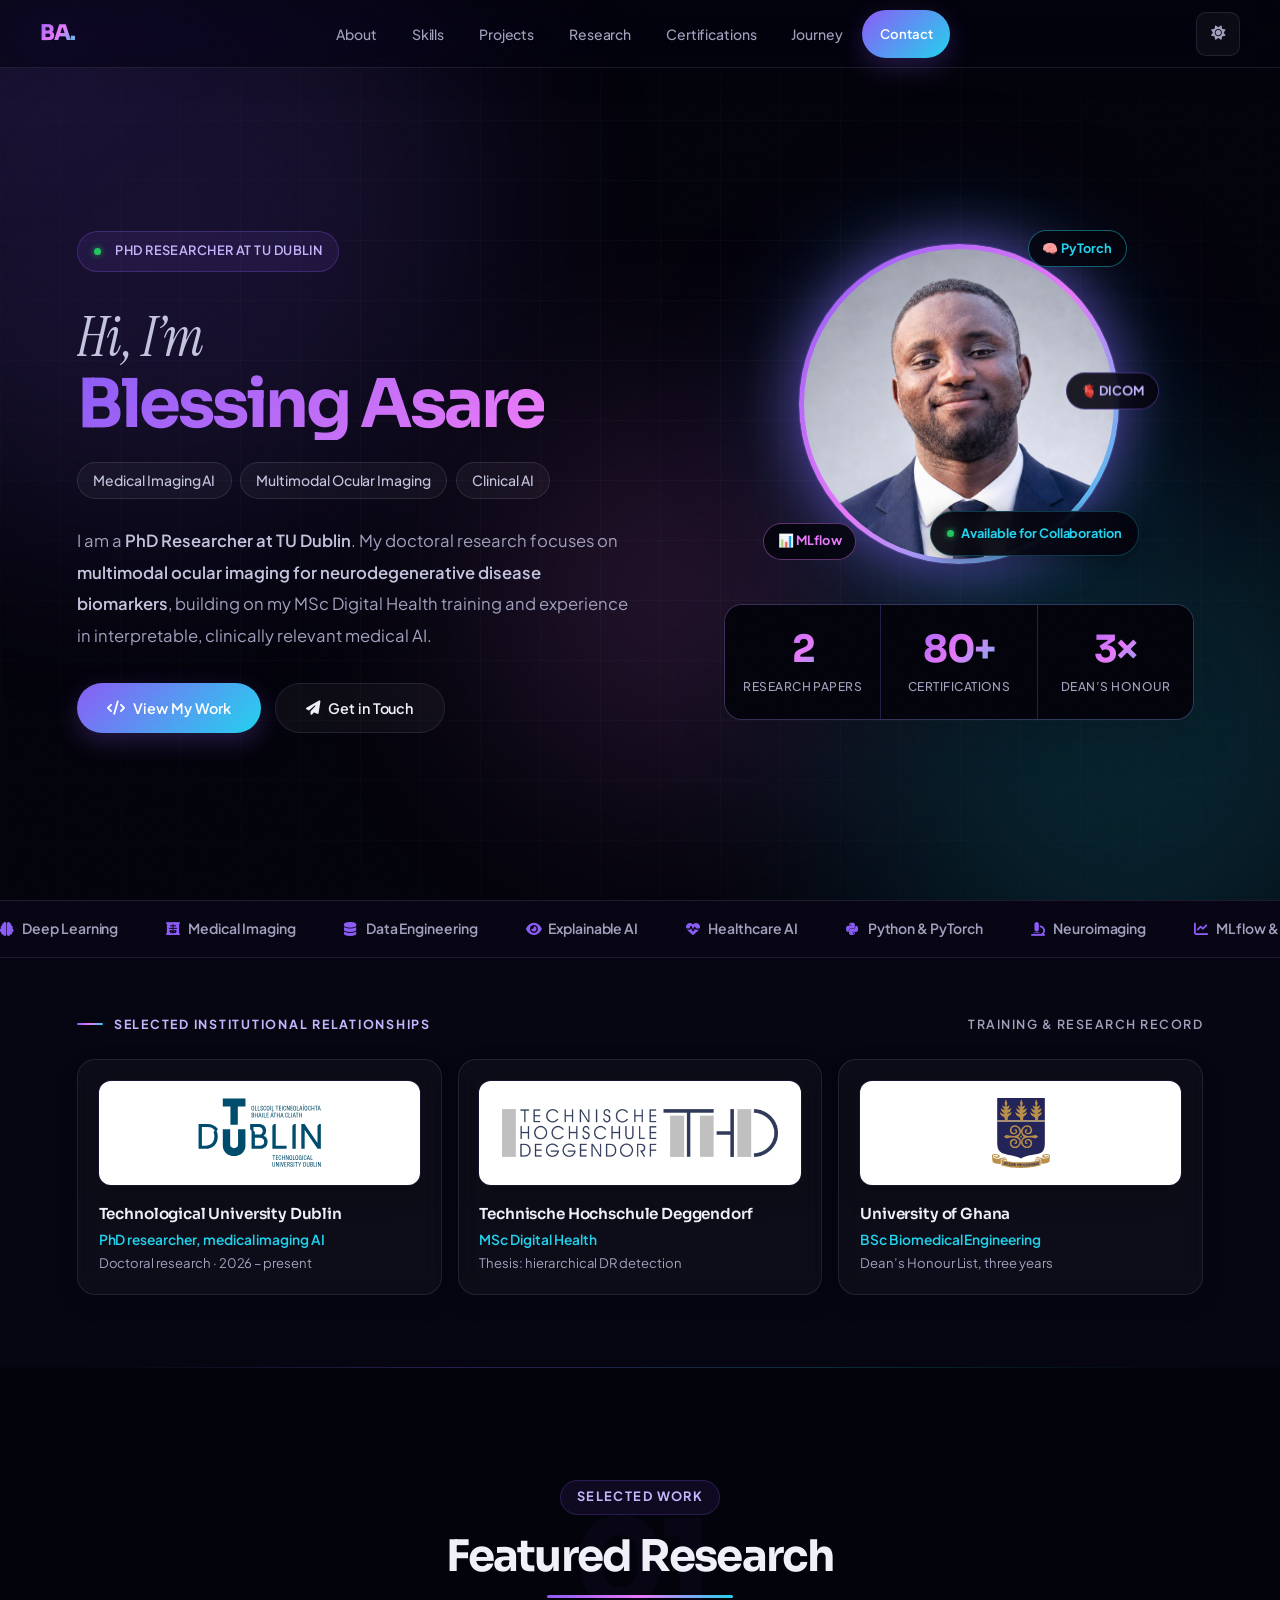
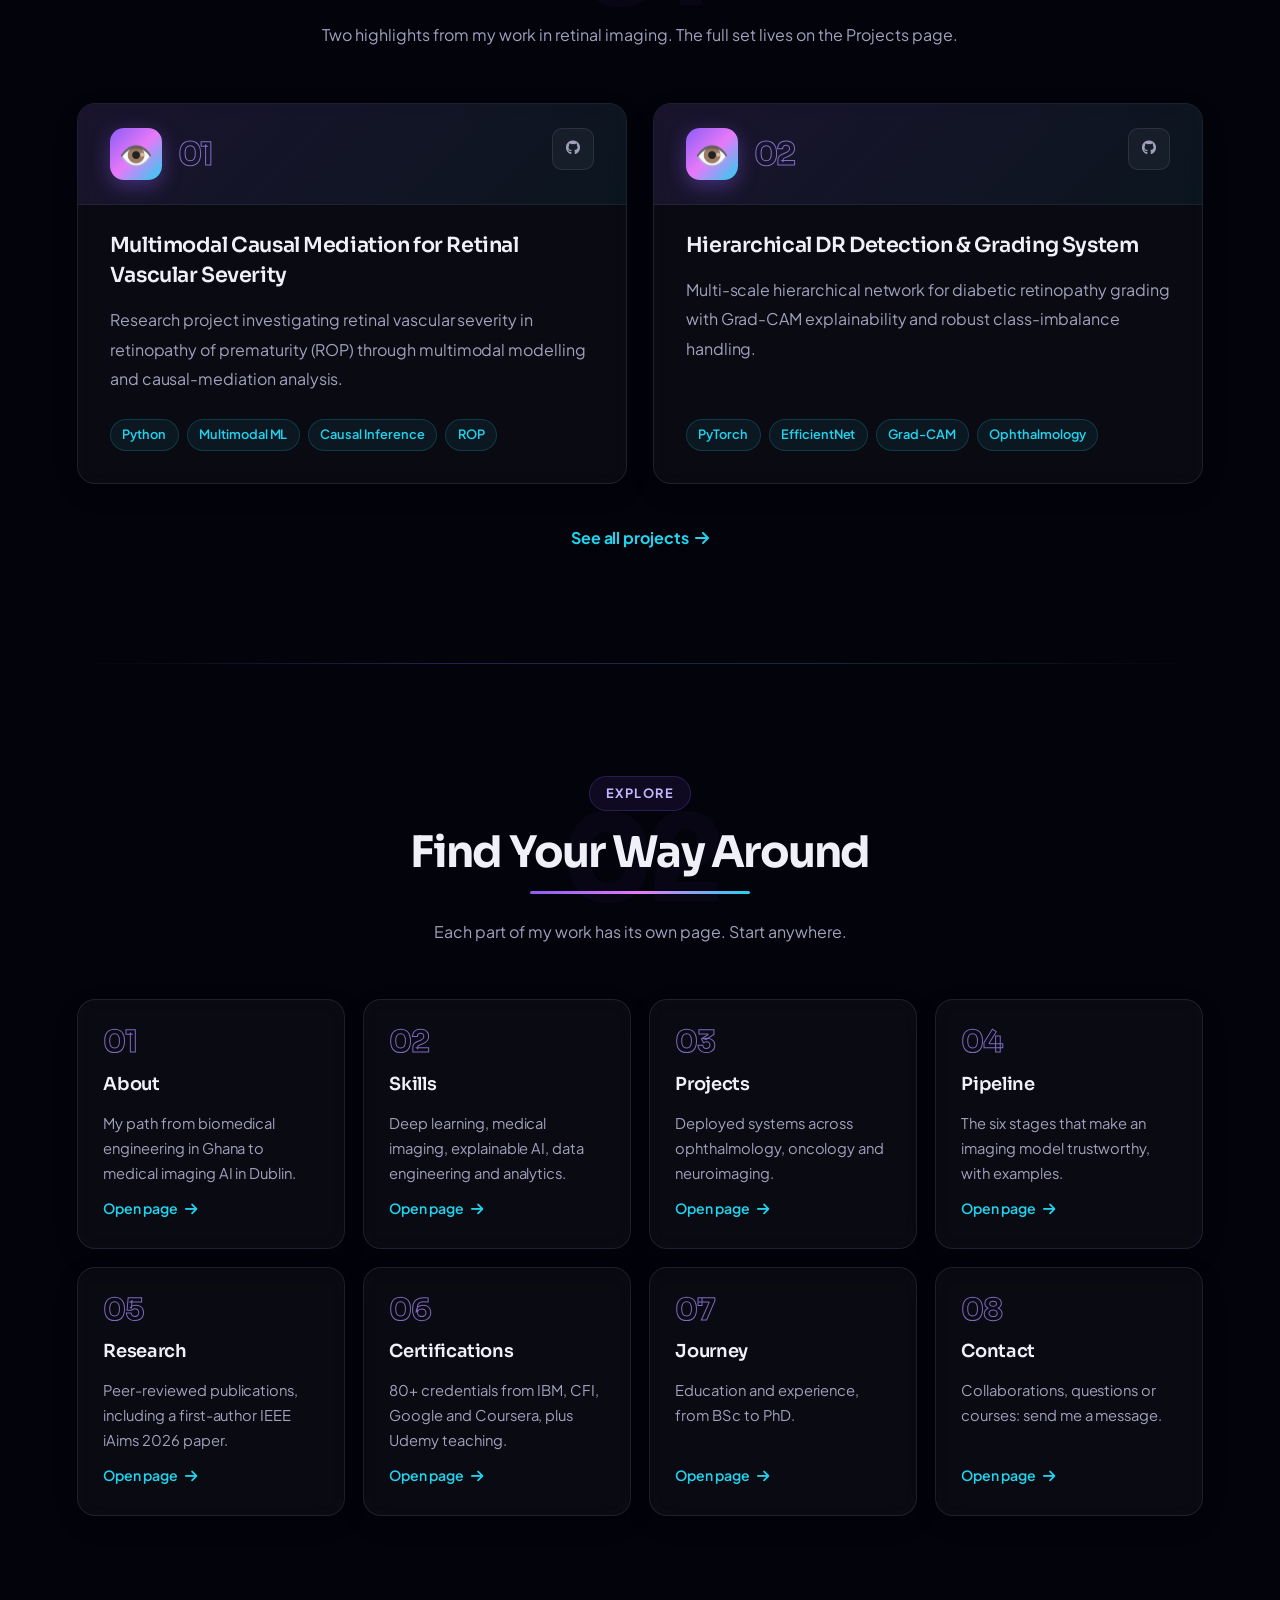
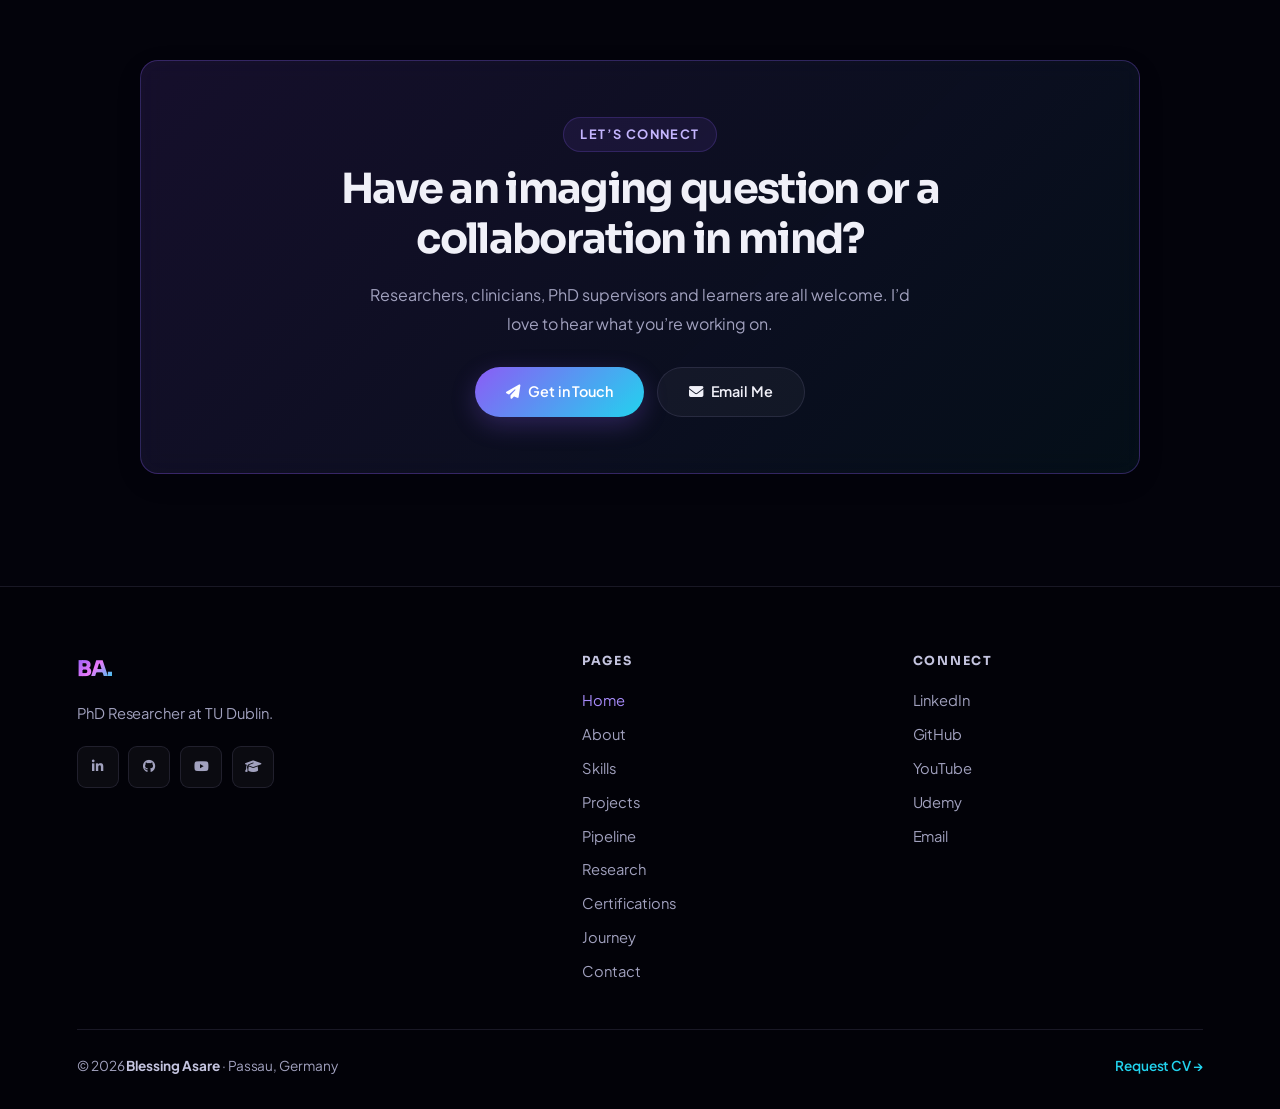
